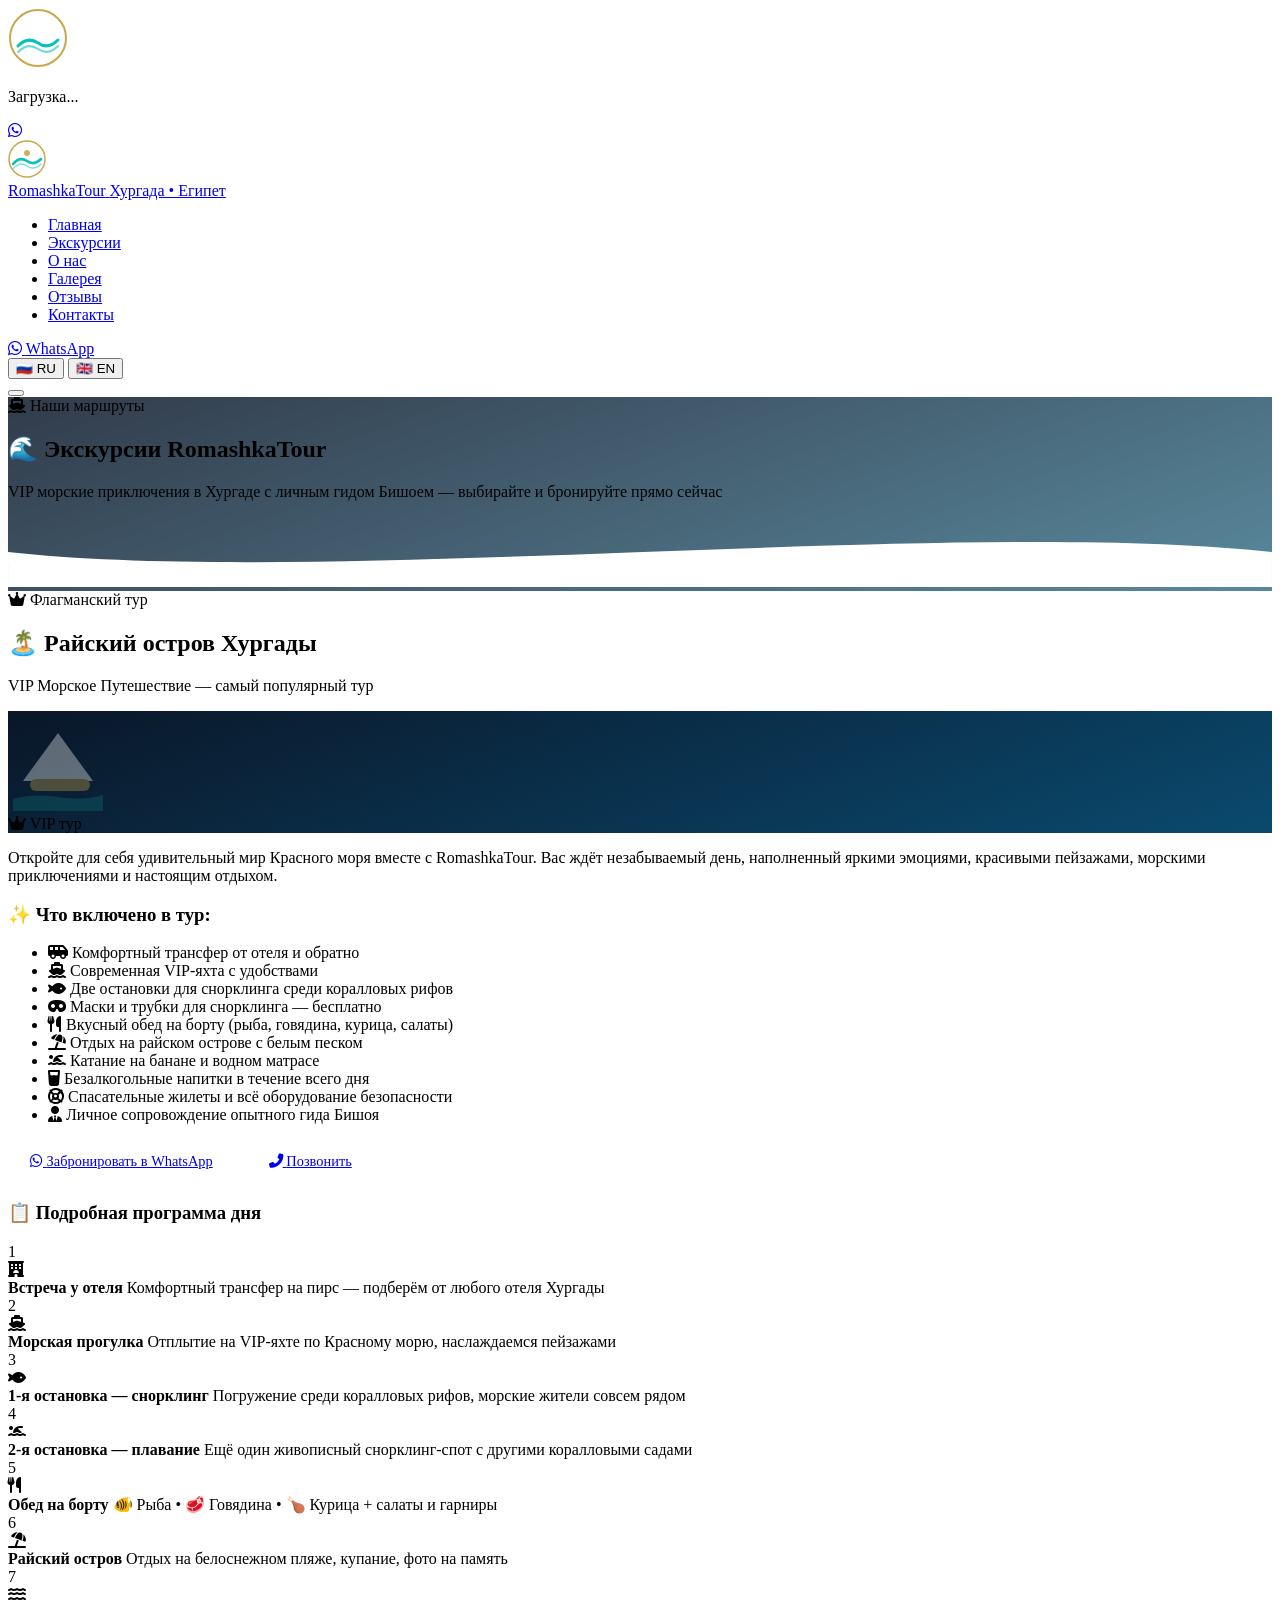
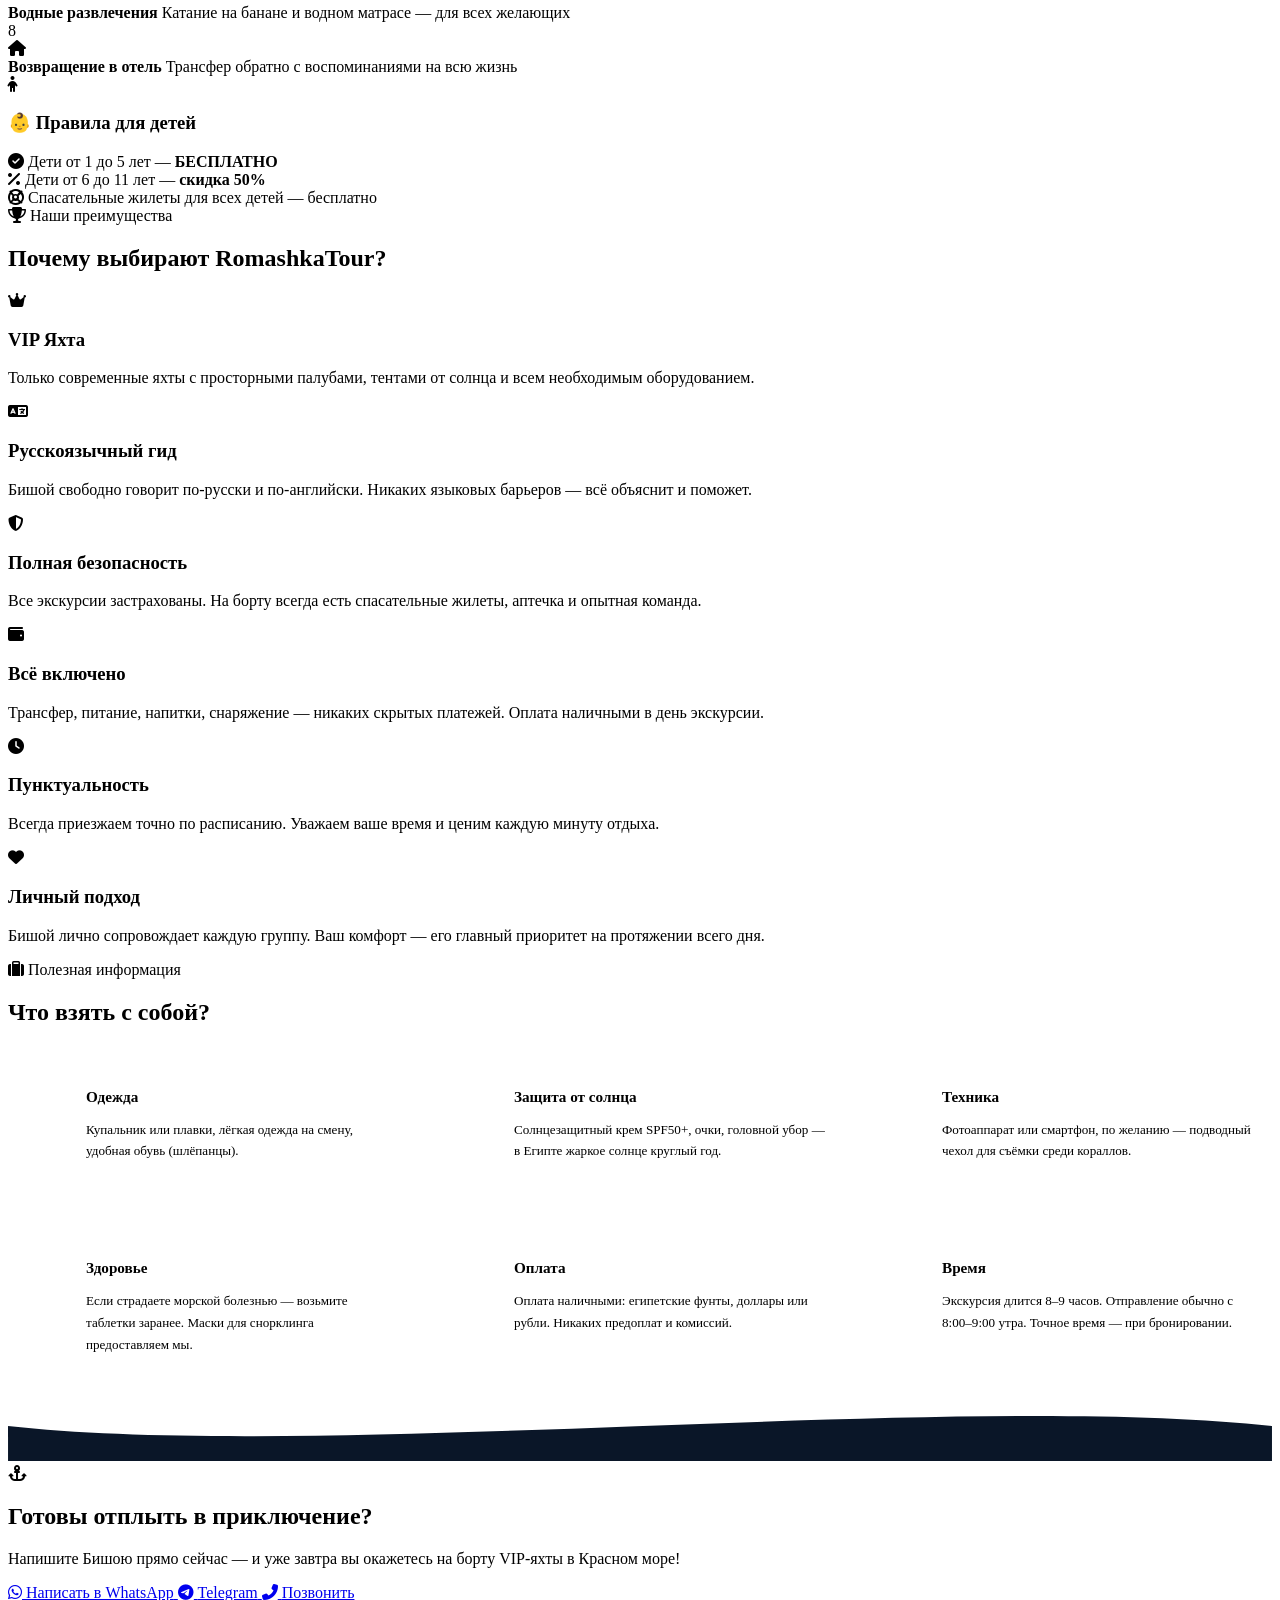
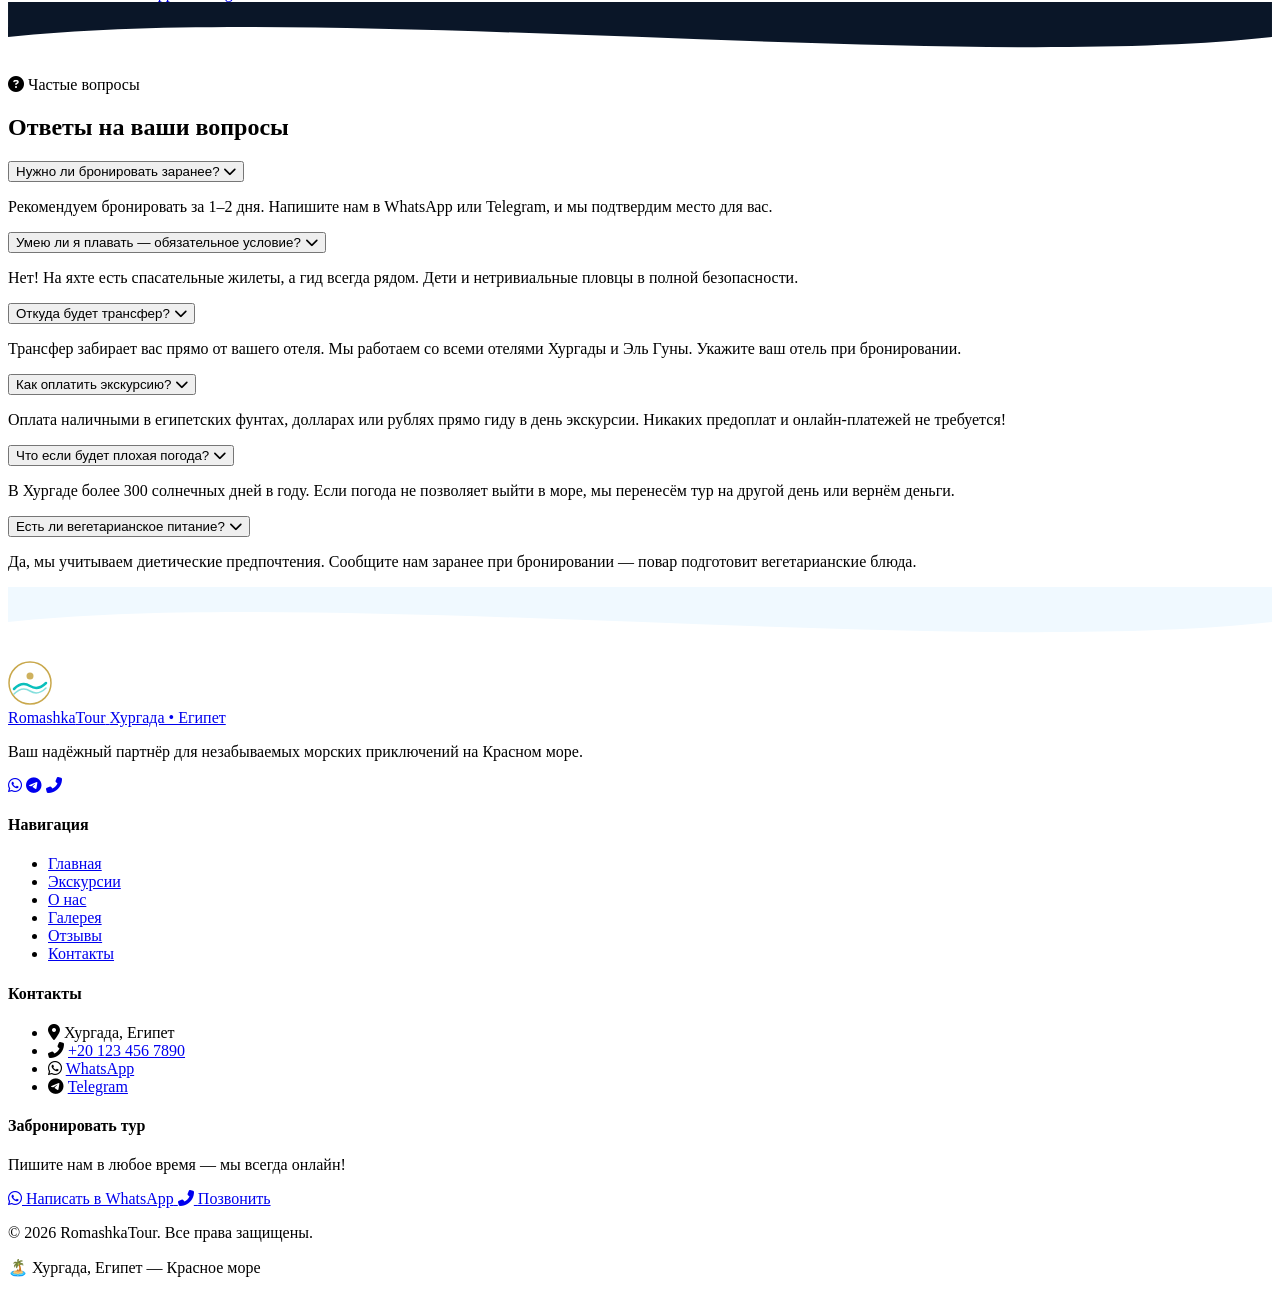
==== excursions.html @ 95c1b64e "Add files via upload" ====
<!DOCTYPE html>
<html lang="ru">
<head>
  <meta charset="UTF-8" />
  <meta name="viewport" content="width=device-width, initial-scale=1.0" />
  <meta name="description" content="VIP морские экскурсии RomashkaTour в Хургаде. Райский остров, снорклинг, яхты, закаты. Полная программа, детские условия. Бронирование через WhatsApp." />
  <meta name="keywords" content="экскурсии Хургада, VIP яхта Хургада, снорклинг Красное море, остров Хургада тур, морской тур Хургада" />
  <meta name="author" content="RomashkaTour" />
  <meta property="og:title" content="Экскурсии — RomashkaTour Хургада" />
  <meta property="og:description" content="VIP морское путешествие — Райский остров, коралловые рифы, обед на борту яхты. Личный гид Бишой." />
  <meta property="og:type" content="website" />
  <title>Экскурсии — RomashkaTour | VIP Морские Туры Хургада</title>
  <script>document.documentElement.classList.add('js');</script>
  <link rel="preconnect" href="https://fonts.googleapis.com" />
  <link rel="preconnect" href="https://fonts.gstatic.com" crossorigin />
  <link href="https://fonts.googleapis.com/css2?family=Playfair+Display:ital,wght@0,400;0,600;0,700;0,900;1,400&family=Inter:wght@300;400;500;600;700&display=swap" rel="stylesheet" />
  <link rel="stylesheet" href="https://cdnjs.cloudflare.com/ajax/libs/font-awesome/6.5.0/css/all.min.css" />
  <link rel="stylesheet" href="css/style.css" />
</head>
<body>

<!-- ========== PRELOADER ========== -->
<div class="preloader" id="preloader">
  <div class="preloader-inner">
    <div class="preloader-wave"></div>
    <div class="preloader-logo">
      <svg width="60" height="60" viewBox="0 0 60 60" fill="none">
        <circle cx="30" cy="30" r="28" stroke="#C9A84C" stroke-width="2"/>
        <path d="M10 38 Q20 28 30 35 Q40 42 50 32" stroke="#0ABFBC" stroke-width="3" fill="none" stroke-linecap="round"/>
        <path d="M10 44 Q20 34 30 41 Q40 48 50 38" stroke="#0ABFBC" stroke-width="2" fill="none" stroke-linecap="round" opacity="0.6"/>
      </svg>
    </div>
    <p class="preloader-text" data-ru="Загрузка..." data-en="Loading...">Загрузка...</p>
  </div>
</div>

<!-- ========== FLOATING WHATSAPP ========== -->
<a href="https://wa.me/201234567890" target="_blank" class="whatsapp-float" aria-label="WhatsApp">
  <i class="fab fa-whatsapp"></i>
  <span class="whatsapp-pulse"></span>
</a>

<!-- ========== HEADER / NAV ========== -->
<header class="header" id="header">
  <div class="header-inner container">
    <a href="index.html" class="logo">
      <div class="logo-icon">
        <svg width="38" height="38" viewBox="0 0 38 38" fill="none">
          <circle cx="19" cy="19" r="18" stroke="#C9A84C" stroke-width="1.5"/>
          <path d="M5 24 Q12 16 19 21 Q26 26 33 19" stroke="#0ABFBC" stroke-width="2.5" fill="none" stroke-linecap="round"/>
          <path d="M5 29 Q12 21 19 26 Q26 31 33 24" stroke="#0ABFBC" stroke-width="1.5" fill="none" stroke-linecap="round" opacity="0.5"/>
          <circle cx="19" cy="13" r="3" fill="#C9A84C" opacity="0.9"/>
        </svg>
      </div>
      <div class="logo-text">
        <span class="logo-name">Romashka<span>Tour</span></span>
        <span class="logo-sub" data-ru="Хургада • Египет" data-en="Hurghada • Egypt">Хургада • Египет</span>
      </div>
    </a>

    <nav class="nav" id="nav">
      <ul class="nav-list">
        <li><a href="index.html" class="nav-link" data-ru="Главная" data-en="Home">Главная</a></li>
        <li><a href="excursions.html" class="nav-link active" data-ru="Экскурсии" data-en="Excursions">Экскурсии</a></li>
        <li><a href="about.html" class="nav-link" data-ru="О нас" data-en="About">О нас</a></li>
        <li><a href="gallery.html" class="nav-link" data-ru="Галерея" data-en="Gallery">Галерея</a></li>
        <li><a href="reviews.html" class="nav-link" data-ru="Отзывы" data-en="Reviews">Отзывы</a></li>
        <li><a href="contacts.html" class="nav-link" data-ru="Контакты" data-en="Contacts">Контакты</a></li>
      </ul>
      <div class="nav-cta">
        <a href="https://wa.me/201234567890" target="_blank" class="btn-nav-wa">
          <i class="fab fa-whatsapp"></i>
          <span data-ru="WhatsApp" data-en="WhatsApp">WhatsApp</span>
        </a>
      </div>
    </nav>

    <div class="header-controls">
      <div class="lang-switcher" id="langSwitcher">
        <button class="lang-btn active" data-lang="ru">
          <span class="flag">🇷🇺</span> RU
        </button>
        <button class="lang-btn" data-lang="en">
          <span class="flag">🇬🇧</span> EN
        </button>
      </div>
      <button class="burger" id="burger" aria-label="Меню">
        <span></span><span></span><span></span>
      </button>
    </div>
  </div>
</header>

<!-- ========== PAGE HERO ========== -->
<section class="page-hero" style="background: linear-gradient(160deg, rgba(10,22,40,0.84) 0%, rgba(10,80,110,0.68) 100%), url('https://images.unsplash.com/photo-1507525428034-b723cf961d3e?w=1920&q=80') center/cover no-repeat;">
  <div class="page-hero-content" data-aos="fade-up">
    <div class="section-eyebrow" style="justify-content:center; margin-bottom:16px;">
      <i class="fas fa-ship"></i>
      <span data-ru="Наши маршруты" data-en="Our Routes">Наши маршруты</span>
    </div>
    <h1 data-ru="🌊 Экскурсии RomashkaTour" data-en="🌊 RomashkaTour Excursions">🌊 Экскурсии RomashkaTour</h1>
    <p data-ru="VIP морские приключения в Хургаде с личным гидом Бишоем — выбирайте и бронируйте прямо сейчас" data-en="VIP sea adventures in Hurghada with personal guide Bishoy — choose and book right now">VIP морские приключения в Хургаде с личным гидом Бишоем — выбирайте и бронируйте прямо сейчас</p>
  </div>
  <div class="page-hero-wave">
    <svg viewBox="0 0 1440 80" fill="none" xmlns="http://www.w3.org/2000/svg">
      <path d="M0,40 C360,80 1080,0 1440,40 L1440,80 L0,80 Z" fill="#ffffff"/>
    </svg>
  </div>
</section>

<!-- ========== ГЛАВНАЯ ЭКСКУРСИЯ — БОЛЬШАЯ КАРТОЧКА ========== -->
<section class="main-excursion section-pad" id="paradise-island">
  <div class="container">
    <div class="section-header" data-aos="fade-up">
      <div class="section-eyebrow">
        <i class="fas fa-crown"></i>
        <span data-ru="Флагманский тур" data-en="Flagship Tour">Флагманский тур</span>
      </div>
      <h2 class="section-title" data-ru="🏝️ Райский остров Хургады" data-en="🏝️ Paradise Island of Hurghada">🏝️ Райский остров Хургады</h2>
      <p class="section-subtitle" data-ru="VIP Морское Путешествие — самый популярный тур" data-en="VIP Sea Journey — the most popular tour">VIP Морское Путешествие — самый популярный тур</p>
    </div>

    <!-- Главная карточка тура -->
    <div class="exc-hero-card" data-aos="fade-up">
      <div class="exc-hero-img" style="background: linear-gradient(160deg, #0a1628, #0a4a6e);">
        <img src="images/vip-yacht.jpg" alt="VIP яхта RomashkaTour" style="width:100%;height:100%;object-fit:cover;position:absolute;inset:0;" onerror="this.style.display='none'">
        <div class="exc-hero-img-placeholder" style="position:relative;z-index:1;">
          <svg width="100" height="100" viewBox="0 0 100 100" fill="none" opacity="0.35">
            <path d="M15 70 L50 22 L85 70 Z" fill="white"/>
            <path d="M50 70 L55 32 L75 70 Z" fill="white" opacity="0.6"/>
            <rect x="22" y="68" width="60" height="12" rx="6" fill="#C9A84C"/>
            <path d="M5 88 Q25 82 50 86 Q75 90 95 84 L95 100 L5 100Z" fill="#0ABFBC" opacity="0.5"/>
          </svg>
        </div>
        <div class="exc-hero-badge">
          <i class="fas fa-crown"></i>
          <span data-ru="VIP тур" data-en="VIP Tour">VIP тур</span>
        </div>
      </div>

      <div class="exc-hero-content">
        <p class="exc-hero-desc" data-ru="Откройте для себя удивительный мир Красного моря вместе с RomashkaTour. Вас ждёт незабываемый день, наполненный яркими эмоциями, красивыми пейзажами, морскими приключениями и настоящим отдыхом." data-en="Discover the amazing world of the Red Sea with RomashkaTour. You are in for an unforgettable day filled with vivid emotions, beautiful scenery, sea adventures and real relaxation.">
          Откройте для себя удивительный мир Красного моря вместе с RomashkaTour. Вас ждёт незабываемый день, наполненный яркими эмоциями, красивыми пейзажами, морскими приключениями и настоящим отдыхом.
        </p>

        <h3 class="exc-includes-title" data-ru="✨ Что включено в тур:" data-en="✨ What is included:">✨ Что включено в тур:</h3>
        <ul class="exc-includes">
          <li><i class="fas fa-shuttle-van"></i> <span data-ru="Комфортный трансфер от отеля и обратно" data-en="Comfortable transfer from hotel and back">Комфортный трансфер от отеля и обратно</span></li>
          <li><i class="fas fa-ship"></i> <span data-ru="Современная VIP-яхта с удобствами" data-en="Modern VIP yacht with amenities">Современная VIP-яхта с удобствами</span></li>
          <li><i class="fas fa-fish"></i> <span data-ru="Две остановки для снорклинга среди коралловых рифов" data-en="Two snorkeling stops among coral reefs">Две остановки для снорклинга среди коралловых рифов</span></li>
          <li><i class="fas fa-mask"></i> <span data-ru="Маски и трубки для снорклинга — бесплатно" data-en="Masks and fins for snorkeling — free">Маски и трубки для снорклинга — бесплатно</span></li>
          <li><i class="fas fa-utensils"></i> <span data-ru="Вкусный обед на борту (рыба, говядина, курица, салаты)" data-en="Delicious lunch on board (fish, beef, chicken, salads)">Вкусный обед на борту (рыба, говядина, курица, салаты)</span></li>
          <li><i class="fas fa-umbrella-beach"></i> <span data-ru="Отдых на райском острове с белым песком" data-en="Rest on paradise island with white sand">Отдых на райском острове с белым песком</span></li>
          <li><i class="fas fa-swimmer"></i> <span data-ru="Катание на банане и водном матрасе" data-en="Banana boat and water mattress rides">Катание на банане и водном матрасе</span></li>
          <li><i class="fas fa-glass-water"></i> <span data-ru="Безалкогольные напитки в течение всего дня" data-en="Non-alcoholic drinks throughout the day">Безалкогольные напитки в течение всего дня</span></li>
          <li><i class="fas fa-life-ring"></i> <span data-ru="Спасательные жилеты и всё оборудование безопасности" data-en="Life jackets and all safety equipment">Спасательные жилеты и всё оборудование безопасности</span></li>
          <li><i class="fas fa-user-tie"></i> <span data-ru="Личное сопровождение опытного гида Бишоя" data-en="Personal escort of experienced guide Bishoy">Личное сопровождение опытного гида Бишоя</span></li>
        </ul>

        <div class="exc-cta-inline">
          <a href="https://wa.me/201234567890" target="_blank" class="btn-wa-big" style="font-size:0.9rem; padding:13px 22px;">
            <i class="fab fa-whatsapp"></i>
            <span data-ru="Забронировать в WhatsApp" data-en="Book on WhatsApp">Забронировать в WhatsApp</span>
          </a>
          <a href="tel:+201234567890" class="btn-call-big" style="font-size:0.9rem; padding:13px 22px;">
            <i class="fas fa-phone-alt"></i>
            <span data-ru="Позвонить" data-en="Call">Позвонить</span>
          </a>
        </div>
      </div>
    </div>

    <!-- ПРОГРАММА -->
    <div class="program-section" data-aos="fade-up">
      <h3 class="program-title" data-ru="📋 Подробная программа дня" data-en="📋 Detailed Day Programme">📋 Подробная программа дня</h3>
      <div class="program-timeline">
        <div class="prog-step">
          <div class="prog-num">1</div>
          <div class="prog-icon"><i class="fas fa-hotel"></i></div>
          <div class="prog-text">
            <strong data-ru="Встреча у отеля" data-en="Hotel Pickup">Встреча у отеля</strong>
            <span data-ru="Комфортный трансфер на пирс — подберём от любого отеля Хургады" data-en="Comfortable transfer to pier — we pick up from any Hurghada hotel">Комфортный трансфер на пирс — подберём от любого отеля Хургады</span>
          </div>
        </div>
        <div class="prog-step">
          <div class="prog-num">2</div>
          <div class="prog-icon"><i class="fas fa-ship"></i></div>
          <div class="prog-text">
            <strong data-ru="Морская прогулка" data-en="Sea Cruise">Морская прогулка</strong>
            <span data-ru="Отплытие на VIP-яхте по Красному морю, наслаждаемся пейзажами" data-en="Departure on VIP yacht across the Red Sea, enjoy the scenery">Отплытие на VIP-яхте по Красному морю, наслаждаемся пейзажами</span>
          </div>
        </div>
        <div class="prog-step">
          <div class="prog-num">3</div>
          <div class="prog-icon"><i class="fas fa-fish"></i></div>
          <div class="prog-text">
            <strong data-ru="1-я остановка — снорклинг" data-en="1st Stop — Snorkeling">1-я остановка — снорклинг</strong>
            <span data-ru="Погружение среди коралловых рифов, морские жители совсем рядом" data-en="Dive among coral reefs, sea creatures right beside you">Погружение среди коралловых рифов, морские жители совсем рядом</span>
          </div>
        </div>
        <div class="prog-step">
          <div class="prog-num">4</div>
          <div class="prog-icon"><i class="fas fa-swimmer"></i></div>
          <div class="prog-text">
            <strong data-ru="2-я остановка — плавание" data-en="2nd Stop — Swimming">2-я остановка — плавание</strong>
            <span data-ru="Ещё один живописный снорклинг-спот с другими коралловыми садами" data-en="Another scenic snorkeling spot with different coral gardens">Ещё один живописный снорклинг-спот с другими коралловыми садами</span>
          </div>
        </div>
        <div class="prog-step">
          <div class="prog-num">5</div>
          <div class="prog-icon"><i class="fas fa-utensils"></i></div>
          <div class="prog-text">
            <strong data-ru="Обед на борту" data-en="Lunch on Board">Обед на борту</strong>
            <span data-ru="🐠 Рыба • 🥩 Говядина • 🍗 Курица + салаты и гарниры" data-en="🐠 Fish • 🥩 Beef • 🍗 Chicken + salads and sides">🐠 Рыба • 🥩 Говядина • 🍗 Курица + салаты и гарниры</span>
          </div>
        </div>
        <div class="prog-step">
          <div class="prog-num">6</div>
          <div class="prog-icon"><i class="fas fa-umbrella-beach"></i></div>
          <div class="prog-text">
            <strong data-ru="Райский остров" data-en="Paradise Island">Райский остров</strong>
            <span data-ru="Отдых на белоснежном пляже, купание, фото на память" data-en="Relax on white-sand beach, swim, take memorable photos">Отдых на белоснежном пляже, купание, фото на память</span>
          </div>
        </div>
        <div class="prog-step">
          <div class="prog-num">7</div>
          <div class="prog-icon"><i class="fas fa-water"></i></div>
          <div class="prog-text">
            <strong data-ru="Водные развлечения" data-en="Water Activities">Водные развлечения</strong>
            <span data-ru="Катание на банане и водном матрасе — для всех желающих" data-en="Banana boat and water mattress — for all who wish">Катание на банане и водном матрасе — для всех желающих</span>
          </div>
        </div>
        <div class="prog-step">
          <div class="prog-num">8</div>
          <div class="prog-icon"><i class="fas fa-home"></i></div>
          <div class="prog-text">
            <strong data-ru="Возвращение в отель" data-en="Return to Hotel">Возвращение в отель</strong>
            <span data-ru="Трансфер обратно с воспоминаниями на всю жизнь" data-en="Transfer back with memories for a lifetime">Трансфер обратно с воспоминаниями на всю жизнь</span>
          </div>
        </div>
      </div>
    </div>

    <!-- ДЕТСКИЕ ПРАВИЛА -->
    <div class="children-card" data-aos="fade-up">
      <div class="children-icon"><i class="fas fa-child"></i></div>
      <h3 data-ru="👶 Правила для детей" data-en="👶 Children Policy">👶 Правила для детей</h3>
      <div class="children-rules">
        <div class="child-rule">
          <i class="fas fa-check-circle"></i>
          <span data-ru="Дети от 1 до 5 лет — <strong>БЕСПЛАТНО</strong>" data-en="Children 1–5 years — <strong>FREE</strong>">Дети от 1 до 5 лет — <strong>БЕСПЛАТНО</strong></span>
        </div>
        <div class="child-rule">
          <i class="fas fa-percentage"></i>
          <span data-ru="Дети от 6 до 11 лет — <strong>скидка 50%</strong>" data-en="Children 6–11 years — <strong>50% discount</strong>">Дети от 6 до 11 лет — <strong>скидка 50%</strong></span>
        </div>
        <div class="child-rule">
          <i class="fas fa-life-ring"></i>
          <span data-ru="Спасательные жилеты для всех детей — бесплатно" data-en="Life jackets for all children — free">Спасательные жилеты для всех детей — бесплатно</span>
        </div>
      </div>
    </div>
  </div>
</section>

<!-- ========== ПРЕИМУЩЕСТВА ========== -->
<section class="advantages section-pad">
  <div class="container">
    <div class="section-header" data-aos="fade-up">
      <div class="section-eyebrow">
        <i class="fas fa-trophy"></i>
        <span data-ru="Наши преимущества" data-en="Our Advantages">Наши преимущества</span>
      </div>
      <h2 class="section-title" data-ru="Почему выбирают RomashkaTour?" data-en="Why Choose RomashkaTour?">Почему выбирают RomashkaTour?</h2>
    </div>

    <div class="adv-grid">
      <div class="adv-card" data-aos="fade-up" data-aos-delay="0">
        <div class="adv-icon"><i class="fas fa-crown"></i></div>
        <h3 data-ru="VIP Яхта" data-en="VIP Yacht">VIP Яхта</h3>
        <p data-ru="Только современные яхты с просторными палубами, тентами от солнца и всем необходимым оборудованием." data-en="Only modern yachts with spacious decks, sun canopies and all necessary equipment.">Только современные яхты с просторными палубами, тентами от солнца и всем необходимым оборудованием.</p>
      </div>
      <div class="adv-card" data-aos="fade-up" data-aos-delay="100">
        <div class="adv-icon"><i class="fas fa-language"></i></div>
        <h3 data-ru="Русскоязычный гид" data-en="Russian-speaking Guide">Русскоязычный гид</h3>
        <p data-ru="Бишой свободно говорит по-русски и по-английски. Никаких языковых барьеров — всё объяснит и поможет." data-en="Bishoy speaks fluent Russian and English. No language barriers — he'll explain everything and help.">Бишой свободно говорит по-русски и по-английски. Никаких языковых барьеров — всё объяснит и поможет.</p>
      </div>
      <div class="adv-card" data-aos="fade-up" data-aos-delay="200">
        <div class="adv-icon"><i class="fas fa-shield-alt"></i></div>
        <h3 data-ru="Полная безопасность" data-en="Full Safety">Полная безопасность</h3>
        <p data-ru="Все экскурсии застрахованы. На борту всегда есть спасательные жилеты, аптечка и опытная команда." data-en="All excursions are insured. Life jackets, first aid kit and experienced crew always on board.">Все экскурсии застрахованы. На борту всегда есть спасательные жилеты, аптечка и опытная команда.</p>
      </div>
      <div class="adv-card" data-aos="fade-up" data-aos-delay="300">
        <div class="adv-icon"><i class="fas fa-wallet"></i></div>
        <h3 data-ru="Всё включено" data-en="All Inclusive">Всё включено</h3>
        <p data-ru="Трансфер, питание, напитки, снаряжение — никаких скрытых платежей. Оплата наличными в день экскурсии." data-en="Transfer, food, drinks, gear — no hidden charges. Cash payment on the day of the excursion.">Трансфер, питание, напитки, снаряжение — никаких скрытых платежей. Оплата наличными в день экскурсии.</p>
      </div>
      <div class="adv-card" data-aos="fade-up" data-aos-delay="400">
        <div class="adv-icon"><i class="fas fa-clock"></i></div>
        <h3 data-ru="Пунктуальность" data-en="Punctuality">Пунктуальность</h3>
        <p data-ru="Всегда приезжаем точно по расписанию. Уважаем ваше время и ценим каждую минуту отдыха." data-en="We always arrive exactly on time. We respect your time and value every minute of your vacation.">Всегда приезжаем точно по расписанию. Уважаем ваше время и ценим каждую минуту отдыха.</p>
      </div>
      <div class="adv-card" data-aos="fade-up" data-aos-delay="500">
        <div class="adv-icon"><i class="fas fa-heart"></i></div>
        <h3 data-ru="Личный подход" data-en="Personal Approach">Личный подход</h3>
        <p data-ru="Бишой лично сопровождает каждую группу. Ваш комфорт — его главный приоритет на протяжении всего дня." data-en="Bishoy personally accompanies every group. Your comfort is his top priority throughout the entire day.">Бишой лично сопровождает каждую группу. Ваш комфорт — его главный приоритет на протяжении всего дня.</p>
      </div>
    </div>
  </div>
</section>

<!-- ========== ЧТО ВЗЯТЬ С СОБОЙ ========== -->
<section class="section-pad" style="background:#fff;">
  <div class="container">
    <div class="section-header" data-aos="fade-up">
      <div class="section-eyebrow">
        <i class="fas fa-suitcase"></i>
        <span data-ru="Полезная информация" data-en="Useful Information">Полезная информация</span>
      </div>
      <h2 class="section-title" data-ru="Что взять с собой?" data-en="What to Bring?">Что взять с собой?</h2>
    </div>

    <div class="tips-grid" data-aos="fade-up">
      <div class="tip-card">
        <div class="tip-icon"><i class="fas fa-tshirt"></i></div>
        <div class="tip-body">
          <h4 data-ru="Одежда" data-en="Clothing">Одежда</h4>
          <p data-ru="Купальник или плавки, лёгкая одежда на смену, удобная обувь (шлёпанцы)." data-en="Swimsuit or trunks, light change of clothes, comfortable footwear (flip-flops).">Купальник или плавки, лёгкая одежда на смену, удобная обувь (шлёпанцы).</p>
        </div>
      </div>
      <div class="tip-card">
        <div class="tip-icon"><i class="fas fa-sun"></i></div>
        <div class="tip-body">
          <h4 data-ru="Защита от солнца" data-en="Sun Protection">Защита от солнца</h4>
          <p data-ru="Солнцезащитный крем SPF50+, очки, головной убор — в Египте жаркое солнце круглый год." data-en="Sunscreen SPF50+, sunglasses, hat — Egypt has hot sun all year round.">Солнцезащитный крем SPF50+, очки, головной убор — в Египте жаркое солнце круглый год.</p>
        </div>
      </div>
      <div class="tip-card">
        <div class="tip-icon"><i class="fas fa-camera"></i></div>
        <div class="tip-body">
          <h4 data-ru="Техника" data-en="Electronics">Техника</h4>
          <p data-ru="Фотоаппарат или смартфон, по желанию — подводный чехол для съёмки среди кораллов." data-en="Camera or smartphone, optionally — underwater case for shooting among corals.">Фотоаппарат или смартфон, по желанию — подводный чехол для съёмки среди кораллов.</p>
        </div>
      </div>
      <div class="tip-card">
        <div class="tip-icon"><i class="fas fa-band-aid"></i></div>
        <div class="tip-body">
          <h4 data-ru="Здоровье" data-en="Health">Здоровье</h4>
          <p data-ru="Если страдаете морской болезнью — возьмите таблетки заранее. Маски для снорклинга предоставляем мы." data-en="If you suffer from seasickness — take tablets in advance. We provide snorkeling masks.">Если страдаете морской болезнью — возьмите таблетки заранее. Маски для снорклинга предоставляем мы.</p>
        </div>
      </div>
      <div class="tip-card">
        <div class="tip-icon"><i class="fas fa-money-bill-wave"></i></div>
        <div class="tip-body">
          <h4 data-ru="Оплата" data-en="Payment">Оплата</h4>
          <p data-ru="Оплата наличными: египетские фунты, доллары или рубли. Никаких предоплат и комиссий." data-en="Cash payment: Egyptian pounds, dollars or rubles. No prepayment or commissions.">Оплата наличными: египетские фунты, доллары или рубли. Никаких предоплат и комиссий.</p>
        </div>
      </div>
      <div class="tip-card">
        <div class="tip-icon"><i class="fas fa-clock"></i></div>
        <div class="tip-body">
          <h4 data-ru="Время" data-en="Timing">Время</h4>
          <p data-ru="Экскурсия длится 8–9 часов. Отправление обычно с 8:00–9:00 утра. Точное время — при бронировании." data-en="The excursion lasts 8–9 hours. Departure usually at 8:00–9:00 AM. Exact time — when booking.">Экскурсия длится 8–9 часов. Отправление обычно с 8:00–9:00 утра. Точное время — при бронировании.</p>
        </div>
      </div>
    </div>
  </div>
</section>

<!-- ========== CTA BANNER ========== -->
<section class="cta-banner">
  <div class="cta-wave-top">
    <svg viewBox="0 0 1440 80" fill="none"><path d="M0,40 C360,80 1080,0 1440,40 L1440,80 L0,80 Z" fill="#0A1628"/></svg>
  </div>
  <div class="cta-content container" data-aos="fade-up">
    <div class="cta-icon"><i class="fas fa-anchor"></i></div>
    <h2 data-ru="Готовы отплыть в приключение?" data-en="Ready to Sail Into Adventure?">Готовы отплыть в приключение?</h2>
    <p data-ru="Напишите Бишою прямо сейчас — и уже завтра вы окажетесь на борту VIP-яхты в Красном море!" data-en="Write to Bishoy right now — and tomorrow you'll be on board a VIP yacht in the Red Sea!">Напишите Бишою прямо сейчас — и уже завтра вы окажетесь на борту VIP-яхты в Красном море!</p>
    <div class="cta-btns">
      <a href="https://wa.me/201234567890" target="_blank" class="btn-wa-big">
        <i class="fab fa-whatsapp"></i>
        <span data-ru="Написать в WhatsApp" data-en="WhatsApp Us">Написать в WhatsApp</span>
      </a>
      <a href="https://t.me/romashkatour" target="_blank" class="btn-tg-big">
        <i class="fab fa-telegram"></i>
        <span data-ru="Telegram" data-en="Telegram">Telegram</span>
      </a>
      <a href="tel:+201234567890" class="btn-call-big">
        <i class="fas fa-phone-alt"></i>
        <span data-ru="Позвонить" data-en="Call">Позвонить</span>
      </a>
    </div>
  </div>
  <div class="cta-wave-bottom">
    <svg viewBox="0 0 1440 80" fill="none"><path d="M0,40 C360,0 1080,80 1440,40 L1440,0 L0,0 Z" fill="#0A1628"/></svg>
  </div>
</section>

<!-- ========== FAQ ========== -->
<section class="faq section-pad">
  <div class="container">
    <div class="section-header" data-aos="fade-up">
      <div class="section-eyebrow">
        <i class="fas fa-question-circle"></i>
        <span data-ru="Частые вопросы" data-en="FAQ">Частые вопросы</span>
      </div>
      <h2 class="section-title" data-ru="Ответы на ваши вопросы" data-en="Answers to Your Questions">Ответы на ваши вопросы</h2>
    </div>

    <div class="faq-list" data-aos="fade-up">
      <div class="faq-item">
        <button class="faq-q">
          <span data-ru="Нужно ли бронировать заранее?" data-en="Do I need to book in advance?">Нужно ли бронировать заранее?</span>
          <i class="fas fa-chevron-down"></i>
        </button>
        <div class="faq-a">
          <p data-ru="Рекомендуем бронировать за 1–2 дня. Напишите нам в WhatsApp или Telegram, и мы подтвердим место для вас." data-en="We recommend booking 1–2 days in advance. Write to us on WhatsApp or Telegram and we'll confirm your spot.">Рекомендуем бронировать за 1–2 дня. Напишите нам в WhatsApp или Telegram, и мы подтвердим место для вас.</p>
        </div>
      </div>
      <div class="faq-item">
        <button class="faq-q">
          <span data-ru="Умею ли я плавать — обязательное условие?" data-en="Is swimming ability required?">Умею ли я плавать — обязательное условие?</span>
          <i class="fas fa-chevron-down"></i>
        </button>
        <div class="faq-a">
          <p data-ru="Нет! На яхте есть спасательные жилеты, а гид всегда рядом. Дети и нетривиальные пловцы в полной безопасности." data-en="No! The yacht has life jackets and the guide is always nearby. Children and non-swimmers are completely safe.">Нет! На яхте есть спасательные жилеты, а гид всегда рядом. Дети и нетривиальные пловцы в полной безопасности.</p>
        </div>
      </div>
      <div class="faq-item">
        <button class="faq-q">
          <span data-ru="Откуда будет трансфер?" data-en="Where does the transfer pick up?">Откуда будет трансфер?</span>
          <i class="fas fa-chevron-down"></i>
        </button>
        <div class="faq-a">
          <p data-ru="Трансфер забирает вас прямо от вашего отеля. Мы работаем со всеми отелями Хургады и Эль Гуны. Укажите ваш отель при бронировании." data-en="Transfer picks you up directly from your hotel. We work with all hotels in Hurghada and El Gouna. Specify your hotel when booking.">Трансфер забирает вас прямо от вашего отеля. Мы работаем со всеми отелями Хургады и Эль Гуны. Укажите ваш отель при бронировании.</p>
        </div>
      </div>
      <div class="faq-item">
        <button class="faq-q">
          <span data-ru="Как оплатить экскурсию?" data-en="How to pay for the excursion?">Как оплатить экскурсию?</span>
          <i class="fas fa-chevron-down"></i>
        </button>
        <div class="faq-a">
          <p data-ru="Оплата наличными в египетских фунтах, долларах или рублях прямо гиду в день экскурсии. Никаких предоплат и онлайн-платежей не требуется!" data-en="Payment in cash in Egyptian pounds, dollars or rubles directly to the guide on the day of excursion. No prepayment or online payments required!">Оплата наличными в египетских фунтах, долларах или рублях прямо гиду в день экскурсии. Никаких предоплат и онлайн-платежей не требуется!</p>
        </div>
      </div>
      <div class="faq-item">
        <button class="faq-q">
          <span data-ru="Что если будет плохая погода?" data-en="What if the weather is bad?">Что если будет плохая погода?</span>
          <i class="fas fa-chevron-down"></i>
        </button>
        <div class="faq-a">
          <p data-ru="В Хургаде более 300 солнечных дней в году. Если погода не позволяет выйти в море, мы перенесём тур на другой день или вернём деньги." data-en="Hurghada has more than 300 sunny days a year. If the weather doesn't allow going to sea, we'll reschedule or give a refund.">В Хургаде более 300 солнечных дней в году. Если погода не позволяет выйти в море, мы перенесём тур на другой день или вернём деньги.</p>
        </div>
      </div>
      <div class="faq-item">
        <button class="faq-q">
          <span data-ru="Есть ли вегетарианское питание?" data-en="Is vegetarian food available?">Есть ли вегетарианское питание?</span>
          <i class="fas fa-chevron-down"></i>
        </button>
        <div class="faq-a">
          <p data-ru="Да, мы учитываем диетические предпочтения. Сообщите нам заранее при бронировании — повар подготовит вегетарианские блюда." data-en="Yes, we accommodate dietary preferences. Let us know when booking — the cook will prepare vegetarian dishes.">Да, мы учитываем диетические предпочтения. Сообщите нам заранее при бронировании — повар подготовит вегетарианские блюда.</p>
        </div>
      </div>
    </div>
  </div>
</section>

<!-- ========== FOOTER ========== -->
<footer class="footer">
  <div class="footer-wave">
    <svg viewBox="0 0 1440 80" fill="none"><path d="M0,40 C360,0 1080,80 1440,40 L1440,0 L0,0 Z" fill="#F0F9FF"/></svg>
  </div>
  <div class="footer-main container">
    <div class="footer-brand">
      <a href="index.html" class="footer-logo">
        <svg width="44" height="44" viewBox="0 0 44 44" fill="none">
          <circle cx="22" cy="22" r="21" stroke="#C9A84C" stroke-width="1.5"/>
          <path d="M6 28 Q14 20 22 25 Q30 30 38 22" stroke="#0ABFBC" stroke-width="2.5" fill="none" stroke-linecap="round"/>
          <path d="M6 33 Q14 25 22 30 Q30 35 38 27" stroke="#0ABFBC" stroke-width="1.5" fill="none" stroke-linecap="round" opacity="0.5"/>
          <circle cx="22" cy="15" r="3.5" fill="#C9A84C" opacity="0.9"/>
        </svg>
        <div>
          <span class="footer-logo-name">Romashka<span>Tour</span></span>
          <span class="footer-logo-sub" data-ru="Хургада • Египет" data-en="Hurghada • Egypt">Хургада • Египет</span>
        </div>
      </a>
      <p class="footer-desc" data-ru="Ваш надёжный партнёр для незабываемых морских приключений на Красном море." data-en="Your reliable partner for unforgettable sea adventures on the Red Sea.">Ваш надёжный партнёр для незабываемых морских приключений на Красном море.</p>
      <div class="footer-socials">
        <a href="https://wa.me/201234567890" target="_blank" aria-label="WhatsApp"><i class="fab fa-whatsapp"></i></a>
        <a href="https://t.me/romashkatour" target="_blank" aria-label="Telegram"><i class="fab fa-telegram"></i></a>
        <a href="tel:+201234567890" aria-label="Phone"><i class="fas fa-phone-alt"></i></a>
      </div>
    </div>

    <div class="footer-nav-block">
      <h4 data-ru="Навигация" data-en="Navigation">Навигация</h4>
      <ul>
        <li><a href="index.html" data-ru="Главная" data-en="Home">Главная</a></li>
        <li><a href="excursions.html" data-ru="Экскурсии" data-en="Excursions">Экскурсии</a></li>
        <li><a href="about.html" data-ru="О нас" data-en="About">О нас</a></li>
        <li><a href="gallery.html" data-ru="Галерея" data-en="Gallery">Галерея</a></li>
        <li><a href="reviews.html" data-ru="Отзывы" data-en="Reviews">Отзывы</a></li>
        <li><a href="contacts.html" data-ru="Контакты" data-en="Contacts">Контакты</a></li>
      </ul>
    </div>

    <div class="footer-contact-block">
      <h4 data-ru="Контакты" data-en="Contacts">Контакты</h4>
      <ul class="footer-contacts">
        <li>
          <i class="fas fa-map-marker-alt"></i>
          <span data-ru="Хургада, Египет" data-en="Hurghada, Egypt">Хургада, Египет</span>
        </li>
        <li>
          <i class="fas fa-phone-alt"></i>
          <a href="tel:+201234567890">+20 123 456 7890</a>
        </li>
        <li>
          <i class="fab fa-whatsapp"></i>
          <a href="https://wa.me/201234567890" target="_blank">WhatsApp</a>
        </li>
        <li>
          <i class="fab fa-telegram"></i>
          <a href="https://t.me/romashkatour" target="_blank">Telegram</a>
        </li>
      </ul>
    </div>

    <div class="footer-cta-block">
      <h4 data-ru="Забронировать тур" data-en="Book a Tour">Забронировать тур</h4>
      <p data-ru="Пишите нам в любое время — мы всегда онлайн!" data-en="Write to us anytime — we're always online!">Пишите нам в любое время — мы всегда онлайн!</p>
      <a href="https://wa.me/201234567890" target="_blank" class="btn-footer-wa">
        <i class="fab fa-whatsapp"></i>
        <span data-ru="Написать в WhatsApp" data-en="WhatsApp Us">Написать в WhatsApp</span>
      </a>
      <a href="tel:+201234567890" class="btn-footer-call">
        <i class="fas fa-phone-alt"></i>
        <span data-ru="Позвонить" data-en="Call">Позвонить</span>
      </a>
    </div>
  </div>

  <div class="footer-bottom">
    <div class="container footer-bottom-inner">
      <p>© 2026 RomashkaTour. <span data-ru="Все права защищены." data-en="All rights reserved.">Все права защищены.</span></p>
      <p data-ru="🏝️ Хургада, Египет — Красное море" data-en="🏝️ Hurghada, Egypt — Red Sea">🏝️ Хургада, Египет — Красное море</p>
    </div>
  </div>
</footer>

<!-- INLINE STYLES для уникальных блоков страницы (не трогаем style.css) -->
<style>
  .exc-cta-inline {
    display: flex;
    flex-wrap: wrap;
    gap: 12px;
    margin-top: 8px;
  }

  /* Tips / что взять */
  .tips-grid {
    display: grid;
    grid-template-columns: repeat(3, 1fr);
    gap: 20px;
  }
  .tip-card {
    display: flex;
    gap: 16px;
    align-items: flex-start;
    background: var(--off-white);
    border: 1px solid var(--gray-2);
    border-radius: var(--radius-lg);
    padding: 22px 18px;
    transition: var(--transition);
  }
  .tip-card:hover {
    transform: translateY(-4px);
    box-shadow: var(--shadow-md);
    background: white;
  }
  .tip-icon {
    width: 44px;
    height: 44px;
    background: linear-gradient(135deg, var(--teal), var(--teal-dark));
    border-radius: var(--radius-md);
    display: flex;
    align-items: center;
    justify-content: center;
    font-size: 1.1rem;
    color: white;
    flex-shrink: 0;
  }
  .tip-body h4 {
    font-family: var(--font-display);
    font-size: 0.95rem;
    font-weight: 700;
    color: var(--dark);
    margin-bottom: 6px;
  }
  .tip-body p {
    font-size: 0.82rem;
    color: var(--text-light);
    line-height: 1.65;
  }

  @media (max-width: 1024px) {
    .tips-grid { grid-template-columns: repeat(2, 1fr); }
  }
  @media (max-width: 600px) {
    .tips-grid { grid-template-columns: 1fr; }
    .exc-cta-inline { flex-direction: column; }
    .exc-cta-inline a { width: 100%; justify-content: center; }
  }
</style>

<script src="js/script.js"></script>
</body>
</html>
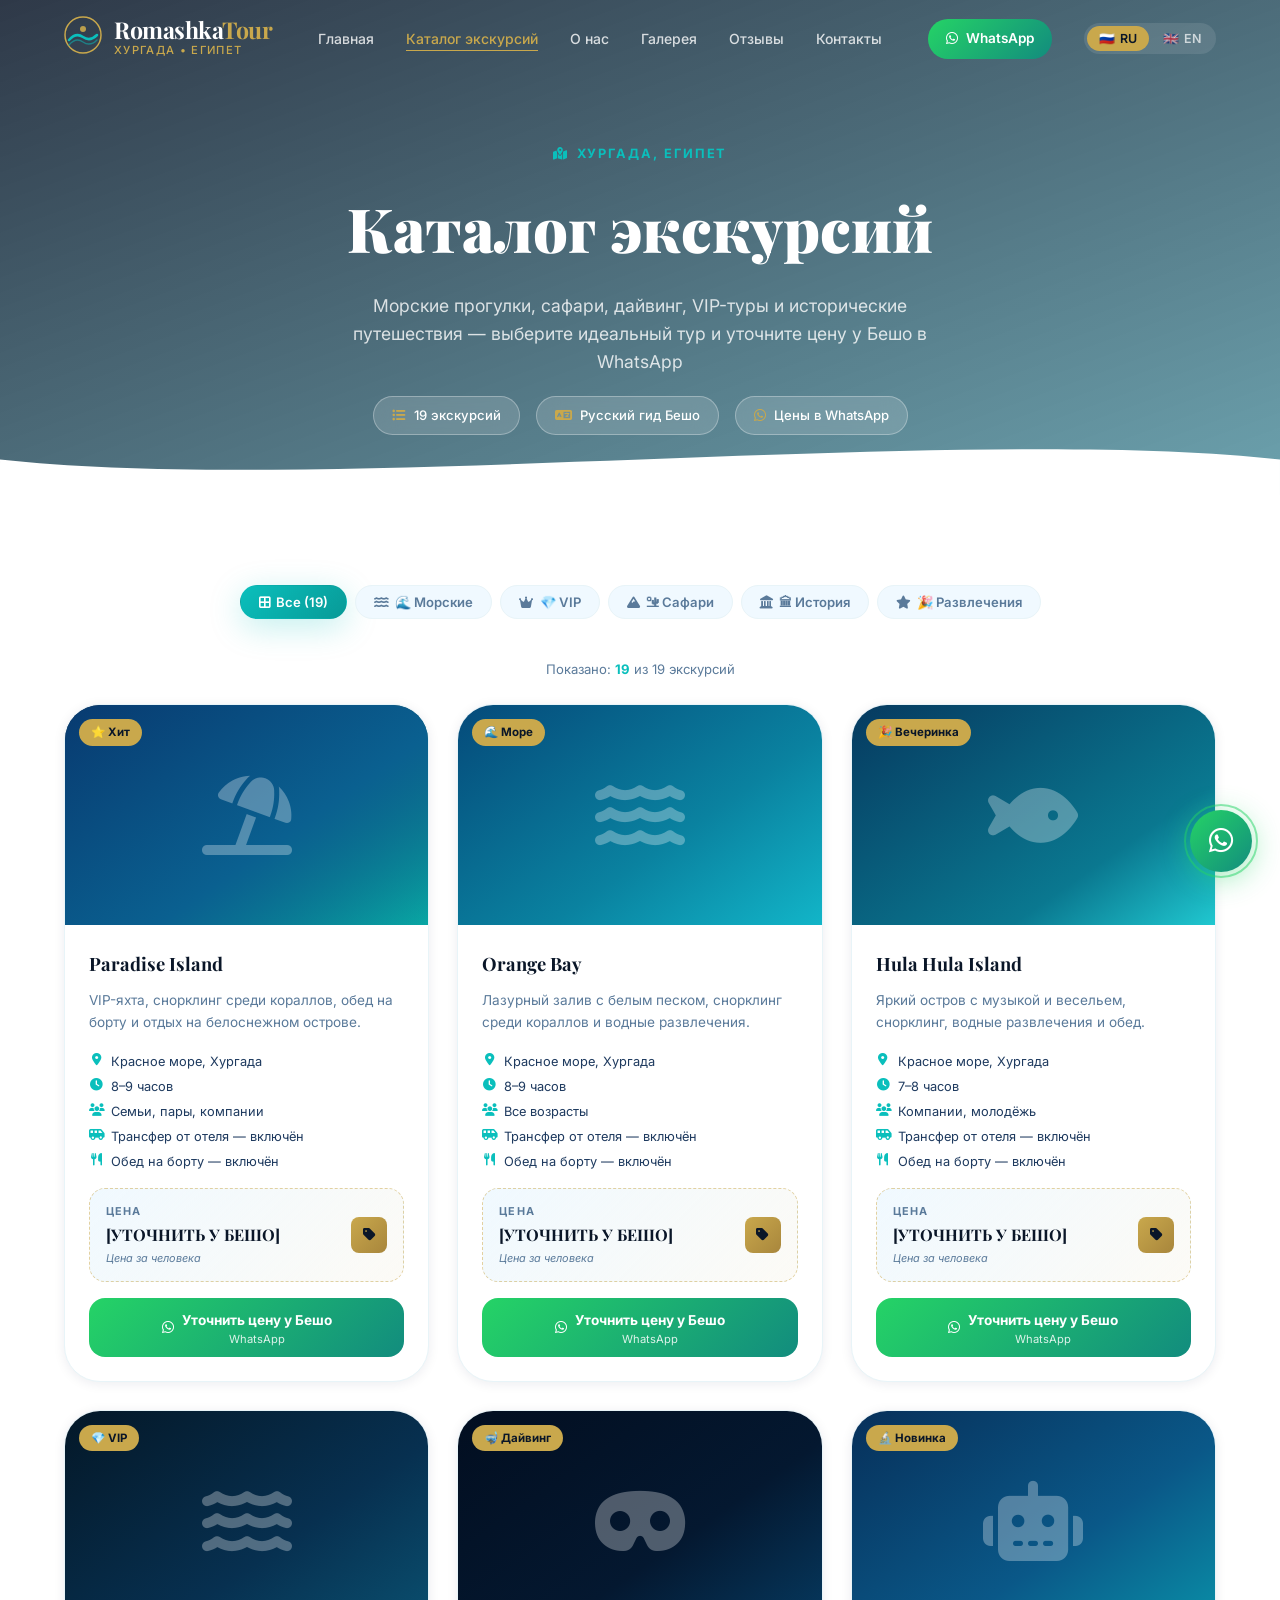
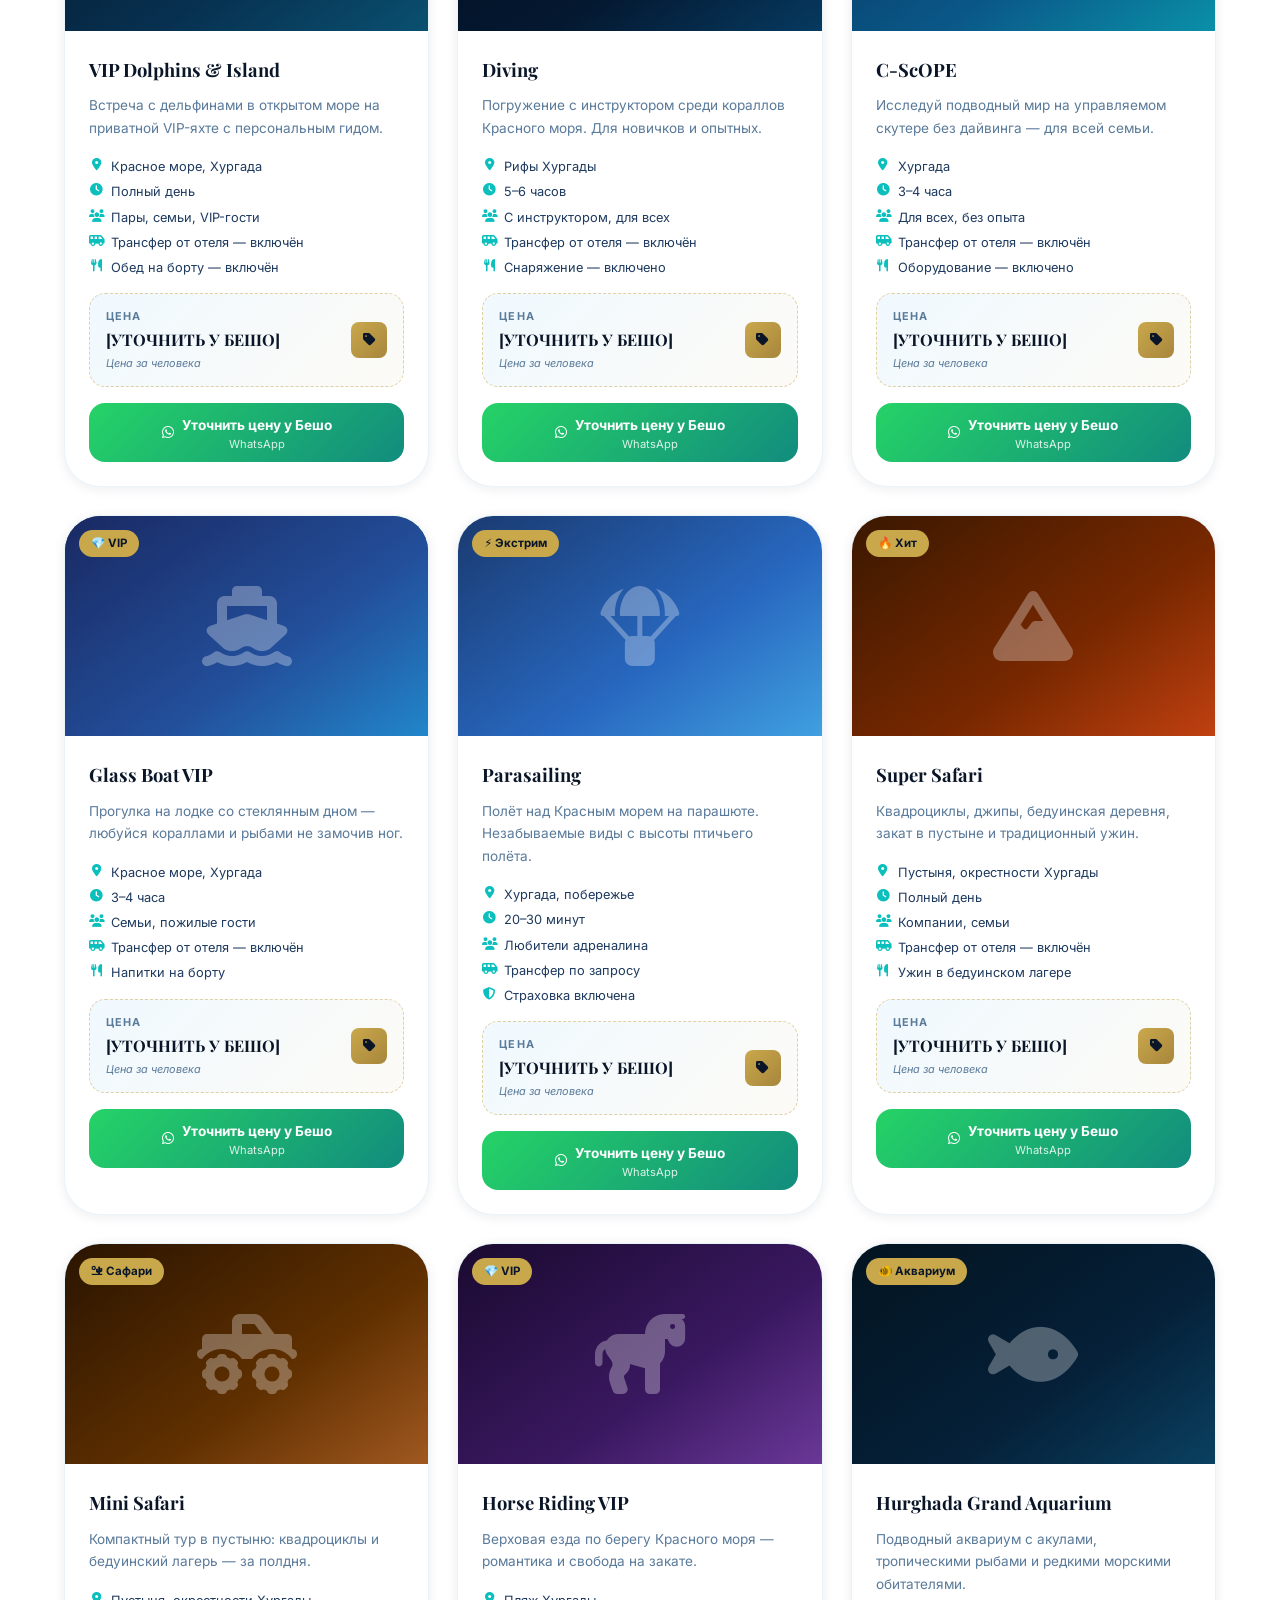
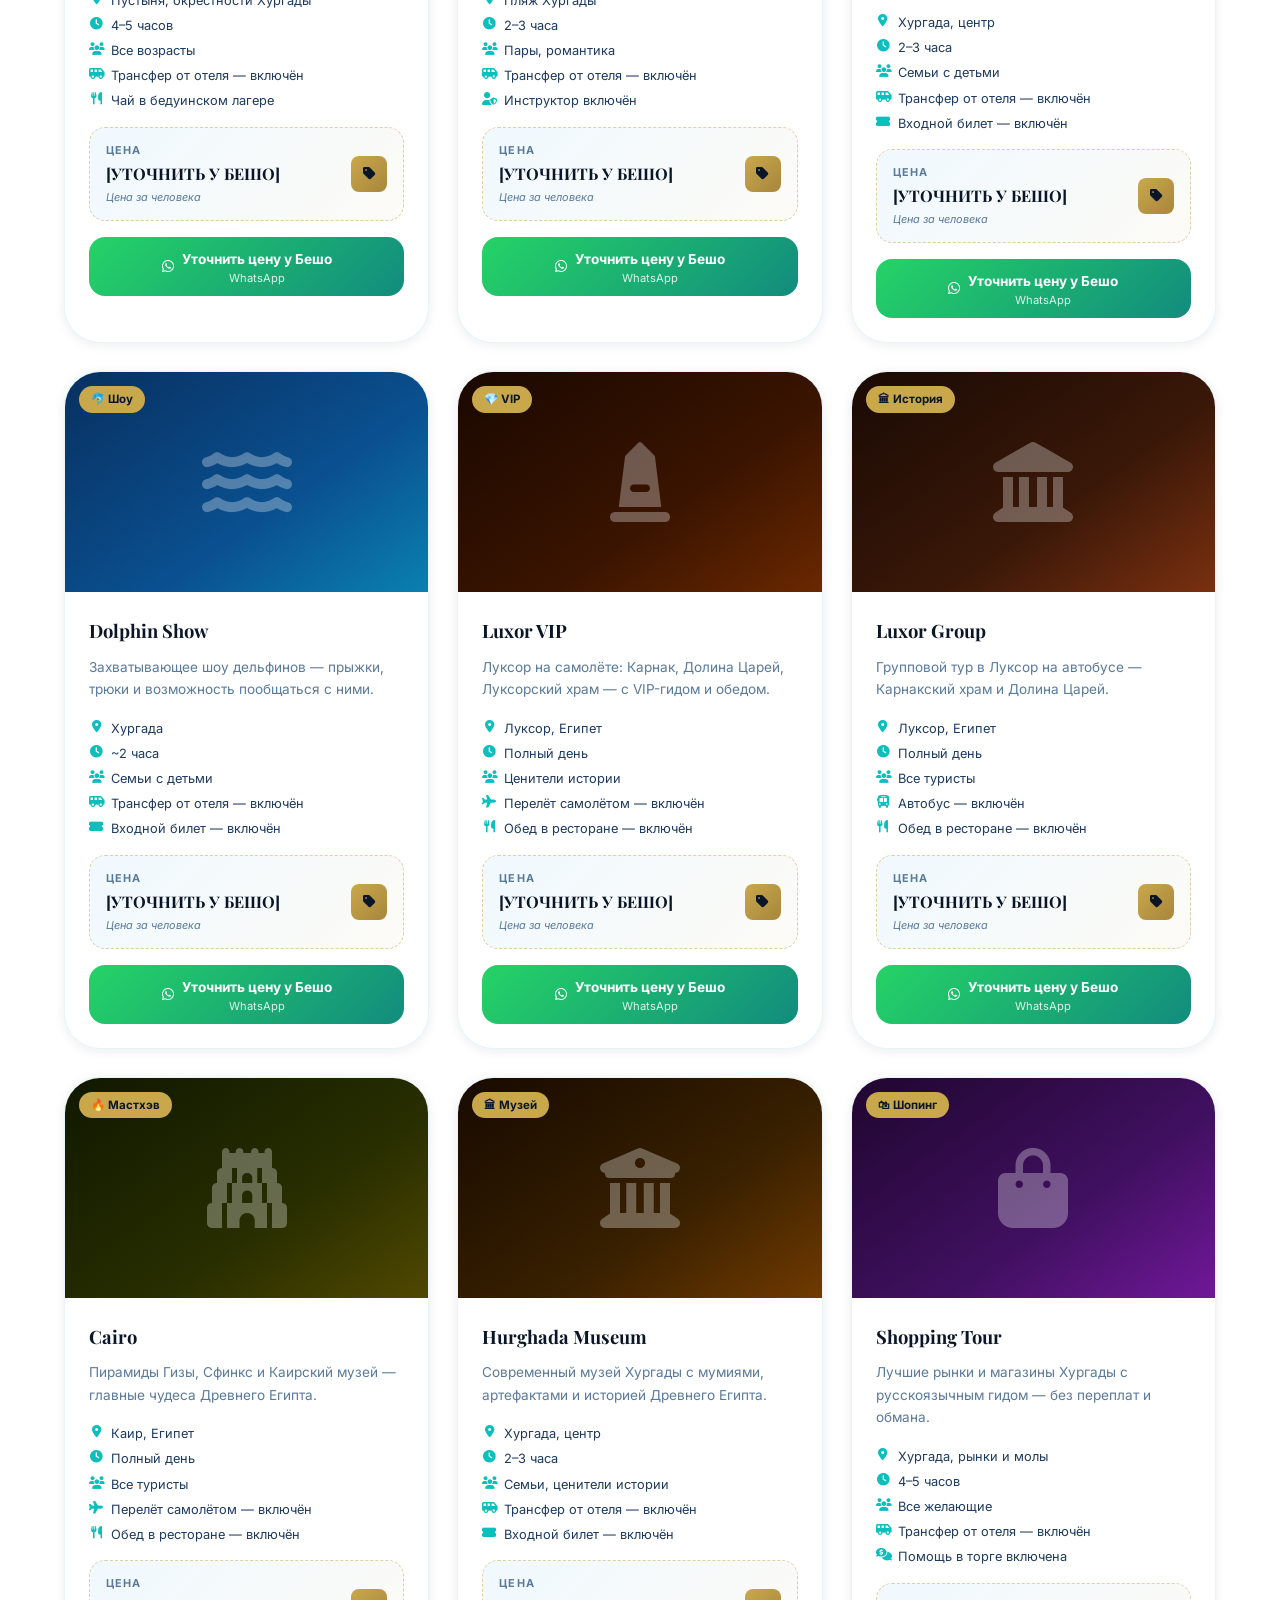
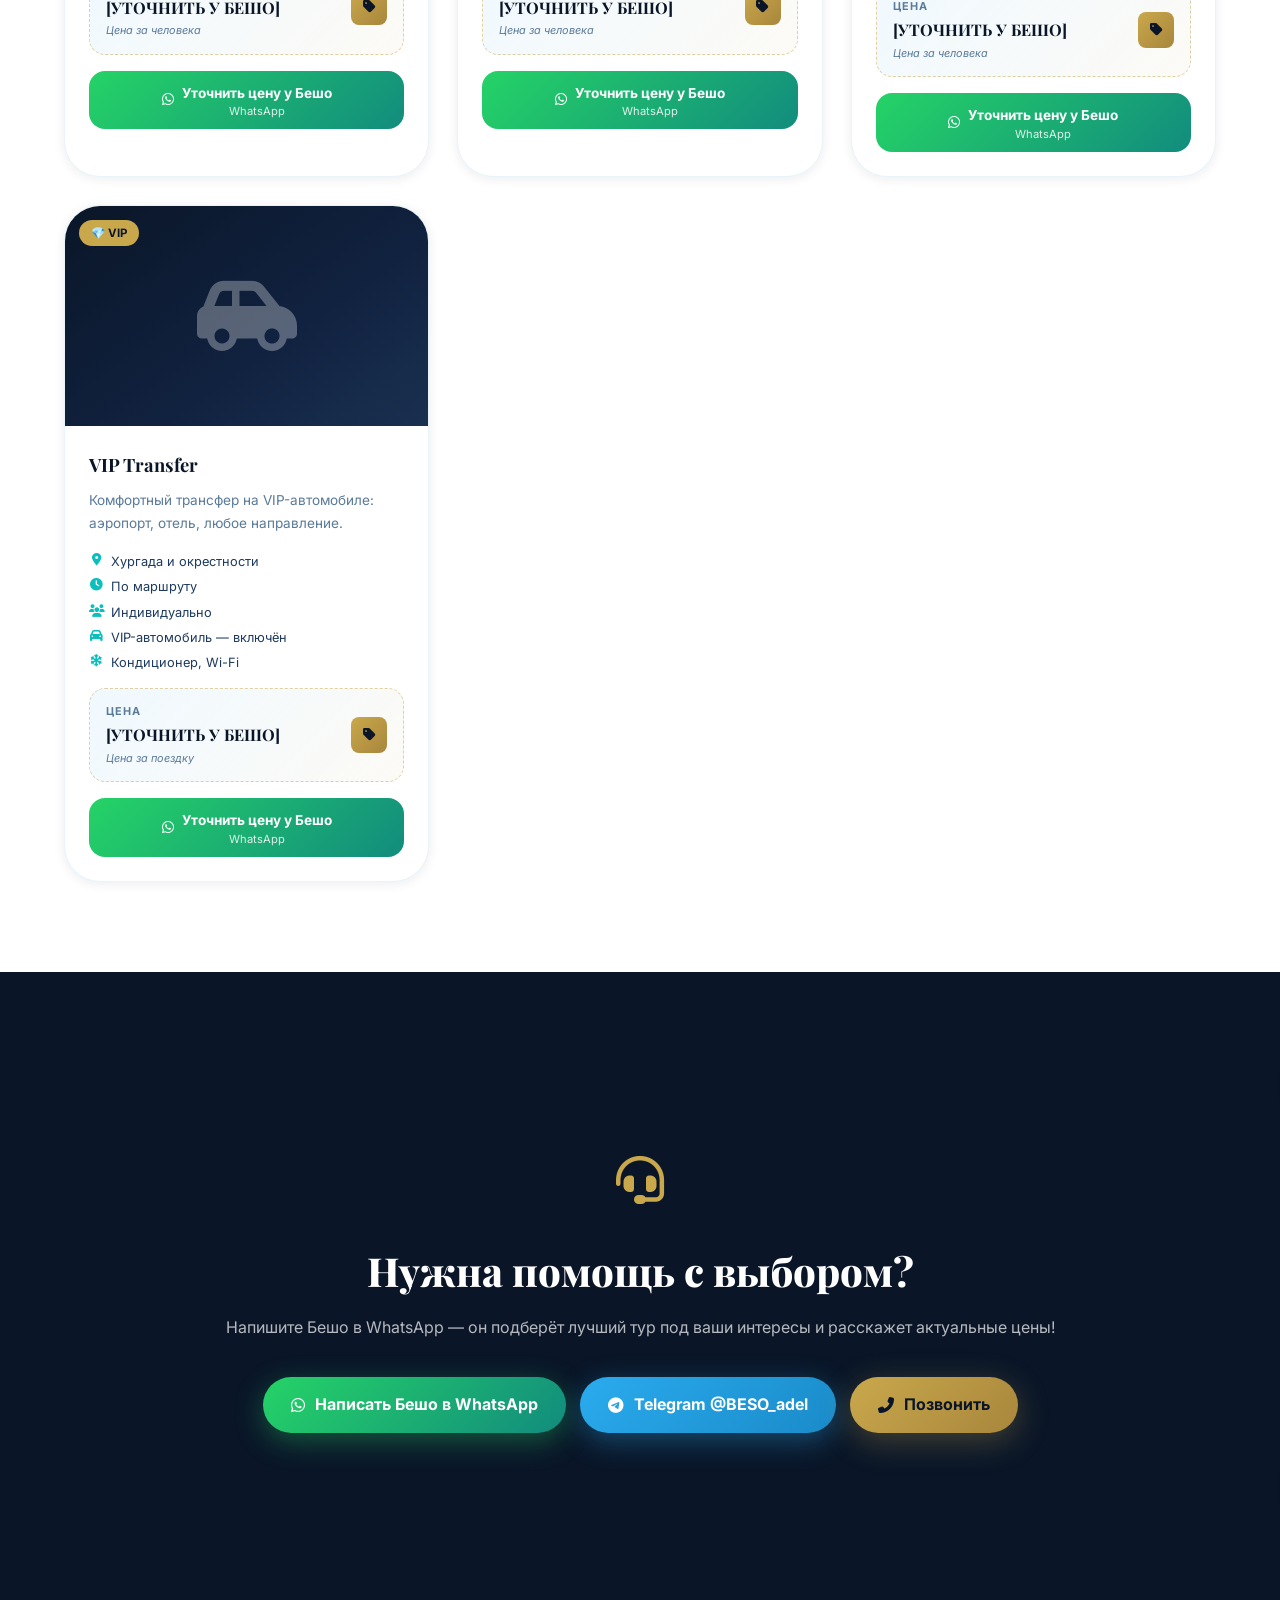
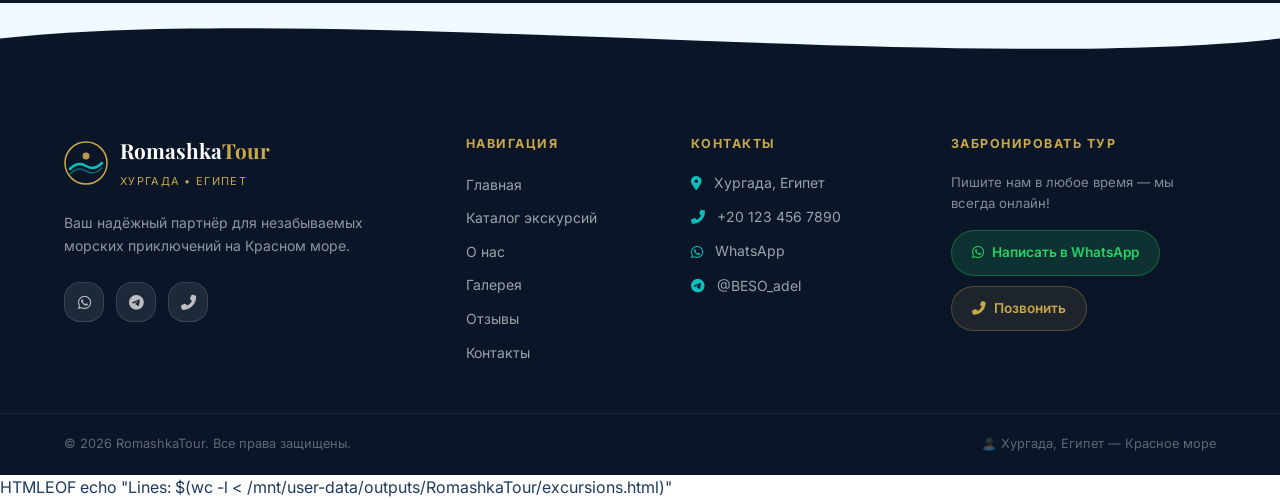
==== commit 84d18c08: "Update excursions.html" ====
--- a/excursions.html
+++ b/excursions.html
@@ -3,23 +3,199 @@
 <head>
   <meta charset="UTF-8" />
   <meta name="viewport" content="width=device-width, initial-scale=1.0" />
-  <meta name="description" content="VIP морские экскурсии RomashkaTour в Хургаде. Райский остров, снорклинг, яхты, закаты. Полная программа, детские условия. Бронирование через WhatsApp." />
-  <meta name="keywords" content="экскурсии Хургада, VIP яхта Хургада, снорклинг Красное море, остров Хургада тур, морской тур Хургада" />
+  <meta name="description" content="Каталог экскурсий RomashkaTour в Хургаде — морские прогулки, сафари, дайвинг, VIP-туры, Луксор, Каир. Цены у гида Бешо в WhatsApp." />
+  <meta name="keywords" content="экскурсии Хургада каталог, Orange Bay, Paradise Island, дайвинг Хургада, сафари Египет, Луксор, Каир тур" />
   <meta name="author" content="RomashkaTour" />
-  <meta property="og:title" content="Экскурсии — RomashkaTour Хургада" />
-  <meta property="og:description" content="VIP морское путешествие — Райский остров, коралловые рифы, обед на борту яхты. Личный гид Бишой." />
+  <meta property="og:title" content="Каталог экскурсий — RomashkaTour Хургада" />
+  <meta property="og:description" content="19 экскурсий в Хургаде. Все цены — лично у гида Бешо в WhatsApp." />
   <meta property="og:type" content="website" />
-  <title>Экскурсии — RomashkaTour | VIP Морские Туры Хургада</title>
+  <title>Каталог экскурсий — RomashkaTour | Хургада 2026</title>
   <script>document.documentElement.classList.add('js');</script>
   <link rel="preconnect" href="https://fonts.googleapis.com" />
   <link rel="preconnect" href="https://fonts.gstatic.com" crossorigin />
   <link href="https://fonts.googleapis.com/css2?family=Playfair+Display:ital,wght@0,400;0,600;0,700;0,900;1,400&family=Inter:wght@300;400;500;600;700&display=swap" rel="stylesheet" />
   <link rel="stylesheet" href="https://cdnjs.cloudflare.com/ajax/libs/font-awesome/6.5.0/css/all.min.css" />
   <link rel="stylesheet" href="css/style.css" />
+
+  <!-- Минимальные стили только для блоков, которых нет в style.css -->
+  <style>
+    /* Фильтр — нет аналога в style.css */
+    .cat-filter {
+      display: flex;
+      flex-wrap: wrap;
+      gap: 8px;
+      justify-content: center;
+      margin-bottom: 40px;
+    }
+    .cat-filter-btn {
+      display: inline-flex;
+      align-items: center;
+      gap: 6px;
+      padding: 8px 18px;
+      border-radius: var(--radius-full);
+      font-family: var(--font-body);
+      font-size: 0.82rem;
+      font-weight: 600;
+      color: var(--text-light);
+      background: var(--off-white);
+      border: 1.5px solid var(--gray-2);
+      cursor: pointer;
+      transition: var(--transition);
+      white-space: nowrap;
+    }
+    .cat-filter-btn:hover { color: var(--teal); border-color: var(--teal); background: var(--teal-light); }
+    .cat-filter-btn.active {
+      background: linear-gradient(135deg, var(--teal), var(--teal-dark));
+      color: white;
+      border-color: transparent;
+      box-shadow: var(--shadow-teal);
+    }
+
+    /* Скрытая карточка при фильтрации */
+    .exc-card.is-hidden { display: none; }
+
+    /* Блок основной информации — расширение .exc-card-meta */
+    .exc-info-table {
+      display: flex;
+      flex-direction: column;
+      gap: 6px;
+      margin-bottom: 16px;
+    }
+    .exc-info-row {
+      display: flex;
+      align-items: flex-start;
+      gap: 8px;
+      font-size: 0.8rem;
+      color: var(--text-light);
+      line-height: 1.5;
+    }
+    .exc-info-row i {
+      color: var(--teal);
+      font-size: 0.78rem;
+      margin-top: 2px;
+      flex-shrink: 0;
+      width: 14px;
+      text-align: center;
+    }
+    .exc-info-row span { color: var(--text); }
+    .exc-info-row strong { color: var(--dark); font-weight: 600; }
+
+    /* Блок цены — красивая рамка */
+    .exc-price-block {
+      background: linear-gradient(135deg, var(--off-white), rgba(201,168,76,0.05));
+      border: 1.5px dashed rgba(201,168,76,0.5);
+      border-radius: var(--radius-md);
+      padding: 14px 16px;
+      margin-bottom: 16px;
+      display: flex;
+      align-items: center;
+      justify-content: space-between;
+      gap: 12px;
+    }
+    .exc-price-left { display: flex; flex-direction: column; gap: 2px; }
+    .exc-price-label {
+      font-size: 0.68rem;
+      font-weight: 700;
+      color: var(--text-light);
+      text-transform: uppercase;
+      letter-spacing: 0.1em;
+    }
+    .exc-price-value {
+      font-family: var(--font-display);
+      font-size: 1rem;
+      font-weight: 700;
+      color: var(--dark);
+    }
+    .exc-price-note {
+      font-size: 0.68rem;
+      color: var(--text-light);
+      font-style: italic;
+    }
+    .exc-price-icon {
+      width: 36px;
+      height: 36px;
+      background: linear-gradient(135deg, var(--gold), var(--gold-dark));
+      border-radius: var(--radius-sm);
+      display: flex;
+      align-items: center;
+      justify-content: center;
+      color: var(--dark);
+      font-size: 0.9rem;
+      flex-shrink: 0;
+    }
+
+    /* Кнопка WhatsApp для карточки */
+    .exc-card-btn-wa {
+      display: flex;
+      align-items: center;
+      gap: 8px;
+      width: 100%;
+      justify-content: center;
+      background: linear-gradient(135deg, #25d366, #128c7e);
+      color: white;
+      padding: 12px;
+      border-radius: var(--radius-md);
+      font-size: 0.85rem;
+      font-weight: 700;
+      transition: var(--transition);
+      text-decoration: none;
+    }
+    .exc-card-btn-wa:hover {
+      transform: translateY(-2px);
+      box-shadow: 0 8px 24px rgba(37,211,102,0.4);
+    }
+    .exc-card-btn-wa .wa-sub {
+      font-size: 0.7rem;
+      font-weight: 400;
+      opacity: 0.85;
+      display: block;
+      text-align: center;
+      line-height: 1;
+    }
+    .exc-card-btn-wa-inner {
+      display: flex;
+      flex-direction: column;
+      align-items: center;
+      gap: 2px;
+    }
+
+    /* Цветовые фоны для фото карточек — уникальные для каждой экскурсии */
+    .bg-sea-teal    { background: linear-gradient(145deg, #054a7a 0%, #0a82a0 60%, #12b5c8 100%); }
+    .bg-sea-blue    { background: linear-gradient(145deg, #083a70 0%, #0a6090 60%, rgba(10,191,188,.35) 100%); }
+    .bg-sea-cyan    { background: linear-gradient(145deg, #063a60 0%, #0a7890 70%, #20c8d0 100%); }
+    .bg-sea-deep    { background: linear-gradient(145deg, #041828 0%, #073050 60%, #0a5070 100%); }
+    .bg-sea-night   { background: linear-gradient(145deg, #020e20 0%, #041830 60%, #063a60 100%); }
+    .bg-sea-glass   { background: linear-gradient(145deg, #07305a 0%, #0a5888 60%, #0a90a8 100%); }
+    .bg-sky-blue    { background: linear-gradient(145deg, #1a3a70 0%, #2868c0 60%, #40a0e0 100%); }
+    .bg-desert-red  { background: linear-gradient(145deg, #3a1800 0%, #782800 60%, #c04010 100%); }
+    .bg-desert-warm { background: linear-gradient(145deg, #2a1400 0%, #603000 60%, #a05820 100%); }
+    .bg-purple      { background: linear-gradient(145deg, #1a0a30 0%, #3a1860 60%, #6a3898 100%); }
+    .bg-aqua-dark   { background: linear-gradient(145deg, #031420 0%, #052038 60%, #0a4060 100%); }
+    .bg-ocean-mid   { background: linear-gradient(145deg, #083060 0%, #0a5090 60%, #0a80b0 100%); }
+    .bg-amber       { background: linear-gradient(145deg, #1a0800 0%, #3a1400 60%, #6a2800 100%); }
+    .bg-amber-warm  { background: linear-gradient(145deg, #1a0a04 0%, #3a1808 60%, #7a3010 100%); }
+    .bg-sand        { background: linear-gradient(145deg, #101800 0%, #282e00 60%, #504800 100%); }
+    .bg-earth       { background: linear-gradient(145deg, #180a00 0%, #382000 60%, #703a00 100%); }
+    .bg-violet      { background: linear-gradient(145deg, #200630 0%, #401060 60%, #701898 100%); }
+    .bg-slate       { background: linear-gradient(145deg, #0a1628 0%, #112240 60%, #1a3050 100%); }
+
+    /* Количество найденных */
+    .cat-count {
+      font-size: 0.82rem;
+      color: var(--text-light);
+      text-align: center;
+      margin-bottom: 24px;
+    }
+    .cat-count strong { color: var(--teal); font-weight: 700; }
+
+    @media (max-width: 480px) {
+      .exc-price-block { flex-direction: column; align-items: flex-start; gap: 8px; }
+    }
+  </style>
 </head>
 <body>
 
-<!-- ========== PRELOADER ========== -->
+<!-- PRELOADER -->
 <div class="preloader" id="preloader">
   <div class="preloader-inner">
     <div class="preloader-wave"></div>
@@ -34,13 +210,13 @@
   </div>
 </div>
 
-<!-- ========== FLOATING WHATSAPP ========== -->
+<!-- FLOATING WHATSAPP -->
 <a href="https://wa.me/201234567890" target="_blank" class="whatsapp-float" aria-label="WhatsApp">
   <i class="fab fa-whatsapp"></i>
   <span class="whatsapp-pulse"></span>
 </a>
 
-<!-- ========== HEADER / NAV ========== -->
+<!-- HEADER -->
 <header class="header" id="header">
   <div class="header-inner container">
     <a href="index.html" class="logo">
@@ -60,12 +236,12 @@
 
     <nav class="nav" id="nav">
       <ul class="nav-list">
-        <li><a href="index.html" class="nav-link" data-ru="Главная" data-en="Home">Главная</a></li>
-        <li><a href="excursions.html" class="nav-link active" data-ru="Экскурсии" data-en="Excursions">Экскурсии</a></li>
-        <li><a href="about.html" class="nav-link" data-ru="О нас" data-en="About">О нас</a></li>
-        <li><a href="gallery.html" class="nav-link" data-ru="Галерея" data-en="Gallery">Галерея</a></li>
-        <li><a href="reviews.html" class="nav-link" data-ru="Отзывы" data-en="Reviews">Отзывы</a></li>
-        <li><a href="contacts.html" class="nav-link" data-ru="Контакты" data-en="Contacts">Контакты</a></li>
+        <li><a href="index.html"       class="nav-link"        data-ru="Главная"            data-en="Home">Главная</a></li>
+        <li><a href="excursions.html"  class="nav-link active" data-ru="Каталог экскурсий"  data-en="Excursions">Каталог экскурсий</a></li>
+        <li><a href="about.html"       class="nav-link"        data-ru="О нас"              data-en="About">О нас</a></li>
+        <li><a href="gallery.html"     class="nav-link"        data-ru="Галерея"            data-en="Gallery">Галерея</a></li>
+        <li><a href="reviews.html"     class="nav-link"        data-ru="Отзывы"             data-en="Reviews">Отзывы</a></li>
+        <li><a href="contacts.html"    class="nav-link"        data-ru="Контакты"           data-en="Contacts">Контакты</a></li>
       </ul>
       <div class="nav-cta">
         <a href="https://wa.me/201234567890" target="_blank" class="btn-nav-wa">
@@ -77,12 +253,8 @@
 
     <div class="header-controls">
       <div class="lang-switcher" id="langSwitcher">
-        <button class="lang-btn active" data-lang="ru">
-          <span class="flag">🇷🇺</span> RU
-        </button>
-        <button class="lang-btn" data-lang="en">
-          <span class="flag">🇬🇧</span> EN
-        </button>
+        <button class="lang-btn active" data-lang="ru"><span class="flag">🇷🇺</span> RU</button>
+        <button class="lang-btn"        data-lang="en"><span class="flag">🇬🇧</span> EN</button>
       </div>
       <button class="burger" id="burger" aria-label="Меню">
         <span></span><span></span><span></span>
@@ -91,299 +263,816 @@
   </div>
 </header>
 
-<!-- ========== PAGE HERO ========== -->
-<section class="page-hero" style="background: linear-gradient(160deg, rgba(10,22,40,0.84) 0%, rgba(10,80,110,0.68) 100%), url('https://images.unsplash.com/photo-1507525428034-b723cf961d3e?w=1920&q=80') center/cover no-repeat;">
+<!-- PAGE HERO (существующий класс .page-hero из style.css) -->
+<section class="page-hero">
   <div class="page-hero-content" data-aos="fade-up">
-    <div class="section-eyebrow" style="justify-content:center; margin-bottom:16px;">
-      <i class="fas fa-ship"></i>
-      <span data-ru="Наши маршруты" data-en="Our Routes">Наши маршруты</span>
+    <div class="section-eyebrow" style="justify-content:center; margin-bottom:14px;">
+      <i class="fas fa-map-marked-alt"></i>
+      <span data-ru="Хургада, Египет" data-en="Hurghada, Egypt">Хургада, Египет</span>
     </div>
-    <h1 data-ru="🌊 Экскурсии RomashkaTour" data-en="🌊 RomashkaTour Excursions">🌊 Экскурсии RomashkaTour</h1>
-    <p data-ru="VIP морские приключения в Хургаде с личным гидом Бишоем — выбирайте и бронируйте прямо сейчас" data-en="VIP sea adventures in Hurghada with personal guide Bishoy — choose and book right now">VIP морские приключения в Хургаде с личным гидом Бишоем — выбирайте и бронируйте прямо сейчас</p>
+    <h1 data-ru="Каталог экскурсий" data-en="Excursion Catalogue">Каталог экскурсий</h1>
+    <p data-ru="Морские прогулки, сафари, дайвинг, VIP-туры и исторические путешествия — выберите идеальный тур и уточните цену у Бешо в WhatsApp" data-en="Sea trips, safari, diving, VIP tours and historical journeys — choose your perfect tour and ask Besho for the price on WhatsApp">
+      Морские прогулки, сафари, дайвинг, VIP-туры и исторические путешествия — выберите идеальный тур и уточните цену у Бешо в WhatsApp
+    </p>
+    <!-- Trust badges из hero-trust -->
+    <div class="hero-trust" style="margin-top:20px; justify-content:center;">
+      <div class="trust-item"><i class="fas fa-list-ul"></i><span data-ru="19 экскурсий" data-en="19 excursions">19 экскурсий</span></div>
+      <div class="trust-item"><i class="fas fa-language"></i><span data-ru="Русский гид Бешо" data-en="Russian guide Besho">Русский гид Бешо</span></div>
+      <div class="trust-item"><i class="fab fa-whatsapp"></i><span data-ru="Цены в WhatsApp" data-en="Prices on WhatsApp">Цены в WhatsApp</span></div>
+    </div>
   </div>
   <div class="page-hero-wave">
-    <svg viewBox="0 0 1440 80" fill="none" xmlns="http://www.w3.org/2000/svg">
-      <path d="M0,40 C360,80 1080,0 1440,40 L1440,80 L0,80 Z" fill="#ffffff"/>
-    </svg>
+    <svg viewBox="0 0 1440 80" fill="none"><path d="M0,40 C360,80 1080,0 1440,40 L1440,80 L0,80 Z" fill="#ffffff"/></svg>
   </div>
 </section>
 
-<!-- ========== ГЛАВНАЯ ЭКСКУРСИЯ — БОЛЬШАЯ КАРТОЧКА ========== -->
-<section class="main-excursion section-pad" id="paradise-island">
+<!-- КАТАЛОГ -->
+<section class="section-pad" style="background: var(--white);">
   <div class="container">
-    <div class="section-header" data-aos="fade-up">
-      <div class="section-eyebrow">
+
+    <!-- ФИЛЬТР -->
+    <div class="cat-filter" id="catFilter" data-aos="fade-up">
+      <button class="cat-filter-btn active" data-filter="all">
+        <i class="fas fa-border-all"></i>
+        <span data-ru="Все (19)" data-en="All (19)">Все (19)</span>
+      </button>
+      <button class="cat-filter-btn" data-filter="sea">
+        <i class="fas fa-water"></i>
+        <span data-ru="🌊 Морские" data-en="🌊 Sea">🌊 Морские</span>
+      </button>
+      <button class="cat-filter-btn" data-filter="vip">
         <i class="fas fa-crown"></i>
-        <span data-ru="Флагманский тур" data-en="Flagship Tour">Флагманский тур</span>
-      </div>
-      <h2 class="section-title" data-ru="🏝️ Райский остров Хургады" data-en="🏝️ Paradise Island of Hurghada">🏝️ Райский остров Хургады</h2>
-      <p class="section-subtitle" data-ru="VIP Морское Путешествие — самый популярный тур" data-en="VIP Sea Journey — the most popular tour">VIP Морское Путешествие — самый популярный тур</p>
+        <span data-ru="💎 VIP" data-en="💎 VIP">💎 VIP</span>
+      </button>
+      <button class="cat-filter-btn" data-filter="safari">
+        <i class="fas fa-mountain"></i>
+        <span data-ru="🏜 Сафари" data-en="🏜 Safari">🏜 Сафари</span>
+      </button>
+      <button class="cat-filter-btn" data-filter="history">
+        <i class="fas fa-landmark"></i>
+        <span data-ru="🏛 История" data-en="🏛 History">🏛 История</span>
+      </button>
+      <button class="cat-filter-btn" data-filter="fun">
+        <i class="fas fa-star"></i>
+        <span data-ru="🎉 Развлечения" data-en="🎉 Fun">🎉 Развлечения</span>
+      </button>
     </div>
 
-    <!-- Главная карточка тура -->
-    <div class="exc-hero-card" data-aos="fade-up">
-      <div class="exc-hero-img" style="background: linear-gradient(160deg, #0a1628, #0a4a6e);">
-        <img src="images/vip-yacht.jpg" alt="VIP яхта RomashkaTour" style="width:100%;height:100%;object-fit:cover;position:absolute;inset:0;" onerror="this.style.display='none'">
-        <div class="exc-hero-img-placeholder" style="position:relative;z-index:1;">
-          <svg width="100" height="100" viewBox="0 0 100 100" fill="none" opacity="0.35">
-            <path d="M15 70 L50 22 L85 70 Z" fill="white"/>
-            <path d="M50 70 L55 32 L75 70 Z" fill="white" opacity="0.6"/>
-            <rect x="22" y="68" width="60" height="12" rx="6" fill="#C9A84C"/>
-            <path d="M5 88 Q25 82 50 86 Q75 90 95 84 L95 100 L5 100Z" fill="#0ABFBC" opacity="0.5"/>
-          </svg>
-        </div>
-        <div class="exc-hero-badge">
-          <i class="fas fa-crown"></i>
-          <span data-ru="VIP тур" data-en="VIP Tour">VIP тур</span>
-        </div>
-      </div>
-
-      <div class="exc-hero-content">
-        <p class="exc-hero-desc" data-ru="Откройте для себя удивительный мир Красного моря вместе с RomashkaTour. Вас ждёт незабываемый день, наполненный яркими эмоциями, красивыми пейзажами, морскими приключениями и настоящим отдыхом." data-en="Discover the amazing world of the Red Sea with RomashkaTour. You are in for an unforgettable day filled with vivid emotions, beautiful scenery, sea adventures and real relaxation.">
-          Откройте для себя удивительный мир Красного моря вместе с RomashkaTour. Вас ждёт незабываемый день, наполненный яркими эмоциями, красивыми пейзажами, морскими приключениями и настоящим отдыхом.
-        </p>
-
-        <h3 class="exc-includes-title" data-ru="✨ Что включено в тур:" data-en="✨ What is included:">✨ Что включено в тур:</h3>
-        <ul class="exc-includes">
-          <li><i class="fas fa-shuttle-van"></i> <span data-ru="Комфортный трансфер от отеля и обратно" data-en="Comfortable transfer from hotel and back">Комфортный трансфер от отеля и обратно</span></li>
-          <li><i class="fas fa-ship"></i> <span data-ru="Современная VIP-яхта с удобствами" data-en="Modern VIP yacht with amenities">Современная VIP-яхта с удобствами</span></li>
-          <li><i class="fas fa-fish"></i> <span data-ru="Две остановки для снорклинга среди коралловых рифов" data-en="Two snorkeling stops among coral reefs">Две остановки для снорклинга среди коралловых рифов</span></li>
-          <li><i class="fas fa-mask"></i> <span data-ru="Маски и трубки для снорклинга — бесплатно" data-en="Masks and fins for snorkeling — free">Маски и трубки для снорклинга — бесплатно</span></li>
-          <li><i class="fas fa-utensils"></i> <span data-ru="Вкусный обед на борту (рыба, говядина, курица, салаты)" data-en="Delicious lunch on board (fish, beef, chicken, salads)">Вкусный обед на борту (рыба, говядина, курица, салаты)</span></li>
-          <li><i class="fas fa-umbrella-beach"></i> <span data-ru="Отдых на райском острове с белым песком" data-en="Rest on paradise island with white sand">Отдых на райском острове с белым песком</span></li>
-          <li><i class="fas fa-swimmer"></i> <span data-ru="Катание на банане и водном матрасе" data-en="Banana boat and water mattress rides">Катание на банане и водном матрасе</span></li>
-          <li><i class="fas fa-glass-water"></i> <span data-ru="Безалкогольные напитки в течение всего дня" data-en="Non-alcoholic drinks throughout the day">Безалкогольные напитки в течение всего дня</span></li>
-          <li><i class="fas fa-life-ring"></i> <span data-ru="Спасательные жилеты и всё оборудование безопасности" data-en="Life jackets and all safety equipment">Спасательные жилеты и всё оборудование безопасности</span></li>
-          <li><i class="fas fa-user-tie"></i> <span data-ru="Личное сопровождение опытного гида Бишоя" data-en="Personal escort of experienced guide Bishoy">Личное сопровождение опытного гида Бишоя</span></li>
-        </ul>
-
-        <div class="exc-cta-inline">
-          <a href="https://wa.me/201234567890" target="_blank" class="btn-wa-big" style="font-size:0.9rem; padding:13px 22px;">
-            <i class="fab fa-whatsapp"></i>
-            <span data-ru="Забронировать в WhatsApp" data-en="Book on WhatsApp">Забронировать в WhatsApp</span>
-          </a>
-          <a href="tel:+201234567890" class="btn-call-big" style="font-size:0.9rem; padding:13px 22px;">
-            <i class="fas fa-phone-alt"></i>
-            <span data-ru="Позвонить" data-en="Call">Позвонить</span>
-          </a>
-        </div>
-      </div>
-    </div>
-
-    <!-- ПРОГРАММА -->
-    <div class="program-section" data-aos="fade-up">
-      <h3 class="program-title" data-ru="📋 Подробная программа дня" data-en="📋 Detailed Day Programme">📋 Подробная программа дня</h3>
-      <div class="program-timeline">
-        <div class="prog-step">
-          <div class="prog-num">1</div>
-          <div class="prog-icon"><i class="fas fa-hotel"></i></div>
-          <div class="prog-text">
-            <strong data-ru="Встреча у отеля" data-en="Hotel Pickup">Встреча у отеля</strong>
-            <span data-ru="Комфортный трансфер на пирс — подберём от любого отеля Хургады" data-en="Comfortable transfer to pier — we pick up from any Hurghada hotel">Комфортный трансфер на пирс — подберём от любого отеля Хургады</span>
-          </div>
-        </div>
-        <div class="prog-step">
-          <div class="prog-num">2</div>
-          <div class="prog-icon"><i class="fas fa-ship"></i></div>
-          <div class="prog-text">
-            <strong data-ru="Морская прогулка" data-en="Sea Cruise">Морская прогулка</strong>
-            <span data-ru="Отплытие на VIP-яхте по Красному морю, наслаждаемся пейзажами" data-en="Departure on VIP yacht across the Red Sea, enjoy the scenery">Отплытие на VIP-яхте по Красному морю, наслаждаемся пейзажами</span>
-          </div>
-        </div>
-        <div class="prog-step">
-          <div class="prog-num">3</div>
-          <div class="prog-icon"><i class="fas fa-fish"></i></div>
-          <div class="prog-text">
-            <strong data-ru="1-я остановка — снорклинг" data-en="1st Stop — Snorkeling">1-я остановка — снорклинг</strong>
-            <span data-ru="Погружение среди коралловых рифов, морские жители совсем рядом" data-en="Dive among coral reefs, sea creatures right beside you">Погружение среди коралловых рифов, морские жители совсем рядом</span>
-          </div>
-        </div>
-        <div class="prog-step">
-          <div class="prog-num">4</div>
-          <div class="prog-icon"><i class="fas fa-swimmer"></i></div>
-          <div class="prog-text">
-            <strong data-ru="2-я остановка — плавание" data-en="2nd Stop — Swimming">2-я остановка — плавание</strong>
-            <span data-ru="Ещё один живописный снорклинг-спот с другими коралловыми садами" data-en="Another scenic snorkeling spot with different coral gardens">Ещё один живописный снорклинг-спот с другими коралловыми садами</span>
-          </div>
-        </div>
-        <div class="prog-step">
-          <div class="prog-num">5</div>
-          <div class="prog-icon"><i class="fas fa-utensils"></i></div>
-          <div class="prog-text">
-            <strong data-ru="Обед на борту" data-en="Lunch on Board">Обед на борту</strong>
-            <span data-ru="🐠 Рыба • 🥩 Говядина • 🍗 Курица + салаты и гарниры" data-en="🐠 Fish • 🥩 Beef • 🍗 Chicken + salads and sides">🐠 Рыба • 🥩 Говядина • 🍗 Курица + салаты и гарниры</span>
-          </div>
-        </div>
-        <div class="prog-step">
-          <div class="prog-num">6</div>
-          <div class="prog-icon"><i class="fas fa-umbrella-beach"></i></div>
-          <div class="prog-text">
-            <strong data-ru="Райский остров" data-en="Paradise Island">Райский остров</strong>
-            <span data-ru="Отдых на белоснежном пляже, купание, фото на память" data-en="Relax on white-sand beach, swim, take memorable photos">Отдых на белоснежном пляже, купание, фото на память</span>
-          </div>
-        </div>
-        <div class="prog-step">
-          <div class="prog-num">7</div>
-          <div class="prog-icon"><i class="fas fa-water"></i></div>
-          <div class="prog-text">
-            <strong data-ru="Водные развлечения" data-en="Water Activities">Водные развлечения</strong>
-            <span data-ru="Катание на банане и водном матрасе — для всех желающих" data-en="Banana boat and water mattress — for all who wish">Катание на банане и водном матрасе — для всех желающих</span>
-          </div>
-        </div>
-        <div class="prog-step">
-          <div class="prog-num">8</div>
-          <div class="prog-icon"><i class="fas fa-home"></i></div>
-          <div class="prog-text">
-            <strong data-ru="Возвращение в отель" data-en="Return to Hotel">Возвращение в отель</strong>
-            <span data-ru="Трансфер обратно с воспоминаниями на всю жизнь" data-en="Transfer back with memories for a lifetime">Трансфер обратно с воспоминаниями на всю жизнь</span>
-          </div>
-        </div>
-      </div>
-    </div>
-
-    <!-- ДЕТСКИЕ ПРАВИЛА -->
-    <div class="children-card" data-aos="fade-up">
-      <div class="children-icon"><i class="fas fa-child"></i></div>
-      <h3 data-ru="👶 Правила для детей" data-en="👶 Children Policy">👶 Правила для детей</h3>
-      <div class="children-rules">
-        <div class="child-rule">
-          <i class="fas fa-check-circle"></i>
-          <span data-ru="Дети от 1 до 5 лет — <strong>БЕСПЛАТНО</strong>" data-en="Children 1–5 years — <strong>FREE</strong>">Дети от 1 до 5 лет — <strong>БЕСПЛАТНО</strong></span>
-        </div>
-        <div class="child-rule">
-          <i class="fas fa-percentage"></i>
-          <span data-ru="Дети от 6 до 11 лет — <strong>скидка 50%</strong>" data-en="Children 6–11 years — <strong>50% discount</strong>">Дети от 6 до 11 лет — <strong>скидка 50%</strong></span>
-        </div>
-        <div class="child-rule">
-          <i class="fas fa-life-ring"></i>
-          <span data-ru="Спасательные жилеты для всех детей — бесплатно" data-en="Life jackets for all children — free">Спасательные жилеты для всех детей — бесплатно</span>
-        </div>
-      </div>
-    </div>
+    <p class="cat-count" id="catCount">
+      <span data-ru="Показано:" data-en="Showing:">Показано:</span>
+      <strong id="catNum">19</strong>
+      <span data-ru="из 19 экскурсий" data-en="of 19 excursions">из 19 экскурсий</span>
+    </p>
+
+    <!-- СЕТКА (класс .exc-grid из style.css) -->
+    <div class="exc-grid" id="excGrid">
+
+      <!-- ═══ 1. PARADISE ISLAND ═══ -->
+      <div class="exc-card" data-category="sea vip" data-aos="fade-up" data-aos-delay="0">
+        <div class="exc-card-img">
+          <div class="exc-card-img-inner bg-sea-blue">
+            <i class="fas fa-umbrella-beach"></i>
+          </div>
+          <span class="exc-tag" data-ru="⭐ Хит" data-en="⭐ Top">⭐ Хит</span>
+        </div>
+        <div class="exc-card-body">
+          <h3 data-ru="Paradise Island" data-en="Paradise Island">Paradise Island</h3>
+          <p data-ru="VIP-яхта, снорклинг среди кораллов, обед на борту и отдых на белоснежном острове." data-en="VIP yacht, snorkeling among corals, lunch on board and relaxation on a white-sand island.">
+            VIP-яхта, снорклинг среди кораллов, обед на борту и отдых на белоснежном острове.
+          </p>
+          <div class="exc-info-table">
+            <div class="exc-info-row"><i class="fas fa-map-marker-alt"></i><span data-ru="Красное море, Хургада" data-en="Red Sea, Hurghada">Красное море, Хургада</span></div>
+            <div class="exc-info-row"><i class="fas fa-clock"></i><span data-ru="8–9 часов" data-en="8–9 hours">8–9 часов</span></div>
+            <div class="exc-info-row"><i class="fas fa-users"></i><span data-ru="Семьи, пары, компании" data-en="Families, couples, groups">Семьи, пары, компании</span></div>
+            <div class="exc-info-row"><i class="fas fa-shuttle-van"></i><span data-ru="Трансфер от отеля — включён" data-en="Hotel transfer — included">Трансфер от отеля — включён</span></div>
+            <div class="exc-info-row"><i class="fas fa-utensils"></i><span data-ru="Обед на борту — включён" data-en="Lunch on board — included">Обед на борту — включён</span></div>
+          </div>
+          <div class="exc-price-block">
+            <div class="exc-price-left">
+              <div class="exc-price-label" data-ru="Цена" data-en="Price">Цена</div>
+              <div class="exc-price-value" data-ru="[УТОЧНИТЬ У БЕШО]" data-en="[ASK BESHO]">[УТОЧНИТЬ У БЕШО]</div>
+              <div class="exc-price-note" data-ru="Цена за человека" data-en="Price per person">Цена за человека</div>
+            </div>
+            <div class="exc-price-icon"><i class="fas fa-tag"></i></div>
+          </div>
+          <a href="https://wa.me/201234567890?text=Здравствуйте!%20Хочу%20узнать%20цену%20на%20Paradise%20Island" target="_blank" class="exc-card-btn-wa">
+            <i class="fab fa-whatsapp"></i>
+            <div class="exc-card-btn-wa-inner">
+              <span data-ru="Уточнить цену у Бешо" data-en="Ask Besho for Price">Уточнить цену у Бешо</span>
+              <span class="wa-sub">WhatsApp</span>
+            </div>
+          </a>
+        </div>
+      </div>
+
+      <!-- ═══ 2. ORANGE BAY ═══ -->
+      <div class="exc-card" data-category="sea" data-aos="fade-up" data-aos-delay="60">
+        <div class="exc-card-img">
+          <div class="exc-card-img-inner bg-sea-teal">
+            <i class="fas fa-water"></i>
+          </div>
+          <span class="exc-tag" data-ru="🌊 Море" data-en="🌊 Sea">🌊 Море</span>
+        </div>
+        <div class="exc-card-body">
+          <h3 data-ru="Orange Bay" data-en="Orange Bay">Orange Bay</h3>
+          <p data-ru="Лазурный залив с белым песком, снорклинг среди кораллов и водные развлечения." data-en="Azure bay with white sand, coral snorkeling and water activities.">
+            Лазурный залив с белым песком, снорклинг среди кораллов и водные развлечения.
+          </p>
+          <div class="exc-info-table">
+            <div class="exc-info-row"><i class="fas fa-map-marker-alt"></i><span data-ru="Красное море, Хургада" data-en="Red Sea, Hurghada">Красное море, Хургада</span></div>
+            <div class="exc-info-row"><i class="fas fa-clock"></i><span data-ru="8–9 часов" data-en="8–9 hours">8–9 часов</span></div>
+            <div class="exc-info-row"><i class="fas fa-users"></i><span data-ru="Все возрасты" data-en="All ages">Все возрасты</span></div>
+            <div class="exc-info-row"><i class="fas fa-shuttle-van"></i><span data-ru="Трансфер от отеля — включён" data-en="Hotel transfer — included">Трансфер от отеля — включён</span></div>
+            <div class="exc-info-row"><i class="fas fa-utensils"></i><span data-ru="Обед на борту — включён" data-en="Lunch on board — included">Обед на борту — включён</span></div>
+          </div>
+          <div class="exc-price-block">
+            <div class="exc-price-left">
+              <div class="exc-price-label" data-ru="Цена" data-en="Price">Цена</div>
+              <div class="exc-price-value" data-ru="[УТОЧНИТЬ У БЕШО]" data-en="[ASK BESHO]">[УТОЧНИТЬ У БЕШО]</div>
+              <div class="exc-price-note" data-ru="Цена за человека" data-en="Price per person">Цена за человека</div>
+            </div>
+            <div class="exc-price-icon"><i class="fas fa-tag"></i></div>
+          </div>
+          <a href="https://wa.me/201234567890?text=Здравствуйте!%20Хочу%20узнать%20цену%20на%20Orange%20Bay" target="_blank" class="exc-card-btn-wa">
+            <i class="fab fa-whatsapp"></i>
+            <div class="exc-card-btn-wa-inner">
+              <span data-ru="Уточнить цену у Бешо" data-en="Ask Besho for Price">Уточнить цену у Бешо</span>
+              <span class="wa-sub">WhatsApp</span>
+            </div>
+          </a>
+        </div>
+      </div>
+
+      <!-- ═══ 3. HULA HULA ISLAND ═══ -->
+      <div class="exc-card" data-category="sea" data-aos="fade-up" data-aos-delay="120">
+        <div class="exc-card-img">
+          <div class="exc-card-img-inner bg-sea-cyan">
+            <i class="fas fa-fish"></i>
+          </div>
+          <span class="exc-tag" data-ru="🎉 Вечеринка" data-en="🎉 Party">🎉 Вечеринка</span>
+        </div>
+        <div class="exc-card-body">
+          <h3 data-ru="Hula Hula Island" data-en="Hula Hula Island">Hula Hula Island</h3>
+          <p data-ru="Яркий остров с музыкой и весельем, снорклинг, водные развлечения и обед." data-en="Vibrant island with music and fun, snorkeling, water activities and lunch.">
+            Яркий остров с музыкой и весельем, снорклинг, водные развлечения и обед.
+          </p>
+          <div class="exc-info-table">
+            <div class="exc-info-row"><i class="fas fa-map-marker-alt"></i><span data-ru="Красное море, Хургада" data-en="Red Sea, Hurghada">Красное море, Хургада</span></div>
+            <div class="exc-info-row"><i class="fas fa-clock"></i><span data-ru="7–8 часов" data-en="7–8 hours">7–8 часов</span></div>
+            <div class="exc-info-row"><i class="fas fa-users"></i><span data-ru="Компании, молодёжь" data-en="Groups, youth">Компании, молодёжь</span></div>
+            <div class="exc-info-row"><i class="fas fa-shuttle-van"></i><span data-ru="Трансфер от отеля — включён" data-en="Hotel transfer — included">Трансфер от отеля — включён</span></div>
+            <div class="exc-info-row"><i class="fas fa-utensils"></i><span data-ru="Обед на борту — включён" data-en="Lunch on board — included">Обед на борту — включён</span></div>
+          </div>
+          <div class="exc-price-block">
+            <div class="exc-price-left">
+              <div class="exc-price-label" data-ru="Цена" data-en="Price">Цена</div>
+              <div class="exc-price-value" data-ru="[УТОЧНИТЬ У БЕШО]" data-en="[ASK BESHO]">[УТОЧНИТЬ У БЕШО]</div>
+              <div class="exc-price-note" data-ru="Цена за человека" data-en="Price per person">Цена за человека</div>
+            </div>
+            <div class="exc-price-icon"><i class="fas fa-tag"></i></div>
+          </div>
+          <a href="https://wa.me/201234567890?text=Здравствуйте!%20Хочу%20узнать%20цену%20на%20Hula%20Hula%20Island" target="_blank" class="exc-card-btn-wa">
+            <i class="fab fa-whatsapp"></i>
+            <div class="exc-card-btn-wa-inner">
+              <span data-ru="Уточнить цену у Бешо" data-en="Ask Besho for Price">Уточнить цену у Бешо</span>
+              <span class="wa-sub">WhatsApp</span>
+            </div>
+          </a>
+        </div>
+      </div>
+
+      <!-- ═══ 4. VIP DOLPHINS & ISLAND ═══ -->
+      <div class="exc-card" data-category="sea vip" data-aos="fade-up" data-aos-delay="0">
+        <div class="exc-card-img">
+          <div class="exc-card-img-inner bg-sea-deep">
+            <i class="fas fa-water"></i>
+          </div>
+          <span class="exc-tag" data-ru="💎 VIP" data-en="💎 VIP">💎 VIP</span>
+        </div>
+        <div class="exc-card-body">
+          <h3 data-ru="VIP Dolphins &amp; Island" data-en="VIP Dolphins &amp; Island">VIP Dolphins &amp; Island</h3>
+          <p data-ru="Встреча с дельфинами в открытом море на приватной VIP-яхте с персональным гидом." data-en="Encounter with dolphins in the open sea on a private VIP yacht with a personal guide.">
+            Встреча с дельфинами в открытом море на приватной VIP-яхте с персональным гидом.
+          </p>
+          <div class="exc-info-table">
+            <div class="exc-info-row"><i class="fas fa-map-marker-alt"></i><span data-ru="Красное море, Хургада" data-en="Red Sea, Hurghada">Красное море, Хургада</span></div>
+            <div class="exc-info-row"><i class="fas fa-clock"></i><span data-ru="Полный день" data-en="Full day">Полный день</span></div>
+            <div class="exc-info-row"><i class="fas fa-users"></i><span data-ru="Пары, семьи, VIP-гости" data-en="Couples, families, VIP guests">Пары, семьи, VIP-гости</span></div>
+            <div class="exc-info-row"><i class="fas fa-shuttle-van"></i><span data-ru="Трансфер от отеля — включён" data-en="Hotel transfer — included">Трансфер от отеля — включён</span></div>
+            <div class="exc-info-row"><i class="fas fa-utensils"></i><span data-ru="Обед на борту — включён" data-en="Lunch on board — included">Обед на борту — включён</span></div>
+          </div>
+          <div class="exc-price-block">
+            <div class="exc-price-left">
+              <div class="exc-price-label" data-ru="Цена" data-en="Price">Цена</div>
+              <div class="exc-price-value" data-ru="[УТОЧНИТЬ У БЕШО]" data-en="[ASK BESHO]">[УТОЧНИТЬ У БЕШО]</div>
+              <div class="exc-price-note" data-ru="Цена за человека" data-en="Price per person">Цена за человека</div>
+            </div>
+            <div class="exc-price-icon"><i class="fas fa-tag"></i></div>
+          </div>
+          <a href="https://wa.me/201234567890?text=Здравствуйте!%20Хочу%20узнать%20цену%20на%20VIP%20Dolphins%20%26%20Island" target="_blank" class="exc-card-btn-wa">
+            <i class="fab fa-whatsapp"></i>
+            <div class="exc-card-btn-wa-inner">
+              <span data-ru="Уточнить цену у Бешо" data-en="Ask Besho for Price">Уточнить цену у Бешо</span>
+              <span class="wa-sub">WhatsApp</span>
+            </div>
+          </a>
+        </div>
+      </div>
+
+      <!-- ═══ 5. DIVING ═══ -->
+      <div class="exc-card" data-category="sea" data-aos="fade-up" data-aos-delay="60">
+        <div class="exc-card-img">
+          <div class="exc-card-img-inner bg-sea-night">
+            <i class="fas fa-mask"></i>
+          </div>
+          <span class="exc-tag" data-ru="🤿 Дайвинг" data-en="🤿 Diving">🤿 Дайвинг</span>
+        </div>
+        <div class="exc-card-body">
+          <h3 data-ru="Diving" data-en="Diving">Diving</h3>
+          <p data-ru="Погружение с инструктором среди кораллов Красного моря. Для новичков и опытных." data-en="Dive with an instructor among Red Sea corals. For beginners and experienced divers.">
+            Погружение с инструктором среди кораллов Красного моря. Для новичков и опытных.
+          </p>
+          <div class="exc-info-table">
+            <div class="exc-info-row"><i class="fas fa-map-marker-alt"></i><span data-ru="Рифы Хургады" data-en="Hurghada reefs">Рифы Хургады</span></div>
+            <div class="exc-info-row"><i class="fas fa-clock"></i><span data-ru="5–6 часов" data-en="5–6 hours">5–6 часов</span></div>
+            <div class="exc-info-row"><i class="fas fa-users"></i><span data-ru="С инструктором, для всех" data-en="With instructor, for all">С инструктором, для всех</span></div>
+            <div class="exc-info-row"><i class="fas fa-shuttle-van"></i><span data-ru="Трансфер от отеля — включён" data-en="Hotel transfer — included">Трансфер от отеля — включён</span></div>
+            <div class="exc-info-row"><i class="fas fa-utensils"></i><span data-ru="Снаряжение — включено" data-en="Equipment — included">Снаряжение — включено</span></div>
+          </div>
+          <div class="exc-price-block">
+            <div class="exc-price-left">
+              <div class="exc-price-label" data-ru="Цена" data-en="Price">Цена</div>
+              <div class="exc-price-value" data-ru="[УТОЧНИТЬ У БЕШО]" data-en="[ASK BESHO]">[УТОЧНИТЬ У БЕШО]</div>
+              <div class="exc-price-note" data-ru="Цена за человека" data-en="Price per person">Цена за человека</div>
+            </div>
+            <div class="exc-price-icon"><i class="fas fa-tag"></i></div>
+          </div>
+          <a href="https://wa.me/201234567890?text=Здравствуйте!%20Хочу%20узнать%20цену%20на%20Diving" target="_blank" class="exc-card-btn-wa">
+            <i class="fab fa-whatsapp"></i>
+            <div class="exc-card-btn-wa-inner">
+              <span data-ru="Уточнить цену у Бешо" data-en="Ask Besho for Price">Уточнить цену у Бешо</span>
+              <span class="wa-sub">WhatsApp</span>
+            </div>
+          </a>
+        </div>
+      </div>
+
+      <!-- ═══ 6. C-ScOPE ═══ -->
+      <div class="exc-card" data-category="sea" data-aos="fade-up" data-aos-delay="120">
+        <div class="exc-card-img">
+          <div class="exc-card-img-inner bg-sea-glass">
+            <i class="fas fa-robot"></i>
+          </div>
+          <span class="exc-tag" data-ru="🔬 Новинка" data-en="🔬 New">🔬 Новинка</span>
+        </div>
+        <div class="exc-card-body">
+          <h3 data-ru="C-ScOPE" data-en="C-ScOPE">C-ScOPE</h3>
+          <p data-ru="Исследуй подводный мир на управляемом скутере без дайвинга — для всей семьи." data-en="Explore the underwater world on a guided scooter without diving — for the whole family.">
+            Исследуй подводный мир на управляемом скутере без дайвинга — для всей семьи.
+          </p>
+          <div class="exc-info-table">
+            <div class="exc-info-row"><i class="fas fa-map-marker-alt"></i><span data-ru="Хургада" data-en="Hurghada">Хургада</span></div>
+            <div class="exc-info-row"><i class="fas fa-clock"></i><span data-ru="3–4 часа" data-en="3–4 hours">3–4 часа</span></div>
+            <div class="exc-info-row"><i class="fas fa-users"></i><span data-ru="Для всех, без опыта" data-en="For all, no experience needed">Для всех, без опыта</span></div>
+            <div class="exc-info-row"><i class="fas fa-shuttle-van"></i><span data-ru="Трансфер от отеля — включён" data-en="Hotel transfer — included">Трансфер от отеля — включён</span></div>
+            <div class="exc-info-row"><i class="fas fa-utensils"></i><span data-ru="Оборудование — включено" data-en="Equipment — included">Оборудование — включено</span></div>
+          </div>
+          <div class="exc-price-block">
+            <div class="exc-price-left">
+              <div class="exc-price-label" data-ru="Цена" data-en="Price">Цена</div>
+              <div class="exc-price-value" data-ru="[УТОЧНИТЬ У БЕШО]" data-en="[ASK BESHO]">[УТОЧНИТЬ У БЕШО]</div>
+              <div class="exc-price-note" data-ru="Цена за человека" data-en="Price per person">Цена за человека</div>
+            </div>
+            <div class="exc-price-icon"><i class="fas fa-tag"></i></div>
+          </div>
+          <a href="https://wa.me/201234567890?text=Здравствуйте!%20Хочу%20узнать%20цену%20на%20C-ScOPE" target="_blank" class="exc-card-btn-wa">
+            <i class="fab fa-whatsapp"></i>
+            <div class="exc-card-btn-wa-inner">
+              <span data-ru="Уточнить цену у Бешо" data-en="Ask Besho for Price">Уточнить цену у Бешо</span>
+              <span class="wa-sub">WhatsApp</span>
+            </div>
+          </a>
+        </div>
+      </div>
+
+      <!-- ═══ 7. GLASS BOAT VIP ═══ -->
+      <div class="exc-card" data-category="sea vip" data-aos="fade-up" data-aos-delay="0">
+        <div class="exc-card-img">
+          <div class="exc-card-img-inner bg-sea-glass" style="filter:hue-rotate(20deg);">
+            <i class="fas fa-ship"></i>
+          </div>
+          <span class="exc-tag" data-ru="💎 VIP" data-en="💎 VIP">💎 VIP</span>
+        </div>
+        <div class="exc-card-body">
+          <h3 data-ru="Glass Boat VIP" data-en="Glass Boat VIP">Glass Boat VIP</h3>
+          <p data-ru="Прогулка на лодке со стеклянным дном — любуйся кораллами и рыбами не замочив ног." data-en="A glass-bottom boat ride — admire corals and fish without getting wet.">
+            Прогулка на лодке со стеклянным дном — любуйся кораллами и рыбами не замочив ног.
+          </p>
+          <div class="exc-info-table">
+            <div class="exc-info-row"><i class="fas fa-map-marker-alt"></i><span data-ru="Красное море, Хургада" data-en="Red Sea, Hurghada">Красное море, Хургада</span></div>
+            <div class="exc-info-row"><i class="fas fa-clock"></i><span data-ru="3–4 часа" data-en="3–4 hours">3–4 часа</span></div>
+            <div class="exc-info-row"><i class="fas fa-users"></i><span data-ru="Семьи, пожилые гости" data-en="Families, elderly guests">Семьи, пожилые гости</span></div>
+            <div class="exc-info-row"><i class="fas fa-shuttle-van"></i><span data-ru="Трансфер от отеля — включён" data-en="Hotel transfer — included">Трансфер от отеля — включён</span></div>
+            <div class="exc-info-row"><i class="fas fa-utensils"></i><span data-ru="Напитки на борту" data-en="Drinks on board">Напитки на борту</span></div>
+          </div>
+          <div class="exc-price-block">
+            <div class="exc-price-left">
+              <div class="exc-price-label" data-ru="Цена" data-en="Price">Цена</div>
+              <div class="exc-price-value" data-ru="[УТОЧНИТЬ У БЕШО]" data-en="[ASK BESHO]">[УТОЧНИТЬ У БЕШО]</div>
+              <div class="exc-price-note" data-ru="Цена за человека" data-en="Price per person">Цена за человека</div>
+            </div>
+            <div class="exc-price-icon"><i class="fas fa-tag"></i></div>
+          </div>
+          <a href="https://wa.me/201234567890?text=Здравствуйте!%20Хочу%20узнать%20цену%20на%20Glass%20Boat%20VIP" target="_blank" class="exc-card-btn-wa">
+            <i class="fab fa-whatsapp"></i>
+            <div class="exc-card-btn-wa-inner">
+              <span data-ru="Уточнить цену у Бешо" data-en="Ask Besho for Price">Уточнить цену у Бешо</span>
+              <span class="wa-sub">WhatsApp</span>
+            </div>
+          </a>
+        </div>
+      </div>
+
+      <!-- ═══ 8. PARASAILING ═══ -->
+      <div class="exc-card" data-category="fun" data-aos="fade-up" data-aos-delay="60">
+        <div class="exc-card-img">
+          <div class="exc-card-img-inner bg-sky-blue">
+            <i class="fas fa-parachute-box"></i>
+          </div>
+          <span class="exc-tag" data-ru="⚡ Экстрим" data-en="⚡ Extreme">⚡ Экстрим</span>
+        </div>
+        <div class="exc-card-body">
+          <h3 data-ru="Parasailing" data-en="Parasailing">Parasailing</h3>
+          <p data-ru="Полёт над Красным морем на парашюте. Незабываемые виды с высоты птичьего полёта." data-en="Fly above the Red Sea on a parachute. Unforgettable bird's-eye views.">
+            Полёт над Красным морем на парашюте. Незабываемые виды с высоты птичьего полёта.
+          </p>
+          <div class="exc-info-table">
+            <div class="exc-info-row"><i class="fas fa-map-marker-alt"></i><span data-ru="Хургада, побережье" data-en="Hurghada, seafront">Хургада, побережье</span></div>
+            <div class="exc-info-row"><i class="fas fa-clock"></i><span data-ru="20–30 минут" data-en="20–30 minutes">20–30 минут</span></div>
+            <div class="exc-info-row"><i class="fas fa-users"></i><span data-ru="Любители адреналина" data-en="Adrenaline seekers">Любители адреналина</span></div>
+            <div class="exc-info-row"><i class="fas fa-shuttle-van"></i><span data-ru="Трансфер по запросу" data-en="Transfer on request">Трансфер по запросу</span></div>
+            <div class="exc-info-row"><i class="fas fa-shield-alt"></i><span data-ru="Страховка включена" data-en="Insurance included">Страховка включена</span></div>
+          </div>
+          <div class="exc-price-block">
+            <div class="exc-price-left">
+              <div class="exc-price-label" data-ru="Цена" data-en="Price">Цена</div>
+              <div class="exc-price-value" data-ru="[УТОЧНИТЬ У БЕШО]" data-en="[ASK BESHO]">[УТОЧНИТЬ У БЕШО]</div>
+              <div class="exc-price-note" data-ru="Цена за человека" data-en="Price per person">Цена за человека</div>
+            </div>
+            <div class="exc-price-icon"><i class="fas fa-tag"></i></div>
+          </div>
+          <a href="https://wa.me/201234567890?text=Здравствуйте!%20Хочу%20узнать%20цену%20на%20Parasailing" target="_blank" class="exc-card-btn-wa">
+            <i class="fab fa-whatsapp"></i>
+            <div class="exc-card-btn-wa-inner">
+              <span data-ru="Уточнить цену у Бешо" data-en="Ask Besho for Price">Уточнить цену у Бешо</span>
+              <span class="wa-sub">WhatsApp</span>
+            </div>
+          </a>
+        </div>
+      </div>
+
+      <!-- ═══ 9. SUPER SAFARI ═══ -->
+      <div class="exc-card" data-category="safari" data-aos="fade-up" data-aos-delay="120">
+        <div class="exc-card-img">
+          <div class="exc-card-img-inner bg-desert-red">
+            <i class="fas fa-mountain"></i>
+          </div>
+          <span class="exc-tag" data-ru="🔥 Хит" data-en="🔥 Hit">🔥 Хит</span>
+        </div>
+        <div class="exc-card-body">
+          <h3 data-ru="Super Safari" data-en="Super Safari">Super Safari</h3>
+          <p data-ru="Квадроциклы, джипы, бедуинская деревня, закат в пустыне и традиционный ужин." data-en="Quad bikes, jeeps, Bedouin village, desert sunset and a traditional dinner.">
+            Квадроциклы, джипы, бедуинская деревня, закат в пустыне и традиционный ужин.
+          </p>
+          <div class="exc-info-table">
+            <div class="exc-info-row"><i class="fas fa-map-marker-alt"></i><span data-ru="Пустыня, окрестности Хургады" data-en="Desert, Hurghada outskirts">Пустыня, окрестности Хургады</span></div>
+            <div class="exc-info-row"><i class="fas fa-clock"></i><span data-ru="Полный день" data-en="Full day">Полный день</span></div>
+            <div class="exc-info-row"><i class="fas fa-users"></i><span data-ru="Компании, семьи" data-en="Groups, families">Компании, семьи</span></div>
+            <div class="exc-info-row"><i class="fas fa-shuttle-van"></i><span data-ru="Трансфер от отеля — включён" data-en="Hotel transfer — included">Трансфер от отеля — включён</span></div>
+            <div class="exc-info-row"><i class="fas fa-utensils"></i><span data-ru="Ужин в бедуинском лагере" data-en="Dinner in Bedouin camp">Ужин в бедуинском лагере</span></div>
+          </div>
+          <div class="exc-price-block">
+            <div class="exc-price-left">
+              <div class="exc-price-label" data-ru="Цена" data-en="Price">Цена</div>
+              <div class="exc-price-value" data-ru="[УТОЧНИТЬ У БЕШО]" data-en="[ASK BESHO]">[УТОЧНИТЬ У БЕШО]</div>
+              <div class="exc-price-note" data-ru="Цена за человека" data-en="Price per person">Цена за человека</div>
+            </div>
+            <div class="exc-price-icon"><i class="fas fa-tag"></i></div>
+          </div>
+          <a href="https://wa.me/201234567890?text=Здравствуйте!%20Хочу%20узнать%20цену%20на%20Super%20Safari" target="_blank" class="exc-card-btn-wa">
+            <i class="fab fa-whatsapp"></i>
+            <div class="exc-card-btn-wa-inner">
+              <span data-ru="Уточнить цену у Бешо" data-en="Ask Besho for Price">Уточнить цену у Бешо</span>
+              <span class="wa-sub">WhatsApp</span>
+            </div>
+          </a>
+        </div>
+      </div>
+
+      <!-- ═══ 10. MINI SAFARI ═══ -->
+      <div class="exc-card" data-category="safari" data-aos="fade-up" data-aos-delay="0">
+        <div class="exc-card-img">
+          <div class="exc-card-img-inner bg-desert-warm">
+            <i class="fas fa-truck-monster"></i>
+          </div>
+          <span class="exc-tag" data-ru="🏜 Сафари" data-en="🏜 Safari">🏜 Сафари</span>
+        </div>
+        <div class="exc-card-body">
+          <h3 data-ru="Mini Safari" data-en="Mini Safari">Mini Safari</h3>
+          <p data-ru="Компактный тур в пустыню: квадроциклы и бедуинский лагерь — за полдня." data-en="Compact desert tour: quad bikes and a Bedouin camp — in half a day.">
+            Компактный тур в пустыню: квадроциклы и бедуинский лагерь — за полдня.
+          </p>
+          <div class="exc-info-table">
+            <div class="exc-info-row"><i class="fas fa-map-marker-alt"></i><span data-ru="Пустыня, окрестности Хургады" data-en="Desert, Hurghada outskirts">Пустыня, окрестности Хургады</span></div>
+            <div class="exc-info-row"><i class="fas fa-clock"></i><span data-ru="4–5 часов" data-en="4–5 hours">4–5 часов</span></div>
+            <div class="exc-info-row"><i class="fas fa-users"></i><span data-ru="Все возрасты" data-en="All ages">Все возрасты</span></div>
+            <div class="exc-info-row"><i class="fas fa-shuttle-van"></i><span data-ru="Трансфер от отеля — включён" data-en="Hotel transfer — included">Трансфер от отеля — включён</span></div>
+            <div class="exc-info-row"><i class="fas fa-utensils"></i><span data-ru="Чай в бедуинском лагере" data-en="Tea in Bedouin camp">Чай в бедуинском лагере</span></div>
+          </div>
+          <div class="exc-price-block">
+            <div class="exc-price-left">
+              <div class="exc-price-label" data-ru="Цена" data-en="Price">Цена</div>
+              <div class="exc-price-value" data-ru="[УТОЧНИТЬ У БЕШО]" data-en="[ASK BESHO]">[УТОЧНИТЬ У БЕШО]</div>
+              <div class="exc-price-note" data-ru="Цена за человека" data-en="Price per person">Цена за человека</div>
+            </div>
+            <div class="exc-price-icon"><i class="fas fa-tag"></i></div>
+          </div>
+          <a href="https://wa.me/201234567890?text=Здравствуйте!%20Хочу%20узнать%20цену%20на%20Mini%20Safari" target="_blank" class="exc-card-btn-wa">
+            <i class="fab fa-whatsapp"></i>
+            <div class="exc-card-btn-wa-inner">
+              <span data-ru="Уточнить цену у Бешо" data-en="Ask Besho for Price">Уточнить цену у Бешо</span>
+              <span class="wa-sub">WhatsApp</span>
+            </div>
+          </a>
+        </div>
+      </div>
+
+      <!-- ═══ 11. HORSE RIDING VIP ═══ -->
+      <div class="exc-card" data-category="vip fun" data-aos="fade-up" data-aos-delay="60">
+        <div class="exc-card-img">
+          <div class="exc-card-img-inner bg-purple">
+            <i class="fas fa-horse"></i>
+          </div>
+          <span class="exc-tag" data-ru="💎 VIP" data-en="💎 VIP">💎 VIP</span>
+        </div>
+        <div class="exc-card-body">
+          <h3 data-ru="Horse Riding VIP" data-en="Horse Riding VIP">Horse Riding VIP</h3>
+          <p data-ru="Верховая езда по берегу Красного моря — романтика и свобода на закате." data-en="Horseback riding along the Red Sea shore — romance and freedom at sunset.">
+            Верховая езда по берегу Красного моря — романтика и свобода на закате.
+          </p>
+          <div class="exc-info-table">
+            <div class="exc-info-row"><i class="fas fa-map-marker-alt"></i><span data-ru="Пляж Хургады" data-en="Hurghada beach">Пляж Хургады</span></div>
+            <div class="exc-info-row"><i class="fas fa-clock"></i><span data-ru="2–3 часа" data-en="2–3 hours">2–3 часа</span></div>
+            <div class="exc-info-row"><i class="fas fa-users"></i><span data-ru="Пары, романтика" data-en="Couples, romance">Пары, романтика</span></div>
+            <div class="exc-info-row"><i class="fas fa-shuttle-van"></i><span data-ru="Трансфер от отеля — включён" data-en="Hotel transfer — included">Трансфер от отеля — включён</span></div>
+            <div class="exc-info-row"><i class="fas fa-user-shield"></i><span data-ru="Инструктор включён" data-en="Instructor included">Инструктор включён</span></div>
+          </div>
+          <div class="exc-price-block">
+            <div class="exc-price-left">
+              <div class="exc-price-label" data-ru="Цена" data-en="Price">Цена</div>
+              <div class="exc-price-value" data-ru="[УТОЧНИТЬ У БЕШО]" data-en="[ASK BESHO]">[УТОЧНИТЬ У БЕШО]</div>
+              <div class="exc-price-note" data-ru="Цена за человека" data-en="Price per person">Цена за человека</div>
+            </div>
+            <div class="exc-price-icon"><i class="fas fa-tag"></i></div>
+          </div>
+          <a href="https://wa.me/201234567890?text=Здравствуйте!%20Хочу%20узнать%20цену%20на%20Horse%20Riding%20VIP" target="_blank" class="exc-card-btn-wa">
+            <i class="fab fa-whatsapp"></i>
+            <div class="exc-card-btn-wa-inner">
+              <span data-ru="Уточнить цену у Бешо" data-en="Ask Besho for Price">Уточнить цену у Бешо</span>
+              <span class="wa-sub">WhatsApp</span>
+            </div>
+          </a>
+        </div>
+      </div>
+
+      <!-- ═══ 12. HURGHADA GRAND AQUARIUM ═══ -->
+      <div class="exc-card" data-category="fun" data-aos="fade-up" data-aos-delay="120">
+        <div class="exc-card-img">
+          <div class="exc-card-img-inner bg-aqua-dark">
+            <i class="fas fa-fish"></i>
+          </div>
+          <span class="exc-tag" data-ru="🐠 Аквариум" data-en="🐠 Aquarium">🐠 Аквариум</span>
+        </div>
+        <div class="exc-card-body">
+          <h3 data-ru="Hurghada Grand Aquarium" data-en="Hurghada Grand Aquarium">Hurghada Grand Aquarium</h3>
+          <p data-ru="Подводный аквариум с акулами, тропическими рыбами и редкими морскими обитателями." data-en="Underwater aquarium with sharks, tropical fish and rare marine creatures.">
+            Подводный аквариум с акулами, тропическими рыбами и редкими морскими обитателями.
+          </p>
+          <div class="exc-info-table">
+            <div class="exc-info-row"><i class="fas fa-map-marker-alt"></i><span data-ru="Хургада, центр" data-en="Hurghada, city center">Хургада, центр</span></div>
+            <div class="exc-info-row"><i class="fas fa-clock"></i><span data-ru="2–3 часа" data-en="2–3 hours">2–3 часа</span></div>
+            <div class="exc-info-row"><i class="fas fa-users"></i><span data-ru="Семьи с детьми" data-en="Families with children">Семьи с детьми</span></div>
+            <div class="exc-info-row"><i class="fas fa-shuttle-van"></i><span data-ru="Трансфер от отеля — включён" data-en="Hotel transfer — included">Трансфер от отеля — включён</span></div>
+            <div class="exc-info-row"><i class="fas fa-ticket-alt"></i><span data-ru="Входной билет — включён" data-en="Entry ticket — included">Входной билет — включён</span></div>
+          </div>
+          <div class="exc-price-block">
+            <div class="exc-price-left">
+              <div class="exc-price-label" data-ru="Цена" data-en="Price">Цена</div>
+              <div class="exc-price-value" data-ru="[УТОЧНИТЬ У БЕШО]" data-en="[ASK BESHO]">[УТОЧНИТЬ У БЕШО]</div>
+              <div class="exc-price-note" data-ru="Цена за человека" data-en="Price per person">Цена за человека</div>
+            </div>
+            <div class="exc-price-icon"><i class="fas fa-tag"></i></div>
+          </div>
+          <a href="https://wa.me/201234567890?text=Здравствуйте!%20Хочу%20узнать%20цену%20на%20Hurghada%20Grand%20Aquarium" target="_blank" class="exc-card-btn-wa">
+            <i class="fab fa-whatsapp"></i>
+            <div class="exc-card-btn-wa-inner">
+              <span data-ru="Уточнить цену у Бешо" data-en="Ask Besho for Price">Уточнить цену у Бешо</span>
+              <span class="wa-sub">WhatsApp</span>
+            </div>
+          </a>
+        </div>
+      </div>
+
+      <!-- ═══ 13. DOLPHIN SHOW ═══ -->
+      <div class="exc-card" data-category="fun" data-aos="fade-up" data-aos-delay="0">
+        <div class="exc-card-img">
+          <div class="exc-card-img-inner bg-ocean-mid">
+            <i class="fas fa-water"></i>
+          </div>
+          <span class="exc-tag" data-ru="🐬 Шоу" data-en="🐬 Show">🐬 Шоу</span>
+        </div>
+        <div class="exc-card-body">
+          <h3 data-ru="Dolphin Show" data-en="Dolphin Show">Dolphin Show</h3>
+          <p data-ru="Захватывающее шоу дельфинов — прыжки, трюки и возможность пообщаться с ними." data-en="Exciting dolphin show — jumps, tricks and an opportunity to interact with them.">
+            Захватывающее шоу дельфинов — прыжки, трюки и возможность пообщаться с ними.
+          </p>
+          <div class="exc-info-table">
+            <div class="exc-info-row"><i class="fas fa-map-marker-alt"></i><span data-ru="Хургада" data-en="Hurghada">Хургада</span></div>
+            <div class="exc-info-row"><i class="fas fa-clock"></i><span data-ru="~2 часа" data-en="~2 hours">~2 часа</span></div>
+            <div class="exc-info-row"><i class="fas fa-users"></i><span data-ru="Семьи с детьми" data-en="Families with children">Семьи с детьми</span></div>
+            <div class="exc-info-row"><i class="fas fa-shuttle-van"></i><span data-ru="Трансфер от отеля — включён" data-en="Hotel transfer — included">Трансфер от отеля — включён</span></div>
+            <div class="exc-info-row"><i class="fas fa-ticket-alt"></i><span data-ru="Входной билет — включён" data-en="Entry ticket — included">Входной билет — включён</span></div>
+          </div>
+          <div class="exc-price-block">
+            <div class="exc-price-left">
+              <div class="exc-price-label" data-ru="Цена" data-en="Price">Цена</div>
+              <div class="exc-price-value" data-ru="[УТОЧНИТЬ У БЕШО]" data-en="[ASK BESHO]">[УТОЧНИТЬ У БЕШО]</div>
+              <div class="exc-price-note" data-ru="Цена за человека" data-en="Price per person">Цена за человека</div>
+            </div>
+            <div class="exc-price-icon"><i class="fas fa-tag"></i></div>
+          </div>
+          <a href="https://wa.me/201234567890?text=Здравствуйте!%20Хочу%20узнать%20цену%20на%20Dolphin%20Show" target="_blank" class="exc-card-btn-wa">
+            <i class="fab fa-whatsapp"></i>
+            <div class="exc-card-btn-wa-inner">
+              <span data-ru="Уточнить цену у Бешо" data-en="Ask Besho for Price">Уточнить цену у Бешо</span>
+              <span class="wa-sub">WhatsApp</span>
+            </div>
+          </a>
+        </div>
+      </div>
+
+      <!-- ═══ 14. LUXOR VIP ═══ -->
+      <div class="exc-card" data-category="history vip" data-aos="fade-up" data-aos-delay="60">
+        <div class="exc-card-img">
+          <div class="exc-card-img-inner bg-amber">
+            <i class="fas fa-monument"></i>
+          </div>
+          <span class="exc-tag" data-ru="💎 VIP" data-en="💎 VIP">💎 VIP</span>
+        </div>
+        <div class="exc-card-body">
+          <h3 data-ru="Luxor VIP" data-en="Luxor VIP">Luxor VIP</h3>
+          <p data-ru="Луксор на самолёте: Карнак, Долина Царей, Луксорский храм — с VIP-гидом и обедом." data-en="Luxor by plane: Karnak, Valley of Kings, Luxor Temple — with VIP guide and lunch.">
+            Луксор на самолёте: Карнак, Долина Царей, Луксорский храм — с VIP-гидом и обедом.
+          </p>
+          <div class="exc-info-table">
+            <div class="exc-info-row"><i class="fas fa-map-marker-alt"></i><span data-ru="Луксор, Египет" data-en="Luxor, Egypt">Луксор, Египет</span></div>
+            <div class="exc-info-row"><i class="fas fa-clock"></i><span data-ru="Полный день" data-en="Full day">Полный день</span></div>
+            <div class="exc-info-row"><i class="fas fa-users"></i><span data-ru="Ценители истории" data-en="History lovers">Ценители истории</span></div>
+            <div class="exc-info-row"><i class="fas fa-plane"></i><span data-ru="Перелёт самолётом — включён" data-en="Flight — included">Перелёт самолётом — включён</span></div>
+            <div class="exc-info-row"><i class="fas fa-utensils"></i><span data-ru="Обед в ресторане — включён" data-en="Lunch at restaurant — included">Обед в ресторане — включён</span></div>
+          </div>
+          <div class="exc-price-block">
+            <div class="exc-price-left">
+              <div class="exc-price-label" data-ru="Цена" data-en="Price">Цена</div>
+              <div class="exc-price-value" data-ru="[УТОЧНИТЬ У БЕШО]" data-en="[ASK BESHO]">[УТОЧНИТЬ У БЕШО]</div>
+              <div class="exc-price-note" data-ru="Цена за человека" data-en="Price per person">Цена за человека</div>
+            </div>
+            <div class="exc-price-icon"><i class="fas fa-tag"></i></div>
+          </div>
+          <a href="https://wa.me/201234567890?text=Здравствуйте!%20Хочу%20узнать%20цену%20на%20Luxor%20VIP" target="_blank" class="exc-card-btn-wa">
+            <i class="fab fa-whatsapp"></i>
+            <div class="exc-card-btn-wa-inner">
+              <span data-ru="Уточнить цену у Бешо" data-en="Ask Besho for Price">Уточнить цену у Бешо</span>
+              <span class="wa-sub">WhatsApp</span>
+            </div>
+          </a>
+        </div>
+      </div>
+
+      <!-- ═══ 15. LUXOR GROUP ═══ -->
+      <div class="exc-card" data-category="history" data-aos="fade-up" data-aos-delay="120">
+        <div class="exc-card-img">
+          <div class="exc-card-img-inner bg-amber-warm">
+            <i class="fas fa-landmark"></i>
+          </div>
+          <span class="exc-tag" data-ru="🏛 История" data-en="🏛 History">🏛 История</span>
+        </div>
+        <div class="exc-card-body">
+          <h3 data-ru="Luxor Group" data-en="Luxor Group">Luxor Group</h3>
+          <p data-ru="Групповой тур в Луксор на автобусе — Карнакский храм и Долина Царей." data-en="Group bus tour to Luxor — Karnak Temple and Valley of the Kings.">
+            Групповой тур в Луксор на автобусе — Карнакский храм и Долина Царей.
+          </p>
+          <div class="exc-info-table">
+            <div class="exc-info-row"><i class="fas fa-map-marker-alt"></i><span data-ru="Луксор, Египет" data-en="Luxor, Egypt">Луксор, Египет</span></div>
+            <div class="exc-info-row"><i class="fas fa-clock"></i><span data-ru="Полный день" data-en="Full day">Полный день</span></div>
+            <div class="exc-info-row"><i class="fas fa-users"></i><span data-ru="Все туристы" data-en="All tourists">Все туристы</span></div>
+            <div class="exc-info-row"><i class="fas fa-bus"></i><span data-ru="Автобус — включён" data-en="Bus — included">Автобус — включён</span></div>
+            <div class="exc-info-row"><i class="fas fa-utensils"></i><span data-ru="Обед в ресторане — включён" data-en="Lunch at restaurant — included">Обед в ресторане — включён</span></div>
+          </div>
+          <div class="exc-price-block">
+            <div class="exc-price-left">
+              <div class="exc-price-label" data-ru="Цена" data-en="Price">Цена</div>
+              <div class="exc-price-value" data-ru="[УТОЧНИТЬ У БЕШО]" data-en="[ASK BESHO]">[УТОЧНИТЬ У БЕШО]</div>
+              <div class="exc-price-note" data-ru="Цена за человека" data-en="Price per person">Цена за человека</div>
+            </div>
+            <div class="exc-price-icon"><i class="fas fa-tag"></i></div>
+          </div>
+          <a href="https://wa.me/201234567890?text=Здравствуйте!%20Хочу%20узнать%20цену%20на%20Luxor%20Group" target="_blank" class="exc-card-btn-wa">
+            <i class="fab fa-whatsapp"></i>
+            <div class="exc-card-btn-wa-inner">
+              <span data-ru="Уточнить цену у Бешо" data-en="Ask Besho for Price">Уточнить цену у Бешо</span>
+              <span class="wa-sub">WhatsApp</span>
+            </div>
+          </a>
+        </div>
+      </div>
+
+      <!-- ═══ 16. CAIRO ═══ -->
+      <div class="exc-card" data-category="history" data-aos="fade-up" data-aos-delay="0">
+        <div class="exc-card-img">
+          <div class="exc-card-img-inner bg-sand">
+            <i class="fas fa-gopuram"></i>
+          </div>
+          <span class="exc-tag" data-ru="🔥 Мастхэв" data-en="🔥 Must-do">🔥 Мастхэв</span>
+        </div>
+        <div class="exc-card-body">
+          <h3 data-ru="Cairo" data-en="Cairo">Cairo</h3>
+          <p data-ru="Пирамиды Гизы, Сфинкс и Каирский музей — главные чудеса Древнего Египта." data-en="Pyramids of Giza, Sphinx and Cairo Museum — the main wonders of Ancient Egypt.">
+            Пирамиды Гизы, Сфинкс и Каирский музей — главные чудеса Древнего Египта.
+          </p>
+          <div class="exc-info-table">
+            <div class="exc-info-row"><i class="fas fa-map-marker-alt"></i><span data-ru="Каир, Египет" data-en="Cairo, Egypt">Каир, Египет</span></div>
+            <div class="exc-info-row"><i class="fas fa-clock"></i><span data-ru="Полный день" data-en="Full day">Полный день</span></div>
+            <div class="exc-info-row"><i class="fas fa-users"></i><span data-ru="Все туристы" data-en="All tourists">Все туристы</span></div>
+            <div class="exc-info-row"><i class="fas fa-plane"></i><span data-ru="Перелёт самолётом — включён" data-en="Flight — included">Перелёт самолётом — включён</span></div>
+            <div class="exc-info-row"><i class="fas fa-utensils"></i><span data-ru="Обед в ресторане — включён" data-en="Lunch at restaurant — included">Обед в ресторане — включён</span></div>
+          </div>
+          <div class="exc-price-block">
+            <div class="exc-price-left">
+              <div class="exc-price-label" data-ru="Цена" data-en="Price">Цена</div>
+              <div class="exc-price-value" data-ru="[УТОЧНИТЬ У БЕШО]" data-en="[ASK BESHO]">[УТОЧНИТЬ У БЕШО]</div>
+              <div class="exc-price-note" data-ru="Цена за человека" data-en="Price per person">Цена за человека</div>
+            </div>
+            <div class="exc-price-icon"><i class="fas fa-tag"></i></div>
+          </div>
+          <a href="https://wa.me/201234567890?text=Здравствуйте!%20Хочу%20узнать%20цену%20на%20Cairo" target="_blank" class="exc-card-btn-wa">
+            <i class="fab fa-whatsapp"></i>
+            <div class="exc-card-btn-wa-inner">
+              <span data-ru="Уточнить цену у Бешо" data-en="Ask Besho for Price">Уточнить цену у Бешо</span>
+              <span class="wa-sub">WhatsApp</span>
+            </div>
+          </a>
+        </div>
+      </div>
+
+      <!-- ═══ 17. HURGHADA MUSEUM ═══ -->
+      <div class="exc-card" data-category="history" data-aos="fade-up" data-aos-delay="60">
+        <div class="exc-card-img">
+          <div class="exc-card-img-inner bg-earth">
+            <i class="fas fa-museum"></i>
+          </div>
+          <span class="exc-tag" data-ru="🏛 Музей" data-en="🏛 Museum">🏛 Музей</span>
+        </div>
+        <div class="exc-card-body">
+          <h3 data-ru="Hurghada Museum" data-en="Hurghada Museum">Hurghada Museum</h3>
+          <p data-ru="Современный музей Хургады с мумиями, артефактами и историей Древнего Египта." data-en="Modern Hurghada Museum with mummies, artefacts and the history of Ancient Egypt.">
+            Современный музей Хургады с мумиями, артефактами и историей Древнего Египта.
+          </p>
+          <div class="exc-info-table">
+            <div class="exc-info-row"><i class="fas fa-map-marker-alt"></i><span data-ru="Хургада, центр" data-en="Hurghada, city center">Хургада, центр</span></div>
+            <div class="exc-info-row"><i class="fas fa-clock"></i><span data-ru="2–3 часа" data-en="2–3 hours">2–3 часа</span></div>
+            <div class="exc-info-row"><i class="fas fa-users"></i><span data-ru="Семьи, ценители истории" data-en="Families, history lovers">Семьи, ценители истории</span></div>
+            <div class="exc-info-row"><i class="fas fa-shuttle-van"></i><span data-ru="Трансфер от отеля — включён" data-en="Hotel transfer — included">Трансфер от отеля — включён</span></div>
+            <div class="exc-info-row"><i class="fas fa-ticket-alt"></i><span data-ru="Входной билет — включён" data-en="Entry ticket — included">Входной билет — включён</span></div>
+          </div>
+          <div class="exc-price-block">
+            <div class="exc-price-left">
+              <div class="exc-price-label" data-ru="Цена" data-en="Price">Цена</div>
+              <div class="exc-price-value" data-ru="[УТОЧНИТЬ У БЕШО]" data-en="[ASK BESHO]">[УТОЧНИТЬ У БЕШО]</div>
+              <div class="exc-price-note" data-ru="Цена за человека" data-en="Price per person">Цена за человека</div>
+            </div>
+            <div class="exc-price-icon"><i class="fas fa-tag"></i></div>
+          </div>
+          <a href="https://wa.me/201234567890?text=Здравствуйте!%20Хочу%20узнать%20цену%20на%20Hurghada%20Museum" target="_blank" class="exc-card-btn-wa">
+            <i class="fab fa-whatsapp"></i>
+            <div class="exc-card-btn-wa-inner">
+              <span data-ru="Уточнить цену у Бешо" data-en="Ask Besho for Price">Уточнить цену у Бешо</span>
+              <span class="wa-sub">WhatsApp</span>
+            </div>
+          </a>
+        </div>
+      </div>
+
+      <!-- ═══ 18. SHOPPING TOUR ═══ -->
+      <div class="exc-card" data-category="fun" data-aos="fade-up" data-aos-delay="120">
+        <div class="exc-card-img">
+          <div class="exc-card-img-inner bg-violet">
+            <i class="fas fa-shopping-bag"></i>
+          </div>
+          <span class="exc-tag" data-ru="🛍 Шопинг" data-en="🛍 Shopping">🛍 Шопинг</span>
+        </div>
+        <div class="exc-card-body">
+          <h3 data-ru="Shopping Tour" data-en="Shopping Tour">Shopping Tour</h3>
+          <p data-ru="Лучшие рынки и магазины Хургады с русскоязычным гидом — без переплат и обмана." data-en="Best markets and shops in Hurghada with a Russian-speaking guide — no overcharging.">
+            Лучшие рынки и магазины Хургады с русскоязычным гидом — без переплат и обмана.
+          </p>
+          <div class="exc-info-table">
+            <div class="exc-info-row"><i class="fas fa-map-marker-alt"></i><span data-ru="Хургада, рынки и молы" data-en="Hurghada, markets and malls">Хургада, рынки и молы</span></div>
+            <div class="exc-info-row"><i class="fas fa-clock"></i><span data-ru="4–5 часов" data-en="4–5 hours">4–5 часов</span></div>
+            <div class="exc-info-row"><i class="fas fa-users"></i><span data-ru="Все желающие" data-en="Everyone">Все желающие</span></div>
+            <div class="exc-info-row"><i class="fas fa-shuttle-van"></i><span data-ru="Трансфер от отеля — включён" data-en="Hotel transfer — included">Трансфер от отеля — включён</span></div>
+            <div class="exc-info-row"><i class="fas fa-comments-dollar"></i><span data-ru="Помощь в торге включена" data-en="Bargaining help included">Помощь в торге включена</span></div>
+          </div>
+          <div class="exc-price-block">
+            <div class="exc-price-left">
+              <div class="exc-price-label" data-ru="Цена" data-en="Price">Цена</div>
+              <div class="exc-price-value" data-ru="[УТОЧНИТЬ У БЕШО]" data-en="[ASK BESHO]">[УТОЧНИТЬ У БЕШО]</div>
+              <div class="exc-price-note" data-ru="Цена за человека" data-en="Price per person">Цена за человека</div>
+            </div>
+            <div class="exc-price-icon"><i class="fas fa-tag"></i></div>
+          </div>
+          <a href="https://wa.me/201234567890?text=Здравствуйте!%20Хочу%20узнать%20цену%20на%20Shopping%20Tour" target="_blank" class="exc-card-btn-wa">
+            <i class="fab fa-whatsapp"></i>
+            <div class="exc-card-btn-wa-inner">
+              <span data-ru="Уточнить цену у Бешо" data-en="Ask Besho for Price">Уточнить цену у Бешо</span>
+              <span class="wa-sub">WhatsApp</span>
+            </div>
+          </a>
+        </div>
+      </div>
+
+      <!-- ═══ 19. VIP TRANSFER ═══ -->
+      <div class="exc-card" data-category="vip" data-aos="fade-up" data-aos-delay="0">
+        <div class="exc-card-img">
+          <div class="exc-card-img-inner bg-slate">
+            <i class="fas fa-car-side"></i>
+          </div>
+          <span class="exc-tag" data-ru="💎 VIP" data-en="💎 VIP">💎 VIP</span>
+        </div>
+        <div class="exc-card-body">
+          <h3 data-ru="VIP Transfer" data-en="VIP Transfer">VIP Transfer</h3>
+          <p data-ru="Комфортный трансфер на VIP-автомобиле: аэропорт, отель, любое направление." data-en="Comfortable VIP car transfer: airport, hotel, any destination.">
+            Комфортный трансфер на VIP-автомобиле: аэропорт, отель, любое направление.
+          </p>
+          <div class="exc-info-table">
+            <div class="exc-info-row"><i class="fas fa-map-marker-alt"></i><span data-ru="Хургада и окрестности" data-en="Hurghada and surroundings">Хургада и окрестности</span></div>
+            <div class="exc-info-row"><i class="fas fa-clock"></i><span data-ru="По маршруту" data-en="By route">По маршруту</span></div>
+            <div class="exc-info-row"><i class="fas fa-users"></i><span data-ru="Индивидуально" data-en="Private">Индивидуально</span></div>
+            <div class="exc-info-row"><i class="fas fa-car"></i><span data-ru="VIP-автомобиль — включён" data-en="VIP car — included">VIP-автомобиль — включён</span></div>
+            <div class="exc-info-row"><i class="fas fa-snowflake"></i><span data-ru="Кондиционер, Wi-Fi" data-en="AC, Wi-Fi">Кондиционер, Wi-Fi</span></div>
+          </div>
+          <div class="exc-price-block">
+            <div class="exc-price-left">
+              <div class="exc-price-label" data-ru="Цена" data-en="Price">Цена</div>
+              <div class="exc-price-value" data-ru="[УТОЧНИТЬ У БЕШО]" data-en="[ASK BESHO]">[УТОЧНИТЬ У БЕШО]</div>
+              <div class="exc-price-note" data-ru="Цена за поездку" data-en="Price per trip">Цена за поездку</div>
+            </div>
+            <div class="exc-price-icon"><i class="fas fa-tag"></i></div>
+          </div>
+          <a href="https://wa.me/201234567890?text=Здравствуйте!%20Хочу%20узнать%20цену%20на%20VIP%20Transfer" target="_blank" class="exc-card-btn-wa">
+            <i class="fab fa-whatsapp"></i>
+            <div class="exc-card-btn-wa-inner">
+              <span data-ru="Уточнить цену у Бешо" data-en="Ask Besho for Price">Уточнить цену у Бешо</span>
+              <span class="wa-sub">WhatsApp</span>
+            </div>
+          </a>
+        </div>
+      </div>
+
+    </div><!-- /.exc-grid -->
+
   </div>
 </section>
 
-<!-- ========== ПРЕИМУЩЕСТВА ========== -->
-<section class="advantages section-pad">
-  <div class="container">
-    <div class="section-header" data-aos="fade-up">
-      <div class="section-eyebrow">
-        <i class="fas fa-trophy"></i>
-        <span data-ru="Наши преимущества" data-en="Our Advantages">Наши преимущества</span>
-      </div>
-      <h2 class="section-title" data-ru="Почему выбирают RomashkaTour?" data-en="Why Choose RomashkaTour?">Почему выбирают RomashkaTour?</h2>
-    </div>
-
-    <div class="adv-grid">
-      <div class="adv-card" data-aos="fade-up" data-aos-delay="0">
-        <div class="adv-icon"><i class="fas fa-crown"></i></div>
-        <h3 data-ru="VIP Яхта" data-en="VIP Yacht">VIP Яхта</h3>
-        <p data-ru="Только современные яхты с просторными палубами, тентами от солнца и всем необходимым оборудованием." data-en="Only modern yachts with spacious decks, sun canopies and all necessary equipment.">Только современные яхты с просторными палубами, тентами от солнца и всем необходимым оборудованием.</p>
-      </div>
-      <div class="adv-card" data-aos="fade-up" data-aos-delay="100">
-        <div class="adv-icon"><i class="fas fa-language"></i></div>
-        <h3 data-ru="Русскоязычный гид" data-en="Russian-speaking Guide">Русскоязычный гид</h3>
-        <p data-ru="Бишой свободно говорит по-русски и по-английски. Никаких языковых барьеров — всё объяснит и поможет." data-en="Bishoy speaks fluent Russian and English. No language barriers — he'll explain everything and help.">Бишой свободно говорит по-русски и по-английски. Никаких языковых барьеров — всё объяснит и поможет.</p>
-      </div>
-      <div class="adv-card" data-aos="fade-up" data-aos-delay="200">
-        <div class="adv-icon"><i class="fas fa-shield-alt"></i></div>
-        <h3 data-ru="Полная безопасность" data-en="Full Safety">Полная безопасность</h3>
-        <p data-ru="Все экскурсии застрахованы. На борту всегда есть спасательные жилеты, аптечка и опытная команда." data-en="All excursions are insured. Life jackets, first aid kit and experienced crew always on board.">Все экскурсии застрахованы. На борту всегда есть спасательные жилеты, аптечка и опытная команда.</p>
-      </div>
-      <div class="adv-card" data-aos="fade-up" data-aos-delay="300">
-        <div class="adv-icon"><i class="fas fa-wallet"></i></div>
-        <h3 data-ru="Всё включено" data-en="All Inclusive">Всё включено</h3>
-        <p data-ru="Трансфер, питание, напитки, снаряжение — никаких скрытых платежей. Оплата наличными в день экскурсии." data-en="Transfer, food, drinks, gear — no hidden charges. Cash payment on the day of the excursion.">Трансфер, питание, напитки, снаряжение — никаких скрытых платежей. Оплата наличными в день экскурсии.</p>
-      </div>
-      <div class="adv-card" data-aos="fade-up" data-aos-delay="400">
-        <div class="adv-icon"><i class="fas fa-clock"></i></div>
-        <h3 data-ru="Пунктуальность" data-en="Punctuality">Пунктуальность</h3>
-        <p data-ru="Всегда приезжаем точно по расписанию. Уважаем ваше время и ценим каждую минуту отдыха." data-en="We always arrive exactly on time. We respect your time and value every minute of your vacation.">Всегда приезжаем точно по расписанию. Уважаем ваше время и ценим каждую минуту отдыха.</p>
-      </div>
-      <div class="adv-card" data-aos="fade-up" data-aos-delay="500">
-        <div class="adv-icon"><i class="fas fa-heart"></i></div>
-        <h3 data-ru="Личный подход" data-en="Personal Approach">Личный подход</h3>
-        <p data-ru="Бишой лично сопровождает каждую группу. Ваш комфорт — его главный приоритет на протяжении всего дня." data-en="Bishoy personally accompanies every group. Your comfort is his top priority throughout the entire day.">Бишой лично сопровождает каждую группу. Ваш комфорт — его главный приоритет на протяжении всего дня.</p>
-      </div>
-    </div>
-  </div>
-</section>
-
-<!-- ========== ЧТО ВЗЯТЬ С СОБОЙ ========== -->
-<section class="section-pad" style="background:#fff;">
-  <div class="container">
-    <div class="section-header" data-aos="fade-up">
-      <div class="section-eyebrow">
-        <i class="fas fa-suitcase"></i>
-        <span data-ru="Полезная информация" data-en="Useful Information">Полезная информация</span>
-      </div>
-      <h2 class="section-title" data-ru="Что взять с собой?" data-en="What to Bring?">Что взять с собой?</h2>
-    </div>
-
-    <div class="tips-grid" data-aos="fade-up">
-      <div class="tip-card">
-        <div class="tip-icon"><i class="fas fa-tshirt"></i></div>
-        <div class="tip-body">
-          <h4 data-ru="Одежда" data-en="Clothing">Одежда</h4>
-          <p data-ru="Купальник или плавки, лёгкая одежда на смену, удобная обувь (шлёпанцы)." data-en="Swimsuit or trunks, light change of clothes, comfortable footwear (flip-flops).">Купальник или плавки, лёгкая одежда на смену, удобная обувь (шлёпанцы).</p>
-        </div>
-      </div>
-      <div class="tip-card">
-        <div class="tip-icon"><i class="fas fa-sun"></i></div>
-        <div class="tip-body">
-          <h4 data-ru="Защита от солнца" data-en="Sun Protection">Защита от солнца</h4>
-          <p data-ru="Солнцезащитный крем SPF50+, очки, головной убор — в Египте жаркое солнце круглый год." data-en="Sunscreen SPF50+, sunglasses, hat — Egypt has hot sun all year round.">Солнцезащитный крем SPF50+, очки, головной убор — в Египте жаркое солнце круглый год.</p>
-        </div>
-      </div>
-      <div class="tip-card">
-        <div class="tip-icon"><i class="fas fa-camera"></i></div>
-        <div class="tip-body">
-          <h4 data-ru="Техника" data-en="Electronics">Техника</h4>
-          <p data-ru="Фотоаппарат или смартфон, по желанию — подводный чехол для съёмки среди кораллов." data-en="Camera or smartphone, optionally — underwater case for shooting among corals.">Фотоаппарат или смартфон, по желанию — подводный чехол для съёмки среди кораллов.</p>
-        </div>
-      </div>
-      <div class="tip-card">
-        <div class="tip-icon"><i class="fas fa-band-aid"></i></div>
-        <div class="tip-body">
-          <h4 data-ru="Здоровье" data-en="Health">Здоровье</h4>
-          <p data-ru="Если страдаете морской болезнью — возьмите таблетки заранее. Маски для снорклинга предоставляем мы." data-en="If you suffer from seasickness — take tablets in advance. We provide snorkeling masks.">Если страдаете морской болезнью — возьмите таблетки заранее. Маски для снорклинга предоставляем мы.</p>
-        </div>
-      </div>
-      <div class="tip-card">
-        <div class="tip-icon"><i class="fas fa-money-bill-wave"></i></div>
-        <div class="tip-body">
-          <h4 data-ru="Оплата" data-en="Payment">Оплата</h4>
-          <p data-ru="Оплата наличными: египетские фунты, доллары или рубли. Никаких предоплат и комиссий." data-en="Cash payment: Egyptian pounds, dollars or rubles. No prepayment or commissions.">Оплата наличными: египетские фунты, доллары или рубли. Никаких предоплат и комиссий.</p>
-        </div>
-      </div>
-      <div class="tip-card">
-        <div class="tip-icon"><i class="fas fa-clock"></i></div>
-        <div class="tip-body">
-          <h4 data-ru="Время" data-en="Timing">Время</h4>
-          <p data-ru="Экскурсия длится 8–9 часов. Отправление обычно с 8:00–9:00 утра. Точное время — при бронировании." data-en="The excursion lasts 8–9 hours. Departure usually at 8:00–9:00 AM. Exact time — when booking.">Экскурсия длится 8–9 часов. Отправление обычно с 8:00–9:00 утра. Точное время — при бронировании.</p>
-        </div>
-      </div>
-    </div>
-  </div>
-</section>
-
-<!-- ========== CTA BANNER ========== -->
+<!-- CTA BANNER (существующий класс .cta-banner) -->
 <section class="cta-banner">
   <div class="cta-wave-top">
     <svg viewBox="0 0 1440 80" fill="none"><path d="M0,40 C360,80 1080,0 1440,40 L1440,80 L0,80 Z" fill="#0A1628"/></svg>
   </div>
   <div class="cta-content container" data-aos="fade-up">
-    <div class="cta-icon"><i class="fas fa-anchor"></i></div>
-    <h2 data-ru="Готовы отплыть в приключение?" data-en="Ready to Sail Into Adventure?">Готовы отплыть в приключение?</h2>
-    <p data-ru="Напишите Бишою прямо сейчас — и уже завтра вы окажетесь на борту VIP-яхты в Красном море!" data-en="Write to Bishoy right now — and tomorrow you'll be on board a VIP yacht in the Red Sea!">Напишите Бишою прямо сейчас — и уже завтра вы окажетесь на борту VIP-яхты в Красном море!</p>
+    <div class="cta-icon"><i class="fas fa-headset"></i></div>
+    <h2 data-ru="Нужна помощь с выбором?" data-en="Need help choosing?">Нужна помощь с выбором?</h2>
+    <p data-ru="Напишите Бешо в WhatsApp — он подберёт лучший тур под ваши интересы и расскажет актуальные цены!" data-en="Write to Besho on WhatsApp — he'll find the best tour for your interests and share current prices!">
+      Напишите Бешо в WhatsApp — он подберёт лучший тур под ваши интересы и расскажет актуальные цены!
+    </p>
     <div class="cta-btns">
       <a href="https://wa.me/201234567890" target="_blank" class="btn-wa-big">
         <i class="fab fa-whatsapp"></i>
-        <span data-ru="Написать в WhatsApp" data-en="WhatsApp Us">Написать в WhatsApp</span>
+        <span data-ru="Написать Бешо в WhatsApp" data-en="Write to Besho on WhatsApp">Написать Бешо в WhatsApp</span>
       </a>
-      <a href="https://t.me/romashkatour" target="_blank" class="btn-tg-big">
+      <a href="https://t.me/BESO_adel" target="_blank" class="btn-tg-big">
         <i class="fab fa-telegram"></i>
-        <span data-ru="Telegram" data-en="Telegram">Telegram</span>
+        <span data-ru="Telegram @BESO_adel" data-en="Telegram @BESO_adel">Telegram @BESO_adel</span>
       </a>
       <a href="tel:+201234567890" class="btn-call-big">
         <i class="fas fa-phone-alt"></i>
@@ -396,77 +1085,7 @@
   </div>
 </section>
 
-<!-- ========== FAQ ========== -->
-<section class="faq section-pad">
-  <div class="container">
-    <div class="section-header" data-aos="fade-up">
-      <div class="section-eyebrow">
-        <i class="fas fa-question-circle"></i>
-        <span data-ru="Частые вопросы" data-en="FAQ">Частые вопросы</span>
-      </div>
-      <h2 class="section-title" data-ru="Ответы на ваши вопросы" data-en="Answers to Your Questions">Ответы на ваши вопросы</h2>
-    </div>
-
-    <div class="faq-list" data-aos="fade-up">
-      <div class="faq-item">
-        <button class="faq-q">
-          <span data-ru="Нужно ли бронировать заранее?" data-en="Do I need to book in advance?">Нужно ли бронировать заранее?</span>
-          <i class="fas fa-chevron-down"></i>
-        </button>
-        <div class="faq-a">
-          <p data-ru="Рекомендуем бронировать за 1–2 дня. Напишите нам в WhatsApp или Telegram, и мы подтвердим место для вас." data-en="We recommend booking 1–2 days in advance. Write to us on WhatsApp or Telegram and we'll confirm your spot.">Рекомендуем бронировать за 1–2 дня. Напишите нам в WhatsApp или Telegram, и мы подтвердим место для вас.</p>
-        </div>
-      </div>
-      <div class="faq-item">
-        <button class="faq-q">
-          <span data-ru="Умею ли я плавать — обязательное условие?" data-en="Is swimming ability required?">Умею ли я плавать — обязательное условие?</span>
-          <i class="fas fa-chevron-down"></i>
-        </button>
-        <div class="faq-a">
-          <p data-ru="Нет! На яхте есть спасательные жилеты, а гид всегда рядом. Дети и нетривиальные пловцы в полной безопасности." data-en="No! The yacht has life jackets and the guide is always nearby. Children and non-swimmers are completely safe.">Нет! На яхте есть спасательные жилеты, а гид всегда рядом. Дети и нетривиальные пловцы в полной безопасности.</p>
-        </div>
-      </div>
-      <div class="faq-item">
-        <button class="faq-q">
-          <span data-ru="Откуда будет трансфер?" data-en="Where does the transfer pick up?">Откуда будет трансфер?</span>
-          <i class="fas fa-chevron-down"></i>
-        </button>
-        <div class="faq-a">
-          <p data-ru="Трансфер забирает вас прямо от вашего отеля. Мы работаем со всеми отелями Хургады и Эль Гуны. Укажите ваш отель при бронировании." data-en="Transfer picks you up directly from your hotel. We work with all hotels in Hurghada and El Gouna. Specify your hotel when booking.">Трансфер забирает вас прямо от вашего отеля. Мы работаем со всеми отелями Хургады и Эль Гуны. Укажите ваш отель при бронировании.</p>
-        </div>
-      </div>
-      <div class="faq-item">
-        <button class="faq-q">
-          <span data-ru="Как оплатить экскурсию?" data-en="How to pay for the excursion?">Как оплатить экскурсию?</span>
-          <i class="fas fa-chevron-down"></i>
-        </button>
-        <div class="faq-a">
-          <p data-ru="Оплата наличными в египетских фунтах, долларах или рублях прямо гиду в день экскурсии. Никаких предоплат и онлайн-платежей не требуется!" data-en="Payment in cash in Egyptian pounds, dollars or rubles directly to the guide on the day of excursion. No prepayment or online payments required!">Оплата наличными в египетских фунтах, долларах или рублях прямо гиду в день экскурсии. Никаких предоплат и онлайн-платежей не требуется!</p>
-        </div>
-      </div>
-      <div class="faq-item">
-        <button class="faq-q">
-          <span data-ru="Что если будет плохая погода?" data-en="What if the weather is bad?">Что если будет плохая погода?</span>
-          <i class="fas fa-chevron-down"></i>
-        </button>
-        <div class="faq-a">
-          <p data-ru="В Хургаде более 300 солнечных дней в году. Если погода не позволяет выйти в море, мы перенесём тур на другой день или вернём деньги." data-en="Hurghada has more than 300 sunny days a year. If the weather doesn't allow going to sea, we'll reschedule or give a refund.">В Хургаде более 300 солнечных дней в году. Если погода не позволяет выйти в море, мы перенесём тур на другой день или вернём деньги.</p>
-        </div>
-      </div>
-      <div class="faq-item">
-        <button class="faq-q">
-          <span data-ru="Есть ли вегетарианское питание?" data-en="Is vegetarian food available?">Есть ли вегетарианское питание?</span>
-          <i class="fas fa-chevron-down"></i>
-        </button>
-        <div class="faq-a">
-          <p data-ru="Да, мы учитываем диетические предпочтения. Сообщите нам заранее при бронировании — повар подготовит вегетарианские блюда." data-en="Yes, we accommodate dietary preferences. Let us know when booking — the cook will prepare vegetarian dishes.">Да, мы учитываем диетические предпочтения. Сообщите нам заранее при бронировании — повар подготовит вегетарианские блюда.</p>
-        </div>
-      </div>
-    </div>
-  </div>
-</section>
-
-<!-- ========== FOOTER ========== -->
+<!-- FOOTER (точная копия из index.html) -->
 <footer class="footer">
   <div class="footer-wave">
     <svg viewBox="0 0 1440 80" fill="none"><path d="M0,40 C360,0 1080,80 1440,40 L1440,0 L0,0 Z" fill="#F0F9FF"/></svg>
@@ -485,10 +1104,12 @@
           <span class="footer-logo-sub" data-ru="Хургада • Египет" data-en="Hurghada • Egypt">Хургада • Египет</span>
         </div>
       </a>
-      <p class="footer-desc" data-ru="Ваш надёжный партнёр для незабываемых морских приключений на Красном море." data-en="Your reliable partner for unforgettable sea adventures on the Red Sea.">Ваш надёжный партнёр для незабываемых морских приключений на Красном море.</p>
+      <p class="footer-desc" data-ru="Ваш надёжный партнёр для незабываемых морских приключений на Красном море." data-en="Your reliable partner for unforgettable sea adventures on the Red Sea.">
+        Ваш надёжный партнёр для незабываемых морских приключений на Красном море.
+      </p>
       <div class="footer-socials">
         <a href="https://wa.me/201234567890" target="_blank" aria-label="WhatsApp"><i class="fab fa-whatsapp"></i></a>
-        <a href="https://t.me/romashkatour" target="_blank" aria-label="Telegram"><i class="fab fa-telegram"></i></a>
+        <a href="https://t.me/BESO_adel" target="_blank" aria-label="Telegram"><i class="fab fa-telegram"></i></a>
         <a href="tel:+201234567890" aria-label="Phone"><i class="fas fa-phone-alt"></i></a>
       </div>
     </div>
@@ -496,12 +1117,12 @@
     <div class="footer-nav-block">
       <h4 data-ru="Навигация" data-en="Navigation">Навигация</h4>
       <ul>
-        <li><a href="index.html" data-ru="Главная" data-en="Home">Главная</a></li>
-        <li><a href="excursions.html" data-ru="Экскурсии" data-en="Excursions">Экскурсии</a></li>
-        <li><a href="about.html" data-ru="О нас" data-en="About">О нас</a></li>
-        <li><a href="gallery.html" data-ru="Галерея" data-en="Gallery">Галерея</a></li>
-        <li><a href="reviews.html" data-ru="Отзывы" data-en="Reviews">Отзывы</a></li>
-        <li><a href="contacts.html" data-ru="Контакты" data-en="Contacts">Контакты</a></li>
+        <li><a href="index.html"      data-ru="Главная"          data-en="Home">Главная</a></li>
+        <li><a href="excursions.html" data-ru="Каталог экскурсий" data-en="Excursions">Каталог экскурсий</a></li>
+        <li><a href="about.html"      data-ru="О нас"            data-en="About">О нас</a></li>
+        <li><a href="gallery.html"    data-ru="Галерея"          data-en="Gallery">Галерея</a></li>
+        <li><a href="reviews.html"    data-ru="Отзывы"           data-en="Reviews">Отзывы</a></li>
+        <li><a href="contacts.html"   data-ru="Контакты"         data-en="Contacts">Контакты</a></li>
       </ul>
     </div>
 
@@ -522,14 +1143,16 @@
         </li>
         <li>
           <i class="fab fa-telegram"></i>
-          <a href="https://t.me/romashkatour" target="_blank">Telegram</a>
+          <a href="https://t.me/BESO_adel" target="_blank">@BESO_adel</a>
         </li>
       </ul>
     </div>
 
     <div class="footer-cta-block">
       <h4 data-ru="Забронировать тур" data-en="Book a Tour">Забронировать тур</h4>
-      <p data-ru="Пишите нам в любое время — мы всегда онлайн!" data-en="Write to us anytime — we're always online!">Пишите нам в любое время — мы всегда онлайн!</p>
+      <p data-ru="Пишите нам в любое время — мы всегда онлайн!" data-en="Write to us anytime — we're always online!">
+        Пишите нам в любое время — мы всегда онлайн!
+      </p>
       <a href="https://wa.me/201234567890" target="_blank" class="btn-footer-wa">
         <i class="fab fa-whatsapp"></i>
         <span data-ru="Написать в WhatsApp" data-en="WhatsApp Us">Написать в WhatsApp</span>
@@ -549,71 +1172,38 @@
   </div>
 </footer>
 
-<!-- INLINE STYLES для уникальных блоков страницы (не трогаем style.css) -->
-<style>
-  .exc-cta-inline {
-    display: flex;
-    flex-wrap: wrap;
-    gap: 12px;
-    margin-top: 8px;
+<script src="js/script.js"></script>
+<script>
+(function () {
+  'use strict';
+
+  /* ── FILTER ─────────────────────────────────── */
+  var buttons = document.querySelectorAll('.cat-filter-btn');
+  var cards   = document.querySelectorAll('#excGrid .exc-card');
+  var numEl   = document.getElementById('catNum');
+
+  function applyFilter(filter) {
+    var count = 0;
+    cards.forEach(function (card) {
+      var cats = (card.getAttribute('data-category') || '').split(' ');
+      var show = filter === 'all' || cats.indexOf(filter) !== -1;
+      card.classList.toggle('is-hidden', !show);
+      if (show) count++;
+    });
+    if (numEl) numEl.textContent = count;
   }
 
-  /* Tips / что взять */
-  .tips-grid {
-    display: grid;
-    grid-template-columns: repeat(3, 1fr);
-    gap: 20px;
-  }
-  .tip-card {
-    display: flex;
-    gap: 16px;
-    align-items: flex-start;
-    background: var(--off-white);
-    border: 1px solid var(--gray-2);
-    border-radius: var(--radius-lg);
-    padding: 22px 18px;
-    transition: var(--transition);
-  }
-  .tip-card:hover {
-    transform: translateY(-4px);
-    box-shadow: var(--shadow-md);
-    background: white;
-  }
-  .tip-icon {
-    width: 44px;
-    height: 44px;
-    background: linear-gradient(135deg, var(--teal), var(--teal-dark));
-    border-radius: var(--radius-md);
-    display: flex;
-    align-items: center;
-    justify-content: center;
-    font-size: 1.1rem;
-    color: white;
-    flex-shrink: 0;
-  }
-  .tip-body h4 {
-    font-family: var(--font-display);
-    font-size: 0.95rem;
-    font-weight: 700;
-    color: var(--dark);
-    margin-bottom: 6px;
-  }
-  .tip-body p {
-    font-size: 0.82rem;
-    color: var(--text-light);
-    line-height: 1.65;
-  }
-
-  @media (max-width: 1024px) {
-    .tips-grid { grid-template-columns: repeat(2, 1fr); }
-  }
-  @media (max-width: 600px) {
-    .tips-grid { grid-template-columns: 1fr; }
-    .exc-cta-inline { flex-direction: column; }
-    .exc-cta-inline a { width: 100%; justify-content: center; }
-  }
-</style>
-
-<script src="js/script.js"></script>
+  buttons.forEach(function (btn) {
+    btn.addEventListener('click', function () {
+      buttons.forEach(function (b) { b.classList.remove('active'); });
+      btn.classList.add('active');
+      applyFilter(btn.getAttribute('data-filter'));
+    });
+  });
+
+})();
+</script>
 </body>
-</html>+</html>
+HTMLEOF
+echo "Lines: $(wc -l < /mnt/user-data/outputs/RomashkaTour/excursions.html)"
--- a/css/style.css
+++ b/css/style.css
@@ -0,0 +1,1117 @@
+/* =====================================================
+   RomashkaTour — Premium CSS 2026
+   Palette: Teal #0ABFBC | Gold #C9A84C | Dark #0A1628
+   ===================================================== */
+
+/* ─── RESET & BASE ─────────────────────────────────── */
+*, *::before, *::after { box-sizing: border-box; margin: 0; padding: 0; }
+
+:root {
+  --teal:       #0ABFBC;
+  --teal-dark:  #089a97;
+  --teal-light: #e0f9f8;
+  --gold:       #C9A84C;
+  --gold-light: #f0d98e;
+  --gold-dark:  #a8863c;
+  --dark:       #0A1628;
+  --dark-2:     #112240;
+  --dark-3:     #1a3050;
+  --white:      #ffffff;
+  --off-white:  #F0F9FF;
+  --gray-1:     #f5f9fc;
+  --gray-2:     #e8f4f8;
+  --gray-3:     #b0c4d8;
+  --text:       #1e3a5f;
+  --text-light: #5a7a9a;
+
+  --radius-sm:  8px;
+  --radius-md:  16px;
+  --radius-lg:  24px;
+  --radius-xl:  36px;
+  --radius-full: 9999px;
+
+  --shadow-sm:  0 2px 12px rgba(10,31,60,0.08);
+  --shadow-md:  0 8px 32px rgba(10,31,60,0.12);
+  --shadow-lg:  0 20px 60px rgba(10,31,60,0.18);
+  --shadow-gold: 0 8px 32px rgba(201,168,76,0.3);
+  --shadow-teal: 0 8px 32px rgba(10,191,188,0.25);
+
+  --glass-bg:   rgba(255,255,255,0.15);
+  --glass-border: rgba(255,255,255,0.3);
+
+  --font-display: 'Playfair Display', Georgia, serif;
+  --font-body:    'Inter', system-ui, sans-serif;
+
+  --transition: 0.35s cubic-bezier(0.4, 0, 0.2, 1);
+  --transition-fast: 0.2s ease;
+}
+
+html { scroll-behavior: smooth; font-size: 16px; }
+
+body {
+  font-family: var(--font-body);
+  color: var(--text);
+  background: var(--white);
+  overflow-x: hidden;
+  line-height: 1.6;
+}
+
+img { max-width: 100%; display: block; }
+a { color: inherit; text-decoration: none; }
+ul { list-style: none; }
+button { cursor: pointer; border: none; background: none; font-family: inherit; }
+
+.container {
+  max-width: 1200px;
+  margin: 0 auto;
+  padding: 0 24px;
+}
+
+.section-pad { padding: 90px 0; }
+
+.mt-2 { margin-top: 24px; }
+
+/* ─── SCROLLBAR ─────────────────────────────────────── */
+::-webkit-scrollbar { width: 8px; }
+::-webkit-scrollbar-track { background: var(--off-white); }
+::-webkit-scrollbar-thumb { background: var(--teal); border-radius: 4px; }
+
+/* ─── PRELOADER ─────────────────────────────────────── */
+.preloader {
+  position: fixed; inset: 0; z-index: 9999;
+  background: var(--dark);
+  display: flex; align-items: center; justify-content: center;
+  transition: opacity 0.6s, visibility 0.6s;
+}
+.preloader.hidden { opacity: 0; visibility: hidden; pointer-events: none; }
+.preloader-inner { text-align: center; }
+.preloader-wave {
+  width: 80px; height: 80px; margin: 0 auto 20px;
+  border: 3px solid rgba(10,191,188,0.2);
+  border-top-color: var(--teal);
+  border-radius: 50%;
+  animation: spin 0.9s linear infinite;
+}
+.preloader-logo { margin-bottom: 16px; animation: pulse 1.5s ease infinite; }
+.preloader-text { color: var(--gold); font-size: 0.9rem; letter-spacing: 0.1em; font-weight: 500; }
+
+/* ─── FLOATING WHATSAPP ─────────────────────────────── */
+.whatsapp-float {
+  position: fixed; bottom: 28px; right: 28px; z-index: 1000;
+  width: 62px; height: 62px;
+  background: linear-gradient(135deg, #25d366, #128c7e);
+  border-radius: 50%;
+  display: flex; align-items: center; justify-content: center;
+  font-size: 1.75rem; color: white;
+  box-shadow: 0 6px 30px rgba(37,211,102,0.45);
+  transition: var(--transition);
+}
+.whatsapp-float:hover { transform: scale(1.12) rotate(-5deg); box-shadow: 0 10px 40px rgba(37,211,102,0.6); }
+.whatsapp-pulse {
+  position: absolute; inset: -6px;
+  border: 2px solid rgba(37,211,102,0.5);
+  border-radius: 50%;
+  animation: waPulse 2s ease infinite;
+}
+
+/* ─── HEADER ─────────────────────────────────────────── */
+.header {
+  position: fixed; top: 0; left: 0; right: 0; z-index: 900;
+  padding: 16px 0;
+  transition: var(--transition);
+}
+.header.scrolled {
+  background: rgba(10,22,40,0.96);
+  backdrop-filter: blur(20px);
+  -webkit-backdrop-filter: blur(20px);
+  padding: 10px 0;
+  box-shadow: 0 4px 30px rgba(0,0,0,0.25);
+}
+.header-inner {
+  display: flex; align-items: center; justify-content: space-between; gap: 20px;
+}
+
+/* Logo */
+.logo { display: flex; align-items: center; gap: 12px; }
+.logo-icon { flex-shrink: 0; }
+.logo-text { display: flex; flex-direction: column; gap: 1px; }
+.logo-name {
+  font-family: var(--font-display);
+  font-size: 1.45rem; font-weight: 700;
+  color: var(--white);
+  letter-spacing: -0.02em;
+  line-height: 1;
+}
+.logo-name span { color: var(--gold); }
+.logo-sub { font-size: 0.7rem; color: var(--gold); letter-spacing: 0.12em; text-transform: uppercase; font-weight: 500; }
+
+/* Nav */
+.nav { display: flex; align-items: center; gap: 32px; }
+.nav-list { display: flex; gap: 4px; }
+.nav-link {
+  color: rgba(255,255,255,0.8);
+  font-size: 0.875rem; font-weight: 500;
+  padding: 8px 14px; border-radius: var(--radius-sm);
+  transition: var(--transition-fast);
+  position: relative;
+}
+.nav-link::after {
+  content: '';
+  position: absolute; bottom: 4px; left: 14px; right: 14px; height: 1.5px;
+  background: var(--gold);
+  transform: scaleX(0);
+  transition: var(--transition-fast);
+  transform-origin: center;
+}
+.nav-link:hover, .nav-link.active { color: var(--white); }
+.nav-link:hover::after, .nav-link.active::after { transform: scaleX(1); }
+.nav-link.active { color: var(--gold); }
+
+.btn-nav-wa {
+  display: flex; align-items: center; gap: 8px;
+  background: linear-gradient(135deg, #25d366, #128c7e);
+  color: white; padding: 9px 18px;
+  border-radius: var(--radius-full); font-size: 0.85rem; font-weight: 600;
+  transition: var(--transition);
+}
+.btn-nav-wa:hover { transform: translateY(-2px); box-shadow: 0 6px 20px rgba(37,211,102,0.4); }
+
+/* Header controls */
+.header-controls { display: flex; align-items: center; gap: 16px; }
+
+/* Language Switcher */
+.lang-switcher { display: flex; background: rgba(255,255,255,0.1); border-radius: var(--radius-full); padding: 3px; gap: 2px; }
+.lang-btn {
+  display: flex; align-items: center; gap: 5px;
+  padding: 5px 12px; border-radius: var(--radius-full);
+  font-size: 0.78rem; font-weight: 600; color: rgba(255,255,255,0.7);
+  transition: var(--transition-fast); white-space: nowrap;
+}
+.lang-btn.active { background: var(--gold); color: var(--dark); }
+.lang-btn:hover:not(.active) { color: white; background: rgba(255,255,255,0.15); }
+
+/* Burger */
+.burger {
+  display: none; flex-direction: column; gap: 5px;
+  width: 30px; padding: 4px 0;
+}
+.burger span {
+  display: block; height: 2px; background: white;
+  border-radius: 2px; transition: var(--transition-fast);
+}
+.burger.open span:nth-child(1) { transform: translateY(7px) rotate(45deg); }
+.burger.open span:nth-child(2) { opacity: 0; transform: scaleX(0); }
+.burger.open span:nth-child(3) { transform: translateY(-7px) rotate(-45deg); }
+
+/* ─── HERO ─────────────────────────────────────────── */
+.hero {
+  min-height: 100svh;
+  position: relative;
+  display: flex; align-items: center; justify-content: center;
+  overflow: hidden;
+}
+.hero-bg {
+  position: absolute; inset: 0;
+  background:
+    linear-gradient(160deg,
+      rgba(10,22,40,0.75) 0%,
+      rgba(10,100,120,0.55) 50%,
+      rgba(10,22,40,0.70) 100%),
+    url('https://images.unsplash.com/photo-1516426122078-c23e76319801?w=1920&q=80') center/cover no-repeat;
+}
+.hero-overlay {
+  position: absolute; inset: 0;
+  background: radial-gradient(ellipse at 50% 60%, rgba(10,191,188,0.15) 0%, transparent 70%);
+}
+.hero-particles { position: absolute; inset: 0; overflow: hidden; pointer-events: none; }
+.bubble {
+  position: absolute;
+  border-radius: 50%;
+  background: rgba(10,191,188,0.2);
+  border: 1px solid rgba(10,191,188,0.35);
+  animation: floatBubble linear infinite;
+}
+.hero-wave {
+  position: absolute; bottom: 0; left: 0; right: 0;
+  line-height: 0;
+}
+.hero-wave svg { width: 100%; height: auto; display: block; }
+
+.hero-content {
+  position: relative; z-index: 2;
+  text-align: center;
+  padding: 120px 24px 100px;
+  max-width: 860px;
+}
+
+.hero-badge {
+  display: inline-flex; align-items: center; gap: 10px;
+  background: var(--glass-bg);
+  backdrop-filter: blur(16px);
+  border: 1px solid var(--glass-border);
+  color: var(--gold);
+  padding: 8px 20px; border-radius: var(--radius-full);
+  font-size: 0.82rem; font-weight: 600; letter-spacing: 0.05em;
+  margin-bottom: 24px;
+}
+.hero-badge i { font-size: 0.7rem; }
+
+.hero-title {
+  font-family: var(--font-display);
+  font-size: clamp(2.6rem, 6vw, 5rem);
+  font-weight: 900; color: white;
+  line-height: 1.1; letter-spacing: -0.02em;
+  margin-bottom: 20px;
+}
+.hero-title .hero-emoji { display: block; font-size: 0.7em; margin-bottom: 8px; }
+.hero-title em { display: block; color: var(--gold); font-style: normal; }
+
+.hero-subtitle {
+  font-size: clamp(1rem, 2vw, 1.25rem);
+  color: rgba(255,255,255,0.88);
+  font-weight: 300; line-height: 1.7;
+  margin-bottom: 36px; max-width: 580px; margin-left: auto; margin-right: auto;
+}
+
+.hero-btns {
+  display: flex; flex-wrap: wrap; gap: 14px;
+  justify-content: center; margin-bottom: 48px;
+}
+
+.hero-trust {
+  display: flex; flex-wrap: wrap; gap: 16px;
+  justify-content: center;
+}
+.trust-item {
+  display: flex; align-items: center; gap: 8px;
+  background: var(--glass-bg);
+  backdrop-filter: blur(12px);
+  border: 1px solid var(--glass-border);
+  color: white;
+  padding: 8px 18px; border-radius: var(--radius-full);
+  font-size: 0.82rem; font-weight: 500;
+}
+.trust-item i { color: var(--gold); font-size: 0.85rem; }
+
+.hero-scroll {
+  position: absolute; bottom: 110px; left: 50%; transform: translateX(-50%);
+  z-index: 2;
+}
+.scroll-dot {
+  width: 10px; height: 10px;
+  background: var(--gold);
+  border-radius: 50%;
+  animation: scrollBounce 1.8s ease-in-out infinite;
+}
+
+/* ─── BUTTONS ──────────────────────────────────────── */
+.btn-primary {
+  display: inline-flex; align-items: center; gap: 10px;
+  background: linear-gradient(135deg, var(--teal), var(--teal-dark));
+  color: white; padding: 15px 30px;
+  border-radius: var(--radius-full); font-size: 0.95rem; font-weight: 600;
+  box-shadow: var(--shadow-teal);
+  transition: var(--transition);
+  white-space: nowrap;
+}
+.btn-primary:hover { transform: translateY(-3px); box-shadow: 0 12px 40px rgba(10,191,188,0.45); }
+
+.btn-secondary {
+  display: inline-flex; align-items: center; gap: 10px;
+  background: var(--glass-bg);
+  backdrop-filter: blur(12px);
+  border: 1.5px solid var(--glass-border);
+  color: white; padding: 15px 30px;
+  border-radius: var(--radius-full); font-size: 0.95rem; font-weight: 600;
+  transition: var(--transition);
+  white-space: nowrap;
+}
+.btn-secondary:hover { background: rgba(255,255,255,0.25); transform: translateY(-3px); }
+
+.btn-outline {
+  display: inline-flex; align-items: center; gap: 10px;
+  background: transparent;
+  border: 1.5px solid var(--teal);
+  color: var(--teal); padding: 13px 26px;
+  border-radius: var(--radius-full); font-size: 0.9rem; font-weight: 600;
+  transition: var(--transition);
+}
+.btn-outline:hover { background: var(--teal); color: white; transform: translateY(-2px); box-shadow: var(--shadow-teal); }
+
+/* ─── STATS ──────────────────────────────────────────── */
+.stats { background: var(--white); }
+.stats-grid {
+  display: grid; grid-template-columns: repeat(4, 1fr); gap: 20px;
+}
+.stat-card {
+  background: var(--white);
+  border: 1px solid var(--gray-2);
+  border-radius: var(--radius-lg);
+  padding: 32px 20px; text-align: center;
+  box-shadow: var(--shadow-sm);
+  transition: var(--transition);
+  position: relative; overflow: hidden;
+}
+.stat-card::before {
+  content: '';
+  position: absolute; bottom: 0; left: 0; right: 0; height: 3px;
+  background: linear-gradient(90deg, var(--teal), var(--gold));
+  transform: scaleX(0); transform-origin: left;
+  transition: var(--transition);
+}
+.stat-card:hover { transform: translateY(-6px); box-shadow: var(--shadow-md); }
+.stat-card:hover::before { transform: scaleX(1); }
+.stat-icon {
+  width: 52px; height: 52px; margin: 0 auto 12px;
+  background: var(--teal-light);
+  border-radius: var(--radius-md);
+  display: flex; align-items: center; justify-content: center;
+  font-size: 1.3rem; color: var(--teal);
+}
+.stat-num {
+  font-family: var(--font-display);
+  font-size: 2.8rem; font-weight: 800;
+  color: var(--dark); line-height: 1;
+  margin-bottom: 6px;
+  background: linear-gradient(135deg, var(--dark), var(--teal-dark));
+  -webkit-background-clip: text;
+  -webkit-text-fill-color: transparent;
+  background-clip: text;
+}
+.stat-label { font-size: 0.82rem; color: var(--text-light); font-weight: 500; }
+
+/* ─── SECTION HEADERS ─────────────────────────────── */
+.section-header { text-align: center; margin-bottom: 56px; }
+.section-eyebrow {
+  display: inline-flex; align-items: center; gap: 8px;
+  color: var(--teal); font-size: 0.8rem;
+  font-weight: 700; letter-spacing: 0.15em; text-transform: uppercase;
+  margin-bottom: 14px;
+}
+.section-title {
+  font-family: var(--font-display);
+  font-size: clamp(1.9rem, 4vw, 2.9rem);
+  font-weight: 800; color: var(--dark);
+  line-height: 1.2; letter-spacing: -0.02em;
+}
+.section-subtitle {
+  font-size: 1.1rem; color: var(--text-light);
+  margin-top: 10px; font-weight: 400;
+}
+
+/* ─── GUIDE ──────────────────────────────────────────── */
+.guide { background: var(--off-white); }
+.guide-grid {
+  display: grid; grid-template-columns: 1fr 1fr; gap: 60px; align-items: center;
+}
+.guide-photo-wrap { position: relative; }
+.guide-photo-bg {
+  position: absolute; top: -20px; left: -20px; right: 20px; bottom: 20px;
+  background: linear-gradient(135deg, var(--teal-light), rgba(201,168,76,0.12));
+  border-radius: var(--radius-xl);
+  z-index: 0;
+}
+.guide-photo {
+  position: relative; z-index: 1;
+  border-radius: var(--radius-xl); overflow: hidden;
+  aspect-ratio: 3/4;
+  background: linear-gradient(135deg, var(--dark-2), var(--teal-dark));
+  box-shadow: var(--shadow-lg);
+}
+.guide-photo-placeholder {
+  width: 100%; height: 100%;
+  display: flex; align-items: center; justify-content: center;
+  font-size: 6rem; color: rgba(255,255,255,0.3);
+  background: linear-gradient(160deg, #0d2d58, #0a4a6e, #0ABFBC33);
+}
+.guide-badge-float {
+  position: absolute; bottom: 20px; left: 50%; transform: translateX(-50%);
+  display: flex; align-items: center; gap: 8px;
+  background: rgba(10,22,40,0.9);
+  backdrop-filter: blur(12px);
+  border: 1px solid var(--gold);
+  color: var(--gold); padding: 8px 18px;
+  border-radius: var(--radius-full); font-size: 0.8rem; font-weight: 600;
+  white-space: nowrap;
+}
+
+.guide-stat-float {
+  position: absolute; z-index: 2;
+  background: white;
+  border-radius: var(--radius-md); padding: 12px 16px;
+  box-shadow: var(--shadow-md);
+  display: flex; flex-direction: column; gap: 2px;
+}
+.guide-stat-1 { top: 30px; right: -20px; }
+.guide-stat-2 {
+  top: 120px; right: -24px;
+  flex-direction: row; align-items: center; gap: 6px;
+  color: var(--gold); font-weight: 700; font-size: 0.9rem;
+}
+.guide-stat-2 i { color: var(--gold); }
+.gsf-num {
+  font-family: var(--font-display);
+  font-size: 2rem; font-weight: 800;
+  background: linear-gradient(135deg, var(--teal), var(--gold));
+  -webkit-background-clip: text; -webkit-text-fill-color: transparent; background-clip: text;
+  line-height: 1;
+}
+.gsf-label { font-size: 0.72rem; color: var(--text-light); font-weight: 500; }
+
+.guide-info { display: flex; flex-direction: column; gap: 20px; }
+.guide-info .section-eyebrow { justify-content: flex-start; }
+.guide-desc { font-size: 1rem; line-height: 1.8; color: var(--text-light); }
+
+.guide-quote {
+  background: white;
+  border-left: 4px solid var(--gold);
+  border-radius: 0 var(--radius-md) var(--radius-md) 0;
+  padding: 20px 24px;
+  box-shadow: var(--shadow-sm);
+  position: relative;
+}
+.guide-quote-icon {
+  position: absolute; top: -14px; left: -2px;
+  width: 28px; height: 28px;
+  background: var(--gold);
+  border-radius: 50%;
+  display: flex; align-items: center; justify-content: center;
+  color: white; font-size: 0.75rem;
+}
+.guide-quote p { font-size: 0.98rem; color: var(--text); font-style: italic; line-height: 1.7; margin-bottom: 8px; }
+.guide-quote cite { font-size: 0.82rem; color: var(--gold); font-weight: 600; font-style: normal; }
+
+.guide-features { display: flex; flex-direction: column; gap: 10px; }
+.guide-features li {
+  display: flex; align-items: center; gap: 12px;
+  font-size: 0.9rem; color: var(--text); font-weight: 500;
+}
+.guide-features li i { color: var(--teal); font-size: 0.95rem; }
+
+.guide-actions { display: flex; flex-wrap: wrap; gap: 12px; margin-top: 8px; }
+
+/* ─── EXCURSION ──────────────────────────────────────── */
+.main-excursion { background: var(--white); }
+.exc-hero-card {
+  display: grid; grid-template-columns: 1fr 1.2fr; gap: 0;
+  background: white;
+  border-radius: var(--radius-xl);
+  overflow: hidden;
+  box-shadow: var(--shadow-lg);
+  margin-bottom: 60px;
+}
+.exc-hero-img {
+  position: relative;
+  background: linear-gradient(160deg, var(--dark), #0a4a6e);
+  min-height: 480px;
+  display: flex; align-items: center; justify-content: center;
+}
+.exc-hero-img-placeholder {
+  font-size: 6rem;
+  color: rgba(255,255,255,0.25);
+  display: flex; align-items: center; justify-content: center;
+  width: 100%; height: 100%;
+  background: linear-gradient(160deg, #0d2d58 0%, #0a4a6e 60%, rgba(10,191,188,0.2) 100%);
+}
+.exc-hero-badge {
+  position: absolute; top: 20px; right: 20px;
+  display: flex; align-items: center; gap: 6px;
+  background: linear-gradient(135deg, var(--gold), var(--gold-dark));
+  color: var(--dark); padding: 7px 16px;
+  border-radius: var(--radius-full); font-size: 0.8rem; font-weight: 700;
+}
+
+.exc-hero-content {
+  padding: 40px;
+  display: flex; flex-direction: column; gap: 20px;
+}
+.exc-hero-desc { font-size: 0.98rem; line-height: 1.8; color: var(--text-light); }
+.exc-includes-title {
+  font-family: var(--font-display);
+  font-size: 1.2rem; color: var(--dark); font-weight: 700;
+}
+.exc-includes { display: flex; flex-direction: column; gap: 10px; }
+.exc-includes li {
+  display: flex; align-items: flex-start; gap: 12px;
+  font-size: 0.88rem; color: var(--text);
+}
+.exc-includes li i { color: var(--gold); margin-top: 2px; flex-shrink: 0; }
+
+/* Program timeline */
+.program-section { margin-bottom: 48px; }
+.program-title {
+  font-family: var(--font-display);
+  font-size: 1.6rem; font-weight: 700; color: var(--dark);
+  text-align: center; margin-bottom: 36px;
+}
+.program-timeline {
+  display: grid; grid-template-columns: repeat(4, 1fr); gap: 20px;
+}
+.prog-step {
+  background: var(--off-white);
+  border: 1px solid var(--gray-2);
+  border-radius: var(--radius-lg); padding: 24px 20px;
+  display: flex; flex-direction: column; align-items: center;
+  text-align: center; gap: 12px;
+  transition: var(--transition);
+  position: relative;
+}
+.prog-step:hover { transform: translateY(-4px); box-shadow: var(--shadow-md); }
+.prog-num {
+  position: absolute; top: -12px; left: 50%; transform: translateX(-50%);
+  width: 26px; height: 26px;
+  background: linear-gradient(135deg, var(--teal), var(--teal-dark));
+  color: white; border-radius: 50%;
+  font-size: 0.75rem; font-weight: 700;
+  display: flex; align-items: center; justify-content: center;
+}
+.prog-icon {
+  width: 48px; height: 48px;
+  background: linear-gradient(135deg, var(--teal-light), white);
+  border-radius: var(--radius-md);
+  display: flex; align-items: center; justify-content: center;
+  font-size: 1.2rem; color: var(--teal);
+}
+.prog-text strong { display: block; font-size: 0.88rem; color: var(--dark); font-weight: 700; margin-bottom: 4px; }
+.prog-text span { font-size: 0.78rem; color: var(--text-light); line-height: 1.5; }
+
+/* Children card */
+.children-card {
+  background: linear-gradient(135deg, var(--teal-light), rgba(201,168,76,0.08));
+  border: 1px solid rgba(10,191,188,0.2);
+  border-radius: var(--radius-xl);
+  padding: 40px; text-align: center;
+}
+.children-icon { font-size: 2.5rem; margin-bottom: 16px; color: var(--teal); }
+.children-card h3 {
+  font-family: var(--font-display);
+  font-size: 1.5rem; color: var(--dark); margin-bottom: 24px;
+}
+.children-rules {
+  display: flex; flex-wrap: wrap; gap: 20px; justify-content: center;
+}
+.child-rule {
+  display: flex; align-items: center; gap: 12px;
+  background: white;
+  border-radius: var(--radius-md); padding: 14px 24px;
+  font-size: 0.95rem; color: var(--text);
+  box-shadow: var(--shadow-sm);
+}
+.child-rule i.fa-check-circle { color: var(--teal); }
+.child-rule i.fa-percentage { color: var(--gold); }
+
+/* ─── ADVANTAGES ─────────────────────────────────────── */
+.advantages { background: var(--off-white); }
+.adv-grid {
+  display: grid; grid-template-columns: repeat(3, 1fr); gap: 24px;
+}
+.adv-card {
+  background: white;
+  border-radius: var(--radius-lg); padding: 32px 24px;
+  box-shadow: var(--shadow-sm);
+  transition: var(--transition);
+  border: 1px solid var(--gray-2);
+}
+.adv-card:hover { transform: translateY(-6px); box-shadow: var(--shadow-md); }
+.adv-icon {
+  width: 56px; height: 56px;
+  background: linear-gradient(135deg, var(--teal), var(--teal-dark));
+  border-radius: var(--radius-md);
+  display: flex; align-items: center; justify-content: center;
+  font-size: 1.3rem; color: white; margin-bottom: 18px;
+  transition: var(--transition);
+}
+.adv-card:hover .adv-icon {
+  background: linear-gradient(135deg, var(--gold), var(--gold-dark));
+  transform: rotate(8deg) scale(1.05);
+}
+.adv-card h3 { font-family: var(--font-display); font-size: 1.1rem; color: var(--dark); margin-bottom: 10px; font-weight: 700; }
+.adv-card p { font-size: 0.875rem; color: var(--text-light); line-height: 1.7; }
+
+/* ─── MINI REVIEWS ───────────────────────────────────── */
+.mini-reviews { background: var(--white); }
+.review-ticker { overflow: hidden; margin-bottom: 32px; }
+.review-ticker-inner {
+  display: flex; gap: 20px;
+  animation: tickerScroll 20s linear infinite;
+  width: max-content;
+}
+.review-ticker:hover .review-ticker-inner { animation-play-state: paused; }
+.r-card {
+  min-width: 320px;
+  background: var(--off-white);
+  border: 1px solid var(--gray-2);
+  border-radius: var(--radius-lg); padding: 24px;
+  box-shadow: var(--shadow-sm);
+  flex-shrink: 0;
+}
+.r-stars { color: var(--gold); font-size: 0.85rem; margin-bottom: 12px; display: flex; gap: 3px; }
+.r-card p { font-size: 0.875rem; color: var(--text); line-height: 1.65; margin-bottom: 16px; font-style: italic; }
+.r-author { display: flex; align-items: center; gap: 10px; }
+.r-avatar {
+  width: 36px; height: 36px;
+  background: linear-gradient(135deg, var(--teal), var(--gold));
+  border-radius: 50%; color: white;
+  font-size: 0.8rem; font-weight: 700;
+  display: flex; align-items: center; justify-content: center;
+}
+.r-author span { font-size: 0.8rem; color: var(--text-light); font-weight: 600; }
+
+.reviews-cta { text-align: center; }
+
+/* ─── CTA BANNER ─────────────────────────────────────── */
+.cta-banner {
+  background: var(--dark);
+  position: relative; padding: 60px 0;
+}
+.cta-wave-top, .cta-wave-bottom { line-height: 0; }
+.cta-wave-top { margin-bottom: -1px; }
+.cta-wave-bottom { margin-top: -1px; }
+.cta-content {
+  text-align: center; padding: 40px 24px;
+}
+.cta-icon { font-size: 3rem; color: var(--gold); margin-bottom: 20px; animation: spin 6s linear infinite; }
+.cta-content h2 {
+  font-family: var(--font-display);
+  font-size: clamp(1.7rem, 3.5vw, 2.5rem);
+  color: white; margin-bottom: 12px; font-weight: 800;
+}
+.cta-content p { color: rgba(255,255,255,0.7); margin-bottom: 36px; font-size: 1rem; }
+
+.cta-btns { display: flex; flex-wrap: wrap; gap: 14px; justify-content: center; }
+
+.btn-wa-big {
+  display: inline-flex; align-items: center; gap: 10px;
+  background: linear-gradient(135deg, #25d366, #128c7e);
+  color: white; padding: 15px 28px;
+  border-radius: var(--radius-full); font-size: 1rem; font-weight: 700;
+  box-shadow: 0 8px 28px rgba(37,211,102,0.35); transition: var(--transition);
+}
+.btn-wa-big:hover { transform: translateY(-3px); box-shadow: 0 12px 40px rgba(37,211,102,0.5); }
+
+.btn-tg-big {
+  display: inline-flex; align-items: center; gap: 10px;
+  background: linear-gradient(135deg, #2AABEE, #1a8bc9);
+  color: white; padding: 15px 28px;
+  border-radius: var(--radius-full); font-size: 1rem; font-weight: 700;
+  box-shadow: 0 8px 28px rgba(42,171,238,0.35); transition: var(--transition);
+}
+.btn-tg-big:hover { transform: translateY(-3px); box-shadow: 0 12px 40px rgba(42,171,238,0.5); }
+
+.btn-call-big {
+  display: inline-flex; align-items: center; gap: 10px;
+  background: linear-gradient(135deg, var(--gold), var(--gold-dark));
+  color: var(--dark); padding: 15px 28px;
+  border-radius: var(--radius-full); font-size: 1rem; font-weight: 700;
+  box-shadow: var(--shadow-gold); transition: var(--transition);
+}
+.btn-call-big:hover { transform: translateY(-3px); box-shadow: 0 12px 40px rgba(201,168,76,0.5); }
+
+/* ─── FAQ ─────────────────────────────────────────────── */
+.faq { background: var(--off-white); }
+.faq-list { max-width: 780px; margin: 0 auto; display: flex; flex-direction: column; gap: 12px; }
+.faq-item {
+  background: white; border-radius: var(--radius-md);
+  border: 1px solid var(--gray-2);
+  box-shadow: var(--shadow-sm); overflow: hidden;
+}
+.faq-q {
+  width: 100%; display: flex; align-items: center; justify-content: space-between;
+  padding: 20px 24px; gap: 16px;
+  font-size: 0.95rem; font-weight: 600; color: var(--dark);
+  transition: var(--transition-fast); text-align: left;
+}
+.faq-q:hover { background: var(--off-white); }
+.faq-q i {
+  flex-shrink: 0; color: var(--teal); font-size: 0.85rem;
+  transition: var(--transition-fast);
+}
+.faq-item.open .faq-q { color: var(--teal); }
+.faq-item.open .faq-q i { transform: rotate(180deg); color: var(--gold); }
+.faq-a {
+  max-height: 0; overflow: hidden;
+  transition: max-height 0.4s cubic-bezier(0.4,0,0.2,1), padding 0.3s;
+  padding: 0 24px;
+}
+.faq-item.open .faq-a { max-height: 200px; padding: 0 24px 20px; }
+.faq-a p { font-size: 0.88rem; color: var(--text-light); line-height: 1.75; }
+
+/* ─── FOOTER ──────────────────────────────────────────── */
+.footer { background: var(--dark); }
+.footer-wave { line-height: 0; }
+.footer-wave svg { display: block; }
+.footer-main {
+  display: grid;
+  grid-template-columns: 2fr 1fr 1.2fr 1.5fr;
+  gap: 48px; padding: 60px 24px 48px;
+}
+
+.footer-logo { display: flex; align-items: center; gap: 12px; margin-bottom: 18px; }
+.footer-logo-name { font-family: var(--font-display); font-size: 1.3rem; font-weight: 700; color: white; display: block; }
+.footer-logo-name span { color: var(--gold); }
+.footer-logo-sub { font-size: 0.68rem; color: var(--gold); letter-spacing: 0.12em; text-transform: uppercase; }
+.footer-desc { font-size: 0.875rem; color: rgba(255,255,255,0.55); line-height: 1.7; margin-bottom: 24px; }
+.footer-socials { display: flex; gap: 12px; }
+.footer-socials a {
+  width: 40px; height: 40px;
+  background: rgba(255,255,255,0.08);
+  border: 1px solid rgba(255,255,255,0.12);
+  border-radius: var(--radius-md);
+  display: flex; align-items: center; justify-content: center;
+  color: rgba(255,255,255,0.7); font-size: 0.95rem;
+  transition: var(--transition-fast);
+}
+.footer-socials a:hover { background: var(--teal); color: white; border-color: var(--teal); }
+
+.footer-nav-block h4,
+.footer-contact-block h4,
+.footer-cta-block h4 {
+  font-size: 0.78rem; font-weight: 700; color: var(--gold);
+  letter-spacing: 0.12em; text-transform: uppercase;
+  margin-bottom: 18px;
+}
+.footer-nav-block ul { display: flex; flex-direction: column; gap: 8px; }
+.footer-nav-block a { font-size: 0.875rem; color: rgba(255,255,255,0.6); transition: var(--transition-fast); }
+.footer-nav-block a:hover { color: var(--teal); padding-left: 4px; }
+
+.footer-contacts { display: flex; flex-direction: column; gap: 12px; }
+.footer-contacts li { display: flex; align-items: center; gap: 12px; font-size: 0.875rem; color: rgba(255,255,255,0.6); }
+.footer-contacts li i { color: var(--teal); flex-shrink: 0; }
+.footer-contacts a:hover { color: var(--teal); }
+
+.footer-cta-block p { font-size: 0.825rem; color: rgba(255,255,255,0.5); margin-bottom: 16px; line-height: 1.6; }
+.btn-footer-wa, .btn-footer-call {
+  display: flex; align-items: center; gap: 8px;
+  padding: 11px 20px; border-radius: var(--radius-full);
+  font-size: 0.85rem; font-weight: 600;
+  margin-bottom: 10px; transition: var(--transition); width: fit-content;
+}
+.btn-footer-wa { background: rgba(37,211,102,0.15); color: #25d366; border: 1px solid rgba(37,211,102,0.3); }
+.btn-footer-wa:hover { background: #25d366; color: white; }
+.btn-footer-call { background: rgba(201,168,76,0.1); color: var(--gold); border: 1px solid rgba(201,168,76,0.3); }
+.btn-footer-call:hover { background: var(--gold); color: var(--dark); }
+
+.footer-bottom {
+  border-top: 1px solid rgba(255,255,255,0.08);
+  padding: 20px 0;
+}
+.footer-bottom-inner {
+  display: flex; justify-content: space-between; align-items: center; flex-wrap: wrap; gap: 8px;
+}
+.footer-bottom p { font-size: 0.8rem; color: rgba(255,255,255,0.35); }
+
+/* ─── AOS-LIKE ANIMATIONS ─────────────────────────────── */
+[data-aos] {
+  opacity: 1;
+  transform: translate(0, 0);
+  transition: opacity 0.65s ease, transform 0.65s ease;
+}
+html.js [data-aos] {
+  opacity: 0;
+  transform: translateY(30px);
+}
+html.js [data-aos="fade-right"] { transform: translateX(-30px); }
+html.js [data-aos="fade-left"] { transform: translateX(30px); }
+html.js [data-aos="fade-down"] { transform: translateY(-20px); }
+html.js [data-aos].visible {
+  opacity: 1;
+  transform: translate(0, 0);
+}
+
+/* ─── KEYFRAMES ────────────────────────────────────────── */
+@keyframes spin { to { transform: rotate(360deg); } }
+@keyframes pulse { 0%,100% { transform: scale(1); } 50% { transform: scale(1.05); } }
+@keyframes waPulse {
+  0% { transform: scale(1); opacity: 0.8; }
+  70% { transform: scale(1.6); opacity: 0; }
+  100% { transform: scale(1.6); opacity: 0; }
+}
+@keyframes floatBubble {
+  0% { transform: translateY(0) scale(1); opacity: 0; }
+  10% { opacity: 1; }
+  90% { opacity: 0.5; }
+  100% { transform: translateY(-100vh) scale(1.2); opacity: 0; }
+}
+@keyframes scrollBounce {
+  0%,100% { transform: translateY(0); opacity: 1; }
+  50% { transform: translateY(8px); opacity: 0.5; }
+}
+@keyframes tickerScroll {
+  0% { transform: translateX(0); }
+  100% { transform: translateX(-50%); }
+}
+
+/* ─── PAGE-SPECIFIC: EXCURSIONS ─────────────────────── */
+.page-hero {
+  min-height: 55vh;
+  background: linear-gradient(160deg, rgba(10,22,40,0.85) 0%, rgba(10,100,120,0.6) 100%),
+              url('https://images.unsplash.com/photo-1505118380757-91f5f5632de0?w=1600&q=80') center/cover;
+  display: flex; align-items: center; justify-content: center;
+  text-align: center; position: relative;
+  padding-top: 80px;
+}
+.page-hero-content { padding: 60px 24px; }
+.page-hero h1 {
+  font-family: var(--font-display);
+  font-size: clamp(2.2rem, 5vw, 3.8rem);
+  color: white; font-weight: 900; margin-bottom: 16px;
+}
+.page-hero p {
+  font-size: 1.1rem; color: rgba(255,255,255,0.8);
+  max-width: 600px; margin: 0 auto;
+}
+.page-hero-wave { position: absolute; bottom: 0; left: 0; right: 0; line-height: 0; }
+
+.exc-grid {
+  display: grid; grid-template-columns: repeat(3, 1fr); gap: 28px;
+}
+.exc-card {
+  background: white; border-radius: var(--radius-xl);
+  box-shadow: var(--shadow-sm); overflow: hidden;
+  border: 1px solid var(--gray-2);
+  transition: var(--transition);
+}
+.exc-card:hover { transform: translateY(-8px); box-shadow: var(--shadow-lg); }
+.exc-card-img {
+  height: 220px; position: relative; overflow: hidden;
+  background: linear-gradient(160deg, var(--dark-2), var(--teal-dark));
+}
+.exc-card-img-inner {
+  width: 100%; height: 100%;
+  display: flex; align-items: center; justify-content: center;
+  font-size: 5rem; color: rgba(255,255,255,0.3);
+}
+.exc-tag {
+  position: absolute; top: 14px; left: 14px;
+  background: var(--gold);
+  color: var(--dark); padding: 4px 12px;
+  border-radius: var(--radius-full); font-size: 0.72rem; font-weight: 700;
+}
+.exc-card-body { padding: 24px; }
+.exc-card-body h3 {
+  font-family: var(--font-display);
+  font-size: 1.15rem; color: var(--dark); font-weight: 700; margin-bottom: 10px;
+}
+.exc-card-body p { font-size: 0.85rem; color: var(--text-light); line-height: 1.65; margin-bottom: 18px; }
+.exc-card-meta { display: flex; gap: 12px; flex-wrap: wrap; margin-bottom: 16px; }
+.exc-meta-item {
+  display: flex; align-items: center; gap: 6px;
+  font-size: 0.78rem; color: var(--text-light); font-weight: 500;
+}
+.exc-meta-item i { color: var(--teal); }
+.exc-card-btn {
+  display: flex; align-items: center; gap: 8px;
+  width: 100%; justify-content: center;
+  background: linear-gradient(135deg, var(--teal), var(--teal-dark));
+  color: white; padding: 11px;
+  border-radius: var(--radius-md); font-size: 0.85rem; font-weight: 600;
+  transition: var(--transition);
+}
+.exc-card-btn:hover { box-shadow: var(--shadow-teal); transform: translateY(-1px); }
+
+/* ─── GALLERY ──────────────────────────────────────────── */
+.gallery-grid {
+  columns: 3; gap: 18px; column-fill: balance;
+}
+.gallery-item {
+  break-inside: avoid;
+  margin-bottom: 18px;
+  border-radius: var(--radius-lg);
+  overflow: hidden;
+  position: relative; cursor: pointer;
+}
+.gallery-item-inner {
+  background: linear-gradient(160deg, var(--dark-2), #0a4a6e);
+  transition: transform 0.4s ease;
+  display: flex; align-items: center; justify-content: center;
+  color: rgba(255,255,255,0.25); font-size: 3rem;
+}
+.gallery-item:nth-child(odd) .gallery-item-inner { aspect-ratio: 4/5; }
+.gallery-item:nth-child(even) .gallery-item-inner { aspect-ratio: 4/3; }
+.gallery-item:nth-child(3n) .gallery-item-inner { aspect-ratio: 1/1; }
+.gallery-overlay {
+  position: absolute; inset: 0;
+  background: linear-gradient(to top, rgba(10,22,40,0.85) 0%, transparent 60%);
+  opacity: 0; transition: var(--transition);
+  display: flex; flex-direction: column; justify-content: flex-end;
+  padding: 20px;
+}
+.gallery-item:hover .gallery-overlay { opacity: 1; }
+.gallery-item:hover .gallery-item-inner { transform: scale(1.04); }
+.gallery-caption { color: white; font-size: 0.875rem; font-weight: 600; }
+.gallery-zoom { color: var(--gold); font-size: 1.2rem; }
+
+/* ─── REVIEWS ──────────────────────────────────────────── */
+.reviews-grid {
+  display: grid; grid-template-columns: repeat(2, 1fr); gap: 24px;
+}
+.review-card {
+  background: white; border-radius: var(--radius-xl);
+  padding: 30px; box-shadow: var(--shadow-sm);
+  border: 1px solid var(--gray-2);
+  transition: var(--transition); position: relative;
+}
+.review-card:hover { transform: translateY(-5px); box-shadow: var(--shadow-md); }
+.review-card::before {
+  content: '"';
+  position: absolute; top: -10px; left: 24px;
+  font-family: var(--font-display);
+  font-size: 6rem; line-height: 1;
+  color: var(--teal); opacity: 0.12;
+}
+.rc-header { display: flex; align-items: center; gap: 14px; margin-bottom: 16px; }
+.rc-avatar {
+  width: 50px; height: 50px; border-radius: 50%;
+  background: linear-gradient(135deg, var(--teal), var(--gold));
+  display: flex; align-items: center; justify-content: center;
+  font-size: 1.2rem; font-weight: 800; color: white;
+  flex-shrink: 0;
+}
+.rc-meta { flex: 1; }
+.rc-name { font-weight: 700; color: var(--dark); font-size: 0.95rem; }
+.rc-origin { font-size: 0.78rem; color: var(--text-light); margin-top: 2px; }
+.rc-date { font-size: 0.75rem; color: var(--text-light); margin-left: auto; }
+.rc-stars { display: flex; gap: 3px; margin-bottom: 12px; }
+.rc-stars i { color: var(--gold); font-size: 0.82rem; }
+.rc-text { font-size: 0.875rem; color: var(--text-light); line-height: 1.75; font-style: italic; }
+.rc-excursion {
+  display: inline-flex; align-items: center; gap: 6px;
+  margin-top: 14px;
+  background: var(--teal-light);
+  color: var(--teal); padding: 4px 12px;
+  border-radius: var(--radius-full); font-size: 0.75rem; font-weight: 600;
+}
+
+/* ─── CONTACTS ─────────────────────────────────────────── */
+.contacts-grid {
+  display: grid; grid-template-columns: 1fr 1fr; gap: 40px;
+}
+.contact-card {
+  background: white; border-radius: var(--radius-xl);
+  padding: 36px; box-shadow: var(--shadow-sm);
+  border: 1px solid var(--gray-2);
+  text-align: center; transition: var(--transition);
+}
+.contact-card:hover { transform: translateY(-6px); box-shadow: var(--shadow-lg); }
+.contact-card-icon {
+  width: 72px; height: 72px; margin: 0 auto 20px;
+  border-radius: var(--radius-lg);
+  display: flex; align-items: center; justify-content: center;
+  font-size: 1.8rem;
+}
+.cc-wa { background: linear-gradient(135deg, rgba(37,211,102,0.12), rgba(37,211,102,0.06)); color: #25d366; }
+.cc-tg { background: linear-gradient(135deg, rgba(42,171,238,0.12), rgba(42,171,238,0.06)); color: #2AABEE; }
+.cc-phone { background: linear-gradient(135deg, rgba(10,191,188,0.15), rgba(10,191,188,0.05)); color: var(--teal); }
+.cc-location { background: linear-gradient(135deg, rgba(201,168,76,0.12), rgba(201,168,76,0.06)); color: var(--gold); }
+.contact-card h3 { font-family: var(--font-display); font-size: 1.2rem; color: var(--dark); margin-bottom: 8px; }
+.contact-card p { font-size: 0.875rem; color: var(--text-light); margin-bottom: 18px; line-height: 1.65; }
+.contact-card .btn-contact {
+  display: inline-flex; align-items: center; gap: 8px;
+  padding: 12px 24px; border-radius: var(--radius-full);
+  font-size: 0.875rem; font-weight: 700; transition: var(--transition);
+}
+.btn-contact-wa { background: linear-gradient(135deg, #25d366, #128c7e); color: white; }
+.btn-contact-wa:hover { box-shadow: 0 8px 24px rgba(37,211,102,0.4); transform: translateY(-2px); }
+.btn-contact-tg { background: linear-gradient(135deg, #2AABEE, #1a8bc9); color: white; }
+.btn-contact-tg:hover { box-shadow: 0 8px 24px rgba(42,171,238,0.4); transform: translateY(-2px); }
+.btn-contact-phone { background: linear-gradient(135deg, var(--teal), var(--teal-dark)); color: white; }
+.btn-contact-phone:hover { box-shadow: var(--shadow-teal); transform: translateY(-2px); }
+.btn-contact-map { background: linear-gradient(135deg, var(--gold), var(--gold-dark)); color: var(--dark); }
+.btn-contact-map:hover { box-shadow: var(--shadow-gold); transform: translateY(-2px); }
+
+/* ─── ABOUT ─────────────────────────────────────────────── */
+.about-grid { display: grid; grid-template-columns: 1fr 1.1fr; gap: 60px; align-items: start; }
+.about-values { display: grid; grid-template-columns: 1fr 1fr; gap: 16px; }
+.value-card {
+  background: white; border-radius: var(--radius-lg);
+  padding: 22px 18px; border: 1px solid var(--gray-2);
+  box-shadow: var(--shadow-sm); transition: var(--transition);
+}
+.value-card:hover { transform: translateY(-4px); box-shadow: var(--shadow-md); }
+.value-icon { font-size: 1.6rem; margin-bottom: 10px; }
+.value-card h4 { font-family: var(--font-display); font-size: 0.95rem; color: var(--dark); margin-bottom: 6px; font-weight: 700; }
+.value-card p { font-size: 0.8rem; color: var(--text-light); line-height: 1.6; }
+
+/* ─── RESPONSIVE ─────────────────────────────────────── */
+@media (max-width: 1024px) {
+  .stats-grid { grid-template-columns: repeat(2, 1fr); }
+  .program-timeline { grid-template-columns: repeat(2, 1fr); }
+  .footer-main { grid-template-columns: 1fr 1fr; }
+  .adv-grid { grid-template-columns: repeat(2, 1fr); }
+  .exc-grid { grid-template-columns: repeat(2, 1fr); }
+  .exc-hero-card { grid-template-columns: 1fr; }
+  .about-grid { grid-template-columns: 1fr; }
+}
+
+@media (max-width: 768px) {
+  .section-pad { padding: 64px 0; }
+  .section-title { font-size: 1.7rem; }
+
+  .nav {
+    position: fixed; top: 0; right: -100%; bottom: 0;
+    width: min(320px, 100vw);
+    background: rgba(10,22,40,0.97);
+    backdrop-filter: blur(24px);
+    flex-direction: column; align-items: flex-start;
+    padding: 100px 32px 32px; gap: 8px;
+    transition: right 0.4s cubic-bezier(0.4,0,0.2,1);
+    z-index: 850; overflow-y: auto;
+  }
+  .nav.open { right: 0; box-shadow: -20px 0 60px rgba(0,0,0,0.4); }
+  .nav-list { flex-direction: column; width: 100%; gap: 2px; }
+  .nav-link { font-size: 1.1rem; padding: 12px 16px; width: 100%; }
+  .nav-cta { margin-top: 20px; }
+  .btn-nav-wa { width: 100%; justify-content: center; padding: 14px 20px; }
+
+  .burger { display: flex; }
+
+  .guide-grid { grid-template-columns: 1fr; gap: 36px; }
+  .guide-stat-1 { right: 10px; top: 20px; }
+  .guide-stat-2 { right: 10px; top: 100px; }
+
+  .stats-grid { grid-template-columns: repeat(2, 1fr); }
+  .adv-grid { grid-template-columns: 1fr; }
+
+  .exc-hero-card { grid-template-columns: 1fr; }
+  .exc-hero-img { min-height: 280px; }
+  .exc-hero-content { padding: 24px; }
+  .exc-grid { grid-template-columns: 1fr; }
+
+  .program-timeline { grid-template-columns: 1fr 1fr; }
+
+  .reviews-grid { grid-template-columns: 1fr; }
+  .contacts-grid { grid-template-columns: 1fr; }
+
+  .gallery-grid { columns: 2; }
+
+  .hero-btns { flex-direction: column; align-items: center; }
+  .btn-primary, .btn-secondary { width: 100%; max-width: 320px; justify-content: center; }
+
+  .footer-main { grid-template-columns: 1fr; gap: 32px; padding: 40px 24px; }
+
+  .cta-btns { flex-direction: column; align-items: center; }
+  .btn-wa-big, .btn-tg-big, .btn-call-big { width: 100%; max-width: 300px; justify-content: center; }
+
+  .guide-actions { flex-direction: column; }
+  .guide-actions .btn-primary, .guide-actions .btn-outline { justify-content: center; }
+
+  .children-rules { flex-direction: column; }
+}
+
+@media (max-width: 480px) {
+  .stats-grid { grid-template-columns: 1fr 1fr; gap: 12px; }
+  .program-timeline { grid-template-columns: 1fr; }
+  .gallery-grid { columns: 1; }
+  .about-values { grid-template-columns: 1fr; }
+  .hero-trust { gap: 8px; }
+  .trust-item { font-size: 0.75rem; padding: 6px 12px; }
+  .footer-bottom-inner { flex-direction: column; text-align: center; }
+}
+
+/* ─── NAV OVERLAY (mobile) ─────────────────────────────── */
+.nav-overlay {
+  display: none;
+  position: fixed; inset: 0; z-index: 840;
+  background: rgba(0,0,0,0.6); backdrop-filter: blur(4px);
+}
+.nav-overlay.visible { display: block; }
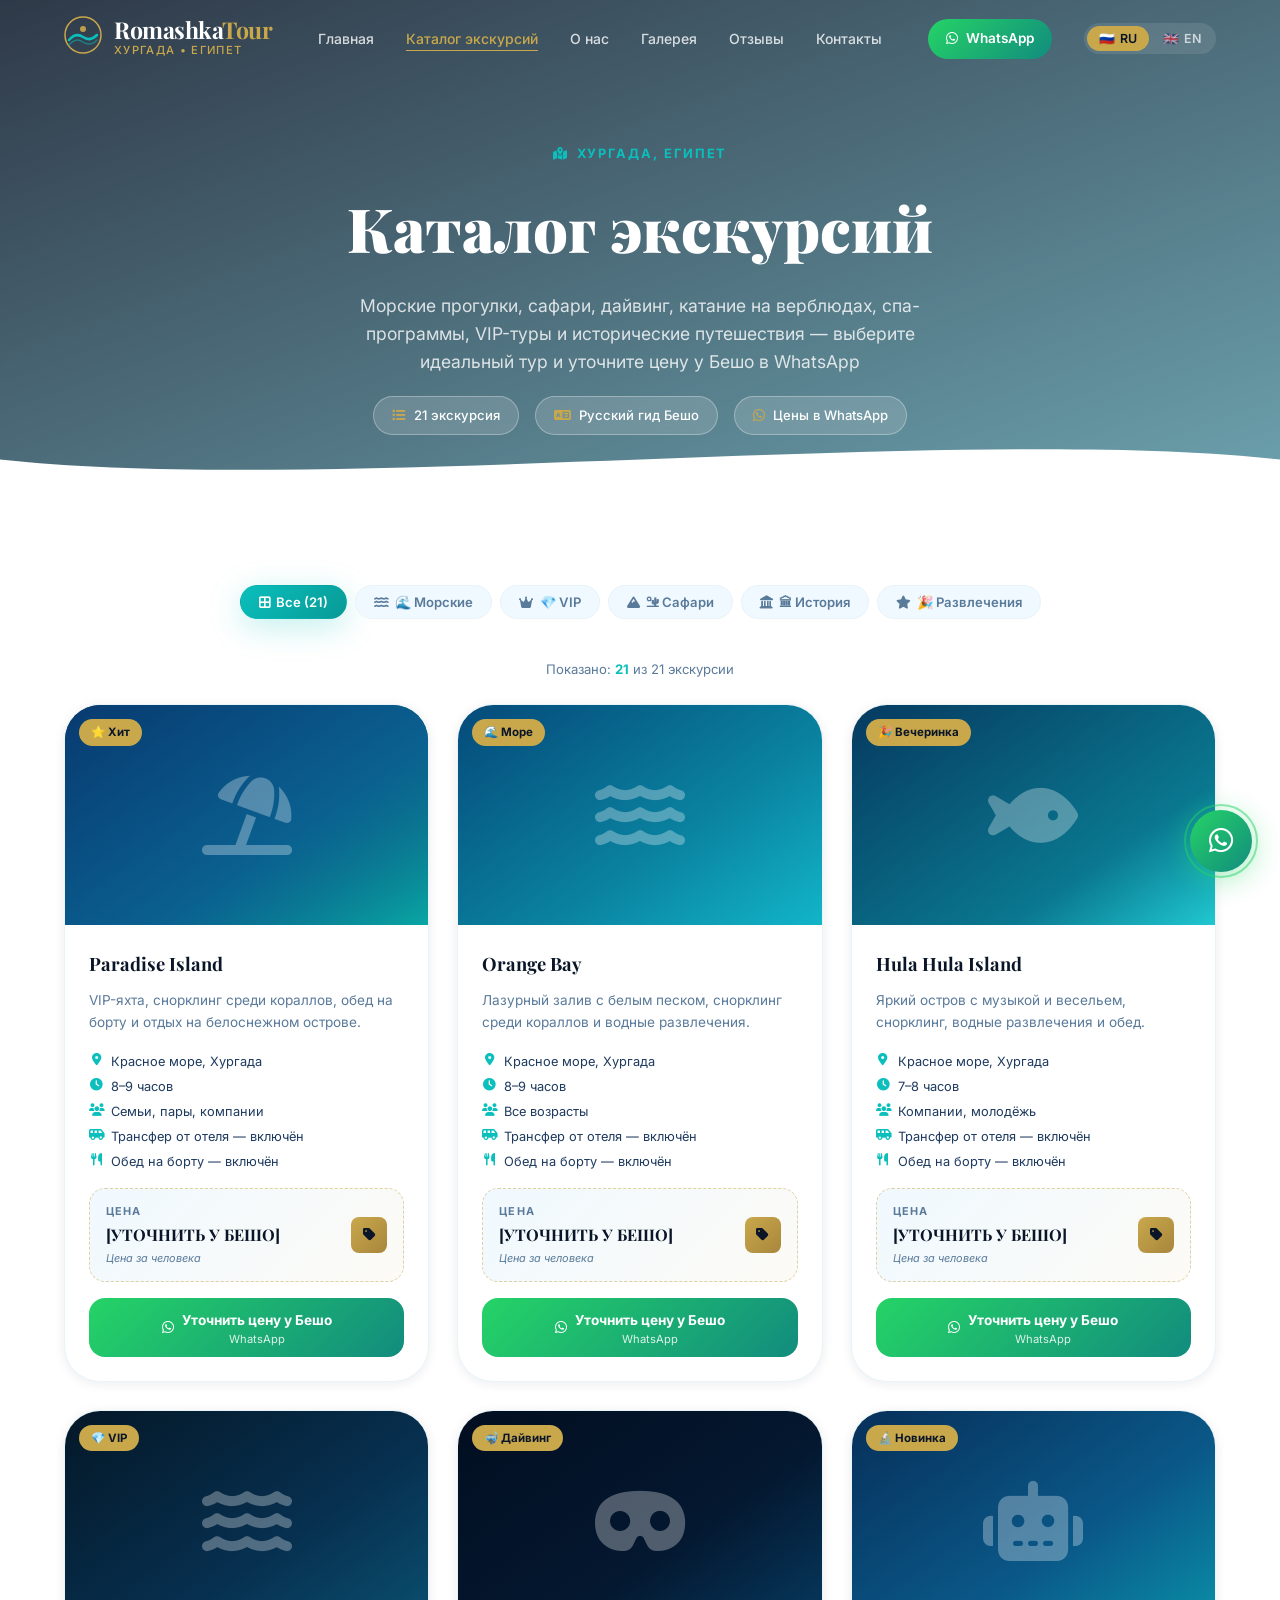
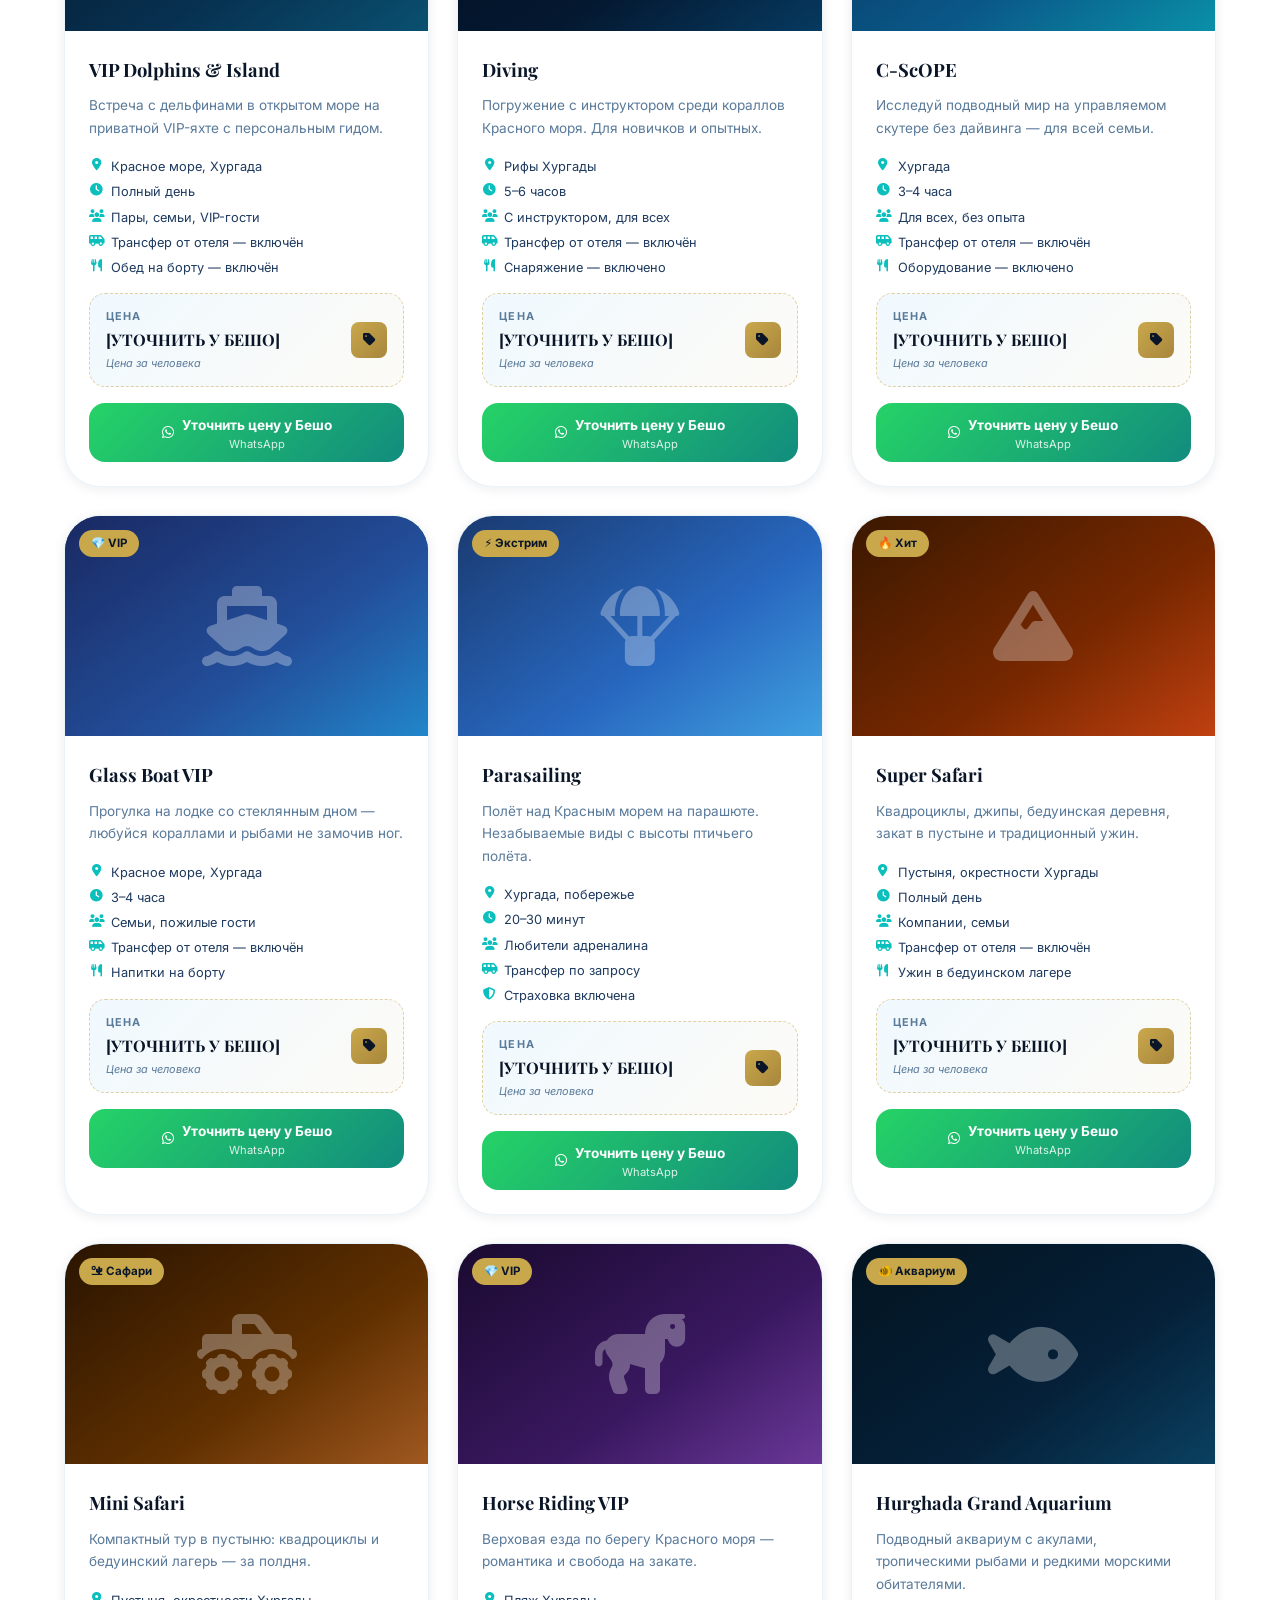
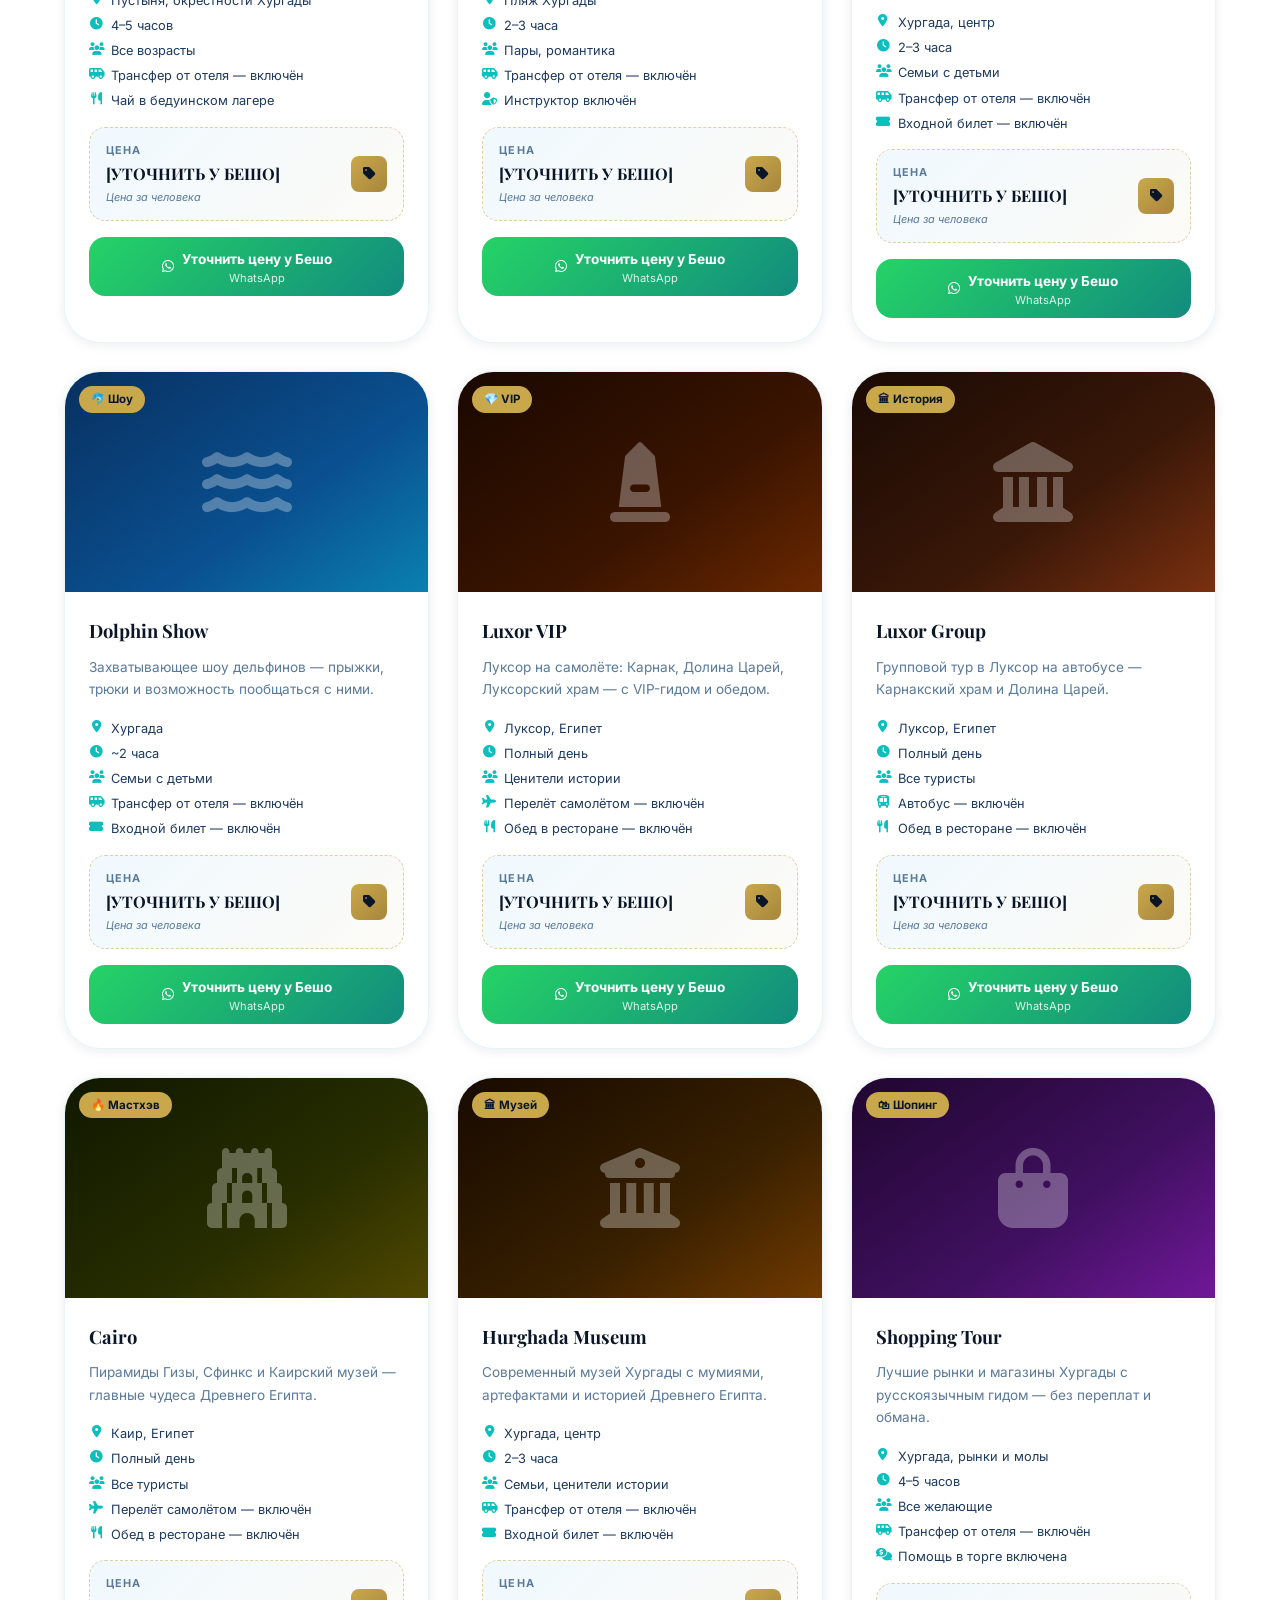
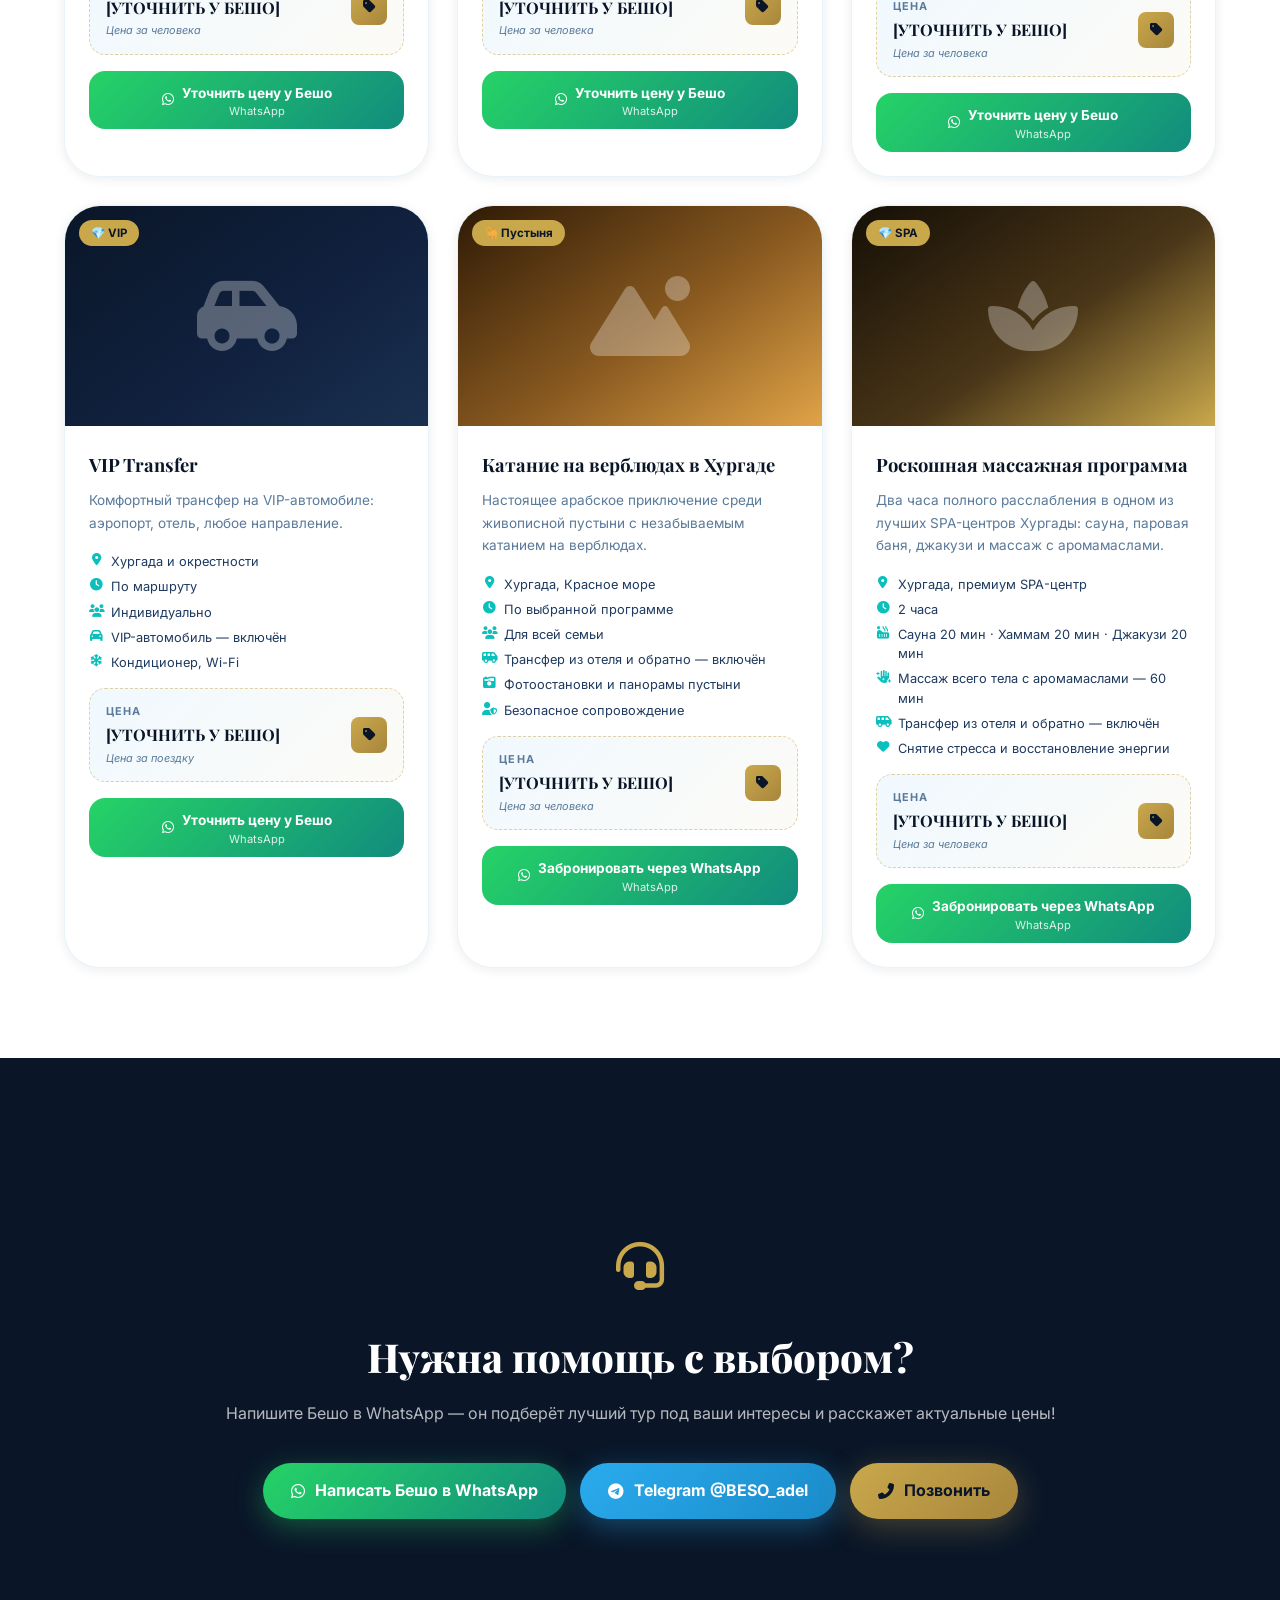
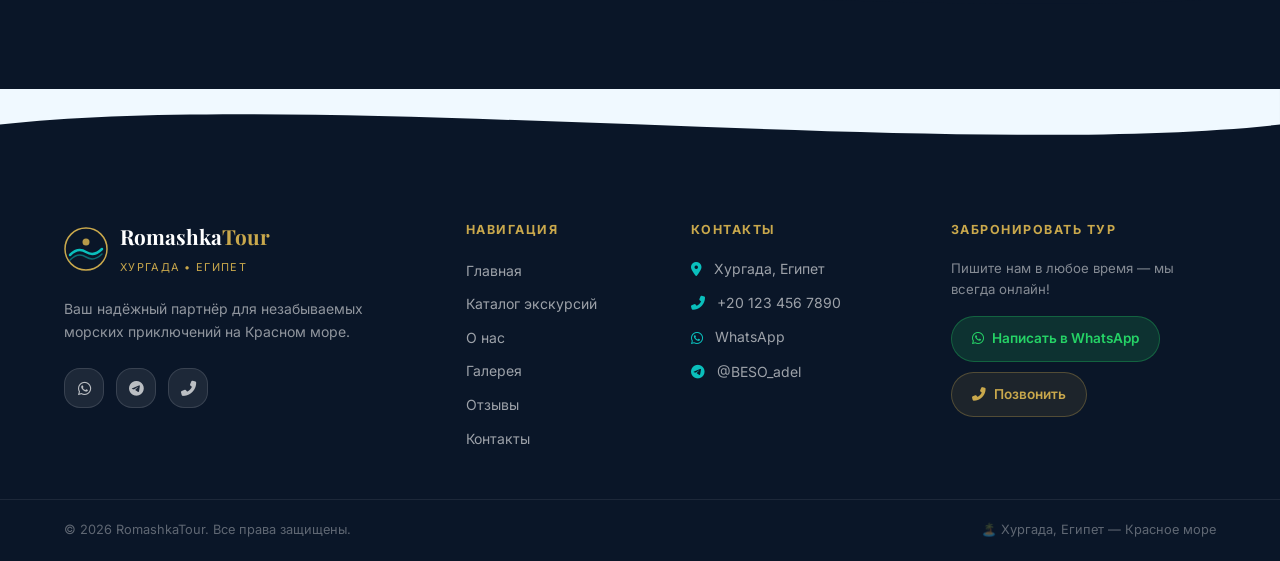
==== commit d5b4bd23: "Update excursions.html" ====
--- a/excursions.html
+++ b/excursions.html
@@ -1,1209 +1,1358 @@
 <!DOCTYPE html>
 <html lang="ru">
 <head>
-  <meta charset="UTF-8" />
-  <meta name="viewport" content="width=device-width, initial-scale=1.0" />
-  <meta name="description" content="Каталог экскурсий RomashkaTour в Хургаде — морские прогулки, сафари, дайвинг, VIP-туры, Луксор, Каир. Цены у гида Бешо в WhatsApp." />
-  <meta name="keywords" content="экскурсии Хургада каталог, Orange Bay, Paradise Island, дайвинг Хургада, сафари Египет, Луксор, Каир тур" />
-  <meta name="author" content="RomashkaTour" />
-  <meta property="og:title" content="Каталог экскурсий — RomashkaTour Хургада" />
-  <meta property="og:description" content="19 экскурсий в Хургаде. Все цены — лично у гида Бешо в WhatsApp." />
-  <meta property="og:type" content="website" />
-  <title>Каталог экскурсий — RomashkaTour | Хургада 2026</title>
-  <script>document.documentElement.classList.add('js');</script>
-  <link rel="preconnect" href="https://fonts.googleapis.com" />
-  <link rel="preconnect" href="https://fonts.gstatic.com" crossorigin />
-  <link href="https://fonts.googleapis.com/css2?family=Playfair+Display:ital,wght@0,400;0,600;0,700;0,900;1,400&family=Inter:wght@300;400;500;600;700&display=swap" rel="stylesheet" />
-  <link rel="stylesheet" href="https://cdnjs.cloudflare.com/ajax/libs/font-awesome/6.5.0/css/all.min.css" />
-  <link rel="stylesheet" href="css/style.css" />
-
-  <!-- Минимальные стили только для блоков, которых нет в style.css -->
-  <style>
-    /* Фильтр — нет аналога в style.css */
-    .cat-filter {
-      display: flex;
-      flex-wrap: wrap;
-      gap: 8px;
-      justify-content: center;
-      margin-bottom: 40px;
-    }
-    .cat-filter-btn {
-      display: inline-flex;
-      align-items: center;
-      gap: 6px;
-      padding: 8px 18px;
-      border-radius: var(--radius-full);
-      font-family: var(--font-body);
-      font-size: 0.82rem;
-      font-weight: 600;
-      color: var(--text-light);
-      background: var(--off-white);
-      border: 1.5px solid var(--gray-2);
-      cursor: pointer;
-      transition: var(--transition);
-      white-space: nowrap;
-    }
-    .cat-filter-btn:hover { color: var(--teal); border-color: var(--teal); background: var(--teal-light); }
-    .cat-filter-btn.active {
-      background: linear-gradient(135deg, var(--teal), var(--teal-dark));
-      color: white;
-      border-color: transparent;
-      box-shadow: var(--shadow-teal);
-    }
-
-    /* Скрытая карточка при фильтрации */
-    .exc-card.is-hidden { display: none; }
-
-    /* Блок основной информации — расширение .exc-card-meta */
-    .exc-info-table {
-      display: flex;
-      flex-direction: column;
-      gap: 6px;
-      margin-bottom: 16px;
-    }
-    .exc-info-row {
-      display: flex;
-      align-items: flex-start;
-      gap: 8px;
-      font-size: 0.8rem;
-      color: var(--text-light);
-      line-height: 1.5;
-    }
-    .exc-info-row i {
-      color: var(--teal);
-      font-size: 0.78rem;
-      margin-top: 2px;
-      flex-shrink: 0;
-      width: 14px;
-      text-align: center;
-    }
-    .exc-info-row span { color: var(--text); }
-    .exc-info-row strong { color: var(--dark); font-weight: 600; }
-
-    /* Блок цены — красивая рамка */
-    .exc-price-block {
-      background: linear-gradient(135deg, var(--off-white), rgba(201,168,76,0.05));
-      border: 1.5px dashed rgba(201,168,76,0.5);
-      border-radius: var(--radius-md);
-      padding: 14px 16px;
-      margin-bottom: 16px;
-      display: flex;
-      align-items: center;
-      justify-content: space-between;
-      gap: 12px;
-    }
-    .exc-price-left { display: flex; flex-direction: column; gap: 2px; }
-    .exc-price-label {
-      font-size: 0.68rem;
-      font-weight: 700;
-      color: var(--text-light);
-      text-transform: uppercase;
-      letter-spacing: 0.1em;
-    }
-    .exc-price-value {
-      font-family: var(--font-display);
-      font-size: 1rem;
-      font-weight: 700;
-      color: var(--dark);
-    }
-    .exc-price-note {
-      font-size: 0.68rem;
-      color: var(--text-light);
-      font-style: italic;
-    }
-    .exc-price-icon {
-      width: 36px;
-      height: 36px;
-      background: linear-gradient(135deg, var(--gold), var(--gold-dark));
-      border-radius: var(--radius-sm);
-      display: flex;
-      align-items: center;
-      justify-content: center;
-      color: var(--dark);
-      font-size: 0.9rem;
-      flex-shrink: 0;
-    }
-
-    /* Кнопка WhatsApp для карточки */
-    .exc-card-btn-wa {
-      display: flex;
-      align-items: center;
-      gap: 8px;
-      width: 100%;
-      justify-content: center;
-      background: linear-gradient(135deg, #25d366, #128c7e);
-      color: white;
-      padding: 12px;
-      border-radius: var(--radius-md);
-      font-size: 0.85rem;
-      font-weight: 700;
-      transition: var(--transition);
-      text-decoration: none;
-    }
-    .exc-card-btn-wa:hover {
-      transform: translateY(-2px);
-      box-shadow: 0 8px 24px rgba(37,211,102,0.4);
-    }
-    .exc-card-btn-wa .wa-sub {
-      font-size: 0.7rem;
-      font-weight: 400;
-      opacity: 0.85;
-      display: block;
-      text-align: center;
-      line-height: 1;
-    }
-    .exc-card-btn-wa-inner {
-      display: flex;
-      flex-direction: column;
-      align-items: center;
-      gap: 2px;
-    }
-
-    /* Цветовые фоны для фото карточек — уникальные для каждой экскурсии */
-    .bg-sea-teal    { background: linear-gradient(145deg, #054a7a 0%, #0a82a0 60%, #12b5c8 100%); }
-    .bg-sea-blue    { background: linear-gradient(145deg, #083a70 0%, #0a6090 60%, rgba(10,191,188,.35) 100%); }
-    .bg-sea-cyan    { background: linear-gradient(145deg, #063a60 0%, #0a7890 70%, #20c8d0 100%); }
-    .bg-sea-deep    { background: linear-gradient(145deg, #041828 0%, #073050 60%, #0a5070 100%); }
-    .bg-sea-night   { background: linear-gradient(145deg, #020e20 0%, #041830 60%, #063a60 100%); }
-    .bg-sea-glass   { background: linear-gradient(145deg, #07305a 0%, #0a5888 60%, #0a90a8 100%); }
-    .bg-sky-blue    { background: linear-gradient(145deg, #1a3a70 0%, #2868c0 60%, #40a0e0 100%); }
-    .bg-desert-red  { background: linear-gradient(145deg, #3a1800 0%, #782800 60%, #c04010 100%); }
-    .bg-desert-warm { background: linear-gradient(145deg, #2a1400 0%, #603000 60%, #a05820 100%); }
-    .bg-purple      { background: linear-gradient(145deg, #1a0a30 0%, #3a1860 60%, #6a3898 100%); }
-    .bg-aqua-dark   { background: linear-gradient(145deg, #031420 0%, #052038 60%, #0a4060 100%); }
-    .bg-ocean-mid   { background: linear-gradient(145deg, #083060 0%, #0a5090 60%, #0a80b0 100%); }
-    .bg-amber       { background: linear-gradient(145deg, #1a0800 0%, #3a1400 60%, #6a2800 100%); }
-    .bg-amber-warm  { background: linear-gradient(145deg, #1a0a04 0%, #3a1808 60%, #7a3010 100%); }
-    .bg-sand        { background: linear-gradient(145deg, #101800 0%, #282e00 60%, #504800 100%); }
-    .bg-earth       { background: linear-gradient(145deg, #180a00 0%, #382000 60%, #703a00 100%); }
-    .bg-violet      { background: linear-gradient(145deg, #200630 0%, #401060 60%, #701898 100%); }
-    .bg-slate       { background: linear-gradient(145deg, #0a1628 0%, #112240 60%, #1a3050 100%); }
-
-    /* Количество найденных */
-    .cat-count {
-      font-size: 0.82rem;
-      color: var(--text-light);
-      text-align: center;
-      margin-bottom: 24px;
-    }
-    .cat-count strong { color: var(--teal); font-weight: 700; }
-
-    @media (max-width: 480px) {
-      .exc-price-block { flex-direction: column; align-items: flex-start; gap: 8px; }
-    }
-  </style>
+<meta charset="UTF-8" />
+<meta name="viewport" content="width=device-width, initial-scale=1.0" />
+<meta name="description" content="Каталог из 21 экскурсии RomashkaTour в Хургаде — морские прогулки, сафари, дайвинг, катание на верблюдах, спа и массаж, VIP-туры, Луксор, Каир. Цены у гида Бешо в WhatsApp." />
+<meta name="keywords" content="экскурсии Хургада каталог, Orange Bay, Paradise Island, дайвинг Хургада, сафари Египет, катание на верблюдах Хургада, спа массаж Хургада, Camel Riding Hurghada, Spa Hurghada, Луксор, Каир тур" />
+<meta name="author" content="RomashkaTour" />
+<meta property="og:title" content="Каталог экскурсий — RomashkaTour Хургада" />
+<meta property="og:description" content="21 экскурсия в Хургаде: море, сафари, дайвинг, верблюды, спа и VIP-туры. Все цены — лично у гида Бешо в WhatsApp." />
+<meta property="og:type" content="website" />
+<title>Каталог экскурсий — RomashkaTour | Хургада 2026</title>
+<script>document.documentElement.classList.add('js');</script>
+<link rel="preconnect" href="https://fonts.googleapis.com" />
+<link rel="preconnect" href="https://fonts.gstatic.com" crossorigin />
+<link href="https://fonts.googleapis.com/css2?family=Playfair+Display:ital,wght@0,400;0,600;0,700;0,900;1,400&family=Inter:wght@300;400;500;600;700&display=swap" rel="stylesheet" />
+<link rel="stylesheet" href="https://cdnjs.cloudflare.com/ajax/libs/font-awesome/6.5.0/css/all.min.css" />
+<link rel="stylesheet" href="css/style.css" />
+
+<!-- Минимальные стили только для блоков, которых нет в style.css -->
+<style>
+/* Фильтр — нет аналога в style.css */
+.cat-filter {
+display: flex;
+flex-wrap: wrap;
+gap: 8px;
+justify-content: center;
+margin-bottom: 40px;
+}
+.cat-filter-btn {
+display: inline-flex;
+align-items: center;
+gap: 6px;
+padding: 8px 18px;
+border-radius: var(--radius-full);
+font-family: var(--font-body);
+font-size: 0.82rem;
+font-weight: 600;
+color: var(--text-light);
+background: var(--off-white);
+border: 1.5px solid var(--gray-2);
+cursor: pointer;
+transition: var(--transition);
+white-space: nowrap;
+}
+.cat-filter-btn:hover { color: var(--teal); border-color: var(--teal); background: var(--teal-light); }
+.cat-filter-btn.active {
+background: linear-gradient(135deg, var(--teal), var(--teal-dark));
+color: white;
+border-color: transparent;
+box-shadow: var(--shadow-teal);
+}
+
+/* Скрытая карточка при фильтрации */
+.exc-card.is-hidden { display: none; }
+
+/* Блок основной информации — расширение .exc-card-meta */
+.exc-info-table {
+display: flex;
+flex-direction: column;
+gap: 6px;
+margin-bottom: 16px;
+}
+.exc-info-row {
+display: flex;
+align-items: flex-start;
+gap: 8px;
+font-size: 0.8rem;
+color: var(--text-light);
+line-height: 1.5;
+}
+.exc-info-row i {
+color: var(--teal);
+font-size: 0.78rem;
+margin-top: 2px;
+flex-shrink: 0;
+width: 14px;
+text-align: center;
+}
+.exc-info-row span { color: var(--text); }
+.exc-info-row strong { color: var(--dark); font-weight: 600; }
+
+/* Блок цены — красивая рамка */
+.exc-price-block {
+background: linear-gradient(135deg, var(--off-white), rgba(201,168,76,0.05));
+border: 1.5px dashed rgba(201,168,76,0.5);
+border-radius: var(--radius-md);
+padding: 14px 16px;
+margin-bottom: 16px;
+display: flex;
+align-items: center;
+justify-content: space-between;
+gap: 12px;
+}
+.exc-price-left { display: flex; flex-direction: column; gap: 2px; }
+.exc-price-label {
+font-size: 0.68rem;
+font-weight: 700;
+color: var(--text-light);
+text-transform: uppercase;
+letter-spacing: 0.1em;
+}
+.exc-price-value {
+font-family: var(--font-display);
+font-size: 1rem;
+font-weight: 700;
+color: var(--dark);
+}
+.exc-price-note {
+font-size: 0.68rem;
+color: var(--text-light);
+font-style: italic;
+}
+.exc-price-icon {
+width: 36px;
+height: 36px;
+background: linear-gradient(135deg, var(--gold), var(--gold-dark));
+border-radius: var(--radius-sm);
+display: flex;
+align-items: center;
+justify-content: center;
+color: var(--dark);
+font-size: 0.9rem;
+flex-shrink: 0;
+}
+
+/* Кнопка WhatsApp для карточки */
+.exc-card-btn-wa {
+display: flex;
+align-items: center;
+gap: 8px;
+width: 100%;
+justify-content: center;
+background: linear-gradient(135deg, #25d366, #128c7e);
+color: white;
+padding: 12px;
+border-radius: var(--radius-md);
+font-size: 0.85rem;
+font-weight: 700;
+transition: var(--transition);
+text-decoration: none;
+}
+.exc-card-btn-wa:hover {
+transform: translateY(-2px);
+box-shadow: 0 8px 24px rgba(37,211,102,0.4);
+}
+.exc-card-btn-wa .wa-sub {
+font-size: 0.7rem;
+font-weight: 400;
+opacity: 0.85;
+display: block;
+text-align: center;
+line-height: 1;
+}
+.exc-card-btn-wa-inner {
+display: flex;
+flex-direction: column;
+align-items: center;
+gap: 2px;
+}
+
+/* Цветовые фоны для фото карточек — уникальные для каждой экскурсии */
+.bg-sea-teal { background: linear-gradient(145deg, #054a7a 0%, #0a82a0 60%, #12b5c8 100%); }
+.bg-sea-blue { background: linear-gradient(145deg, #083a70 0%, #0a6090 60%, rgba(10,191,188,.35) 100%); }
+.bg-sea-cyan { background: linear-gradient(145deg, #063a60 0%, #0a7890 70%, #20c8d0 100%); }
+.bg-sea-deep { background: linear-gradient(145deg, #041828 0%, #073050 60%, #0a5070 100%); }
+.bg-sea-night { background: linear-gradient(145deg, #020e20 0%, #041830 60%, #063a60 100%); }
+.bg-sea-glass { background: linear-gradient(145deg, #07305a 0%, #0a5888 60%, #0a90a8 100%); }
+.bg-sky-blue { background: linear-gradient(145deg, #1a3a70 0%, #2868c0 60%, #40a0e0 100%); }
+.bg-desert-red { background: linear-gradient(145deg, #3a1800 0%, #782800 60%, #c04010 100%); }
+.bg-desert-warm { background: linear-gradient(145deg, #2a1400 0%, #603000 60%, #a05820 100%); }
+.bg-purple { background: linear-gradient(145deg, #1a0a30 0%, #3a1860 60%, #6a3898 100%); }
+.bg-aqua-dark { background: linear-gradient(145deg, #031420 0%, #052038 60%, #0a4060 100%); }
+.bg-ocean-mid { background: linear-gradient(145deg, #083060 0%, #0a5090 60%, #0a80b0 100%); }
+.bg-amber { background: linear-gradient(145deg, #1a0800 0%, #3a1400 60%, #6a2800 100%); }
+.bg-amber-warm { background: linear-gradient(145deg, #1a0a04 0%, #3a1808 60%, #7a3010 100%); }
+.bg-sand { background: linear-gradient(145deg, #101800 0%, #282e00 60%, #504800 100%); }
+.bg-earth { background: linear-gradient(145deg, #180a00 0%, #382000 60%, #703a00 100%); }
+.bg-violet { background: linear-gradient(145deg, #200630 0%, #401060 60%, #701898 100%); }
+.bg-slate { background: linear-gradient(145deg, #0a1628 0%, #112240 60%, #1a3050 100%); }
+/* ── НОВЫЕ ФОНЫ ──────────────────────────────── */
+/* Camel Riding — тёплые песочно-закатные оттенки пустыни */
+.bg-camel-sand { background: linear-gradient(145deg, #2e1a06 0%, #8a5a20 55%, #e0a347 100%); }
+/* Luxury Spa — премиальная атмосфера, золотые акценты, ощущение wellness */
+.bg-spa-gold { background: linear-gradient(145deg, #150f06 0%, #4a3618 55%, #c9a84c 100%); }
+
+/* Количество найденных */
+.cat-count {
+font-size: 0.82rem;
+color: var(--text-light);
+text-align: center;
+margin-bottom: 24px;
+}
+.cat-count strong { color: var(--teal); font-weight: 700; }
+
+@media (max-width: 480px) {
+.exc-price-block { flex-direction: column; align-items: flex-start; gap: 8px; }
+}
+</style>
+
+<!-- ═══ SEO: Schema.org для новых экскурсий ═══ -->
+<script type="application/ld+json">
+{
+"@context": "https://schema.org",
+"@type": "TouristTrip",
+"name": "Camel Riding in Hurghada",
+"alternateName": "Катание на верблюдах в Хургаде",
+"description": "Authentic Arabian desert adventure with a camel ride through breathtaking landscapes near Hurghada, photo stops and panoramic desert views. Hotel transfer included.",
+"image": "https://romashkatour.example/img/camel-riding.jpg",
+"touristType": ["Families", "Couples", "Groups"],
+"itinerary": {
+"@type": "ItemList",
+"itemListElement": [
+{ "@type": "ListItem", "position": 1, "name": "Hotel transfer" },
+{ "@type": "ListItem", "position": 2, "name": "Camel riding experience" },
+{ "@type": "ListItem", "position": 3, "name": "Photo stops" },
+{ "@type": "ListItem", "position": 4, "name": "Panoramic desert views" }
+]
+},
+"provider": {
+"@type": "TravelAgency",
+"name": "RomashkaTour",
+"areaServed": "Hurghada, Egypt",
+"url": "https://wa.me/201234567890"
+},
+"offers": {
+"@type": "Offer",
+"availability": "https://schema.org/InStock",
+"priceCurrency": "USD",
+"url": "https://wa.me/201234567890",
+"description": "Цена уточняется у гида Бешо в WhatsApp / Price on request via WhatsApp"
+}
+}
+</script>
+<script type="application/ld+json">
+{
+"@context": "https://schema.org",
+"@type": "TouristTrip",
+"name": "Luxury Massage & Spa Program",
+"alternateName": "Роскошная массажная программа",
+"description": "Two hours of complete relaxation at one of Hurghada's premium spa centers: sauna, steam bath, jacuzzi and a 60-minute full-body aroma oil massage. Hotel transfer included.",
+"image": "https://romashkatour.example/img/luxury-spa.jpg",
+"touristType": ["Couples", "Wellness travellers", "Individual guests"],
+"itinerary": {
+"@type": "ItemList",
+"itemListElement": [
+{ "@type": "ListItem", "position": 1, "name": "Sauna – 20 min" },
+{ "@type": "ListItem", "position": 2, "name": "Steam bath – 20 min" },
+{ "@type": "ListItem", "position": 3, "name": "Jacuzzi – 20 min" },
+{ "@type": "ListItem", "position": 4, "name": "Full body aroma oil massage – 60 min" }
+]
+},
+"provider": {
+"@type": "TravelAgency",
+"name": "RomashkaTour",
+"areaServed": "Hurghada, Egypt",
+"url": "https://wa.me/201234567890"
+},
+"offers": {
+"@type": "Offer",
+"availability": "https://schema.org/InStock",
+"priceCurrency": "USD",
+"url": "https://wa.me/201234567890",
+"description": "Цена уточняется у гида Бешо в WhatsApp / Price on request via WhatsApp"
+}
+}
+</script>
 </head>
 <body>
 
 <!-- PRELOADER -->
 <div class="preloader" id="preloader">
-  <div class="preloader-inner">
-    <div class="preloader-wave"></div>
-    <div class="preloader-logo">
-      <svg width="60" height="60" viewBox="0 0 60 60" fill="none">
-        <circle cx="30" cy="30" r="28" stroke="#C9A84C" stroke-width="2"/>
-        <path d="M10 38 Q20 28 30 35 Q40 42 50 32" stroke="#0ABFBC" stroke-width="3" fill="none" stroke-linecap="round"/>
-        <path d="M10 44 Q20 34 30 41 Q40 48 50 38" stroke="#0ABFBC" stroke-width="2" fill="none" stroke-linecap="round" opacity="0.6"/>
-      </svg>
-    </div>
-    <p class="preloader-text" data-ru="Загрузка..." data-en="Loading...">Загрузка...</p>
-  </div>
+<div class="preloader-inner">
+<div class="preloader-wave"></div>
+<div class="preloader-logo">
+<svg width="60" height="60" viewBox="0 0 60 60" fill="none">
+<circle cx="30" cy="30" r="28" stroke="#C9A84C" stroke-width="2"/>
+<path d="M10 38 Q20 28 30 35 Q40 42 50 32" stroke="#0ABFBC" stroke-width="3" fill="none" stroke-linecap="round"/>
+<path d="M10 44 Q20 34 30 41 Q40 48 50 38" stroke="#0ABFBC" stroke-width="2" fill="none" stroke-linecap="round" opacity="0.6"/>
+</svg>
+</div>
+<p class="preloader-text" data-ru="Загрузка..." data-en="Loading...">Загрузка...</p>
+</div>
 </div>
 
 <!-- FLOATING WHATSAPP -->
 <a href="https://wa.me/201234567890" target="_blank" class="whatsapp-float" aria-label="WhatsApp">
-  <i class="fab fa-whatsapp"></i>
-  <span class="whatsapp-pulse"></span>
+<i class="fab fa-whatsapp"></i>
+<span class="whatsapp-pulse"></span>
 </a>
 
 <!-- HEADER -->
 <header class="header" id="header">
-  <div class="header-inner container">
-    <a href="index.html" class="logo">
-      <div class="logo-icon">
-        <svg width="38" height="38" viewBox="0 0 38 38" fill="none">
-          <circle cx="19" cy="19" r="18" stroke="#C9A84C" stroke-width="1.5"/>
-          <path d="M5 24 Q12 16 19 21 Q26 26 33 19" stroke="#0ABFBC" stroke-width="2.5" fill="none" stroke-linecap="round"/>
-          <path d="M5 29 Q12 21 19 26 Q26 31 33 24" stroke="#0ABFBC" stroke-width="1.5" fill="none" stroke-linecap="round" opacity="0.5"/>
-          <circle cx="19" cy="13" r="3" fill="#C9A84C" opacity="0.9"/>
-        </svg>
-      </div>
-      <div class="logo-text">
-        <span class="logo-name">Romashka<span>Tour</span></span>
-        <span class="logo-sub" data-ru="Хургада • Египет" data-en="Hurghada • Egypt">Хургада • Египет</span>
-      </div>
-    </a>
-
-    <nav class="nav" id="nav">
-      <ul class="nav-list">
-        <li><a href="index.html"       class="nav-link"        data-ru="Главная"            data-en="Home">Главная</a></li>
-        <li><a href="excursions.html"  class="nav-link active" data-ru="Каталог экскурсий"  data-en="Excursions">Каталог экскурсий</a></li>
-        <li><a href="about.html"       class="nav-link"        data-ru="О нас"              data-en="About">О нас</a></li>
-        <li><a href="gallery.html"     class="nav-link"        data-ru="Галерея"            data-en="Gallery">Галерея</a></li>
-        <li><a href="reviews.html"     class="nav-link"        data-ru="Отзывы"             data-en="Reviews">Отзывы</a></li>
-        <li><a href="contacts.html"    class="nav-link"        data-ru="Контакты"           data-en="Contacts">Контакты</a></li>
-      </ul>
-      <div class="nav-cta">
-        <a href="https://wa.me/201234567890" target="_blank" class="btn-nav-wa">
-          <i class="fab fa-whatsapp"></i>
-          <span data-ru="WhatsApp" data-en="WhatsApp">WhatsApp</span>
-        </a>
-      </div>
-    </nav>
-
-    <div class="header-controls">
-      <div class="lang-switcher" id="langSwitcher">
-        <button class="lang-btn active" data-lang="ru"><span class="flag">🇷🇺</span> RU</button>
-        <button class="lang-btn"        data-lang="en"><span class="flag">🇬🇧</span> EN</button>
-      </div>
-      <button class="burger" id="burger" aria-label="Меню">
-        <span></span><span></span><span></span>
-      </button>
-    </div>
-  </div>
+<div class="header-inner container">
+<a href="index.html" class="logo">
+<div class="logo-icon">
+<svg width="38" height="38" viewBox="0 0 38 38" fill="none">
+<circle cx="19" cy="19" r="18" stroke="#C9A84C" stroke-width="1.5"/>
+<path d="M5 24 Q12 16 19 21 Q26 26 33 19" stroke="#0ABFBC" stroke-width="2.5" fill="none" stroke-linecap="round"/>
+<path d="M5 29 Q12 21 19 26 Q26 31 33 24" stroke="#0ABFBC" stroke-width="1.5" fill="none" stroke-linecap="round" opacity="0.5"/>
+<circle cx="19" cy="13" r="3" fill="#C9A84C" opacity="0.9"/>
+</svg>
+</div>
+<div class="logo-text">
+<span class="logo-name">Romashka<span>Tour</span></span>
+<span class="logo-sub" data-ru="Хургада • Египет" data-en="Hurghada • Egypt">Хургада • Египет</span>
+</div>
+</a>
+
+<nav class="nav" id="nav">
+<ul class="nav-list">
+<li><a href="index.html" class="nav-link" data-ru="Главная" data-en="Home">Главная</a></li>
+<li><a href="excursions.html" class="nav-link active" data-ru="Каталог экскурсий" data-en="Excursions">Каталог экскурсий</a></li>
+<li><a href="about.html" class="nav-link" data-ru="О нас" data-en="About">О нас</a></li>
+<li><a href="gallery.html" class="nav-link" data-ru="Галерея" data-en="Gallery">Галерея</a></li>
+<li><a href="reviews.html" class="nav-link" data-ru="Отзывы" data-en="Reviews">Отзывы</a></li>
+<li><a href="contacts.html" class="nav-link" data-ru="Контакты" data-en="Contacts">Контакты</a></li>
+</ul>
+<div class="nav-cta">
+<a href="https://wa.me/201234567890" target="_blank" class="btn-nav-wa">
+<i class="fab fa-whatsapp"></i>
+<span data-ru="WhatsApp" data-en="WhatsApp">WhatsApp</span>
+</a>
+</div>
+</nav>
+
+<div class="header-controls">
+<div class="lang-switcher" id="langSwitcher">
+<button class="lang-btn active" data-lang="ru"><span class="flag">🇷🇺</span> RU</button>
+<button class="lang-btn" data-lang="en"><span class="flag">🇬🇧</span> EN</button>
+</div>
+<button class="burger" id="burger" aria-label="Меню">
+<span></span><span></span><span></span>
+</button>
+</div>
+</div>
 </header>
 
 <!-- PAGE HERO (существующий класс .page-hero из style.css) -->
 <section class="page-hero">
-  <div class="page-hero-content" data-aos="fade-up">
-    <div class="section-eyebrow" style="justify-content:center; margin-bottom:14px;">
-      <i class="fas fa-map-marked-alt"></i>
-      <span data-ru="Хургада, Египет" data-en="Hurghada, Egypt">Хургада, Египет</span>
-    </div>
-    <h1 data-ru="Каталог экскурсий" data-en="Excursion Catalogue">Каталог экскурсий</h1>
-    <p data-ru="Морские прогулки, сафари, дайвинг, VIP-туры и исторические путешествия — выберите идеальный тур и уточните цену у Бешо в WhatsApp" data-en="Sea trips, safari, diving, VIP tours and historical journeys — choose your perfect tour and ask Besho for the price on WhatsApp">
-      Морские прогулки, сафари, дайвинг, VIP-туры и исторические путешествия — выберите идеальный тур и уточните цену у Бешо в WhatsApp
-    </p>
-    <!-- Trust badges из hero-trust -->
-    <div class="hero-trust" style="margin-top:20px; justify-content:center;">
-      <div class="trust-item"><i class="fas fa-list-ul"></i><span data-ru="19 экскурсий" data-en="19 excursions">19 экскурсий</span></div>
-      <div class="trust-item"><i class="fas fa-language"></i><span data-ru="Русский гид Бешо" data-en="Russian guide Besho">Русский гид Бешо</span></div>
-      <div class="trust-item"><i class="fab fa-whatsapp"></i><span data-ru="Цены в WhatsApp" data-en="Prices on WhatsApp">Цены в WhatsApp</span></div>
-    </div>
-  </div>
-  <div class="page-hero-wave">
-    <svg viewBox="0 0 1440 80" fill="none"><path d="M0,40 C360,80 1080,0 1440,40 L1440,80 L0,80 Z" fill="#ffffff"/></svg>
-  </div>
+<div class="page-hero-content" data-aos="fade-up">
+<div class="section-eyebrow" style="justify-content:center; margin-bottom:14px;">
+<i class="fas fa-map-marked-alt"></i>
+<span data-ru="Хургада, Египет" data-en="Hurghada, Egypt">Хургада, Египет</span>
+</div>
+<h1 data-ru="Каталог экскурсий" data-en="Excursion Catalogue">Каталог экскурсий</h1>
+<p data-ru="Морские прогулки, сафари, дайвинг, катание на верблюдах, спа-программы, VIP-туры и исторические путешествия — выберите идеальный тур и уточните цену у Бешо в WhatsApp" data-en="Sea trips, safari, diving, camel riding, spa programs, VIP tours and historical journeys — choose your perfect tour and ask Besho for the price on WhatsApp">
+Морские прогулки, сафари, дайвинг, катание на верблюдах, спа-программы, VIP-туры и исторические путешествия — выберите идеальный тур и уточните цену у Бешо в WhatsApp
+</p>
+<!-- Trust badges из hero-trust -->
+<div class="hero-trust" style="margin-top:20px; justify-content:center;">
+<div class="trust-item"><i class="fas fa-list-ul"></i><span data-ru="21 экскурсия" data-en="21 excursions">21 экскурсия</span></div>
+<div class="trust-item"><i class="fas fa-language"></i><span data-ru="Русский гид Бешо" data-en="Russian guide Besho">Русский гид Бешо</span></div>
+<div class="trust-item"><i class="fab fa-whatsapp"></i><span data-ru="Цены в WhatsApp" data-en="Prices on WhatsApp">Цены в WhatsApp</span></div>
+</div>
+</div>
+<div class="page-hero-wave">
+<svg viewBox="0 0 1440 80" fill="none"><path d="M0,40 C360,80 1080,0 1440,40 L1440,80 L0,80 Z" fill="#ffffff"/></svg>
+</div>
 </section>
 
 <!-- КАТАЛОГ -->
 <section class="section-pad" style="background: var(--white);">
-  <div class="container">
-
-    <!-- ФИЛЬТР -->
-    <div class="cat-filter" id="catFilter" data-aos="fade-up">
-      <button class="cat-filter-btn active" data-filter="all">
-        <i class="fas fa-border-all"></i>
-        <span data-ru="Все (19)" data-en="All (19)">Все (19)</span>
-      </button>
-      <button class="cat-filter-btn" data-filter="sea">
-        <i class="fas fa-water"></i>
-        <span data-ru="🌊 Морские" data-en="🌊 Sea">🌊 Морские</span>
-      </button>
-      <button class="cat-filter-btn" data-filter="vip">
-        <i class="fas fa-crown"></i>
-        <span data-ru="💎 VIP" data-en="💎 VIP">💎 VIP</span>
-      </button>
-      <button class="cat-filter-btn" data-filter="safari">
-        <i class="fas fa-mountain"></i>
-        <span data-ru="🏜 Сафари" data-en="🏜 Safari">🏜 Сафари</span>
-      </button>
-      <button class="cat-filter-btn" data-filter="history">
-        <i class="fas fa-landmark"></i>
-        <span data-ru="🏛 История" data-en="🏛 History">🏛 История</span>
-      </button>
-      <button class="cat-filter-btn" data-filter="fun">
-        <i class="fas fa-star"></i>
-        <span data-ru="🎉 Развлечения" data-en="🎉 Fun">🎉 Развлечения</span>
-      </button>
-    </div>
-
-    <p class="cat-count" id="catCount">
-      <span data-ru="Показано:" data-en="Showing:">Показано:</span>
-      <strong id="catNum">19</strong>
-      <span data-ru="из 19 экскурсий" data-en="of 19 excursions">из 19 экскурсий</span>
-    </p>
-
-    <!-- СЕТКА (класс .exc-grid из style.css) -->
-    <div class="exc-grid" id="excGrid">
-
-      <!-- ═══ 1. PARADISE ISLAND ═══ -->
-      <div class="exc-card" data-category="sea vip" data-aos="fade-up" data-aos-delay="0">
-        <div class="exc-card-img">
-          <div class="exc-card-img-inner bg-sea-blue">
-            <i class="fas fa-umbrella-beach"></i>
-          </div>
-          <span class="exc-tag" data-ru="⭐ Хит" data-en="⭐ Top">⭐ Хит</span>
-        </div>
-        <div class="exc-card-body">
-          <h3 data-ru="Paradise Island" data-en="Paradise Island">Paradise Island</h3>
-          <p data-ru="VIP-яхта, снорклинг среди кораллов, обед на борту и отдых на белоснежном острове." data-en="VIP yacht, snorkeling among corals, lunch on board and relaxation on a white-sand island.">
-            VIP-яхта, снорклинг среди кораллов, обед на борту и отдых на белоснежном острове.
-          </p>
-          <div class="exc-info-table">
-            <div class="exc-info-row"><i class="fas fa-map-marker-alt"></i><span data-ru="Красное море, Хургада" data-en="Red Sea, Hurghada">Красное море, Хургада</span></div>
-            <div class="exc-info-row"><i class="fas fa-clock"></i><span data-ru="8–9 часов" data-en="8–9 hours">8–9 часов</span></div>
-            <div class="exc-info-row"><i class="fas fa-users"></i><span data-ru="Семьи, пары, компании" data-en="Families, couples, groups">Семьи, пары, компании</span></div>
-            <div class="exc-info-row"><i class="fas fa-shuttle-van"></i><span data-ru="Трансфер от отеля — включён" data-en="Hotel transfer — included">Трансфер от отеля — включён</span></div>
-            <div class="exc-info-row"><i class="fas fa-utensils"></i><span data-ru="Обед на борту — включён" data-en="Lunch on board — included">Обед на борту — включён</span></div>
-          </div>
-          <div class="exc-price-block">
-            <div class="exc-price-left">
-              <div class="exc-price-label" data-ru="Цена" data-en="Price">Цена</div>
-              <div class="exc-price-value" data-ru="[УТОЧНИТЬ У БЕШО]" data-en="[ASK BESHO]">[УТОЧНИТЬ У БЕШО]</div>
-              <div class="exc-price-note" data-ru="Цена за человека" data-en="Price per person">Цена за человека</div>
-            </div>
-            <div class="exc-price-icon"><i class="fas fa-tag"></i></div>
-          </div>
-          <a href="https://wa.me/201234567890?text=Здравствуйте!%20Хочу%20узнать%20цену%20на%20Paradise%20Island" target="_blank" class="exc-card-btn-wa">
-            <i class="fab fa-whatsapp"></i>
-            <div class="exc-card-btn-wa-inner">
-              <span data-ru="Уточнить цену у Бешо" data-en="Ask Besho for Price">Уточнить цену у Бешо</span>
-              <span class="wa-sub">WhatsApp</span>
-            </div>
-          </a>
-        </div>
-      </div>
-
-      <!-- ═══ 2. ORANGE BAY ═══ -->
-      <div class="exc-card" data-category="sea" data-aos="fade-up" data-aos-delay="60">
-        <div class="exc-card-img">
-          <div class="exc-card-img-inner bg-sea-teal">
-            <i class="fas fa-water"></i>
-          </div>
-          <span class="exc-tag" data-ru="🌊 Море" data-en="🌊 Sea">🌊 Море</span>
-        </div>
-        <div class="exc-card-body">
-          <h3 data-ru="Orange Bay" data-en="Orange Bay">Orange Bay</h3>
-          <p data-ru="Лазурный залив с белым песком, снорклинг среди кораллов и водные развлечения." data-en="Azure bay with white sand, coral snorkeling and water activities.">
-            Лазурный залив с белым песком, снорклинг среди кораллов и водные развлечения.
-          </p>
-          <div class="exc-info-table">
-            <div class="exc-info-row"><i class="fas fa-map-marker-alt"></i><span data-ru="Красное море, Хургада" data-en="Red Sea, Hurghada">Красное море, Хургада</span></div>
-            <div class="exc-info-row"><i class="fas fa-clock"></i><span data-ru="8–9 часов" data-en="8–9 hours">8–9 часов</span></div>
-            <div class="exc-info-row"><i class="fas fa-users"></i><span data-ru="Все возрасты" data-en="All ages">Все возрасты</span></div>
-            <div class="exc-info-row"><i class="fas fa-shuttle-van"></i><span data-ru="Трансфер от отеля — включён" data-en="Hotel transfer — included">Трансфер от отеля — включён</span></div>
-            <div class="exc-info-row"><i class="fas fa-utensils"></i><span data-ru="Обед на борту — включён" data-en="Lunch on board — included">Обед на борту — включён</span></div>
-          </div>
-          <div class="exc-price-block">
-            <div class="exc-price-left">
-              <div class="exc-price-label" data-ru="Цена" data-en="Price">Цена</div>
-              <div class="exc-price-value" data-ru="[УТОЧНИТЬ У БЕШО]" data-en="[ASK BESHO]">[УТОЧНИТЬ У БЕШО]</div>
-              <div class="exc-price-note" data-ru="Цена за человека" data-en="Price per person">Цена за человека</div>
-            </div>
-            <div class="exc-price-icon"><i class="fas fa-tag"></i></div>
-          </div>
-          <a href="https://wa.me/201234567890?text=Здравствуйте!%20Хочу%20узнать%20цену%20на%20Orange%20Bay" target="_blank" class="exc-card-btn-wa">
-            <i class="fab fa-whatsapp"></i>
-            <div class="exc-card-btn-wa-inner">
-              <span data-ru="Уточнить цену у Бешо" data-en="Ask Besho for Price">Уточнить цену у Бешо</span>
-              <span class="wa-sub">WhatsApp</span>
-            </div>
-          </a>
-        </div>
-      </div>
-
-      <!-- ═══ 3. HULA HULA ISLAND ═══ -->
-      <div class="exc-card" data-category="sea" data-aos="fade-up" data-aos-delay="120">
-        <div class="exc-card-img">
-          <div class="exc-card-img-inner bg-sea-cyan">
-            <i class="fas fa-fish"></i>
-          </div>
-          <span class="exc-tag" data-ru="🎉 Вечеринка" data-en="🎉 Party">🎉 Вечеринка</span>
-        </div>
-        <div class="exc-card-body">
-          <h3 data-ru="Hula Hula Island" data-en="Hula Hula Island">Hula Hula Island</h3>
-          <p data-ru="Яркий остров с музыкой и весельем, снорклинг, водные развлечения и обед." data-en="Vibrant island with music and fun, snorkeling, water activities and lunch.">
-            Яркий остров с музыкой и весельем, снорклинг, водные развлечения и обед.
-          </p>
-          <div class="exc-info-table">
-            <div class="exc-info-row"><i class="fas fa-map-marker-alt"></i><span data-ru="Красное море, Хургада" data-en="Red Sea, Hurghada">Красное море, Хургада</span></div>
-            <div class="exc-info-row"><i class="fas fa-clock"></i><span data-ru="7–8 часов" data-en="7–8 hours">7–8 часов</span></div>
-            <div class="exc-info-row"><i class="fas fa-users"></i><span data-ru="Компании, молодёжь" data-en="Groups, youth">Компании, молодёжь</span></div>
-            <div class="exc-info-row"><i class="fas fa-shuttle-van"></i><span data-ru="Трансфер от отеля — включён" data-en="Hotel transfer — included">Трансфер от отеля — включён</span></div>
-            <div class="exc-info-row"><i class="fas fa-utensils"></i><span data-ru="Обед на борту — включён" data-en="Lunch on board — included">Обед на борту — включён</span></div>
-          </div>
-          <div class="exc-price-block">
-            <div class="exc-price-left">
-              <div class="exc-price-label" data-ru="Цена" data-en="Price">Цена</div>
-              <div class="exc-price-value" data-ru="[УТОЧНИТЬ У БЕШО]" data-en="[ASK BESHO]">[УТОЧНИТЬ У БЕШО]</div>
-              <div class="exc-price-note" data-ru="Цена за человека" data-en="Price per person">Цена за человека</div>
-            </div>
-            <div class="exc-price-icon"><i class="fas fa-tag"></i></div>
-          </div>
-          <a href="https://wa.me/201234567890?text=Здравствуйте!%20Хочу%20узнать%20цену%20на%20Hula%20Hula%20Island" target="_blank" class="exc-card-btn-wa">
-            <i class="fab fa-whatsapp"></i>
-            <div class="exc-card-btn-wa-inner">
-              <span data-ru="Уточнить цену у Бешо" data-en="Ask Besho for Price">Уточнить цену у Бешо</span>
-              <span class="wa-sub">WhatsApp</span>
-            </div>
-          </a>
-        </div>
-      </div>
-
-      <!-- ═══ 4. VIP DOLPHINS & ISLAND ═══ -->
-      <div class="exc-card" data-category="sea vip" data-aos="fade-up" data-aos-delay="0">
-        <div class="exc-card-img">
-          <div class="exc-card-img-inner bg-sea-deep">
-            <i class="fas fa-water"></i>
-          </div>
-          <span class="exc-tag" data-ru="💎 VIP" data-en="💎 VIP">💎 VIP</span>
-        </div>
-        <div class="exc-card-body">
-          <h3 data-ru="VIP Dolphins &amp; Island" data-en="VIP Dolphins &amp; Island">VIP Dolphins &amp; Island</h3>
-          <p data-ru="Встреча с дельфинами в открытом море на приватной VIP-яхте с персональным гидом." data-en="Encounter with dolphins in the open sea on a private VIP yacht with a personal guide.">
-            Встреча с дельфинами в открытом море на приватной VIP-яхте с персональным гидом.
-          </p>
-          <div class="exc-info-table">
-            <div class="exc-info-row"><i class="fas fa-map-marker-alt"></i><span data-ru="Красное море, Хургада" data-en="Red Sea, Hurghada">Красное море, Хургада</span></div>
-            <div class="exc-info-row"><i class="fas fa-clock"></i><span data-ru="Полный день" data-en="Full day">Полный день</span></div>
-            <div class="exc-info-row"><i class="fas fa-users"></i><span data-ru="Пары, семьи, VIP-гости" data-en="Couples, families, VIP guests">Пары, семьи, VIP-гости</span></div>
-            <div class="exc-info-row"><i class="fas fa-shuttle-van"></i><span data-ru="Трансфер от отеля — включён" data-en="Hotel transfer — included">Трансфер от отеля — включён</span></div>
-            <div class="exc-info-row"><i class="fas fa-utensils"></i><span data-ru="Обед на борту — включён" data-en="Lunch on board — included">Обед на борту — включён</span></div>
-          </div>
-          <div class="exc-price-block">
-            <div class="exc-price-left">
-              <div class="exc-price-label" data-ru="Цена" data-en="Price">Цена</div>
-              <div class="exc-price-value" data-ru="[УТОЧНИТЬ У БЕШО]" data-en="[ASK BESHO]">[УТОЧНИТЬ У БЕШО]</div>
-              <div class="exc-price-note" data-ru="Цена за человека" data-en="Price per person">Цена за человека</div>
-            </div>
-            <div class="exc-price-icon"><i class="fas fa-tag"></i></div>
-          </div>
-          <a href="https://wa.me/201234567890?text=Здравствуйте!%20Хочу%20узнать%20цену%20на%20VIP%20Dolphins%20%26%20Island" target="_blank" class="exc-card-btn-wa">
-            <i class="fab fa-whatsapp"></i>
-            <div class="exc-card-btn-wa-inner">
-              <span data-ru="Уточнить цену у Бешо" data-en="Ask Besho for Price">Уточнить цену у Бешо</span>
-              <span class="wa-sub">WhatsApp</span>
-            </div>
-          </a>
-        </div>
-      </div>
-
-      <!-- ═══ 5. DIVING ═══ -->
-      <div class="exc-card" data-category="sea" data-aos="fade-up" data-aos-delay="60">
-        <div class="exc-card-img">
-          <div class="exc-card-img-inner bg-sea-night">
-            <i class="fas fa-mask"></i>
-          </div>
-          <span class="exc-tag" data-ru="🤿 Дайвинг" data-en="🤿 Diving">🤿 Дайвинг</span>
-        </div>
-        <div class="exc-card-body">
-          <h3 data-ru="Diving" data-en="Diving">Diving</h3>
-          <p data-ru="Погружение с инструктором среди кораллов Красного моря. Для новичков и опытных." data-en="Dive with an instructor among Red Sea corals. For beginners and experienced divers.">
-            Погружение с инструктором среди кораллов Красного моря. Для новичков и опытных.
-          </p>
-          <div class="exc-info-table">
-            <div class="exc-info-row"><i class="fas fa-map-marker-alt"></i><span data-ru="Рифы Хургады" data-en="Hurghada reefs">Рифы Хургады</span></div>
-            <div class="exc-info-row"><i class="fas fa-clock"></i><span data-ru="5–6 часов" data-en="5–6 hours">5–6 часов</span></div>
-            <div class="exc-info-row"><i class="fas fa-users"></i><span data-ru="С инструктором, для всех" data-en="With instructor, for all">С инструктором, для всех</span></div>
-            <div class="exc-info-row"><i class="fas fa-shuttle-van"></i><span data-ru="Трансфер от отеля — включён" data-en="Hotel transfer — included">Трансфер от отеля — включён</span></div>
-            <div class="exc-info-row"><i class="fas fa-utensils"></i><span data-ru="Снаряжение — включено" data-en="Equipment — included">Снаряжение — включено</span></div>
-          </div>
-          <div class="exc-price-block">
-            <div class="exc-price-left">
-              <div class="exc-price-label" data-ru="Цена" data-en="Price">Цена</div>
-              <div class="exc-price-value" data-ru="[УТОЧНИТЬ У БЕШО]" data-en="[ASK BESHO]">[УТОЧНИТЬ У БЕШО]</div>
-              <div class="exc-price-note" data-ru="Цена за человека" data-en="Price per person">Цена за человека</div>
-            </div>
-            <div class="exc-price-icon"><i class="fas fa-tag"></i></div>
-          </div>
-          <a href="https://wa.me/201234567890?text=Здравствуйте!%20Хочу%20узнать%20цену%20на%20Diving" target="_blank" class="exc-card-btn-wa">
-            <i class="fab fa-whatsapp"></i>
-            <div class="exc-card-btn-wa-inner">
-              <span data-ru="Уточнить цену у Бешо" data-en="Ask Besho for Price">Уточнить цену у Бешо</span>
-              <span class="wa-sub">WhatsApp</span>
-            </div>
-          </a>
-        </div>
-      </div>
-
-      <!-- ═══ 6. C-ScOPE ═══ -->
-      <div class="exc-card" data-category="sea" data-aos="fade-up" data-aos-delay="120">
-        <div class="exc-card-img">
-          <div class="exc-card-img-inner bg-sea-glass">
-            <i class="fas fa-robot"></i>
-          </div>
-          <span class="exc-tag" data-ru="🔬 Новинка" data-en="🔬 New">🔬 Новинка</span>
-        </div>
-        <div class="exc-card-body">
-          <h3 data-ru="C-ScOPE" data-en="C-ScOPE">C-ScOPE</h3>
-          <p data-ru="Исследуй подводный мир на управляемом скутере без дайвинга — для всей семьи." data-en="Explore the underwater world on a guided scooter without diving — for the whole family.">
-            Исследуй подводный мир на управляемом скутере без дайвинга — для всей семьи.
-          </p>
-          <div class="exc-info-table">
-            <div class="exc-info-row"><i class="fas fa-map-marker-alt"></i><span data-ru="Хургада" data-en="Hurghada">Хургада</span></div>
-            <div class="exc-info-row"><i class="fas fa-clock"></i><span data-ru="3–4 часа" data-en="3–4 hours">3–4 часа</span></div>
-            <div class="exc-info-row"><i class="fas fa-users"></i><span data-ru="Для всех, без опыта" data-en="For all, no experience needed">Для всех, без опыта</span></div>
-            <div class="exc-info-row"><i class="fas fa-shuttle-van"></i><span data-ru="Трансфер от отеля — включён" data-en="Hotel transfer — included">Трансфер от отеля — включён</span></div>
-            <div class="exc-info-row"><i class="fas fa-utensils"></i><span data-ru="Оборудование — включено" data-en="Equipment — included">Оборудование — включено</span></div>
-          </div>
-          <div class="exc-price-block">
-            <div class="exc-price-left">
-              <div class="exc-price-label" data-ru="Цена" data-en="Price">Цена</div>
-              <div class="exc-price-value" data-ru="[УТОЧНИТЬ У БЕШО]" data-en="[ASK BESHO]">[УТОЧНИТЬ У БЕШО]</div>
-              <div class="exc-price-note" data-ru="Цена за человека" data-en="Price per person">Цена за человека</div>
-            </div>
-            <div class="exc-price-icon"><i class="fas fa-tag"></i></div>
-          </div>
-          <a href="https://wa.me/201234567890?text=Здравствуйте!%20Хочу%20узнать%20цену%20на%20C-ScOPE" target="_blank" class="exc-card-btn-wa">
-            <i class="fab fa-whatsapp"></i>
-            <div class="exc-card-btn-wa-inner">
-              <span data-ru="Уточнить цену у Бешо" data-en="Ask Besho for Price">Уточнить цену у Бешо</span>
-              <span class="wa-sub">WhatsApp</span>
-            </div>
-          </a>
-        </div>
-      </div>
-
-      <!-- ═══ 7. GLASS BOAT VIP ═══ -->
-      <div class="exc-card" data-category="sea vip" data-aos="fade-up" data-aos-delay="0">
-        <div class="exc-card-img">
-          <div class="exc-card-img-inner bg-sea-glass" style="filter:hue-rotate(20deg);">
-            <i class="fas fa-ship"></i>
-          </div>
-          <span class="exc-tag" data-ru="💎 VIP" data-en="💎 VIP">💎 VIP</span>
-        </div>
-        <div class="exc-card-body">
-          <h3 data-ru="Glass Boat VIP" data-en="Glass Boat VIP">Glass Boat VIP</h3>
-          <p data-ru="Прогулка на лодке со стеклянным дном — любуйся кораллами и рыбами не замочив ног." data-en="A glass-bottom boat ride — admire corals and fish without getting wet.">
-            Прогулка на лодке со стеклянным дном — любуйся кораллами и рыбами не замочив ног.
-          </p>
-          <div class="exc-info-table">
-            <div class="exc-info-row"><i class="fas fa-map-marker-alt"></i><span data-ru="Красное море, Хургада" data-en="Red Sea, Hurghada">Красное море, Хургада</span></div>
-            <div class="exc-info-row"><i class="fas fa-clock"></i><span data-ru="3–4 часа" data-en="3–4 hours">3–4 часа</span></div>
-            <div class="exc-info-row"><i class="fas fa-users"></i><span data-ru="Семьи, пожилые гости" data-en="Families, elderly guests">Семьи, пожилые гости</span></div>
-            <div class="exc-info-row"><i class="fas fa-shuttle-van"></i><span data-ru="Трансфер от отеля — включён" data-en="Hotel transfer — included">Трансфер от отеля — включён</span></div>
-            <div class="exc-info-row"><i class="fas fa-utensils"></i><span data-ru="Напитки на борту" data-en="Drinks on board">Напитки на борту</span></div>
-          </div>
-          <div class="exc-price-block">
-            <div class="exc-price-left">
-              <div class="exc-price-label" data-ru="Цена" data-en="Price">Цена</div>
-              <div class="exc-price-value" data-ru="[УТОЧНИТЬ У БЕШО]" data-en="[ASK BESHO]">[УТОЧНИТЬ У БЕШО]</div>
-              <div class="exc-price-note" data-ru="Цена за человека" data-en="Price per person">Цена за человека</div>
-            </div>
-            <div class="exc-price-icon"><i class="fas fa-tag"></i></div>
-          </div>
-          <a href="https://wa.me/201234567890?text=Здравствуйте!%20Хочу%20узнать%20цену%20на%20Glass%20Boat%20VIP" target="_blank" class="exc-card-btn-wa">
-            <i class="fab fa-whatsapp"></i>
-            <div class="exc-card-btn-wa-inner">
-              <span data-ru="Уточнить цену у Бешо" data-en="Ask Besho for Price">Уточнить цену у Бешо</span>
-              <span class="wa-sub">WhatsApp</span>
-            </div>
-          </a>
-        </div>
-      </div>
-
-      <!-- ═══ 8. PARASAILING ═══ -->
-      <div class="exc-card" data-category="fun" data-aos="fade-up" data-aos-delay="60">
-        <div class="exc-card-img">
-          <div class="exc-card-img-inner bg-sky-blue">
-            <i class="fas fa-parachute-box"></i>
-          </div>
-          <span class="exc-tag" data-ru="⚡ Экстрим" data-en="⚡ Extreme">⚡ Экстрим</span>
-        </div>
-        <div class="exc-card-body">
-          <h3 data-ru="Parasailing" data-en="Parasailing">Parasailing</h3>
-          <p data-ru="Полёт над Красным морем на парашюте. Незабываемые виды с высоты птичьего полёта." data-en="Fly above the Red Sea on a parachute. Unforgettable bird's-eye views.">
-            Полёт над Красным морем на парашюте. Незабываемые виды с высоты птичьего полёта.
-          </p>
-          <div class="exc-info-table">
-            <div class="exc-info-row"><i class="fas fa-map-marker-alt"></i><span data-ru="Хургада, побережье" data-en="Hurghada, seafront">Хургада, побережье</span></div>
-            <div class="exc-info-row"><i class="fas fa-clock"></i><span data-ru="20–30 минут" data-en="20–30 minutes">20–30 минут</span></div>
-            <div class="exc-info-row"><i class="fas fa-users"></i><span data-ru="Любители адреналина" data-en="Adrenaline seekers">Любители адреналина</span></div>
-            <div class="exc-info-row"><i class="fas fa-shuttle-van"></i><span data-ru="Трансфер по запросу" data-en="Transfer on request">Трансфер по запросу</span></div>
-            <div class="exc-info-row"><i class="fas fa-shield-alt"></i><span data-ru="Страховка включена" data-en="Insurance included">Страховка включена</span></div>
-          </div>
-          <div class="exc-price-block">
-            <div class="exc-price-left">
-              <div class="exc-price-label" data-ru="Цена" data-en="Price">Цена</div>
-              <div class="exc-price-value" data-ru="[УТОЧНИТЬ У БЕШО]" data-en="[ASK BESHO]">[УТОЧНИТЬ У БЕШО]</div>
-              <div class="exc-price-note" data-ru="Цена за человека" data-en="Price per person">Цена за человека</div>
-            </div>
-            <div class="exc-price-icon"><i class="fas fa-tag"></i></div>
-          </div>
-          <a href="https://wa.me/201234567890?text=Здравствуйте!%20Хочу%20узнать%20цену%20на%20Parasailing" target="_blank" class="exc-card-btn-wa">
-            <i class="fab fa-whatsapp"></i>
-            <div class="exc-card-btn-wa-inner">
-              <span data-ru="Уточнить цену у Бешо" data-en="Ask Besho for Price">Уточнить цену у Бешо</span>
-              <span class="wa-sub">WhatsApp</span>
-            </div>
-          </a>
-        </div>
-      </div>
-
-      <!-- ═══ 9. SUPER SAFARI ═══ -->
-      <div class="exc-card" data-category="safari" data-aos="fade-up" data-aos-delay="120">
-        <div class="exc-card-img">
-          <div class="exc-card-img-inner bg-desert-red">
-            <i class="fas fa-mountain"></i>
-          </div>
-          <span class="exc-tag" data-ru="🔥 Хит" data-en="🔥 Hit">🔥 Хит</span>
-        </div>
-        <div class="exc-card-body">
-          <h3 data-ru="Super Safari" data-en="Super Safari">Super Safari</h3>
-          <p data-ru="Квадроциклы, джипы, бедуинская деревня, закат в пустыне и традиционный ужин." data-en="Quad bikes, jeeps, Bedouin village, desert sunset and a traditional dinner.">
-            Квадроциклы, джипы, бедуинская деревня, закат в пустыне и традиционный ужин.
-          </p>
-          <div class="exc-info-table">
-            <div class="exc-info-row"><i class="fas fa-map-marker-alt"></i><span data-ru="Пустыня, окрестности Хургады" data-en="Desert, Hurghada outskirts">Пустыня, окрестности Хургады</span></div>
-            <div class="exc-info-row"><i class="fas fa-clock"></i><span data-ru="Полный день" data-en="Full day">Полный день</span></div>
-            <div class="exc-info-row"><i class="fas fa-users"></i><span data-ru="Компании, семьи" data-en="Groups, families">Компании, семьи</span></div>
-            <div class="exc-info-row"><i class="fas fa-shuttle-van"></i><span data-ru="Трансфер от отеля — включён" data-en="Hotel transfer — included">Трансфер от отеля — включён</span></div>
-            <div class="exc-info-row"><i class="fas fa-utensils"></i><span data-ru="Ужин в бедуинском лагере" data-en="Dinner in Bedouin camp">Ужин в бедуинском лагере</span></div>
-          </div>
-          <div class="exc-price-block">
-            <div class="exc-price-left">
-              <div class="exc-price-label" data-ru="Цена" data-en="Price">Цена</div>
-              <div class="exc-price-value" data-ru="[УТОЧНИТЬ У БЕШО]" data-en="[ASK BESHO]">[УТОЧНИТЬ У БЕШО]</div>
-              <div class="exc-price-note" data-ru="Цена за человека" data-en="Price per person">Цена за человека</div>
-            </div>
-            <div class="exc-price-icon"><i class="fas fa-tag"></i></div>
-          </div>
-          <a href="https://wa.me/201234567890?text=Здравствуйте!%20Хочу%20узнать%20цену%20на%20Super%20Safari" target="_blank" class="exc-card-btn-wa">
-            <i class="fab fa-whatsapp"></i>
-            <div class="exc-card-btn-wa-inner">
-              <span data-ru="Уточнить цену у Бешо" data-en="Ask Besho for Price">Уточнить цену у Бешо</span>
-              <span class="wa-sub">WhatsApp</span>
-            </div>
-          </a>
-        </div>
-      </div>
-
-      <!-- ═══ 10. MINI SAFARI ═══ -->
-      <div class="exc-card" data-category="safari" data-aos="fade-up" data-aos-delay="0">
-        <div class="exc-card-img">
-          <div class="exc-card-img-inner bg-desert-warm">
-            <i class="fas fa-truck-monster"></i>
-          </div>
-          <span class="exc-tag" data-ru="🏜 Сафари" data-en="🏜 Safari">🏜 Сафари</span>
-        </div>
-        <div class="exc-card-body">
-          <h3 data-ru="Mini Safari" data-en="Mini Safari">Mini Safari</h3>
-          <p data-ru="Компактный тур в пустыню: квадроциклы и бедуинский лагерь — за полдня." data-en="Compact desert tour: quad bikes and a Bedouin camp — in half a day.">
-            Компактный тур в пустыню: квадроциклы и бедуинский лагерь — за полдня.
-          </p>
-          <div class="exc-info-table">
-            <div class="exc-info-row"><i class="fas fa-map-marker-alt"></i><span data-ru="Пустыня, окрестности Хургады" data-en="Desert, Hurghada outskirts">Пустыня, окрестности Хургады</span></div>
-            <div class="exc-info-row"><i class="fas fa-clock"></i><span data-ru="4–5 часов" data-en="4–5 hours">4–5 часов</span></div>
-            <div class="exc-info-row"><i class="fas fa-users"></i><span data-ru="Все возрасты" data-en="All ages">Все возрасты</span></div>
-            <div class="exc-info-row"><i class="fas fa-shuttle-van"></i><span data-ru="Трансфер от отеля — включён" data-en="Hotel transfer — included">Трансфер от отеля — включён</span></div>
-            <div class="exc-info-row"><i class="fas fa-utensils"></i><span data-ru="Чай в бедуинском лагере" data-en="Tea in Bedouin camp">Чай в бедуинском лагере</span></div>
-          </div>
-          <div class="exc-price-block">
-            <div class="exc-price-left">
-              <div class="exc-price-label" data-ru="Цена" data-en="Price">Цена</div>
-              <div class="exc-price-value" data-ru="[УТОЧНИТЬ У БЕШО]" data-en="[ASK BESHO]">[УТОЧНИТЬ У БЕШО]</div>
-              <div class="exc-price-note" data-ru="Цена за человека" data-en="Price per person">Цена за человека</div>
-            </div>
-            <div class="exc-price-icon"><i class="fas fa-tag"></i></div>
-          </div>
-          <a href="https://wa.me/201234567890?text=Здравствуйте!%20Хочу%20узнать%20цену%20на%20Mini%20Safari" target="_blank" class="exc-card-btn-wa">
-            <i class="fab fa-whatsapp"></i>
-            <div class="exc-card-btn-wa-inner">
-              <span data-ru="Уточнить цену у Бешо" data-en="Ask Besho for Price">Уточнить цену у Бешо</span>
-              <span class="wa-sub">WhatsApp</span>
-            </div>
-          </a>
-        </div>
-      </div>
-
-      <!-- ═══ 11. HORSE RIDING VIP ═══ -->
-      <div class="exc-card" data-category="vip fun" data-aos="fade-up" data-aos-delay="60">
-        <div class="exc-card-img">
-          <div class="exc-card-img-inner bg-purple">
-            <i class="fas fa-horse"></i>
-          </div>
-          <span class="exc-tag" data-ru="💎 VIP" data-en="💎 VIP">💎 VIP</span>
-        </div>
-        <div class="exc-card-body">
-          <h3 data-ru="Horse Riding VIP" data-en="Horse Riding VIP">Horse Riding VIP</h3>
-          <p data-ru="Верховая езда по берегу Красного моря — романтика и свобода на закате." data-en="Horseback riding along the Red Sea shore — romance and freedom at sunset.">
-            Верховая езда по берегу Красного моря — романтика и свобода на закате.
-          </p>
-          <div class="exc-info-table">
-            <div class="exc-info-row"><i class="fas fa-map-marker-alt"></i><span data-ru="Пляж Хургады" data-en="Hurghada beach">Пляж Хургады</span></div>
-            <div class="exc-info-row"><i class="fas fa-clock"></i><span data-ru="2–3 часа" data-en="2–3 hours">2–3 часа</span></div>
-            <div class="exc-info-row"><i class="fas fa-users"></i><span data-ru="Пары, романтика" data-en="Couples, romance">Пары, романтика</span></div>
-            <div class="exc-info-row"><i class="fas fa-shuttle-van"></i><span data-ru="Трансфер от отеля — включён" data-en="Hotel transfer — included">Трансфер от отеля — включён</span></div>
-            <div class="exc-info-row"><i class="fas fa-user-shield"></i><span data-ru="Инструктор включён" data-en="Instructor included">Инструктор включён</span></div>
-          </div>
-          <div class="exc-price-block">
-            <div class="exc-price-left">
-              <div class="exc-price-label" data-ru="Цена" data-en="Price">Цена</div>
-              <div class="exc-price-value" data-ru="[УТОЧНИТЬ У БЕШО]" data-en="[ASK BESHO]">[УТОЧНИТЬ У БЕШО]</div>
-              <div class="exc-price-note" data-ru="Цена за человека" data-en="Price per person">Цена за человека</div>
-            </div>
-            <div class="exc-price-icon"><i class="fas fa-tag"></i></div>
-          </div>
-          <a href="https://wa.me/201234567890?text=Здравствуйте!%20Хочу%20узнать%20цену%20на%20Horse%20Riding%20VIP" target="_blank" class="exc-card-btn-wa">
-            <i class="fab fa-whatsapp"></i>
-            <div class="exc-card-btn-wa-inner">
-              <span data-ru="Уточнить цену у Бешо" data-en="Ask Besho for Price">Уточнить цену у Бешо</span>
-              <span class="wa-sub">WhatsApp</span>
-            </div>
-          </a>
-        </div>
-      </div>
-
-      <!-- ═══ 12. HURGHADA GRAND AQUARIUM ═══ -->
-      <div class="exc-card" data-category="fun" data-aos="fade-up" data-aos-delay="120">
-        <div class="exc-card-img">
-          <div class="exc-card-img-inner bg-aqua-dark">
-            <i class="fas fa-fish"></i>
-          </div>
-          <span class="exc-tag" data-ru="🐠 Аквариум" data-en="🐠 Aquarium">🐠 Аквариум</span>
-        </div>
-        <div class="exc-card-body">
-          <h3 data-ru="Hurghada Grand Aquarium" data-en="Hurghada Grand Aquarium">Hurghada Grand Aquarium</h3>
-          <p data-ru="Подводный аквариум с акулами, тропическими рыбами и редкими морскими обитателями." data-en="Underwater aquarium with sharks, tropical fish and rare marine creatures.">
-            Подводный аквариум с акулами, тропическими рыбами и редкими морскими обитателями.
-          </p>
-          <div class="exc-info-table">
-            <div class="exc-info-row"><i class="fas fa-map-marker-alt"></i><span data-ru="Хургада, центр" data-en="Hurghada, city center">Хургада, центр</span></div>
-            <div class="exc-info-row"><i class="fas fa-clock"></i><span data-ru="2–3 часа" data-en="2–3 hours">2–3 часа</span></div>
-            <div class="exc-info-row"><i class="fas fa-users"></i><span data-ru="Семьи с детьми" data-en="Families with children">Семьи с детьми</span></div>
-            <div class="exc-info-row"><i class="fas fa-shuttle-van"></i><span data-ru="Трансфер от отеля — включён" data-en="Hotel transfer — included">Трансфер от отеля — включён</span></div>
-            <div class="exc-info-row"><i class="fas fa-ticket-alt"></i><span data-ru="Входной билет — включён" data-en="Entry ticket — included">Входной билет — включён</span></div>
-          </div>
-          <div class="exc-price-block">
-            <div class="exc-price-left">
-              <div class="exc-price-label" data-ru="Цена" data-en="Price">Цена</div>
-              <div class="exc-price-value" data-ru="[УТОЧНИТЬ У БЕШО]" data-en="[ASK BESHO]">[УТОЧНИТЬ У БЕШО]</div>
-              <div class="exc-price-note" data-ru="Цена за человека" data-en="Price per person">Цена за человека</div>
-            </div>
-            <div class="exc-price-icon"><i class="fas fa-tag"></i></div>
-          </div>
-          <a href="https://wa.me/201234567890?text=Здравствуйте!%20Хочу%20узнать%20цену%20на%20Hurghada%20Grand%20Aquarium" target="_blank" class="exc-card-btn-wa">
-            <i class="fab fa-whatsapp"></i>
-            <div class="exc-card-btn-wa-inner">
-              <span data-ru="Уточнить цену у Бешо" data-en="Ask Besho for Price">Уточнить цену у Бешо</span>
-              <span class="wa-sub">WhatsApp</span>
-            </div>
-          </a>
-        </div>
-      </div>
-
-      <!-- ═══ 13. DOLPHIN SHOW ═══ -->
-      <div class="exc-card" data-category="fun" data-aos="fade-up" data-aos-delay="0">
-        <div class="exc-card-img">
-          <div class="exc-card-img-inner bg-ocean-mid">
-            <i class="fas fa-water"></i>
-          </div>
-          <span class="exc-tag" data-ru="🐬 Шоу" data-en="🐬 Show">🐬 Шоу</span>
-        </div>
-        <div class="exc-card-body">
-          <h3 data-ru="Dolphin Show" data-en="Dolphin Show">Dolphin Show</h3>
-          <p data-ru="Захватывающее шоу дельфинов — прыжки, трюки и возможность пообщаться с ними." data-en="Exciting dolphin show — jumps, tricks and an opportunity to interact with them.">
-            Захватывающее шоу дельфинов — прыжки, трюки и возможность пообщаться с ними.
-          </p>
-          <div class="exc-info-table">
-            <div class="exc-info-row"><i class="fas fa-map-marker-alt"></i><span data-ru="Хургада" data-en="Hurghada">Хургада</span></div>
-            <div class="exc-info-row"><i class="fas fa-clock"></i><span data-ru="~2 часа" data-en="~2 hours">~2 часа</span></div>
-            <div class="exc-info-row"><i class="fas fa-users"></i><span data-ru="Семьи с детьми" data-en="Families with children">Семьи с детьми</span></div>
-            <div class="exc-info-row"><i class="fas fa-shuttle-van"></i><span data-ru="Трансфер от отеля — включён" data-en="Hotel transfer — included">Трансфер от отеля — включён</span></div>
-            <div class="exc-info-row"><i class="fas fa-ticket-alt"></i><span data-ru="Входной билет — включён" data-en="Entry ticket — included">Входной билет — включён</span></div>
-          </div>
-          <div class="exc-price-block">
-            <div class="exc-price-left">
-              <div class="exc-price-label" data-ru="Цена" data-en="Price">Цена</div>
-              <div class="exc-price-value" data-ru="[УТОЧНИТЬ У БЕШО]" data-en="[ASK BESHO]">[УТОЧНИТЬ У БЕШО]</div>
-              <div class="exc-price-note" data-ru="Цена за человека" data-en="Price per person">Цена за человека</div>
-            </div>
-            <div class="exc-price-icon"><i class="fas fa-tag"></i></div>
-          </div>
-          <a href="https://wa.me/201234567890?text=Здравствуйте!%20Хочу%20узнать%20цену%20на%20Dolphin%20Show" target="_blank" class="exc-card-btn-wa">
-            <i class="fab fa-whatsapp"></i>
-            <div class="exc-card-btn-wa-inner">
-              <span data-ru="Уточнить цену у Бешо" data-en="Ask Besho for Price">Уточнить цену у Бешо</span>
-              <span class="wa-sub">WhatsApp</span>
-            </div>
-          </a>
-        </div>
-      </div>
-
-      <!-- ═══ 14. LUXOR VIP ═══ -->
-      <div class="exc-card" data-category="history vip" data-aos="fade-up" data-aos-delay="60">
-        <div class="exc-card-img">
-          <div class="exc-card-img-inner bg-amber">
-            <i class="fas fa-monument"></i>
-          </div>
-          <span class="exc-tag" data-ru="💎 VIP" data-en="💎 VIP">💎 VIP</span>
-        </div>
-        <div class="exc-card-body">
-          <h3 data-ru="Luxor VIP" data-en="Luxor VIP">Luxor VIP</h3>
-          <p data-ru="Луксор на самолёте: Карнак, Долина Царей, Луксорский храм — с VIP-гидом и обедом." data-en="Luxor by plane: Karnak, Valley of Kings, Luxor Temple — with VIP guide and lunch.">
-            Луксор на самолёте: Карнак, Долина Царей, Луксорский храм — с VIP-гидом и обедом.
-          </p>
-          <div class="exc-info-table">
-            <div class="exc-info-row"><i class="fas fa-map-marker-alt"></i><span data-ru="Луксор, Египет" data-en="Luxor, Egypt">Луксор, Египет</span></div>
-            <div class="exc-info-row"><i class="fas fa-clock"></i><span data-ru="Полный день" data-en="Full day">Полный день</span></div>
-            <div class="exc-info-row"><i class="fas fa-users"></i><span data-ru="Ценители истории" data-en="History lovers">Ценители истории</span></div>
-            <div class="exc-info-row"><i class="fas fa-plane"></i><span data-ru="Перелёт самолётом — включён" data-en="Flight — included">Перелёт самолётом — включён</span></div>
-            <div class="exc-info-row"><i class="fas fa-utensils"></i><span data-ru="Обед в ресторане — включён" data-en="Lunch at restaurant — included">Обед в ресторане — включён</span></div>
-          </div>
-          <div class="exc-price-block">
-            <div class="exc-price-left">
-              <div class="exc-price-label" data-ru="Цена" data-en="Price">Цена</div>
-              <div class="exc-price-value" data-ru="[УТОЧНИТЬ У БЕШО]" data-en="[ASK BESHO]">[УТОЧНИТЬ У БЕШО]</div>
-              <div class="exc-price-note" data-ru="Цена за человека" data-en="Price per person">Цена за человека</div>
-            </div>
-            <div class="exc-price-icon"><i class="fas fa-tag"></i></div>
-          </div>
-          <a href="https://wa.me/201234567890?text=Здравствуйте!%20Хочу%20узнать%20цену%20на%20Luxor%20VIP" target="_blank" class="exc-card-btn-wa">
-            <i class="fab fa-whatsapp"></i>
-            <div class="exc-card-btn-wa-inner">
-              <span data-ru="Уточнить цену у Бешо" data-en="Ask Besho for Price">Уточнить цену у Бешо</span>
-              <span class="wa-sub">WhatsApp</span>
-            </div>
-          </a>
-        </div>
-      </div>
-
-      <!-- ═══ 15. LUXOR GROUP ═══ -->
-      <div class="exc-card" data-category="history" data-aos="fade-up" data-aos-delay="120">
-        <div class="exc-card-img">
-          <div class="exc-card-img-inner bg-amber-warm">
-            <i class="fas fa-landmark"></i>
-          </div>
-          <span class="exc-tag" data-ru="🏛 История" data-en="🏛 History">🏛 История</span>
-        </div>
-        <div class="exc-card-body">
-          <h3 data-ru="Luxor Group" data-en="Luxor Group">Luxor Group</h3>
-          <p data-ru="Групповой тур в Луксор на автобусе — Карнакский храм и Долина Царей." data-en="Group bus tour to Luxor — Karnak Temple and Valley of the Kings.">
-            Групповой тур в Луксор на автобусе — Карнакский храм и Долина Царей.
-          </p>
-          <div class="exc-info-table">
-            <div class="exc-info-row"><i class="fas fa-map-marker-alt"></i><span data-ru="Луксор, Египет" data-en="Luxor, Egypt">Луксор, Египет</span></div>
-            <div class="exc-info-row"><i class="fas fa-clock"></i><span data-ru="Полный день" data-en="Full day">Полный день</span></div>
-            <div class="exc-info-row"><i class="fas fa-users"></i><span data-ru="Все туристы" data-en="All tourists">Все туристы</span></div>
-            <div class="exc-info-row"><i class="fas fa-bus"></i><span data-ru="Автобус — включён" data-en="Bus — included">Автобус — включён</span></div>
-            <div class="exc-info-row"><i class="fas fa-utensils"></i><span data-ru="Обед в ресторане — включён" data-en="Lunch at restaurant — included">Обед в ресторане — включён</span></div>
-          </div>
-          <div class="exc-price-block">
-            <div class="exc-price-left">
-              <div class="exc-price-label" data-ru="Цена" data-en="Price">Цена</div>
-              <div class="exc-price-value" data-ru="[УТОЧНИТЬ У БЕШО]" data-en="[ASK BESHO]">[УТОЧНИТЬ У БЕШО]</div>
-              <div class="exc-price-note" data-ru="Цена за человека" data-en="Price per person">Цена за человека</div>
-            </div>
-            <div class="exc-price-icon"><i class="fas fa-tag"></i></div>
-          </div>
-          <a href="https://wa.me/201234567890?text=Здравствуйте!%20Хочу%20узнать%20цену%20на%20Luxor%20Group" target="_blank" class="exc-card-btn-wa">
-            <i class="fab fa-whatsapp"></i>
-            <div class="exc-card-btn-wa-inner">
-              <span data-ru="Уточнить цену у Бешо" data-en="Ask Besho for Price">Уточнить цену у Бешо</span>
-              <span class="wa-sub">WhatsApp</span>
-            </div>
-          </a>
-        </div>
-      </div>
-
-      <!-- ═══ 16. CAIRO ═══ -->
-      <div class="exc-card" data-category="history" data-aos="fade-up" data-aos-delay="0">
-        <div class="exc-card-img">
-          <div class="exc-card-img-inner bg-sand">
-            <i class="fas fa-gopuram"></i>
-          </div>
-          <span class="exc-tag" data-ru="🔥 Мастхэв" data-en="🔥 Must-do">🔥 Мастхэв</span>
-        </div>
-        <div class="exc-card-body">
-          <h3 data-ru="Cairo" data-en="Cairo">Cairo</h3>
-          <p data-ru="Пирамиды Гизы, Сфинкс и Каирский музей — главные чудеса Древнего Египта." data-en="Pyramids of Giza, Sphinx and Cairo Museum — the main wonders of Ancient Egypt.">
-            Пирамиды Гизы, Сфинкс и Каирский музей — главные чудеса Древнего Египта.
-          </p>
-          <div class="exc-info-table">
-            <div class="exc-info-row"><i class="fas fa-map-marker-alt"></i><span data-ru="Каир, Египет" data-en="Cairo, Egypt">Каир, Египет</span></div>
-            <div class="exc-info-row"><i class="fas fa-clock"></i><span data-ru="Полный день" data-en="Full day">Полный день</span></div>
-            <div class="exc-info-row"><i class="fas fa-users"></i><span data-ru="Все туристы" data-en="All tourists">Все туристы</span></div>
-            <div class="exc-info-row"><i class="fas fa-plane"></i><span data-ru="Перелёт самолётом — включён" data-en="Flight — included">Перелёт самолётом — включён</span></div>
-            <div class="exc-info-row"><i class="fas fa-utensils"></i><span data-ru="Обед в ресторане — включён" data-en="Lunch at restaurant — included">Обед в ресторане — включён</span></div>
-          </div>
-          <div class="exc-price-block">
-            <div class="exc-price-left">
-              <div class="exc-price-label" data-ru="Цена" data-en="Price">Цена</div>
-              <div class="exc-price-value" data-ru="[УТОЧНИТЬ У БЕШО]" data-en="[ASK BESHO]">[УТОЧНИТЬ У БЕШО]</div>
-              <div class="exc-price-note" data-ru="Цена за человека" data-en="Price per person">Цена за человека</div>
-            </div>
-            <div class="exc-price-icon"><i class="fas fa-tag"></i></div>
-          </div>
-          <a href="https://wa.me/201234567890?text=Здравствуйте!%20Хочу%20узнать%20цену%20на%20Cairo" target="_blank" class="exc-card-btn-wa">
-            <i class="fab fa-whatsapp"></i>
-            <div class="exc-card-btn-wa-inner">
-              <span data-ru="Уточнить цену у Бешо" data-en="Ask Besho for Price">Уточнить цену у Бешо</span>
-              <span class="wa-sub">WhatsApp</span>
-            </div>
-          </a>
-        </div>
-      </div>
-
-      <!-- ═══ 17. HURGHADA MUSEUM ═══ -->
-      <div class="exc-card" data-category="history" data-aos="fade-up" data-aos-delay="60">
-        <div class="exc-card-img">
-          <div class="exc-card-img-inner bg-earth">
-            <i class="fas fa-museum"></i>
-          </div>
-          <span class="exc-tag" data-ru="🏛 Музей" data-en="🏛 Museum">🏛 Музей</span>
-        </div>
-        <div class="exc-card-body">
-          <h3 data-ru="Hurghada Museum" data-en="Hurghada Museum">Hurghada Museum</h3>
-          <p data-ru="Современный музей Хургады с мумиями, артефактами и историей Древнего Египта." data-en="Modern Hurghada Museum with mummies, artefacts and the history of Ancient Egypt.">
-            Современный музей Хургады с мумиями, артефактами и историей Древнего Египта.
-          </p>
-          <div class="exc-info-table">
-            <div class="exc-info-row"><i class="fas fa-map-marker-alt"></i><span data-ru="Хургада, центр" data-en="Hurghada, city center">Хургада, центр</span></div>
-            <div class="exc-info-row"><i class="fas fa-clock"></i><span data-ru="2–3 часа" data-en="2–3 hours">2–3 часа</span></div>
-            <div class="exc-info-row"><i class="fas fa-users"></i><span data-ru="Семьи, ценители истории" data-en="Families, history lovers">Семьи, ценители истории</span></div>
-            <div class="exc-info-row"><i class="fas fa-shuttle-van"></i><span data-ru="Трансфер от отеля — включён" data-en="Hotel transfer — included">Трансфер от отеля — включён</span></div>
-            <div class="exc-info-row"><i class="fas fa-ticket-alt"></i><span data-ru="Входной билет — включён" data-en="Entry ticket — included">Входной билет — включён</span></div>
-          </div>
-          <div class="exc-price-block">
-            <div class="exc-price-left">
-              <div class="exc-price-label" data-ru="Цена" data-en="Price">Цена</div>
-              <div class="exc-price-value" data-ru="[УТОЧНИТЬ У БЕШО]" data-en="[ASK BESHO]">[УТОЧНИТЬ У БЕШО]</div>
-              <div class="exc-price-note" data-ru="Цена за человека" data-en="Price per person">Цена за человека</div>
-            </div>
-            <div class="exc-price-icon"><i class="fas fa-tag"></i></div>
-          </div>
-          <a href="https://wa.me/201234567890?text=Здравствуйте!%20Хочу%20узнать%20цену%20на%20Hurghada%20Museum" target="_blank" class="exc-card-btn-wa">
-            <i class="fab fa-whatsapp"></i>
-            <div class="exc-card-btn-wa-inner">
-              <span data-ru="Уточнить цену у Бешо" data-en="Ask Besho for Price">Уточнить цену у Бешо</span>
-              <span class="wa-sub">WhatsApp</span>
-            </div>
-          </a>
-        </div>
-      </div>
-
-      <!-- ═══ 18. SHOPPING TOUR ═══ -->
-      <div class="exc-card" data-category="fun" data-aos="fade-up" data-aos-delay="120">
-        <div class="exc-card-img">
-          <div class="exc-card-img-inner bg-violet">
-            <i class="fas fa-shopping-bag"></i>
-          </div>
-          <span class="exc-tag" data-ru="🛍 Шопинг" data-en="🛍 Shopping">🛍 Шопинг</span>
-        </div>
-        <div class="exc-card-body">
-          <h3 data-ru="Shopping Tour" data-en="Shopping Tour">Shopping Tour</h3>
-          <p data-ru="Лучшие рынки и магазины Хургады с русскоязычным гидом — без переплат и обмана." data-en="Best markets and shops in Hurghada with a Russian-speaking guide — no overcharging.">
-            Лучшие рынки и магазины Хургады с русскоязычным гидом — без переплат и обмана.
-          </p>
-          <div class="exc-info-table">
-            <div class="exc-info-row"><i class="fas fa-map-marker-alt"></i><span data-ru="Хургада, рынки и молы" data-en="Hurghada, markets and malls">Хургада, рынки и молы</span></div>
-            <div class="exc-info-row"><i class="fas fa-clock"></i><span data-ru="4–5 часов" data-en="4–5 hours">4–5 часов</span></div>
-            <div class="exc-info-row"><i class="fas fa-users"></i><span data-ru="Все желающие" data-en="Everyone">Все желающие</span></div>
-            <div class="exc-info-row"><i class="fas fa-shuttle-van"></i><span data-ru="Трансфер от отеля — включён" data-en="Hotel transfer — included">Трансфер от отеля — включён</span></div>
-            <div class="exc-info-row"><i class="fas fa-comments-dollar"></i><span data-ru="Помощь в торге включена" data-en="Bargaining help included">Помощь в торге включена</span></div>
-          </div>
-          <div class="exc-price-block">
-            <div class="exc-price-left">
-              <div class="exc-price-label" data-ru="Цена" data-en="Price">Цена</div>
-              <div class="exc-price-value" data-ru="[УТОЧНИТЬ У БЕШО]" data-en="[ASK BESHO]">[УТОЧНИТЬ У БЕШО]</div>
-              <div class="exc-price-note" data-ru="Цена за человека" data-en="Price per person">Цена за человека</div>
-            </div>
-            <div class="exc-price-icon"><i class="fas fa-tag"></i></div>
-          </div>
-          <a href="https://wa.me/201234567890?text=Здравствуйте!%20Хочу%20узнать%20цену%20на%20Shopping%20Tour" target="_blank" class="exc-card-btn-wa">
-            <i class="fab fa-whatsapp"></i>
-            <div class="exc-card-btn-wa-inner">
-              <span data-ru="Уточнить цену у Бешо" data-en="Ask Besho for Price">Уточнить цену у Бешо</span>
-              <span class="wa-sub">WhatsApp</span>
-            </div>
-          </a>
-        </div>
-      </div>
-
-      <!-- ═══ 19. VIP TRANSFER ═══ -->
-      <div class="exc-card" data-category="vip" data-aos="fade-up" data-aos-delay="0">
-        <div class="exc-card-img">
-          <div class="exc-card-img-inner bg-slate">
-            <i class="fas fa-car-side"></i>
-          </div>
-          <span class="exc-tag" data-ru="💎 VIP" data-en="💎 VIP">💎 VIP</span>
-        </div>
-        <div class="exc-card-body">
-          <h3 data-ru="VIP Transfer" data-en="VIP Transfer">VIP Transfer</h3>
-          <p data-ru="Комфортный трансфер на VIP-автомобиле: аэропорт, отель, любое направление." data-en="Comfortable VIP car transfer: airport, hotel, any destination.">
-            Комфортный трансфер на VIP-автомобиле: аэропорт, отель, любое направление.
-          </p>
-          <div class="exc-info-table">
-            <div class="exc-info-row"><i class="fas fa-map-marker-alt"></i><span data-ru="Хургада и окрестности" data-en="Hurghada and surroundings">Хургада и окрестности</span></div>
-            <div class="exc-info-row"><i class="fas fa-clock"></i><span data-ru="По маршруту" data-en="By route">По маршруту</span></div>
-            <div class="exc-info-row"><i class="fas fa-users"></i><span data-ru="Индивидуально" data-en="Private">Индивидуально</span></div>
-            <div class="exc-info-row"><i class="fas fa-car"></i><span data-ru="VIP-автомобиль — включён" data-en="VIP car — included">VIP-автомобиль — включён</span></div>
-            <div class="exc-info-row"><i class="fas fa-snowflake"></i><span data-ru="Кондиционер, Wi-Fi" data-en="AC, Wi-Fi">Кондиционер, Wi-Fi</span></div>
-          </div>
-          <div class="exc-price-block">
-            <div class="exc-price-left">
-              <div class="exc-price-label" data-ru="Цена" data-en="Price">Цена</div>
-              <div class="exc-price-value" data-ru="[УТОЧНИТЬ У БЕШО]" data-en="[ASK BESHO]">[УТОЧНИТЬ У БЕШО]</div>
-              <div class="exc-price-note" data-ru="Цена за поездку" data-en="Price per trip">Цена за поездку</div>
-            </div>
-            <div class="exc-price-icon"><i class="fas fa-tag"></i></div>
-          </div>
-          <a href="https://wa.me/201234567890?text=Здравствуйте!%20Хочу%20узнать%20цену%20на%20VIP%20Transfer" target="_blank" class="exc-card-btn-wa">
-            <i class="fab fa-whatsapp"></i>
-            <div class="exc-card-btn-wa-inner">
-              <span data-ru="Уточнить цену у Бешо" data-en="Ask Besho for Price">Уточнить цену у Бешо</span>
-              <span class="wa-sub">WhatsApp</span>
-            </div>
-          </a>
-        </div>
-      </div>
-
-    </div><!-- /.exc-grid -->
-
-  </div>
+<div class="container">
+
+<!-- ФИЛЬТР -->
+<div class="cat-filter" id="catFilter" data-aos="fade-up">
+<button class="cat-filter-btn active" data-filter="all">
+<i class="fas fa-border-all"></i>
+<span data-ru="Все (21)" data-en="All (21)">Все (21)</span>
+</button>
+<button class="cat-filter-btn" data-filter="sea">
+<i class="fas fa-water"></i>
+<span data-ru="🌊 Морские" data-en="🌊 Sea">🌊 Морские</span>
+</button>
+<button class="cat-filter-btn" data-filter="vip">
+<i class="fas fa-crown"></i>
+<span data-ru="💎 VIP" data-en="💎 VIP">💎 VIP</span>
+</button>
+<button class="cat-filter-btn" data-filter="safari">
+<i class="fas fa-mountain"></i>
+<span data-ru="🏜 Сафари" data-en="🏜 Safari">🏜 Сафари</span>
+</button>
+<button class="cat-filter-btn" data-filter="history">
+<i class="fas fa-landmark"></i>
+<span data-ru="🏛 История" data-en="🏛 History">🏛 История</span>
+</button>
+<button class="cat-filter-btn" data-filter="fun">
+<i class="fas fa-star"></i>
+<span data-ru="🎉 Развлечения" data-en="🎉 Fun">🎉 Развлечения</span>
+</button>
+</div>
+
+<p class="cat-count" id="catCount">
+<span data-ru="Показано:" data-en="Showing:">Показано:</span>
+<strong id="catNum">21</strong>
+<span data-ru="из 21 экскурсии" data-en="of 21 excursions">из 21 экскурсии</span>
+</p>
+
+<!-- СЕТКА (класс .exc-grid из style.css) -->
+<div class="exc-grid" id="excGrid">
+
+<!-- ═══ 1. PARADISE ISLAND ═══ -->
+<div class="exc-card" data-category="sea vip" data-aos="fade-up" data-aos-delay="0">
+<div class="exc-card-img">
+<div class="exc-card-img-inner bg-sea-blue">
+<i class="fas fa-umbrella-beach"></i>
+</div>
+<span class="exc-tag" data-ru="⭐ Хит" data-en="⭐ Top">⭐ Хит</span>
+</div>
+<div class="exc-card-body">
+<h3 data-ru="Paradise Island" data-en="Paradise Island">Paradise Island</h3>
+<p data-ru="VIP-яхта, снорклинг среди кораллов, обед на борту и отдых на белоснежном острове." data-en="VIP yacht, snorkeling among corals, lunch on board and relaxation on a white-sand island.">
+VIP-яхта, снорклинг среди кораллов, обед на борту и отдых на белоснежном острове.
+</p>
+<div class="exc-info-table">
+<div class="exc-info-row"><i class="fas fa-map-marker-alt"></i><span data-ru="Красное море, Хургада" data-en="Red Sea, Hurghada">Красное море, Хургада</span></div>
+<div class="exc-info-row"><i class="fas fa-clock"></i><span data-ru="8–9 часов" data-en="8–9 hours">8–9 часов</span></div>
+<div class="exc-info-row"><i class="fas fa-users"></i><span data-ru="Семьи, пары, компании" data-en="Families, couples, groups">Семьи, пары, компании</span></div>
+<div class="exc-info-row"><i class="fas fa-shuttle-van"></i><span data-ru="Трансфер от отеля — включён" data-en="Hotel transfer — included">Трансфер от отеля — включён</span></div>
+<div class="exc-info-row"><i class="fas fa-utensils"></i><span data-ru="Обед на борту — включён" data-en="Lunch on board — included">Обед на борту — включён</span></div>
+</div>
+<div class="exc-price-block">
+<div class="exc-price-left">
+<div class="exc-price-label" data-ru="Цена" data-en="Price">Цена</div>
+<div class="exc-price-value" data-ru="[УТОЧНИТЬ У БЕШО]" data-en="[ASK BESHO]">[УТОЧНИТЬ У БЕШО]</div>
+<div class="exc-price-note" data-ru="Цена за человека" data-en="Price per person">Цена за человека</div>
+</div>
+<div class="exc-price-icon"><i class="fas fa-tag"></i></div>
+</div>
+<a href="https://wa.me/201234567890?text=Здравствуйте!%20Хочу%20узнать%20цену%20на%20Paradise%20Island" target="_blank" class="exc-card-btn-wa">
+<i class="fab fa-whatsapp"></i>
+<div class="exc-card-btn-wa-inner">
+<span data-ru="Уточнить цену у Бешо" data-en="Ask Besho for Price">Уточнить цену у Бешо</span>
+<span class="wa-sub">WhatsApp</span>
+</div>
+</a>
+</div>
+</div>
+
+<!-- ═══ 2. ORANGE BAY ═══ -->
+<div class="exc-card" data-category="sea" data-aos="fade-up" data-aos-delay="60">
+<div class="exc-card-img">
+<div class="exc-card-img-inner bg-sea-teal">
+<i class="fas fa-water"></i>
+</div>
+<span class="exc-tag" data-ru="🌊 Море" data-en="🌊 Sea">🌊 Море</span>
+</div>
+<div class="exc-card-body">
+<h3 data-ru="Orange Bay" data-en="Orange Bay">Orange Bay</h3>
+<p data-ru="Лазурный залив с белым песком, снорклинг среди кораллов и водные развлечения." data-en="Azure bay with white sand, coral snorkeling and water activities.">
+Лазурный залив с белым песком, снорклинг среди кораллов и водные развлечения.
+</p>
+<div class="exc-info-table">
+<div class="exc-info-row"><i class="fas fa-map-marker-alt"></i><span data-ru="Красное море, Хургада" data-en="Red Sea, Hurghada">Красное море, Хургада</span></div>
+<div class="exc-info-row"><i class="fas fa-clock"></i><span data-ru="8–9 часов" data-en="8–9 hours">8–9 часов</span></div>
+<div class="exc-info-row"><i class="fas fa-users"></i><span data-ru="Все возрасты" data-en="All ages">Все возрасты</span></div>
+<div class="exc-info-row"><i class="fas fa-shuttle-van"></i><span data-ru="Трансфер от отеля — включён" data-en="Hotel transfer — included">Трансфер от отеля — включён</span></div>
+<div class="exc-info-row"><i class="fas fa-utensils"></i><span data-ru="Обед на борту — включён" data-en="Lunch on board — included">Обед на борту — включён</span></div>
+</div>
+<div class="exc-price-block">
+<div class="exc-price-left">
+<div class="exc-price-label" data-ru="Цена" data-en="Price">Цена</div>
+<div class="exc-price-value" data-ru="[УТОЧНИТЬ У БЕШО]" data-en="[ASK BESHO]">[УТОЧНИТЬ У БЕШО]</div>
+<div class="exc-price-note" data-ru="Цена за человека" data-en="Price per person">Цена за человека</div>
+</div>
+<div class="exc-price-icon"><i class="fas fa-tag"></i></div>
+</div>
+<a href="https://wa.me/201234567890?text=Здравствуйте!%20Хочу%20узнать%20цену%20на%20Orange%20Bay" target="_blank" class="exc-card-btn-wa">
+<i class="fab fa-whatsapp"></i>
+<div class="exc-card-btn-wa-inner">
+<span data-ru="Уточнить цену у Бешо" data-en="Ask Besho for Price">Уточнить цену у Бешо</span>
+<span class="wa-sub">WhatsApp</span>
+</div>
+</a>
+</div>
+</div>
+
+<!-- ═══ 3. HULA HULA ISLAND ═══ -->
+<div class="exc-card" data-category="sea" data-aos="fade-up" data-aos-delay="120">
+<div class="exc-card-img">
+<div class="exc-card-img-inner bg-sea-cyan">
+<i class="fas fa-fish"></i>
+</div>
+<span class="exc-tag" data-ru="🎉 Вечеринка" data-en="🎉 Party">🎉 Вечеринка</span>
+</div>
+<div class="exc-card-body">
+<h3 data-ru="Hula Hula Island" data-en="Hula Hula Island">Hula Hula Island</h3>
+<p data-ru="Яркий остров с музыкой и весельем, снорклинг, водные развлечения и обед." data-en="Vibrant island with music and fun, snorkeling, water activities and lunch.">
+Яркий остров с музыкой и весельем, снорклинг, водные развлечения и обед.
+</p>
+<div class="exc-info-table">
+<div class="exc-info-row"><i class="fas fa-map-marker-alt"></i><span data-ru="Красное море, Хургада" data-en="Red Sea, Hurghada">Красное море, Хургада</span></div>
+<div class="exc-info-row"><i class="fas fa-clock"></i><span data-ru="7–8 часов" data-en="7–8 hours">7–8 часов</span></div>
+<div class="exc-info-row"><i class="fas fa-users"></i><span data-ru="Компании, молодёжь" data-en="Groups, youth">Компании, молодёжь</span></div>
+<div class="exc-info-row"><i class="fas fa-shuttle-van"></i><span data-ru="Трансфер от отеля — включён" data-en="Hotel transfer — included">Трансфер от отеля — включён</span></div>
+<div class="exc-info-row"><i class="fas fa-utensils"></i><span data-ru="Обед на борту — включён" data-en="Lunch on board — included">Обед на борту — включён</span></div>
+</div>
+<div class="exc-price-block">
+<div class="exc-price-left">
+<div class="exc-price-label" data-ru="Цена" data-en="Price">Цена</div>
+<div class="exc-price-value" data-ru="[УТОЧНИТЬ У БЕШО]" data-en="[ASK BESHO]">[УТОЧНИТЬ У БЕШО]</div>
+<div class="exc-price-note" data-ru="Цена за человека" data-en="Price per person">Цена за человека</div>
+</div>
+<div class="exc-price-icon"><i class="fas fa-tag"></i></div>
+</div>
+<a href="https://wa.me/201234567890?text=Здравствуйте!%20Хочу%20узнать%20цену%20на%20Hula%20Hula%20Island" target="_blank" class="exc-card-btn-wa">
+<i class="fab fa-whatsapp"></i>
+<div class="exc-card-btn-wa-inner">
+<span data-ru="Уточнить цену у Бешо" data-en="Ask Besho for Price">Уточнить цену у Бешо</span>
+<span class="wa-sub">WhatsApp</span>
+</div>
+</a>
+</div>
+</div>
+
+<!-- ═══ 4. VIP DOLPHINS & ISLAND ═══ -->
+<div class="exc-card" data-category="sea vip" data-aos="fade-up" data-aos-delay="0">
+<div class="exc-card-img">
+<div class="exc-card-img-inner bg-sea-deep">
+<i class="fas fa-water"></i>
+</div>
+<span class="exc-tag" data-ru="💎 VIP" data-en="💎 VIP">💎 VIP</span>
+</div>
+<div class="exc-card-body">
+<h3 data-ru="VIP Dolphins &amp; Island" data-en="VIP Dolphins &amp; Island">VIP Dolphins &amp; Island</h3>
+<p data-ru="Встреча с дельфинами в открытом море на приватной VIP-яхте с персональным гидом." data-en="Encounter with dolphins in the open sea on a private VIP yacht with a personal guide.">
+Встреча с дельфинами в открытом море на приватной VIP-яхте с персональным гидом.
+</p>
+<div class="exc-info-table">
+<div class="exc-info-row"><i class="fas fa-map-marker-alt"></i><span data-ru="Красное море, Хургада" data-en="Red Sea, Hurghada">Красное море, Хургада</span></div>
+<div class="exc-info-row"><i class="fas fa-clock"></i><span data-ru="Полный день" data-en="Full day">Полный день</span></div>
+<div class="exc-info-row"><i class="fas fa-users"></i><span data-ru="Пары, семьи, VIP-гости" data-en="Couples, families, VIP guests">Пары, семьи, VIP-гости</span></div>
+<div class="exc-info-row"><i class="fas fa-shuttle-van"></i><span data-ru="Трансфер от отеля — включён" data-en="Hotel transfer — included">Трансфер от отеля — включён</span></div>
+<div class="exc-info-row"><i class="fas fa-utensils"></i><span data-ru="Обед на борту — включён" data-en="Lunch on board — included">Обед на борту — включён</span></div>
+</div>
+<div class="exc-price-block">
+<div class="exc-price-left">
+<div class="exc-price-label" data-ru="Цена" data-en="Price">Цена</div>
+<div class="exc-price-value" data-ru="[УТОЧНИТЬ У БЕШО]" data-en="[ASK BESHO]">[УТОЧНИТЬ У БЕШО]</div>
+<div class="exc-price-note" data-ru="Цена за человека" data-en="Price per person">Цена за человека</div>
+</div>
+<div class="exc-price-icon"><i class="fas fa-tag"></i></div>
+</div>
+<a href="https://wa.me/201234567890?text=Здравствуйте!%20Хочу%20узнать%20цену%20на%20VIP%20Dolphins%20%26%20Island" target="_blank" class="exc-card-btn-wa">
+<i class="fab fa-whatsapp"></i>
+<div class="exc-card-btn-wa-inner">
+<span data-ru="Уточнить цену у Бешо" data-en="Ask Besho for Price">Уточнить цену у Бешо</span>
+<span class="wa-sub">WhatsApp</span>
+</div>
+</a>
+</div>
+</div>
+
+<!-- ═══ 5. DIVING ═══ -->
+<div class="exc-card" data-category="sea" data-aos="fade-up" data-aos-delay="60">
+<div class="exc-card-img">
+<div class="exc-card-img-inner bg-sea-night">
+<i class="fas fa-mask"></i>
+</div>
+<span class="exc-tag" data-ru="🤿 Дайвинг" data-en="🤿 Diving">🤿 Дайвинг</span>
+</div>
+<div class="exc-card-body">
+<h3 data-ru="Diving" data-en="Diving">Diving</h3>
+<p data-ru="Погружение с инструктором среди кораллов Красного моря. Для новичков и опытных." data-en="Dive with an instructor among Red Sea corals. For beginners and experienced divers.">
+Погружение с инструктором среди кораллов Красного моря. Для новичков и опытных.
+</p>
+<div class="exc-info-table">
+<div class="exc-info-row"><i class="fas fa-map-marker-alt"></i><span data-ru="Рифы Хургады" data-en="Hurghada reefs">Рифы Хургады</span></div>
+<div class="exc-info-row"><i class="fas fa-clock"></i><span data-ru="5–6 часов" data-en="5–6 hours">5–6 часов</span></div>
+<div class="exc-info-row"><i class="fas fa-users"></i><span data-ru="С инструктором, для всех" data-en="With instructor, for all">С инструктором, для всех</span></div>
+<div class="exc-info-row"><i class="fas fa-shuttle-van"></i><span data-ru="Трансфер от отеля — включён" data-en="Hotel transfer — included">Трансфер от отеля — включён</span></div>
+<div class="exc-info-row"><i class="fas fa-utensils"></i><span data-ru="Снаряжение — включено" data-en="Equipment — included">Снаряжение — включено</span></div>
+</div>
+<div class="exc-price-block">
+<div class="exc-price-left">
+<div class="exc-price-label" data-ru="Цена" data-en="Price">Цена</div>
+<div class="exc-price-value" data-ru="[УТОЧНИТЬ У БЕШО]" data-en="[ASK BESHO]">[УТОЧНИТЬ У БЕШО]</div>
+<div class="exc-price-note" data-ru="Цена за человека" data-en="Price per person">Цена за человека</div>
+</div>
+<div class="exc-price-icon"><i class="fas fa-tag"></i></div>
+</div>
+<a href="https://wa.me/201234567890?text=Здравствуйте!%20Хочу%20узнать%20цену%20на%20Diving" target="_blank" class="exc-card-btn-wa">
+<i class="fab fa-whatsapp"></i>
+<div class="exc-card-btn-wa-inner">
+<span data-ru="Уточнить цену у Бешо" data-en="Ask Besho for Price">Уточнить цену у Бешо</span>
+<span class="wa-sub">WhatsApp</span>
+</div>
+</a>
+</div>
+</div>
+
+<!-- ═══ 6. C-ScOPE ═══ -->
+<div class="exc-card" data-category="sea" data-aos="fade-up" data-aos-delay="120">
+<div class="exc-card-img">
+<div class="exc-card-img-inner bg-sea-glass">
+<i class="fas fa-robot"></i>
+</div>
+<span class="exc-tag" data-ru="🔬 Новинка" data-en="🔬 New">🔬 Новинка</span>
+</div>
+<div class="exc-card-body">
+<h3 data-ru="C-ScOPE" data-en="C-ScOPE">C-ScOPE</h3>
+<p data-ru="Исследуй подводный мир на управляемом скутере без дайвинга — для всей семьи." data-en="Explore the underwater world on a guided scooter without diving — for the whole family.">
+Исследуй подводный мир на управляемом скутере без дайвинга — для всей семьи.
+</p>
+<div class="exc-info-table">
+<div class="exc-info-row"><i class="fas fa-map-marker-alt"></i><span data-ru="Хургада" data-en="Hurghada">Хургада</span></div>
+<div class="exc-info-row"><i class="fas fa-clock"></i><span data-ru="3–4 часа" data-en="3–4 hours">3–4 часа</span></div>
+<div class="exc-info-row"><i class="fas fa-users"></i><span data-ru="Для всех, без опыта" data-en="For all, no experience needed">Для всех, без опыта</span></div>
+<div class="exc-info-row"><i class="fas fa-shuttle-van"></i><span data-ru="Трансфер от отеля — включён" data-en="Hotel transfer — included">Трансфер от отеля — включён</span></div>
+<div class="exc-info-row"><i class="fas fa-utensils"></i><span data-ru="Оборудование — включено" data-en="Equipment — included">Оборудование — включено</span></div>
+</div>
+<div class="exc-price-block">
+<div class="exc-price-left">
+<div class="exc-price-label" data-ru="Цена" data-en="Price">Цена</div>
+<div class="exc-price-value" data-ru="[УТОЧНИТЬ У БЕШО]" data-en="[ASK BESHO]">[УТОЧНИТЬ У БЕШО]</div>
+<div class="exc-price-note" data-ru="Цена за человека" data-en="Price per person">Цена за человека</div>
+</div>
+<div class="exc-price-icon"><i class="fas fa-tag"></i></div>
+</div>
+<a href="https://wa.me/201234567890?text=Здравствуйте!%20Хочу%20узнать%20цену%20на%20C-ScOPE" target="_blank" class="exc-card-btn-wa">
+<i class="fab fa-whatsapp"></i>
+<div class="exc-card-btn-wa-inner">
+<span data-ru="Уточнить цену у Бешо" data-en="Ask Besho for Price">Уточнить цену у Бешо</span>
+<span class="wa-sub">WhatsApp</span>
+</div>
+</a>
+</div>
+</div>
+
+<!-- ═══ 7. GLASS BOAT VIP ═══ -->
+<div class="exc-card" data-category="sea vip" data-aos="fade-up" data-aos-delay="0">
+<div class="exc-card-img">
+<div class="exc-card-img-inner bg-sea-glass" style="filter:hue-rotate(20deg);">
+<i class="fas fa-ship"></i>
+</div>
+<span class="exc-tag" data-ru="💎 VIP" data-en="💎 VIP">💎 VIP</span>
+</div>
+<div class="exc-card-body">
+<h3 data-ru="Glass Boat VIP" data-en="Glass Boat VIP">Glass Boat VIP</h3>
+<p data-ru="Прогулка на лодке со стеклянным дном — любуйся кораллами и рыбами не замочив ног." data-en="A glass-bottom boat ride — admire corals and fish without getting wet.">
+Прогулка на лодке со стеклянным дном — любуйся кораллами и рыбами не замочив ног.
+</p>
+<div class="exc-info-table">
+<div class="exc-info-row"><i class="fas fa-map-marker-alt"></i><span data-ru="Красное море, Хургада" data-en="Red Sea, Hurghada">Красное море, Хургада</span></div>
+<div class="exc-info-row"><i class="fas fa-clock"></i><span data-ru="3–4 часа" data-en="3–4 hours">3–4 часа</span></div>
+<div class="exc-info-row"><i class="fas fa-users"></i><span data-ru="Семьи, пожилые гости" data-en="Families, elderly guests">Семьи, пожилые гости</span></div>
+<div class="exc-info-row"><i class="fas fa-shuttle-van"></i><span data-ru="Трансфер от отеля — включён" data-en="Hotel transfer — included">Трансфер от отеля — включён</span></div>
+<div class="exc-info-row"><i class="fas fa-utensils"></i><span data-ru="Напитки на борту" data-en="Drinks on board">Напитки на борту</span></div>
+</div>
+<div class="exc-price-block">
+<div class="exc-price-left">
+<div class="exc-price-label" data-ru="Цена" data-en="Price">Цена</div>
+<div class="exc-price-value" data-ru="[УТОЧНИТЬ У БЕШО]" data-en="[ASK BESHO]">[УТОЧНИТЬ У БЕШО]</div>
+<div class="exc-price-note" data-ru="Цена за человека" data-en="Price per person">Цена за человека</div>
+</div>
+<div class="exc-price-icon"><i class="fas fa-tag"></i></div>
+</div>
+<a href="https://wa.me/201234567890?text=Здравствуйте!%20Хочу%20узнать%20цену%20на%20Glass%20Boat%20VIP" target="_blank" class="exc-card-btn-wa">
+<i class="fab fa-whatsapp"></i>
+<div class="exc-card-btn-wa-inner">
+<span data-ru="Уточнить цену у Бешо" data-en="Ask Besho for Price">Уточнить цену у Бешо</span>
+<span class="wa-sub">WhatsApp</span>
+</div>
+</a>
+</div>
+</div>
+
+<!-- ═══ 8. PARASAILING ═══ -->
+<div class="exc-card" data-category="fun" data-aos="fade-up" data-aos-delay="60">
+<div class="exc-card-img">
+<div class="exc-card-img-inner bg-sky-blue">
+<i class="fas fa-parachute-box"></i>
+</div>
+<span class="exc-tag" data-ru="⚡ Экстрим" data-en="⚡ Extreme">⚡ Экстрим</span>
+</div>
+<div class="exc-card-body">
+<h3 data-ru="Parasailing" data-en="Parasailing">Parasailing</h3>
+<p data-ru="Полёт над Красным морем на парашюте. Незабываемые виды с высоты птичьего полёта." data-en="Fly above the Red Sea on a parachute. Unforgettable bird's-eye views.">
+Полёт над Красным морем на парашюте. Незабываемые виды с высоты птичьего полёта.
+</p>
+<div class="exc-info-table">
+<div class="exc-info-row"><i class="fas fa-map-marker-alt"></i><span data-ru="Хургада, побережье" data-en="Hurghada, seafront">Хургада, побережье</span></div>
+<div class="exc-info-row"><i class="fas fa-clock"></i><span data-ru="20–30 минут" data-en="20–30 minutes">20–30 минут</span></div>
+<div class="exc-info-row"><i class="fas fa-users"></i><span data-ru="Любители адреналина" data-en="Adrenaline seekers">Любители адреналина</span></div>
+<div class="exc-info-row"><i class="fas fa-shuttle-van"></i><span data-ru="Трансфер по запросу" data-en="Transfer on request">Трансфер по запросу</span></div>
+<div class="exc-info-row"><i class="fas fa-shield-alt"></i><span data-ru="Страховка включена" data-en="Insurance included">Страховка включена</span></div>
+</div>
+<div class="exc-price-block">
+<div class="exc-price-left">
+<div class="exc-price-label" data-ru="Цена" data-en="Price">Цена</div>
+<div class="exc-price-value" data-ru="[УТОЧНИТЬ У БЕШО]" data-en="[ASK BESHO]">[УТОЧНИТЬ У БЕШО]</div>
+<div class="exc-price-note" data-ru="Цена за человека" data-en="Price per person">Цена за человека</div>
+</div>
+<div class="exc-price-icon"><i class="fas fa-tag"></i></div>
+</div>
+<a href="https://wa.me/201234567890?text=Здравствуйте!%20Хочу%20узнать%20цену%20на%20Parasailing" target="_blank" class="exc-card-btn-wa">
+<i class="fab fa-whatsapp"></i>
+<div class="exc-card-btn-wa-inner">
+<span data-ru="Уточнить цену у Бешо" data-en="Ask Besho for Price">Уточнить цену у Бешо</span>
+<span class="wa-sub">WhatsApp</span>
+</div>
+</a>
+</div>
+</div>
+
+<!-- ═══ 9. SUPER SAFARI ═══ -->
+<div class="exc-card" data-category="safari" data-aos="fade-up" data-aos-delay="120">
+<div class="exc-card-img">
+<div class="exc-card-img-inner bg-desert-red">
+<i class="fas fa-mountain"></i>
+</div>
+<span class="exc-tag" data-ru="🔥 Хит" data-en="🔥 Hit">🔥 Хит</span>
+</div>
+<div class="exc-card-body">
+<h3 data-ru="Super Safari" data-en="Super Safari">Super Safari</h3>
+<p data-ru="Квадроциклы, джипы, бедуинская деревня, закат в пустыне и традиционный ужин." data-en="Quad bikes, jeeps, Bedouin village, desert sunset and a traditional dinner.">
+Квадроциклы, джипы, бедуинская деревня, закат в пустыне и традиционный ужин.
+</p>
+<div class="exc-info-table">
+<div class="exc-info-row"><i class="fas fa-map-marker-alt"></i><span data-ru="Пустыня, окрестности Хургады" data-en="Desert, Hurghada outskirts">Пустыня, окрестности Хургады</span></div>
+<div class="exc-info-row"><i class="fas fa-clock"></i><span data-ru="Полный день" data-en="Full day">Полный день</span></div>
+<div class="exc-info-row"><i class="fas fa-users"></i><span data-ru="Компании, семьи" data-en="Groups, families">Компании, семьи</span></div>
+<div class="exc-info-row"><i class="fas fa-shuttle-van"></i><span data-ru="Трансфер от отеля — включён" data-en="Hotel transfer — included">Трансфер от отеля — включён</span></div>
+<div class="exc-info-row"><i class="fas fa-utensils"></i><span data-ru="Ужин в бедуинском лагере" data-en="Dinner in Bedouin camp">Ужин в бедуинском лагере</span></div>
+</div>
+<div class="exc-price-block">
+<div class="exc-price-left">
+<div class="exc-price-label" data-ru="Цена" data-en="Price">Цена</div>
+<div class="exc-price-value" data-ru="[УТОЧНИТЬ У БЕШО]" data-en="[ASK BESHO]">[УТОЧНИТЬ У БЕШО]</div>
+<div class="exc-price-note" data-ru="Цена за человека" data-en="Price per person">Цена за человека</div>
+</div>
+<div class="exc-price-icon"><i class="fas fa-tag"></i></div>
+</div>
+<a href="https://wa.me/201234567890?text=Здравствуйте!%20Хочу%20узнать%20цену%20на%20Super%20Safari" target="_blank" class="exc-card-btn-wa">
+<i class="fab fa-whatsapp"></i>
+<div class="exc-card-btn-wa-inner">
+<span data-ru="Уточнить цену у Бешо" data-en="Ask Besho for Price">Уточнить цену у Бешо</span>
+<span class="wa-sub">WhatsApp</span>
+</div>
+</a>
+</div>
+</div>
+
+<!-- ═══ 10. MINI SAFARI ═══ -->
+<div class="exc-card" data-category="safari" data-aos="fade-up" data-aos-delay="0">
+<div class="exc-card-img">
+<div class="exc-card-img-inner bg-desert-warm">
+<i class="fas fa-truck-monster"></i>
+</div>
+<span class="exc-tag" data-ru="🏜 Сафари" data-en="🏜 Safari">🏜 Сафари</span>
+</div>
+<div class="exc-card-body">
+<h3 data-ru="Mini Safari" data-en="Mini Safari">Mini Safari</h3>
+<p data-ru="Компактный тур в пустыню: квадроциклы и бедуинский лагерь — за полдня." data-en="Compact desert tour: quad bikes and a Bedouin camp — in half a day.">
+Компактный тур в пустыню: квадроциклы и бедуинский лагерь — за полдня.
+</p>
+<div class="exc-info-table">
+<div class="exc-info-row"><i class="fas fa-map-marker-alt"></i><span data-ru="Пустыня, окрестности Хургады" data-en="Desert, Hurghada outskirts">Пустыня, окрестности Хургады</span></div>
+<div class="exc-info-row"><i class="fas fa-clock"></i><span data-ru="4–5 часов" data-en="4–5 hours">4–5 часов</span></div>
+<div class="exc-info-row"><i class="fas fa-users"></i><span data-ru="Все возрасты" data-en="All ages">Все возрасты</span></div>
+<div class="exc-info-row"><i class="fas fa-shuttle-van"></i><span data-ru="Трансфер от отеля — включён" data-en="Hotel transfer — included">Трансфер от отеля — включён</span></div>
+<div class="exc-info-row"><i class="fas fa-utensils"></i><span data-ru="Чай в бедуинском лагере" data-en="Tea in Bedouin camp">Чай в бедуинском лагере</span></div>
+</div>
+<div class="exc-price-block">
+<div class="exc-price-left">
+<div class="exc-price-label" data-ru="Цена" data-en="Price">Цена</div>
+<div class="exc-price-value" data-ru="[УТОЧНИТЬ У БЕШО]" data-en="[ASK BESHO]">[УТОЧНИТЬ У БЕШО]</div>
+<div class="exc-price-note" data-ru="Цена за человека" data-en="Price per person">Цена за человека</div>
+</div>
+<div class="exc-price-icon"><i class="fas fa-tag"></i></div>
+</div>
+<a href="https://wa.me/201234567890?text=Здравствуйте!%20Хочу%20узнать%20цену%20на%20Mini%20Safari" target="_blank" class="exc-card-btn-wa">
+<i class="fab fa-whatsapp"></i>
+<div class="exc-card-btn-wa-inner">
+<span data-ru="Уточнить цену у Бешо" data-en="Ask Besho for Price">Уточнить цену у Бешо</span>
+<span class="wa-sub">WhatsApp</span>
+</div>
+</a>
+</div>
+</div>
+
+<!-- ═══ 11. HORSE RIDING VIP ═══ -->
+<div class="exc-card" data-category="vip fun" data-aos="fade-up" data-aos-delay="60">
+<div class="exc-card-img">
+<div class="exc-card-img-inner bg-purple">
+<i class="fas fa-horse"></i>
+</div>
+<span class="exc-tag" data-ru="💎 VIP" data-en="💎 VIP">💎 VIP</span>
+</div>
+<div class="exc-card-body">
+<h3 data-ru="Horse Riding VIP" data-en="Horse Riding VIP">Horse Riding VIP</h3>
+<p data-ru="Верховая езда по берегу Красного моря — романтика и свобода на закате." data-en="Horseback riding along the Red Sea shore — romance and freedom at sunset.">
+Верховая езда по берегу Красного моря — романтика и свобода на закате.
+</p>
+<div class="exc-info-table">
+<div class="exc-info-row"><i class="fas fa-map-marker-alt"></i><span data-ru="Пляж Хургады" data-en="Hurghada beach">Пляж Хургады</span></div>
+<div class="exc-info-row"><i class="fas fa-clock"></i><span data-ru="2–3 часа" data-en="2–3 hours">2–3 часа</span></div>
+<div class="exc-info-row"><i class="fas fa-users"></i><span data-ru="Пары, романтика" data-en="Couples, romance">Пары, романтика</span></div>
+<div class="exc-info-row"><i class="fas fa-shuttle-van"></i><span data-ru="Трансфер от отеля — включён" data-en="Hotel transfer — included">Трансфер от отеля — включён</span></div>
+<div class="exc-info-row"><i class="fas fa-user-shield"></i><span data-ru="Инструктор включён" data-en="Instructor included">Инструктор включён</span></div>
+</div>
+<div class="exc-price-block">
+<div class="exc-price-left">
+<div class="exc-price-label" data-ru="Цена" data-en="Price">Цена</div>
+<div class="exc-price-value" data-ru="[УТОЧНИТЬ У БЕШО]" data-en="[ASK BESHO]">[УТОЧНИТЬ У БЕШО]</div>
+<div class="exc-price-note" data-ru="Цена за человека" data-en="Price per person">Цена за человека</div>
+</div>
+<div class="exc-price-icon"><i class="fas fa-tag"></i></div>
+</div>
+<a href="https://wa.me/201234567890?text=Здравствуйте!%20Хочу%20узнать%20цену%20на%20Horse%20Riding%20VIP" target="_blank" class="exc-card-btn-wa">
+<i class="fab fa-whatsapp"></i>
+<div class="exc-card-btn-wa-inner">
+<span data-ru="Уточнить цену у Бешо" data-en="Ask Besho for Price">Уточнить цену у Бешо</span>
+<span class="wa-sub">WhatsApp</span>
+</div>
+</a>
+</div>
+</div>
+
+<!-- ═══ 12. HURGHADA GRAND AQUARIUM ═══ -->
+<div class="exc-card" data-category="fun" data-aos="fade-up" data-aos-delay="120">
+<div class="exc-card-img">
+<div class="exc-card-img-inner bg-aqua-dark">
+<i class="fas fa-fish"></i>
+</div>
+<span class="exc-tag" data-ru="🐠 Аквариум" data-en="🐠 Aquarium">🐠 Аквариум</span>
+</div>
+<div class="exc-card-body">
+<h3 data-ru="Hurghada Grand Aquarium" data-en="Hurghada Grand Aquarium">Hurghada Grand Aquarium</h3>
+<p data-ru="Подводный аквариум с акулами, тропическими рыбами и редкими морскими обитателями." data-en="Underwater aquarium with sharks, tropical fish and rare marine creatures.">
+Подводный аквариум с акулами, тропическими рыбами и редкими морскими обитателями.
+</p>
+<div class="exc-info-table">
+<div class="exc-info-row"><i class="fas fa-map-marker-alt"></i><span data-ru="Хургада, центр" data-en="Hurghada, city center">Хургада, центр</span></div>
+<div class="exc-info-row"><i class="fas fa-clock"></i><span data-ru="2–3 часа" data-en="2–3 hours">2–3 часа</span></div>
+<div class="exc-info-row"><i class="fas fa-users"></i><span data-ru="Семьи с детьми" data-en="Families with children">Семьи с детьми</span></div>
+<div class="exc-info-row"><i class="fas fa-shuttle-van"></i><span data-ru="Трансфер от отеля — включён" data-en="Hotel transfer — included">Трансфер от отеля — включён</span></div>
+<div class="exc-info-row"><i class="fas fa-ticket-alt"></i><span data-ru="Входной билет — включён" data-en="Entry ticket — included">Входной билет — включён</span></div>
+</div>
+<div class="exc-price-block">
+<div class="exc-price-left">
+<div class="exc-price-label" data-ru="Цена" data-en="Price">Цена</div>
+<div class="exc-price-value" data-ru="[УТОЧНИТЬ У БЕШО]" data-en="[ASK BESHO]">[УТОЧНИТЬ У БЕШО]</div>
+<div class="exc-price-note" data-ru="Цена за человека" data-en="Price per person">Цена за человека</div>
+</div>
+<div class="exc-price-icon"><i class="fas fa-tag"></i></div>
+</div>
+<a href="https://wa.me/201234567890?text=Здравствуйте!%20Хочу%20узнать%20цену%20на%20Hurghada%20Grand%20Aquarium" target="_blank" class="exc-card-btn-wa">
+<i class="fab fa-whatsapp"></i>
+<div class="exc-card-btn-wa-inner">
+<span data-ru="Уточнить цену у Бешо" data-en="Ask Besho for Price">Уточнить цену у Бешо</span>
+<span class="wa-sub">WhatsApp</span>
+</div>
+</a>
+</div>
+</div>
+
+<!-- ═══ 13. DOLPHIN SHOW ═══ -->
+<div class="exc-card" data-category="fun" data-aos="fade-up" data-aos-delay="0">
+<div class="exc-card-img">
+<div class="exc-card-img-inner bg-ocean-mid">
+<i class="fas fa-water"></i>
+</div>
+<span class="exc-tag" data-ru="🐬 Шоу" data-en="🐬 Show">🐬 Шоу</span>
+</div>
+<div class="exc-card-body">
+<h3 data-ru="Dolphin Show" data-en="Dolphin Show">Dolphin Show</h3>
+<p data-ru="Захватывающее шоу дельфинов — прыжки, трюки и возможность пообщаться с ними." data-en="Exciting dolphin show — jumps, tricks and an opportunity to interact with them.">
+Захватывающее шоу дельфинов — прыжки, трюки и возможность пообщаться с ними.
+</p>
+<div class="exc-info-table">
+<div class="exc-info-row"><i class="fas fa-map-marker-alt"></i><span data-ru="Хургада" data-en="Hurghada">Хургада</span></div>
+<div class="exc-info-row"><i class="fas fa-clock"></i><span data-ru="~2 часа" data-en="~2 hours">~2 часа</span></div>
+<div class="exc-info-row"><i class="fas fa-users"></i><span data-ru="Семьи с детьми" data-en="Families with children">Семьи с детьми</span></div>
+<div class="exc-info-row"><i class="fas fa-shuttle-van"></i><span data-ru="Трансфер от отеля — включён" data-en="Hotel transfer — included">Трансфер от отеля — включён</span></div>
+<div class="exc-info-row"><i class="fas fa-ticket-alt"></i><span data-ru="Входной билет — включён" data-en="Entry ticket — included">Входной билет — включён</span></div>
+</div>
+<div class="exc-price-block">
+<div class="exc-price-left">
+<div class="exc-price-label" data-ru="Цена" data-en="Price">Цена</div>
+<div class="exc-price-value" data-ru="[УТОЧНИТЬ У БЕШО]" data-en="[ASK BESHO]">[УТОЧНИТЬ У БЕШО]</div>
+<div class="exc-price-note" data-ru="Цена за человека" data-en="Price per person">Цена за человека</div>
+</div>
+<div class="exc-price-icon"><i class="fas fa-tag"></i></div>
+</div>
+<a href="https://wa.me/201234567890?text=Здравствуйте!%20Хочу%20узнать%20цену%20на%20Dolphin%20Show" target="_blank" class="exc-card-btn-wa">
+<i class="fab fa-whatsapp"></i>
+<div class="exc-card-btn-wa-inner">
+<span data-ru="Уточнить цену у Бешо" data-en="Ask Besho for Price">Уточнить цену у Бешо</span>
+<span class="wa-sub">WhatsApp</span>
+</div>
+</a>
+</div>
+</div>
+
+<!-- ═══ 14. LUXOR VIP ═══ -->
+<div class="exc-card" data-category="history vip" data-aos="fade-up" data-aos-delay="60">
+<div class="exc-card-img">
+<div class="exc-card-img-inner bg-amber">
+<i class="fas fa-monument"></i>
+</div>
+<span class="exc-tag" data-ru="💎 VIP" data-en="💎 VIP">💎 VIP</span>
+</div>
+<div class="exc-card-body">
+<h3 data-ru="Luxor VIP" data-en="Luxor VIP">Luxor VIP</h3>
+<p data-ru="Луксор на самолёте: Карнак, Долина Царей, Луксорский храм — с VIP-гидом и обедом." data-en="Luxor by plane: Karnak, Valley of Kings, Luxor Temple — with VIP guide and lunch.">
+Луксор на самолёте: Карнак, Долина Царей, Луксорский храм — с VIP-гидом и обедом.
+</p>
+<div class="exc-info-table">
+<div class="exc-info-row"><i class="fas fa-map-marker-alt"></i><span data-ru="Луксор, Египет" data-en="Luxor, Egypt">Луксор, Египет</span></div>
+<div class="exc-info-row"><i class="fas fa-clock"></i><span data-ru="Полный день" data-en="Full day">Полный день</span></div>
+<div class="exc-info-row"><i class="fas fa-users"></i><span data-ru="Ценители истории" data-en="History lovers">Ценители истории</span></div>
+<div class="exc-info-row"><i class="fas fa-plane"></i><span data-ru="Перелёт самолётом — включён" data-en="Flight — included">Перелёт самолётом — включён</span></div>
+<div class="exc-info-row"><i class="fas fa-utensils"></i><span data-ru="Обед в ресторане — включён" data-en="Lunch at restaurant — included">Обед в ресторане — включён</span></div>
+</div>
+<div class="exc-price-block">
+<div class="exc-price-left">
+<div class="exc-price-label" data-ru="Цена" data-en="Price">Цена</div>
+<div class="exc-price-value" data-ru="[УТОЧНИТЬ У БЕШО]" data-en="[ASK BESHO]">[УТОЧНИТЬ У БЕШО]</div>
+<div class="exc-price-note" data-ru="Цена за человека" data-en="Price per person">Цена за человека</div>
+</div>
+<div class="exc-price-icon"><i class="fas fa-tag"></i></div>
+</div>
+<a href="https://wa.me/201234567890?text=Здравствуйте!%20Хочу%20узнать%20цену%20на%20Luxor%20VIP" target="_blank" class="exc-card-btn-wa">
+<i class="fab fa-whatsapp"></i>
+<div class="exc-card-btn-wa-inner">
+<span data-ru="Уточнить цену у Бешо" data-en="Ask Besho for Price">Уточнить цену у Бешо</span>
+<span class="wa-sub">WhatsApp</span>
+</div>
+</a>
+</div>
+</div>
+
+<!-- ═══ 15. LUXOR GROUP ═══ -->
+<div class="exc-card" data-category="history" data-aos="fade-up" data-aos-delay="120">
+<div class="exc-card-img">
+<div class="exc-card-img-inner bg-amber-warm">
+<i class="fas fa-landmark"></i>
+</div>
+<span class="exc-tag" data-ru="🏛 История" data-en="🏛 History">🏛 История</span>
+</div>
+<div class="exc-card-body">
+<h3 data-ru="Luxor Group" data-en="Luxor Group">Luxor Group</h3>
+<p data-ru="Групповой тур в Луксор на автобусе — Карнакский храм и Долина Царей." data-en="Group bus tour to Luxor — Karnak Temple and Valley of the Kings.">
+Групповой тур в Луксор на автобусе — Карнакский храм и Долина Царей.
+</p>
+<div class="exc-info-table">
+<div class="exc-info-row"><i class="fas fa-map-marker-alt"></i><span data-ru="Луксор, Египет" data-en="Luxor, Egypt">Луксор, Египет</span></div>
+<div class="exc-info-row"><i class="fas fa-clock"></i><span data-ru="Полный день" data-en="Full day">Полный день</span></div>
+<div class="exc-info-row"><i class="fas fa-users"></i><span data-ru="Все туристы" data-en="All tourists">Все туристы</span></div>
+<div class="exc-info-row"><i class="fas fa-bus"></i><span data-ru="Автобус — включён" data-en="Bus — included">Автобус — включён</span></div>
+<div class="exc-info-row"><i class="fas fa-utensils"></i><span data-ru="Обед в ресторане — включён" data-en="Lunch at restaurant — included">Обед в ресторане — включён</span></div>
+</div>
+<div class="exc-price-block">
+<div class="exc-price-left">
+<div class="exc-price-label" data-ru="Цена" data-en="Price">Цена</div>
+<div class="exc-price-value" data-ru="[УТОЧНИТЬ У БЕШО]" data-en="[ASK BESHO]">[УТОЧНИТЬ У БЕШО]</div>
+<div class="exc-price-note" data-ru="Цена за человека" data-en="Price per person">Цена за человека</div>
+</div>
+<div class="exc-price-icon"><i class="fas fa-tag"></i></div>
+</div>
+<a href="https://wa.me/201234567890?text=Здравствуйте!%20Хочу%20узнать%20цену%20на%20Luxor%20Group" target="_blank" class="exc-card-btn-wa">
+<i class="fab fa-whatsapp"></i>
+<div class="exc-card-btn-wa-inner">
+<span data-ru="Уточнить цену у Бешо" data-en="Ask Besho for Price">Уточнить цену у Бешо</span>
+<span class="wa-sub">WhatsApp</span>
+</div>
+</a>
+</div>
+</div>
+
+<!-- ═══ 16. CAIRO ═══ -->
+<div class="exc-card" data-category="history" data-aos="fade-up" data-aos-delay="0">
+<div class="exc-card-img">
+<div class="exc-card-img-inner bg-sand">
+<i class="fas fa-gopuram"></i>
+</div>
+<span class="exc-tag" data-ru="🔥 Мастхэв" data-en="🔥 Must-do">🔥 Мастхэв</span>
+</div>
+<div class="exc-card-body">
+<h3 data-ru="Cairo" data-en="Cairo">Cairo</h3>
+<p data-ru="Пирамиды Гизы, Сфинкс и Каирский музей — главные чудеса Древнего Египта." data-en="Pyramids of Giza, Sphinx and Cairo Museum — the main wonders of Ancient Egypt.">
+Пирамиды Гизы, Сфинкс и Каирский музей — главные чудеса Древнего Египта.
+</p>
+<div class="exc-info-table">
+<div class="exc-info-row"><i class="fas fa-map-marker-alt"></i><span data-ru="Каир, Египет" data-en="Cairo, Egypt">Каир, Египет</span></div>
+<div class="exc-info-row"><i class="fas fa-clock"></i><span data-ru="Полный день" data-en="Full day">Полный день</span></div>
+<div class="exc-info-row"><i class="fas fa-users"></i><span data-ru="Все туристы" data-en="All tourists">Все туристы</span></div>
+<div class="exc-info-row"><i class="fas fa-plane"></i><span data-ru="Перелёт самолётом — включён" data-en="Flight — included">Перелёт самолётом — включён</span></div>
+<div class="exc-info-row"><i class="fas fa-utensils"></i><span data-ru="Обед в ресторане — включён" data-en="Lunch at restaurant — included">Обед в ресторане — включён</span></div>
+</div>
+<div class="exc-price-block">
+<div class="exc-price-left">
+<div class="exc-price-label" data-ru="Цена" data-en="Price">Цена</div>
+<div class="exc-price-value" data-ru="[УТОЧНИТЬ У БЕШО]" data-en="[ASK BESHO]">[УТОЧНИТЬ У БЕШО]</div>
+<div class="exc-price-note" data-ru="Цена за человека" data-en="Price per person">Цена за человека</div>
+</div>
+<div class="exc-price-icon"><i class="fas fa-tag"></i></div>
+</div>
+<a href="https://wa.me/201234567890?text=Здравствуйте!%20Хочу%20узнать%20цену%20на%20Cairo" target="_blank" class="exc-card-btn-wa">
+<i class="fab fa-whatsapp"></i>
+<div class="exc-card-btn-wa-inner">
+<span data-ru="Уточнить цену у Бешо" data-en="Ask Besho for Price">Уточнить цену у Бешо</span>
+<span class="wa-sub">WhatsApp</span>
+</div>
+</a>
+</div>
+</div>
+
+<!-- ═══ 17. HURGHADA MUSEUM ═══ -->
+<div class="exc-card" data-category="history" data-aos="fade-up" data-aos-delay="60">
+<div class="exc-card-img">
+<div class="exc-card-img-inner bg-earth">
+<i class="fas fa-museum"></i>
+</div>
+<span class="exc-tag" data-ru="🏛 Музей" data-en="🏛 Museum">🏛 Музей</span>
+</div>
+<div class="exc-card-body">
+<h3 data-ru="Hurghada Museum" data-en="Hurghada Museum">Hurghada Museum</h3>
+<p data-ru="Современный музей Хургады с мумиями, артефактами и историей Древнего Египта." data-en="Modern Hurghada Museum with mummies, artefacts and the history of Ancient Egypt.">
+Современный музей Хургады с мумиями, артефактами и историей Древнего Египта.
+</p>
+<div class="exc-info-table">
+<div class="exc-info-row"><i class="fas fa-map-marker-alt"></i><span data-ru="Хургада, центр" data-en="Hurghada, city center">Хургада, центр</span></div>
+<div class="exc-info-row"><i class="fas fa-clock"></i><span data-ru="2–3 часа" data-en="2–3 hours">2–3 часа</span></div>
+<div class="exc-info-row"><i class="fas fa-users"></i><span data-ru="Семьи, ценители истории" data-en="Families, history lovers">Семьи, ценители истории</span></div>
+<div class="exc-info-row"><i class="fas fa-shuttle-van"></i><span data-ru="Трансфер от отеля — включён" data-en="Hotel transfer — included">Трансфер от отеля — включён</span></div>
+<div class="exc-info-row"><i class="fas fa-ticket-alt"></i><span data-ru="Входной билет — включён" data-en="Entry ticket — included">Входной билет — включён</span></div>
+</div>
+<div class="exc-price-block">
+<div class="exc-price-left">
+<div class="exc-price-label" data-ru="Цена" data-en="Price">Цена</div>
+<div class="exc-price-value" data-ru="[УТОЧНИТЬ У БЕШО]" data-en="[ASK BESHO]">[УТОЧНИТЬ У БЕШО]</div>
+<div class="exc-price-note" data-ru="Цена за человека" data-en="Price per person">Цена за человека</div>
+</div>
+<div class="exc-price-icon"><i class="fas fa-tag"></i></div>
+</div>
+<a href="https://wa.me/201234567890?text=Здравствуйте!%20Хочу%20узнать%20цену%20на%20Hurghada%20Museum" target="_blank" class="exc-card-btn-wa">
+<i class="fab fa-whatsapp"></i>
+<div class="exc-card-btn-wa-inner">
+<span data-ru="Уточнить цену у Бешо" data-en="Ask Besho for Price">Уточнить цену у Бешо</span>
+<span class="wa-sub">WhatsApp</span>
+</div>
+</a>
+</div>
+</div>
+
+<!-- ═══ 18. SHOPPING TOUR ═══ -->
+<div class="exc-card" data-category="fun" data-aos="fade-up" data-aos-delay="120">
+<div class="exc-card-img">
+<div class="exc-card-img-inner bg-violet">
+<i class="fas fa-shopping-bag"></i>
+</div>
+<span class="exc-tag" data-ru="🛍 Шопинг" data-en="🛍 Shopping">🛍 Шопинг</span>
+</div>
+<div class="exc-card-body">
+<h3 data-ru="Shopping Tour" data-en="Shopping Tour">Shopping Tour</h3>
+<p data-ru="Лучшие рынки и магазины Хургады с русскоязычным гидом — без переплат и обмана." data-en="Best markets and shops in Hurghada with a Russian-speaking guide — no overcharging.">
+Лучшие рынки и магазины Хургады с русскоязычным гидом — без переплат и обмана.
+</p>
+<div class="exc-info-table">
+<div class="exc-info-row"><i class="fas fa-map-marker-alt"></i><span data-ru="Хургада, рынки и молы" data-en="Hurghada, markets and malls">Хургада, рынки и молы</span></div>
+<div class="exc-info-row"><i class="fas fa-clock"></i><span data-ru="4–5 часов" data-en="4–5 hours">4–5 часов</span></div>
+<div class="exc-info-row"><i class="fas fa-users"></i><span data-ru="Все желающие" data-en="Everyone">Все желающие</span></div>
+<div class="exc-info-row"><i class="fas fa-shuttle-van"></i><span data-ru="Трансфер от отеля — включён" data-en="Hotel transfer — included">Трансфер от отеля — включён</span></div>
+<div class="exc-info-row"><i class="fas fa-comments-dollar"></i><span data-ru="Помощь в торге включена" data-en="Bargaining help included">Помощь в торге включена</span></div>
+</div>
+<div class="exc-price-block">
+<div class="exc-price-left">
+<div class="exc-price-label" data-ru="Цена" data-en="Price">Цена</div>
+<div class="exc-price-value" data-ru="[УТОЧНИТЬ У БЕШО]" data-en="[ASK BESHO]">[УТОЧНИТЬ У БЕШО]</div>
+<div class="exc-price-note" data-ru="Цена за человека" data-en="Price per person">Цена за человека</div>
+</div>
+<div class="exc-price-icon"><i class="fas fa-tag"></i></div>
+</div>
+<a href="https://wa.me/201234567890?text=Здравствуйте!%20Хочу%20узнать%20цену%20на%20Shopping%20Tour" target="_blank" class="exc-card-btn-wa">
+<i class="fab fa-whatsapp"></i>
+<div class="exc-card-btn-wa-inner">
+<span data-ru="Уточнить цену у Бешо" data-en="Ask Besho for Price">Уточнить цену у Бешо</span>
+<span class="wa-sub">WhatsApp</span>
+</div>
+</a>
+</div>
+</div>
+
+<!-- ═══ 19. VIP TRANSFER ═══ -->
+<div class="exc-card" data-category="vip" data-aos="fade-up" data-aos-delay="0">
+<div class="exc-card-img">
+<div class="exc-card-img-inner bg-slate">
+<i class="fas fa-car-side"></i>
+</div>
+<span class="exc-tag" data-ru="💎 VIP" data-en="💎 VIP">💎 VIP</span>
+</div>
+<div class="exc-card-body">
+<h3 data-ru="VIP Transfer" data-en="VIP Transfer">VIP Transfer</h3>
+<p data-ru="Комфортный трансфер на VIP-автомобиле: аэропорт, отель, любое направление." data-en="Comfortable VIP car transfer: airport, hotel, any destination.">
+Комфортный трансфер на VIP-автомобиле: аэропорт, отель, любое направление.
+</p>
+<div class="exc-info-table">
+<div class="exc-info-row"><i class="fas fa-map-marker-alt"></i><span data-ru="Хургада и окрестности" data-en="Hurghada and surroundings">Хургада и окрестности</span></div>
+<div class="exc-info-row"><i class="fas fa-clock"></i><span data-ru="По маршруту" data-en="By route">По маршруту</span></div>
+<div class="exc-info-row"><i class="fas fa-users"></i><span data-ru="Индивидуально" data-en="Private">Индивидуально</span></div>
+<div class="exc-info-row"><i class="fas fa-car"></i><span data-ru="VIP-автомобиль — включён" data-en="VIP car — included">VIP-автомобиль — включён</span></div>
+<div class="exc-info-row"><i class="fas fa-snowflake"></i><span data-ru="Кондиционер, Wi-Fi" data-en="AC, Wi-Fi">Кондиционер, Wi-Fi</span></div>
+</div>
+<div class="exc-price-block">
+<div class="exc-price-left">
+<div class="exc-price-label" data-ru="Цена" data-en="Price">Цена</div>
+<div class="exc-price-value" data-ru="[УТОЧНИТЬ У БЕШО]" data-en="[ASK BESHO]">[УТОЧНИТЬ У БЕШО]</div>
+<div class="exc-price-note" data-ru="Цена за поездку" data-en="Price per trip">Цена за поездку</div>
+</div>
+<div class="exc-price-icon"><i class="fas fa-tag"></i></div>
+</div>
+<a href="https://wa.me/201234567890?text=Здравствуйте!%20Хочу%20узнать%20цену%20на%20VIP%20Transfer" target="_blank" class="exc-card-btn-wa">
+<i class="fab fa-whatsapp"></i>
+<div class="exc-card-btn-wa-inner">
+<span data-ru="Уточнить цену у Бешо" data-en="Ask Besho for Price">Уточнить цену у Бешо</span>
+<span class="wa-sub">WhatsApp</span>
+</div>
+</a>
+</div>
+</div>
+
+<!-- ═══ 20. CAMEL RIDING HURGHADA ═══ (НОВАЯ) -->
+<div class="exc-card" data-category="safari" data-aos="fade-up" data-aos-delay="60">
+<div class="exc-card-img">
+<div class="exc-card-img-inner bg-camel-sand">
+<i class="fas fa-mountain-sun"></i>
+</div>
+<span class="exc-tag" data-ru="🐪 Пустыня" data-en="🐪 Desert">🐪 Пустыня</span>
+</div>
+<div class="exc-card-body">
+<h3 data-ru="Катание на верблюдах в Хургаде" data-en="Camel Riding in Hurghada">Катание на верблюдах в Хургаде</h3>
+<p data-ru="Настоящее арабское приключение среди живописной пустыни с незабываемым катанием на верблюдах." data-en="Experience authentic Arabian desert life while riding camels through breathtaking landscapes.">
+Настоящее арабское приключение среди живописной пустыни с незабываемым катанием на верблюдах.
+</p>
+<div class="exc-info-table">
+<div class="exc-info-row"><i class="fas fa-map-marker-alt"></i><span data-ru="Хургада, Красное море" data-en="Hurghada, Red Sea">Хургада, Красное море</span></div>
+<div class="exc-info-row"><i class="fas fa-clock"></i><span data-ru="По выбранной программе" data-en="Depends on selected program">По выбранной программе</span></div>
+<div class="exc-info-row"><i class="fas fa-users"></i><span data-ru="Для всей семьи" data-en="Family friendly">Для всей семьи</span></div>
+<div class="exc-info-row"><i class="fas fa-shuttle-van"></i><span data-ru="Трансфер из отеля и обратно — включён" data-en="Hotel transfer (both ways) — included">Трансфер из отеля и обратно — включён</span></div>
+<div class="exc-info-row"><i class="fas fa-camera-retro"></i><span data-ru="Фотоостановки и панорамы пустыни" data-en="Photo stops &amp; panoramic desert views">Фотоостановки и панорамы пустыни</span></div>
+<div class="exc-info-row"><i class="fas fa-user-shield"></i><span data-ru="Безопасное сопровождение" data-en="Safe guided activity">Безопасное сопровождение</span></div>
+</div>
+<div class="exc-price-block">
+<div class="exc-price-left">
+<div class="exc-price-label" data-ru="Цена" data-en="Price">Цена</div>
+<div class="exc-price-value" data-ru="[УТОЧНИТЬ У БЕШО]" data-en="[ASK BESHO]">[УТОЧНИТЬ У БЕШО]</div>
+<div class="exc-price-note" data-ru="Цена за человека" data-en="Price per person">Цена за человека</div>
+</div>
+<div class="exc-price-icon"><i class="fas fa-tag"></i></div>
+</div>
+<a href="https://wa.me/201234567890?text=Здравствуйте!%20Хочу%20забронировать%20Катание%20на%20верблюдах%20(Camel%20Riding)%20и%20узнать%20цену" target="_blank" class="exc-card-btn-wa">
+<i class="fab fa-whatsapp"></i>
+<div class="exc-card-btn-wa-inner">
+<span data-ru="Забронировать через WhatsApp" data-en="Book via WhatsApp">Забронировать через WhatsApp</span>
+<span class="wa-sub">WhatsApp</span>
+</div>
+</a>
+</div>
+</div>
+
+<!-- ═══ 21. LUXURY SPA & MASSAGE ═══ (НОВАЯ) -->
+<div class="exc-card" data-category="vip fun" data-aos="fade-up" data-aos-delay="120">
+<div class="exc-card-img">
+<div class="exc-card-img-inner bg-spa-gold">
+<i class="fas fa-spa"></i>
+</div>
+<span class="exc-tag" data-ru="💎 SPA" data-en="💎 SPA">💎 SPA</span>
+</div>
+<div class="exc-card-body">
+<h3 data-ru="Роскошная массажная программа" data-en="Luxury Massage &amp; Spa Program">Роскошная массажная программа</h3>
+<p data-ru="Два часа полного расслабления в одном из лучших SPA-центров Хургады: сауна, паровая баня, джакузи и массаж с аромамаслами." data-en="Enjoy two hours of complete relaxation at one of Hurghada's premium spa centers: sauna, steam bath, jacuzzi and an aroma oil massage.">
+Два часа полного расслабления в одном из лучших SPA-центров Хургады: сауна, паровая баня, джакузи и массаж с аромамаслами.
+</p>
+<div class="exc-info-table">
+<div class="exc-info-row"><i class="fas fa-map-marker-alt"></i><span data-ru="Хургада, премиум SPA-центр" data-en="Hurghada, premium spa center">Хургада, премиум SPA-центр</span></div>
+<div class="exc-info-row"><i class="fas fa-clock"></i><span data-ru="2 часа" data-en="2 hours">2 часа</span></div>
+<div class="exc-info-row"><i class="fas fa-hot-tub-person"></i><span data-ru="Сауна 20 мин · Хаммам 20 мин · Джакузи 20 мин" data-en="Sauna 20 min · Steam 20 min · Jacuzzi 20 min">Сауна 20 мин · Хаммам 20 мин · Джакузи 20 мин</span></div>
+<div class="exc-info-row"><i class="fas fa-hand-sparkles"></i><span data-ru="Массаж всего тела с аромамаслами — 60 мин" data-en="Full body aroma oil massage — 60 min">Массаж всего тела с аромамаслами — 60 мин</span></div>
+<div class="exc-info-row"><i class="fas fa-shuttle-van"></i><span data-ru="Трансфер из отеля и обратно — включён" data-en="Hotel transfer (both ways) — included">Трансфер из отеля и обратно — включён</span></div>
+<div class="exc-info-row"><i class="fas fa-heart"></i><span data-ru="Снятие стресса и восстановление энергии" data-en="Stress relief &amp; energy recovery">Снятие стресса и восстановление энергии</span></div>
+</div>
+<div class="exc-price-block">
+<div class="exc-price-left">
+<div class="exc-price-label" data-ru="Цена" data-en="Price">Цена</div>
+<div class="exc-price-value" data-ru="[УТОЧНИТЬ У БЕШО]" data-en="[ASK BESHO]">[УТОЧНИТЬ У БЕШО]</div>
+<div class="exc-price-note" data-ru="Цена за человека" data-en="Price per person">Цена за человека</div>
+</div>
+<div class="exc-price-icon"><i class="fas fa-tag"></i></div>
+</div>
+<a href="https://wa.me/201234567890?text=Здравствуйте!%20Хочу%20забронировать%20Роскошную%20массажную%20программу%20(Luxury%20Spa)%20и%20узнать%20цену" target="_blank" class="exc-card-btn-wa">
+<i class="fab fa-whatsapp"></i>
+<div class="exc-card-btn-wa-inner">
+<span data-ru="Забронировать через WhatsApp" data-en="Book via WhatsApp">Забронировать через WhatsApp</span>
+<span class="wa-sub">WhatsApp</span>
+</div>
+</a>
+</div>
+</div>
+
+</div><!-- /.exc-grid -->
+
+</div>
 </section>
 
 <!-- CTA BANNER (существующий класс .cta-banner) -->
 <section class="cta-banner">
-  <div class="cta-wave-top">
-    <svg viewBox="0 0 1440 80" fill="none"><path d="M0,40 C360,80 1080,0 1440,40 L1440,80 L0,80 Z" fill="#0A1628"/></svg>
-  </div>
-  <div class="cta-content container" data-aos="fade-up">
-    <div class="cta-icon"><i class="fas fa-headset"></i></div>
-    <h2 data-ru="Нужна помощь с выбором?" data-en="Need help choosing?">Нужна помощь с выбором?</h2>
-    <p data-ru="Напишите Бешо в WhatsApp — он подберёт лучший тур под ваши интересы и расскажет актуальные цены!" data-en="Write to Besho on WhatsApp — he'll find the best tour for your interests and share current prices!">
-      Напишите Бешо в WhatsApp — он подберёт лучший тур под ваши интересы и расскажет актуальные цены!
-    </p>
-    <div class="cta-btns">
-      <a href="https://wa.me/201234567890" target="_blank" class="btn-wa-big">
-        <i class="fab fa-whatsapp"></i>
-        <span data-ru="Написать Бешо в WhatsApp" data-en="Write to Besho on WhatsApp">Написать Бешо в WhatsApp</span>
-      </a>
-      <a href="https://t.me/BESO_adel" target="_blank" class="btn-tg-big">
-        <i class="fab fa-telegram"></i>
-        <span data-ru="Telegram @BESO_adel" data-en="Telegram @BESO_adel">Telegram @BESO_adel</span>
-      </a>
-      <a href="tel:+201234567890" class="btn-call-big">
-        <i class="fas fa-phone-alt"></i>
-        <span data-ru="Позвонить" data-en="Call">Позвонить</span>
-      </a>
-    </div>
-  </div>
-  <div class="cta-wave-bottom">
-    <svg viewBox="0 0 1440 80" fill="none"><path d="M0,40 C360,0 1080,80 1440,40 L1440,0 L0,0 Z" fill="#0A1628"/></svg>
-  </div>
+<div class="cta-wave-top">
+<svg viewBox="0 0 1440 80" fill="none"><path d="M0,40 C360,80 1080,0 1440,40 L1440,80 L0,80 Z" fill="#0A1628"/></svg>
+</div>
+<div class="cta-content container" data-aos="fade-up">
+<div class="cta-icon"><i class="fas fa-headset"></i></div>
+<h2 data-ru="Нужна помощь с выбором?" data-en="Need help choosing?">Нужна помощь с выбором?</h2>
+<p data-ru="Напишите Бешо в WhatsApp — он подберёт лучший тур под ваши интересы и расскажет актуальные цены!" data-en="Write to Besho on WhatsApp — he'll find the best tour for your interests and share current prices!">
+Напишите Бешо в WhatsApp — он подберёт лучший тур под ваши интересы и расскажет актуальные цены!
+</p>
+<div class="cta-btns">
+<a href="https://wa.me/201234567890" target="_blank" class="btn-wa-big">
+<i class="fab fa-whatsapp"></i>
+<span data-ru="Написать Бешо в WhatsApp" data-en="Write to Besho on WhatsApp">Написать Бешо в WhatsApp</span>
+</a>
+<a href="https://t.me/BESO_adel" target="_blank" class="btn-tg-big">
+<i class="fab fa-telegram"></i>
+<span data-ru="Telegram @BESO_adel" data-en="Telegram @BESO_adel">Telegram @BESO_adel</span>
+</a>
+<a href="tel:+201234567890" class="btn-call-big">
+<i class="fas fa-phone-alt"></i>
+<span data-ru="Позвонить" data-en="Call">Позвонить</span>
+</a>
+</div>
+</div>
+<div class="cta-wave-bottom">
+<svg viewBox="0 0 1440 80" fill="none"><path d="M0,40 C360,0 1080,80 1440,40 L1440,0 L0,0 Z" fill="#0A1628"/></svg>
+</div>
 </section>
 
 <!-- FOOTER (точная копия из index.html) -->
 <footer class="footer">
-  <div class="footer-wave">
-    <svg viewBox="0 0 1440 80" fill="none"><path d="M0,40 C360,0 1080,80 1440,40 L1440,0 L0,0 Z" fill="#F0F9FF"/></svg>
-  </div>
-  <div class="footer-main container">
-    <div class="footer-brand">
-      <a href="index.html" class="footer-logo">
-        <svg width="44" height="44" viewBox="0 0 44 44" fill="none">
-          <circle cx="22" cy="22" r="21" stroke="#C9A84C" stroke-width="1.5"/>
-          <path d="M6 28 Q14 20 22 25 Q30 30 38 22" stroke="#0ABFBC" stroke-width="2.5" fill="none" stroke-linecap="round"/>
-          <path d="M6 33 Q14 25 22 30 Q30 35 38 27" stroke="#0ABFBC" stroke-width="1.5" fill="none" stroke-linecap="round" opacity="0.5"/>
-          <circle cx="22" cy="15" r="3.5" fill="#C9A84C" opacity="0.9"/>
-        </svg>
-        <div>
-          <span class="footer-logo-name">Romashka<span>Tour</span></span>
-          <span class="footer-logo-sub" data-ru="Хургада • Египет" data-en="Hurghada • Egypt">Хургада • Египет</span>
-        </div>
-      </a>
-      <p class="footer-desc" data-ru="Ваш надёжный партнёр для незабываемых морских приключений на Красном море." data-en="Your reliable partner for unforgettable sea adventures on the Red Sea.">
-        Ваш надёжный партнёр для незабываемых морских приключений на Красном море.
-      </p>
-      <div class="footer-socials">
-        <a href="https://wa.me/201234567890" target="_blank" aria-label="WhatsApp"><i class="fab fa-whatsapp"></i></a>
-        <a href="https://t.me/BESO_adel" target="_blank" aria-label="Telegram"><i class="fab fa-telegram"></i></a>
-        <a href="tel:+201234567890" aria-label="Phone"><i class="fas fa-phone-alt"></i></a>
-      </div>
-    </div>
-
-    <div class="footer-nav-block">
-      <h4 data-ru="Навигация" data-en="Navigation">Навигация</h4>
-      <ul>
-        <li><a href="index.html"      data-ru="Главная"          data-en="Home">Главная</a></li>
-        <li><a href="excursions.html" data-ru="Каталог экскурсий" data-en="Excursions">Каталог экскурсий</a></li>
-        <li><a href="about.html"      data-ru="О нас"            data-en="About">О нас</a></li>
-        <li><a href="gallery.html"    data-ru="Галерея"          data-en="Gallery">Галерея</a></li>
-        <li><a href="reviews.html"    data-ru="Отзывы"           data-en="Reviews">Отзывы</a></li>
-        <li><a href="contacts.html"   data-ru="Контакты"         data-en="Contacts">Контакты</a></li>
-      </ul>
-    </div>
-
-    <div class="footer-contact-block">
-      <h4 data-ru="Контакты" data-en="Contacts">Контакты</h4>
-      <ul class="footer-contacts">
-        <li>
-          <i class="fas fa-map-marker-alt"></i>
-          <span data-ru="Хургада, Египет" data-en="Hurghada, Egypt">Хургада, Египет</span>
-        </li>
-        <li>
-          <i class="fas fa-phone-alt"></i>
-          <a href="tel:+201234567890">+20 123 456 7890</a>
-        </li>
-        <li>
-          <i class="fab fa-whatsapp"></i>
-          <a href="https://wa.me/201234567890" target="_blank">WhatsApp</a>
-        </li>
-        <li>
-          <i class="fab fa-telegram"></i>
-          <a href="https://t.me/BESO_adel" target="_blank">@BESO_adel</a>
-        </li>
-      </ul>
-    </div>
-
-    <div class="footer-cta-block">
-      <h4 data-ru="Забронировать тур" data-en="Book a Tour">Забронировать тур</h4>
-      <p data-ru="Пишите нам в любое время — мы всегда онлайн!" data-en="Write to us anytime — we're always online!">
-        Пишите нам в любое время — мы всегда онлайн!
-      </p>
-      <a href="https://wa.me/201234567890" target="_blank" class="btn-footer-wa">
-        <i class="fab fa-whatsapp"></i>
-        <span data-ru="Написать в WhatsApp" data-en="WhatsApp Us">Написать в WhatsApp</span>
-      </a>
-      <a href="tel:+201234567890" class="btn-footer-call">
-        <i class="fas fa-phone-alt"></i>
-        <span data-ru="Позвонить" data-en="Call">Позвонить</span>
-      </a>
-    </div>
-  </div>
-
-  <div class="footer-bottom">
-    <div class="container footer-bottom-inner">
-      <p>© 2026 RomashkaTour. <span data-ru="Все права защищены." data-en="All rights reserved.">Все права защищены.</span></p>
-      <p data-ru="🏝️ Хургада, Египет — Красное море" data-en="🏝️ Hurghada, Egypt — Red Sea">🏝️ Хургада, Египет — Красное море</p>
-    </div>
-  </div>
+<div class="footer-wave">
+<svg viewBox="0 0 1440 80" fill="none"><path d="M0,40 C360,0 1080,80 1440,40 L1440,0 L0,0 Z" fill="#F0F9FF"/></svg>
+</div>
+<div class="footer-main container">
+<div class="footer-brand">
+<a href="index.html" class="footer-logo">
+<svg width="44" height="44" viewBox="0 0 44 44" fill="none">
+<circle cx="22" cy="22" r="21" stroke="#C9A84C" stroke-width="1.5"/>
+<path d="M6 28 Q14 20 22 25 Q30 30 38 22" stroke="#0ABFBC" stroke-width="2.5" fill="none" stroke-linecap="round"/>
+<path d="M6 33 Q14 25 22 30 Q30 35 38 27" stroke="#0ABFBC" stroke-width="1.5" fill="none" stroke-linecap="round" opacity="0.5"/>
+<circle cx="22" cy="15" r="3.5" fill="#C9A84C" opacity="0.9"/>
+</svg>
+<div>
+<span class="footer-logo-name">Romashka<span>Tour</span></span>
+<span class="footer-logo-sub" data-ru="Хургада • Египет" data-en="Hurghada • Egypt">Хургада • Египет</span>
+</div>
+</a>
+<p class="footer-desc" data-ru="Ваш надёжный партнёр для незабываемых морских приключений на Красном море." data-en="Your reliable partner for unforgettable sea adventures on the Red Sea.">
+Ваш надёжный партнёр для незабываемых морских приключений на Красном море.
+</p>
+<div class="footer-socials">
+<a href="https://wa.me/201234567890" target="_blank" aria-label="WhatsApp"><i class="fab fa-whatsapp"></i></a>
+<a href="https://t.me/BESO_adel" target="_blank" aria-label="Telegram"><i class="fab fa-telegram"></i></a>
+<a href="tel:+201234567890" aria-label="Phone"><i class="fas fa-phone-alt"></i></a>
+</div>
+</div>
+
+<div class="footer-nav-block">
+<h4 data-ru="Навигация" data-en="Navigation">Навигация</h4>
+<ul>
+<li><a href="index.html" data-ru="Главная" data-en="Home">Главная</a></li>
+<li><a href="excursions.html" data-ru="Каталог экскурсий" data-en="Excursions">Каталог экскурсий</a></li>
+<li><a href="about.html" data-ru="О нас" data-en="About">О нас</a></li>
+<li><a href="gallery.html" data-ru="Галерея" data-en="Gallery">Галерея</a></li>
+<li><a href="reviews.html" data-ru="Отзывы" data-en="Reviews">Отзывы</a></li>
+<li><a href="contacts.html" data-ru="Контакты" data-en="Contacts">Контакты</a></li>
+</ul>
+</div>
+
+<div class="footer-contact-block">
+<h4 data-ru="Контакты" data-en="Contacts">Контакты</h4>
+<ul class="footer-contacts">
+<li>
+<i class="fas fa-map-marker-alt"></i>
+<span data-ru="Хургада, Египет" data-en="Hurghada, Egypt">Хургада, Египет</span>
+</li>
+<li>
+<i class="fas fa-phone-alt"></i>
+<a href="tel:+201234567890">+20 123 456 7890</a>
+</li>
+<li>
+<i class="fab fa-whatsapp"></i>
+<a href="https://wa.me/201234567890" target="_blank">WhatsApp</a>
+</li>
+<li>
+<i class="fab fa-telegram"></i>
+<a href="https://t.me/BESO_adel" target="_blank">@BESO_adel</a>
+</li>
+</ul>
+</div>
+
+<div class="footer-cta-block">
+<h4 data-ru="Забронировать тур" data-en="Book a Tour">Забронировать тур</h4>
+<p data-ru="Пишите нам в любое время — мы всегда онлайн!" data-en="Write to us anytime — we're always online!">
+Пишите нам в любое время — мы всегда онлайн!
+</p>
+<a href="https://wa.me/201234567890" target="_blank" class="btn-footer-wa">
+<i class="fab fa-whatsapp"></i>
+<span data-ru="Написать в WhatsApp" data-en="WhatsApp Us">Написать в WhatsApp</span>
+</a>
+<a href="tel:+201234567890" class="btn-footer-call">
+<i class="fas fa-phone-alt"></i>
+<span data-ru="Позвонить" data-en="Call">Позвонить</span>
+</a>
+</div>
+</div>
+
+<div class="footer-bottom">
+<div class="container footer-bottom-inner">
+<p>© 2026 RomashkaTour. <span data-ru="Все права защищены." data-en="All rights reserved.">Все права защищены.</span></p>
+<p data-ru="🏝️ Хургада, Египет — Красное море" data-en="🏝️ Hurghada, Egypt — Red Sea">🏝️ Хургада, Египет — Красное море</p>
+</div>
+</div>
 </footer>
 
 <script src="js/script.js"></script>
 <script>
 (function () {
-  'use strict';
-
-  /* ── FILTER ─────────────────────────────────── */
-  var buttons = document.querySelectorAll('.cat-filter-btn');
-  var cards   = document.querySelectorAll('#excGrid .exc-card');
-  var numEl   = document.getElementById('catNum');
-
-  function applyFilter(filter) {
-    var count = 0;
-    cards.forEach(function (card) {
-      var cats = (card.getAttribute('data-category') || '').split(' ');
-      var show = filter === 'all' || cats.indexOf(filter) !== -1;
-      card.classList.toggle('is-hidden', !show);
-      if (show) count++;
-    });
-    if (numEl) numEl.textContent = count;
-  }
-
-  buttons.forEach(function (btn) {
-    btn.addEventListener('click', function () {
-      buttons.forEach(function (b) { b.classList.remove('active'); });
-      btn.classList.add('active');
-      applyFilter(btn.getAttribute('data-filter'));
-    });
-  });
+'use strict';
+
+/* ── FILTER ─────────────────────────────────── */
+var buttons = document.querySelectorAll('.cat-filter-btn');
+var cards = document.querySelectorAll('#excGrid .exc-card');
+var numEl = document.getElementById('catNum');
+
+function applyFilter(filter) {
+var count = 0;
+cards.forEach(function (card) {
+var cats = (card.getAttribute('data-category') || '').split(' ');
+var show = filter === 'all' || cats.indexOf(filter) !== -1;
+card.classList.toggle('is-hidden', !show);
+if (show) count++;
+});
+if (numEl) numEl.textContent = count;
+}
+
+buttons.forEach(function (btn) {
+btn.addEventListener('click', function () {
+buttons.forEach(function (b) { b.classList.remove('active'); });
+btn.classList.add('active');
+applyFilter(btn.getAttribute('data-filter'));
+});
+});
 
 })();
 </script>
 </body>
 </html>
-HTMLEOF
-echo "Lines: $(wc -l < /mnt/user-data/outputs/RomashkaTour/excursions.html)"
